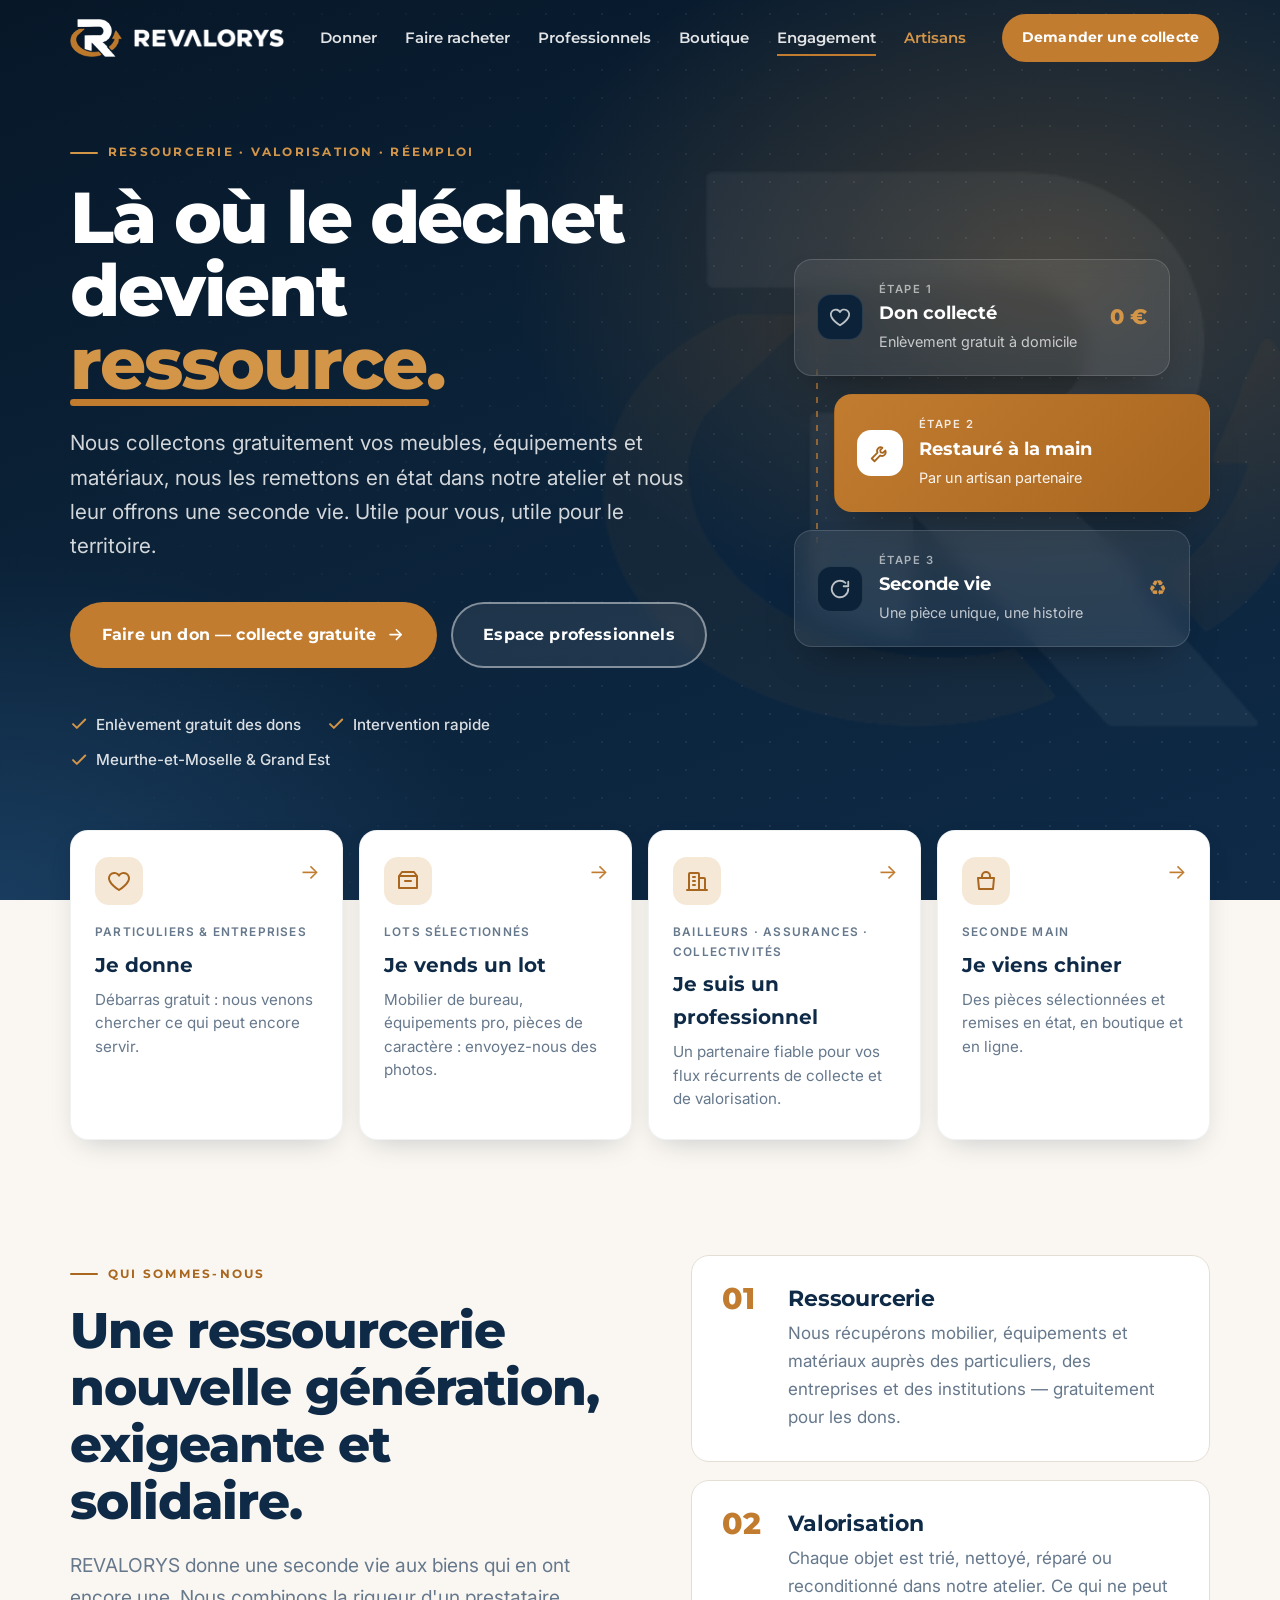
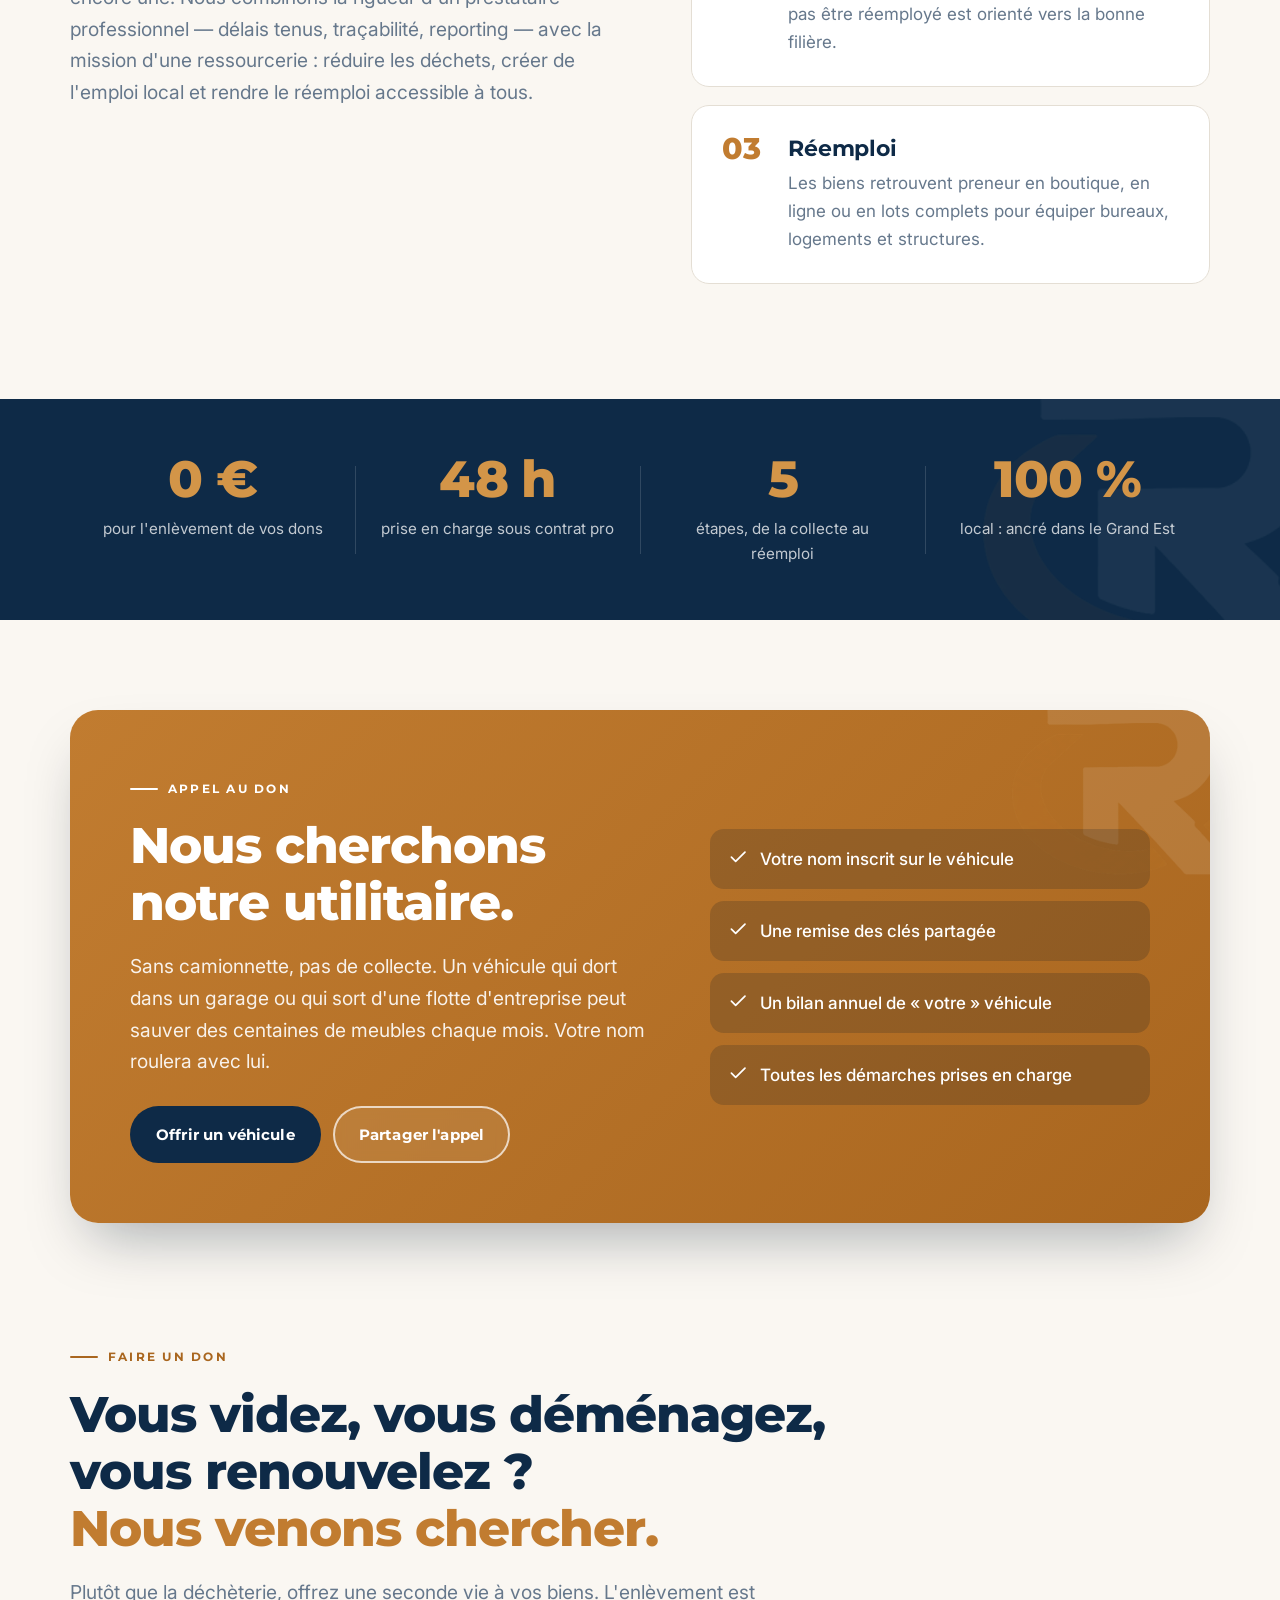
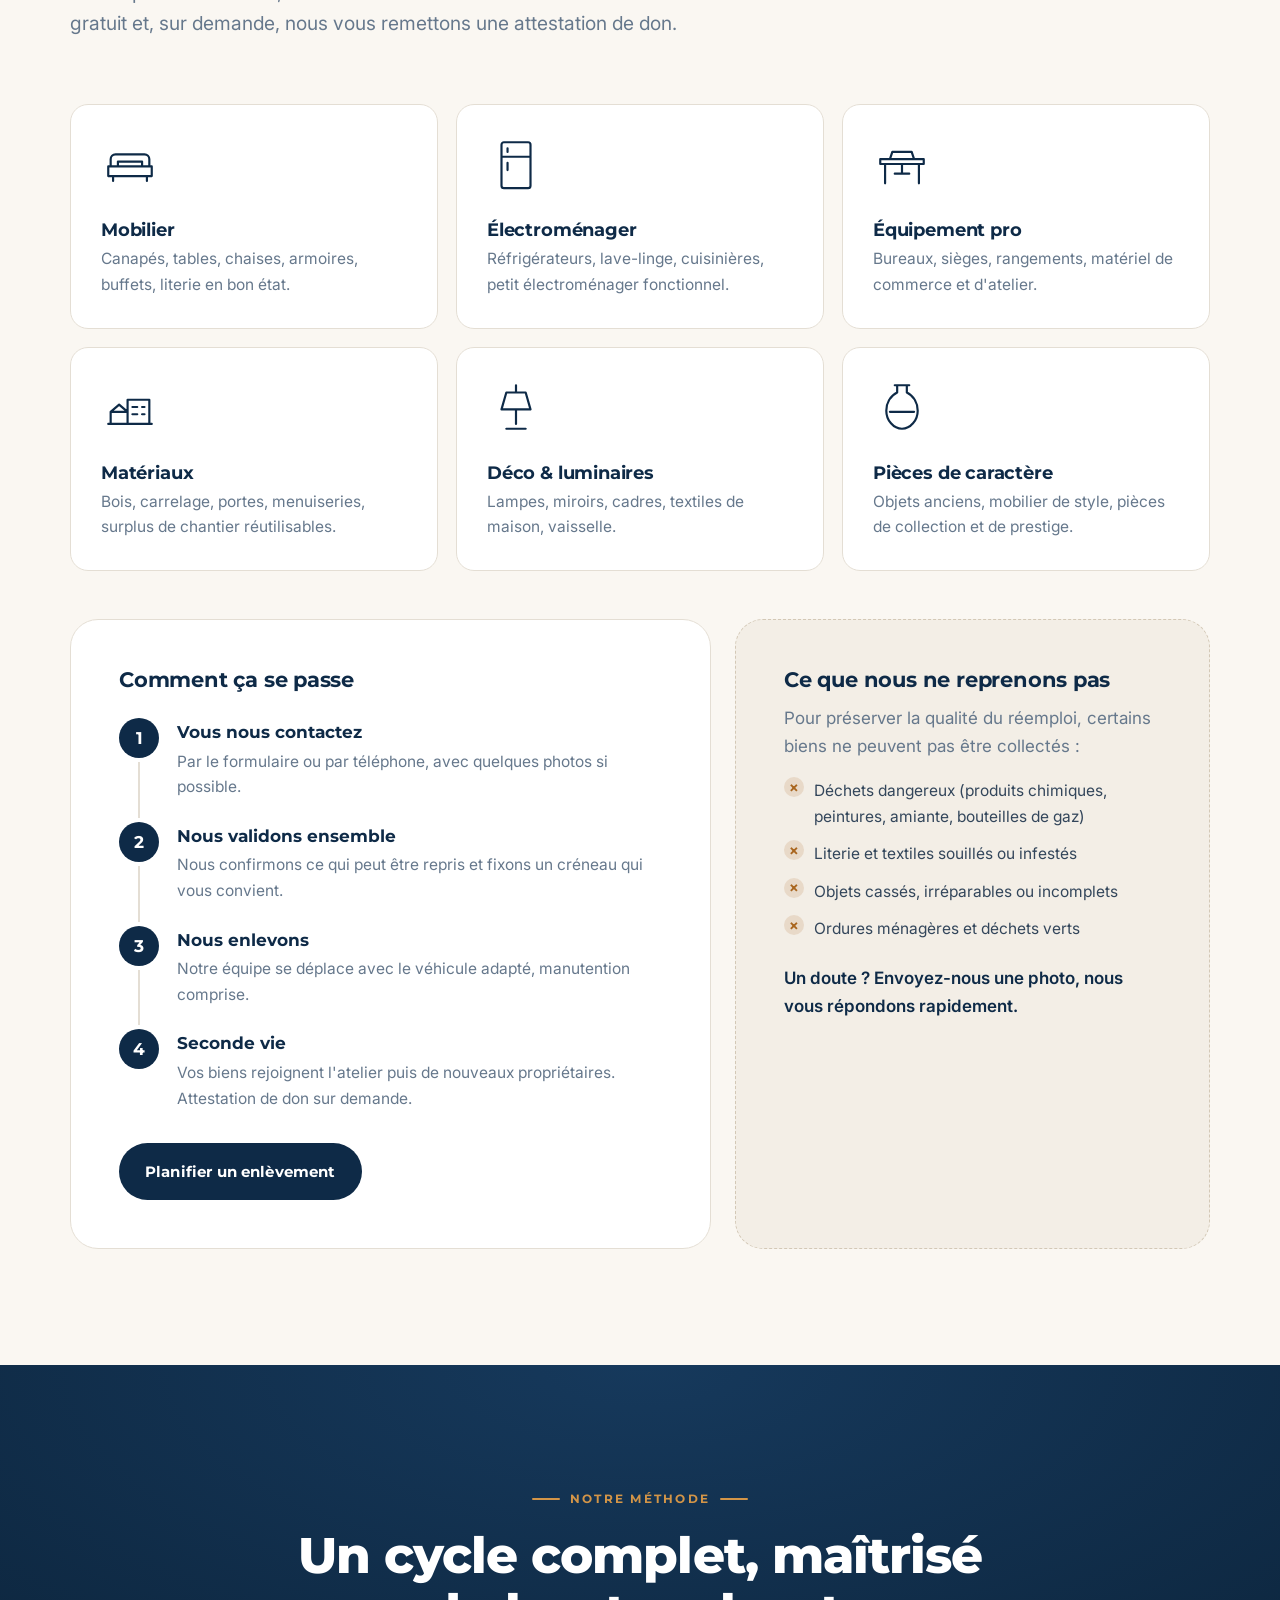
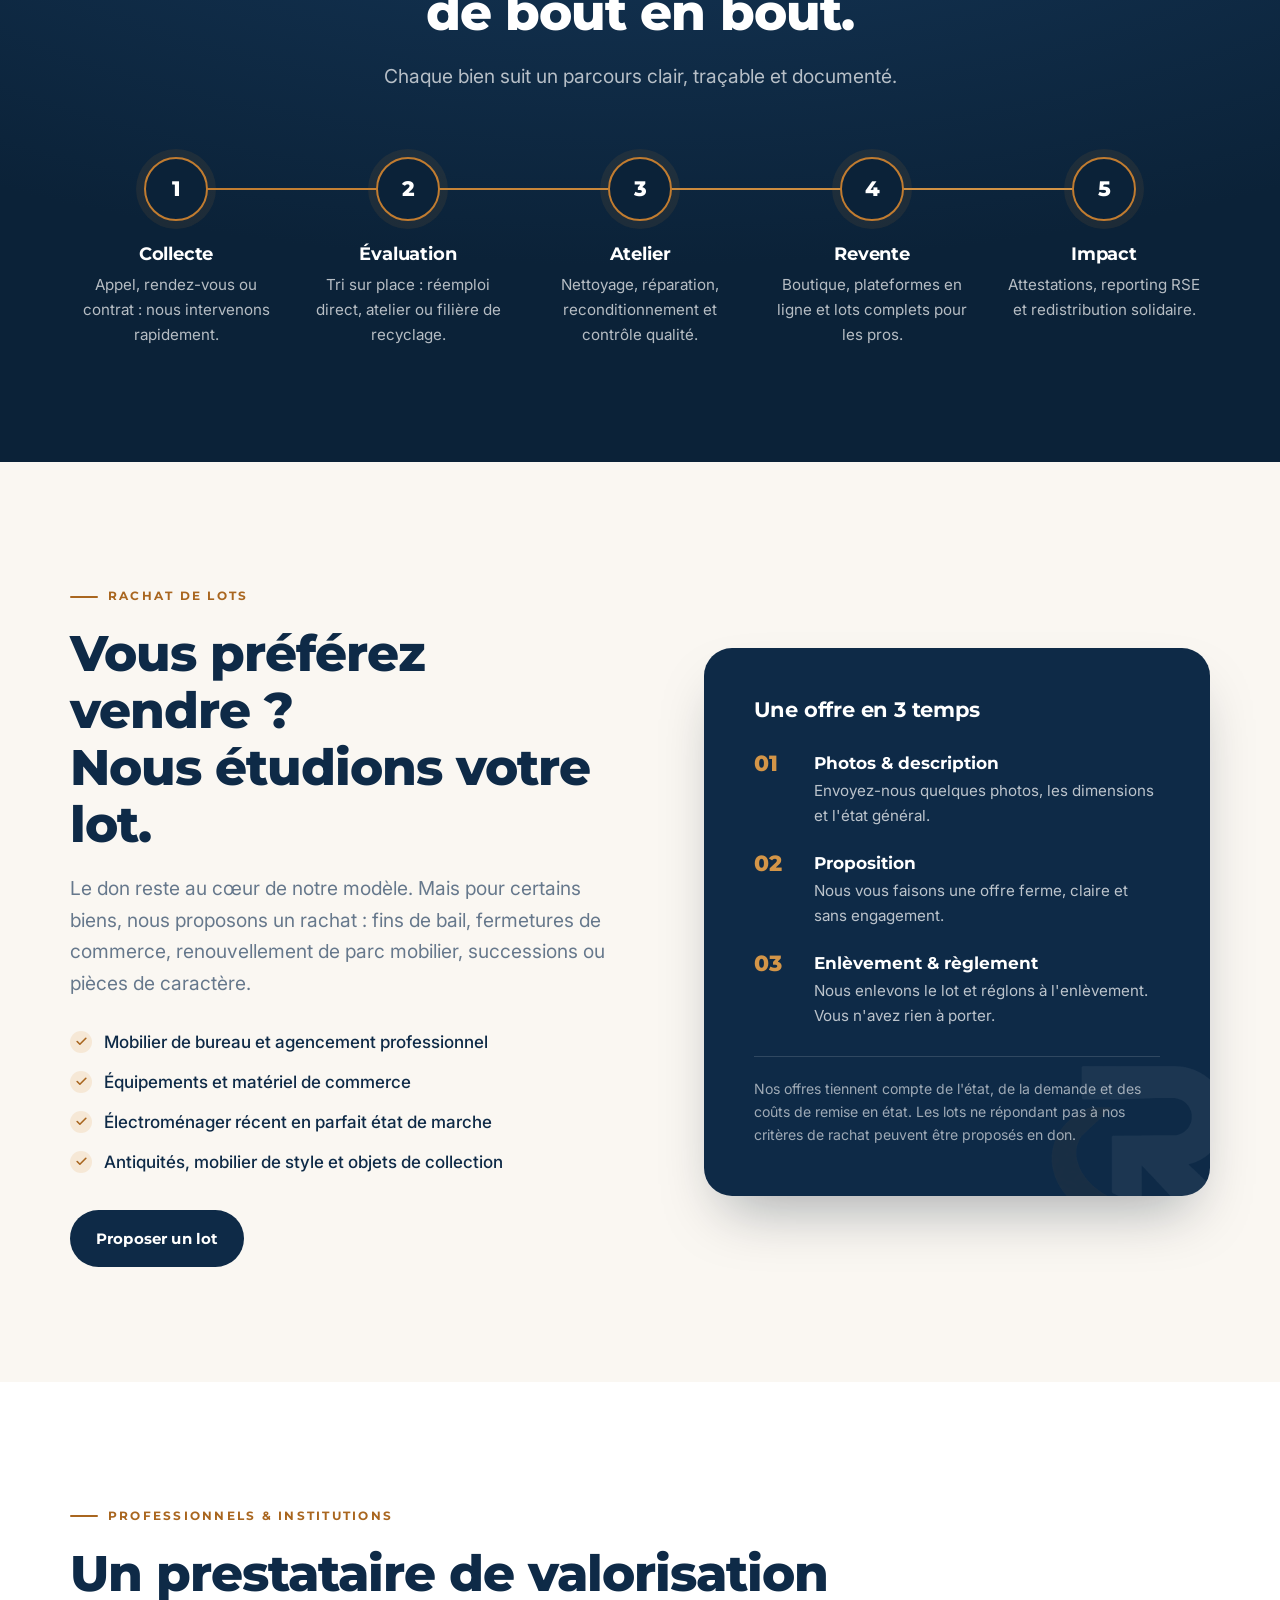
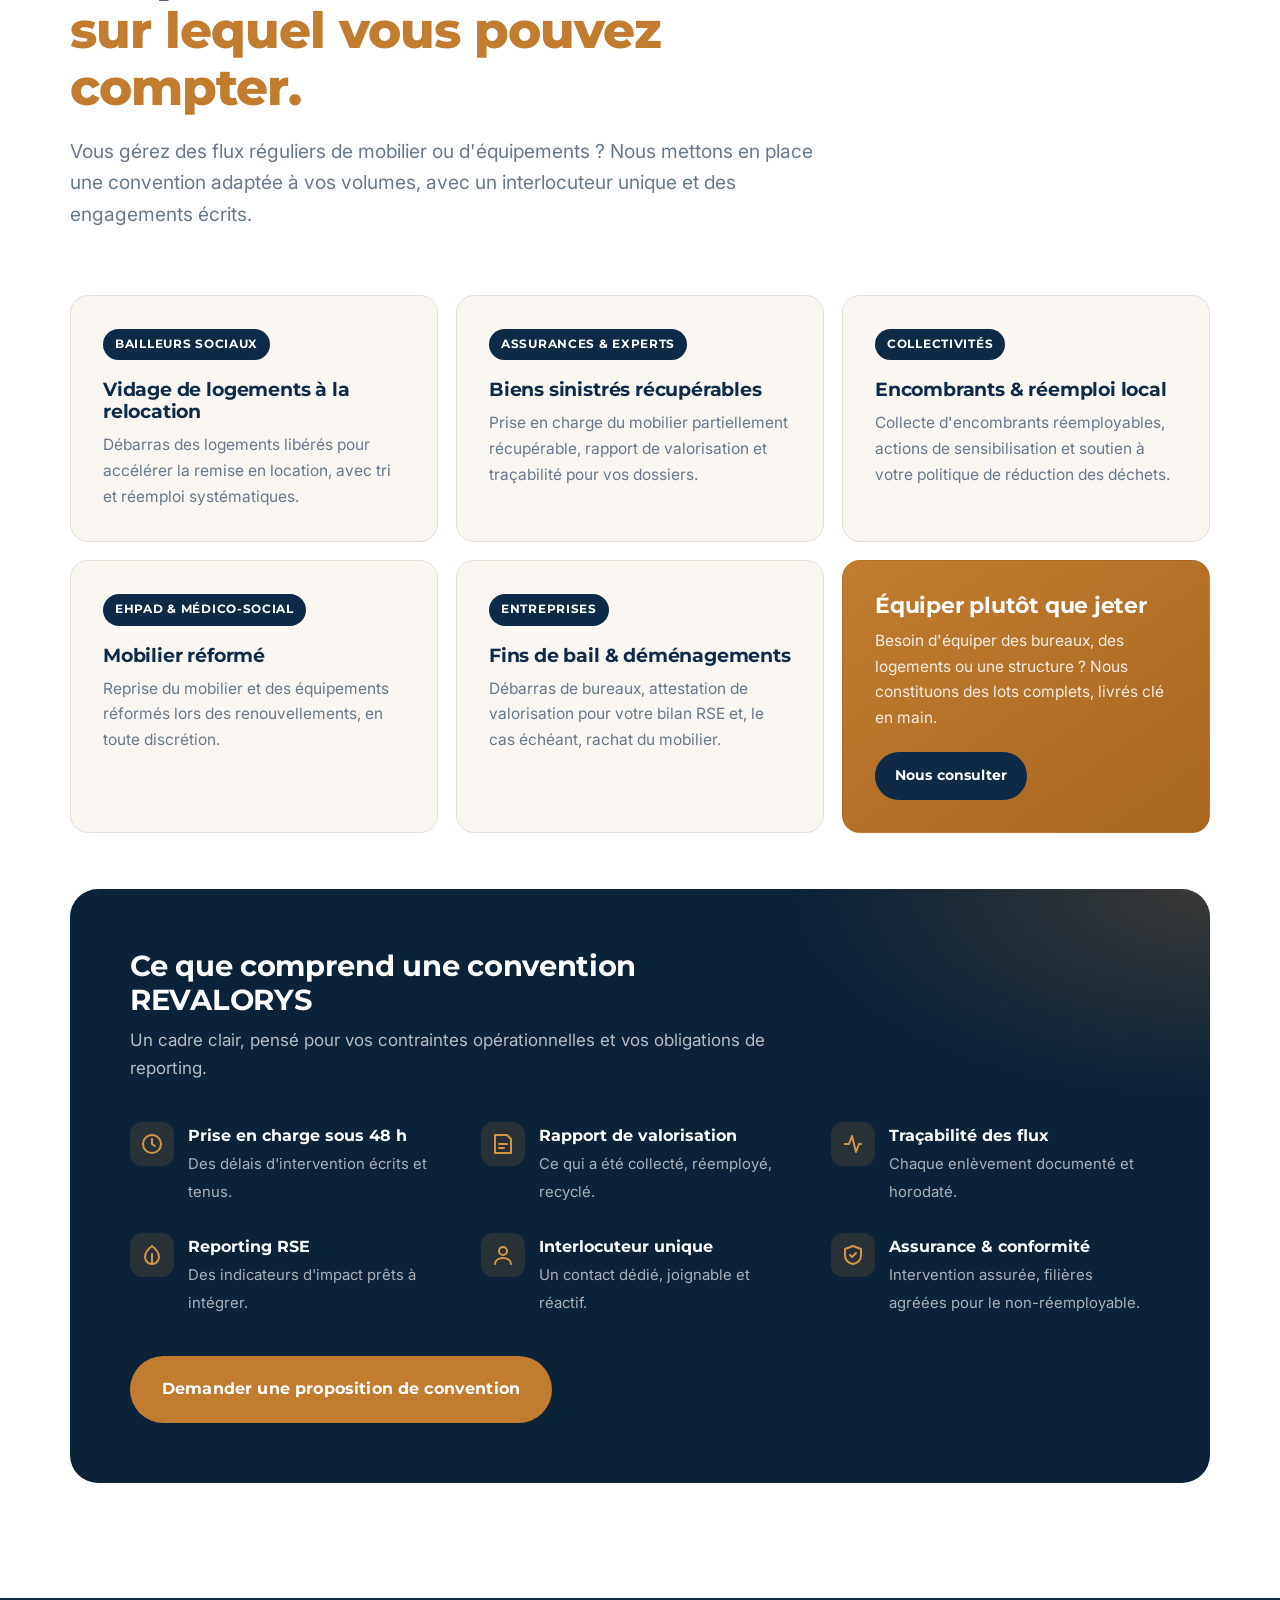
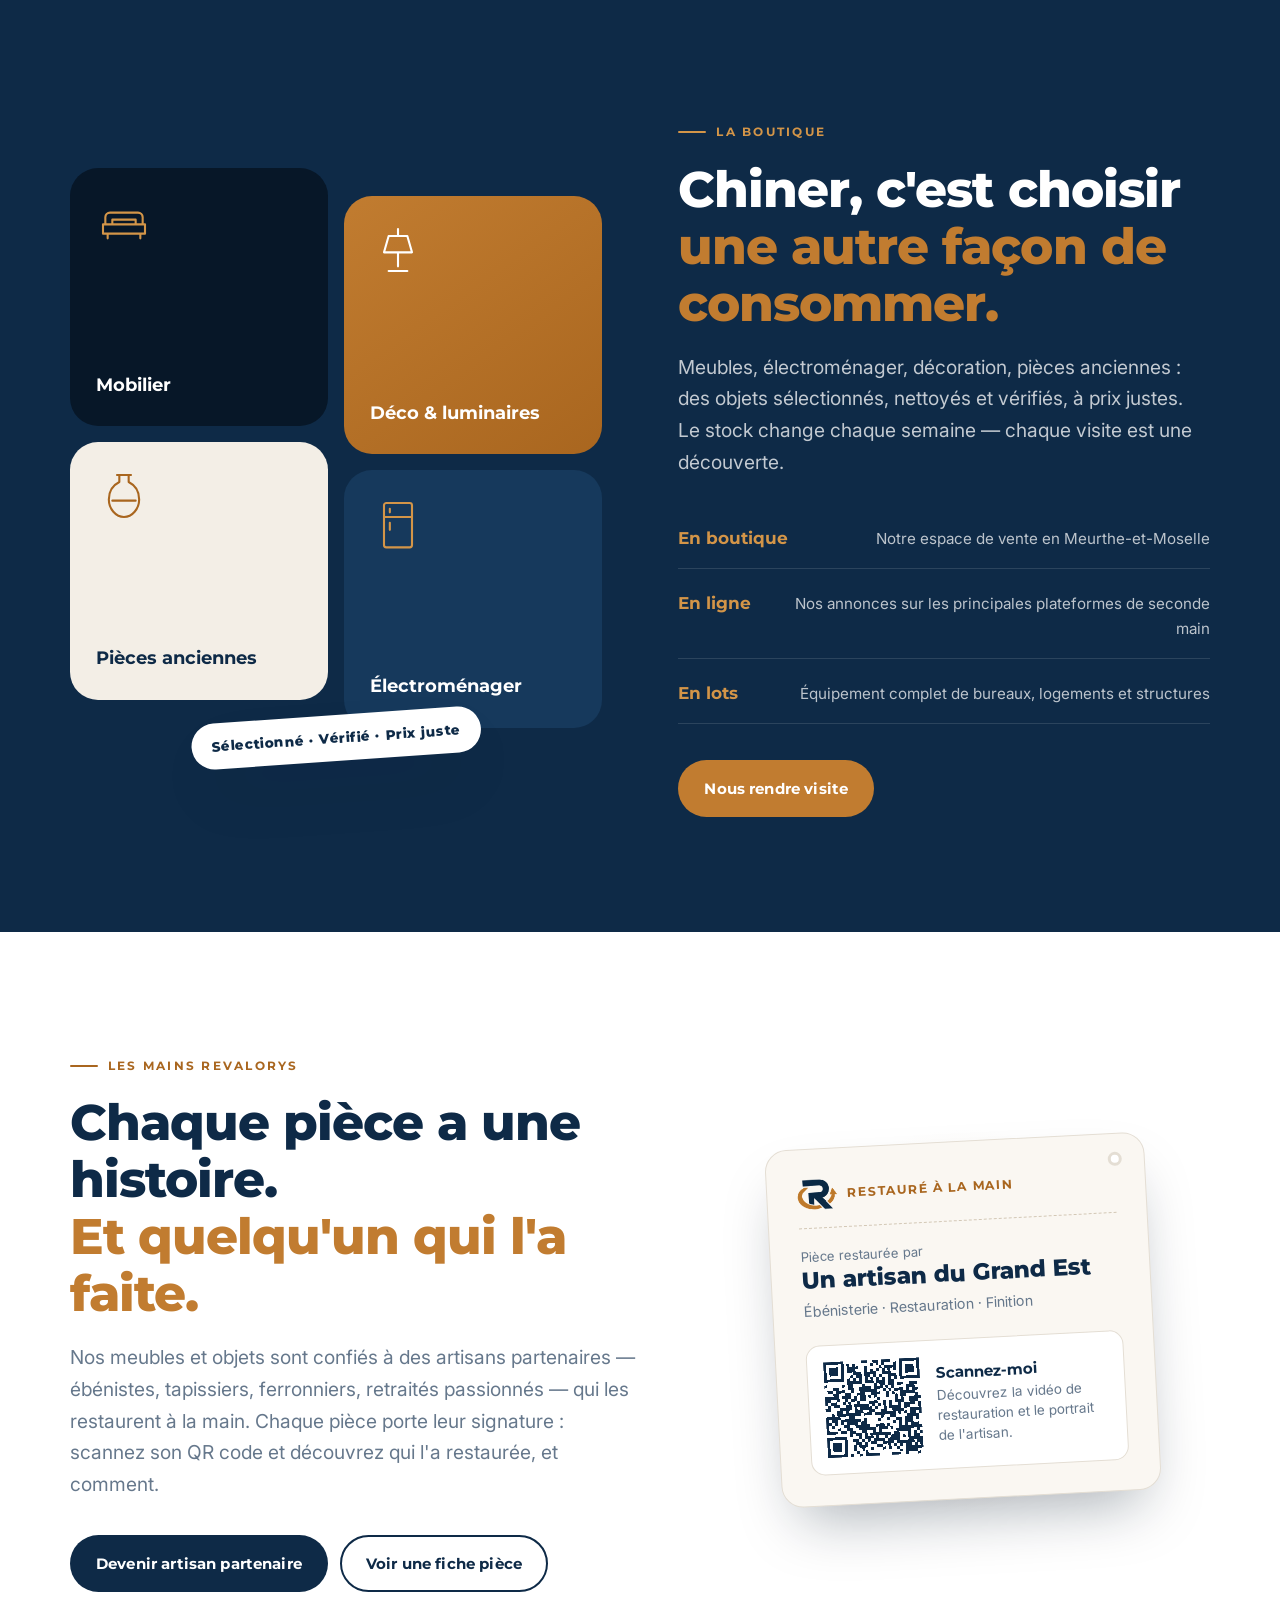
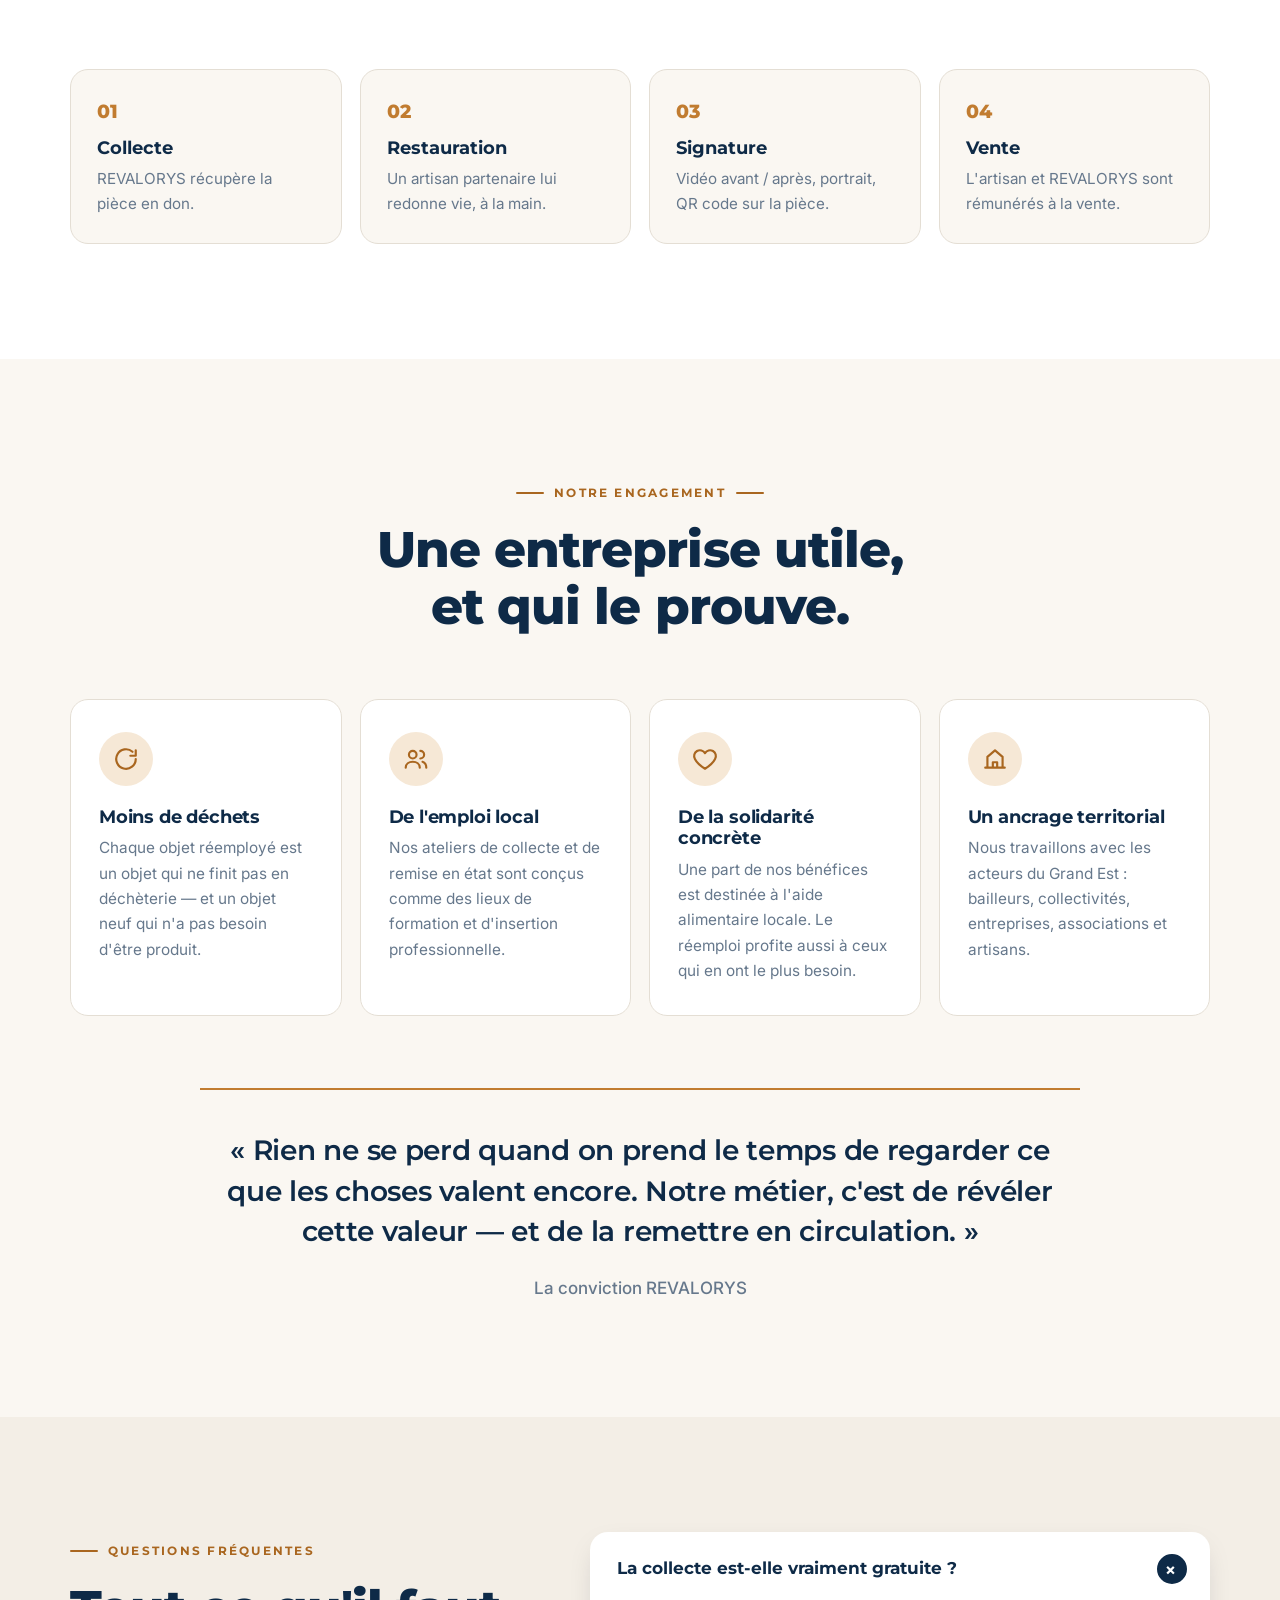
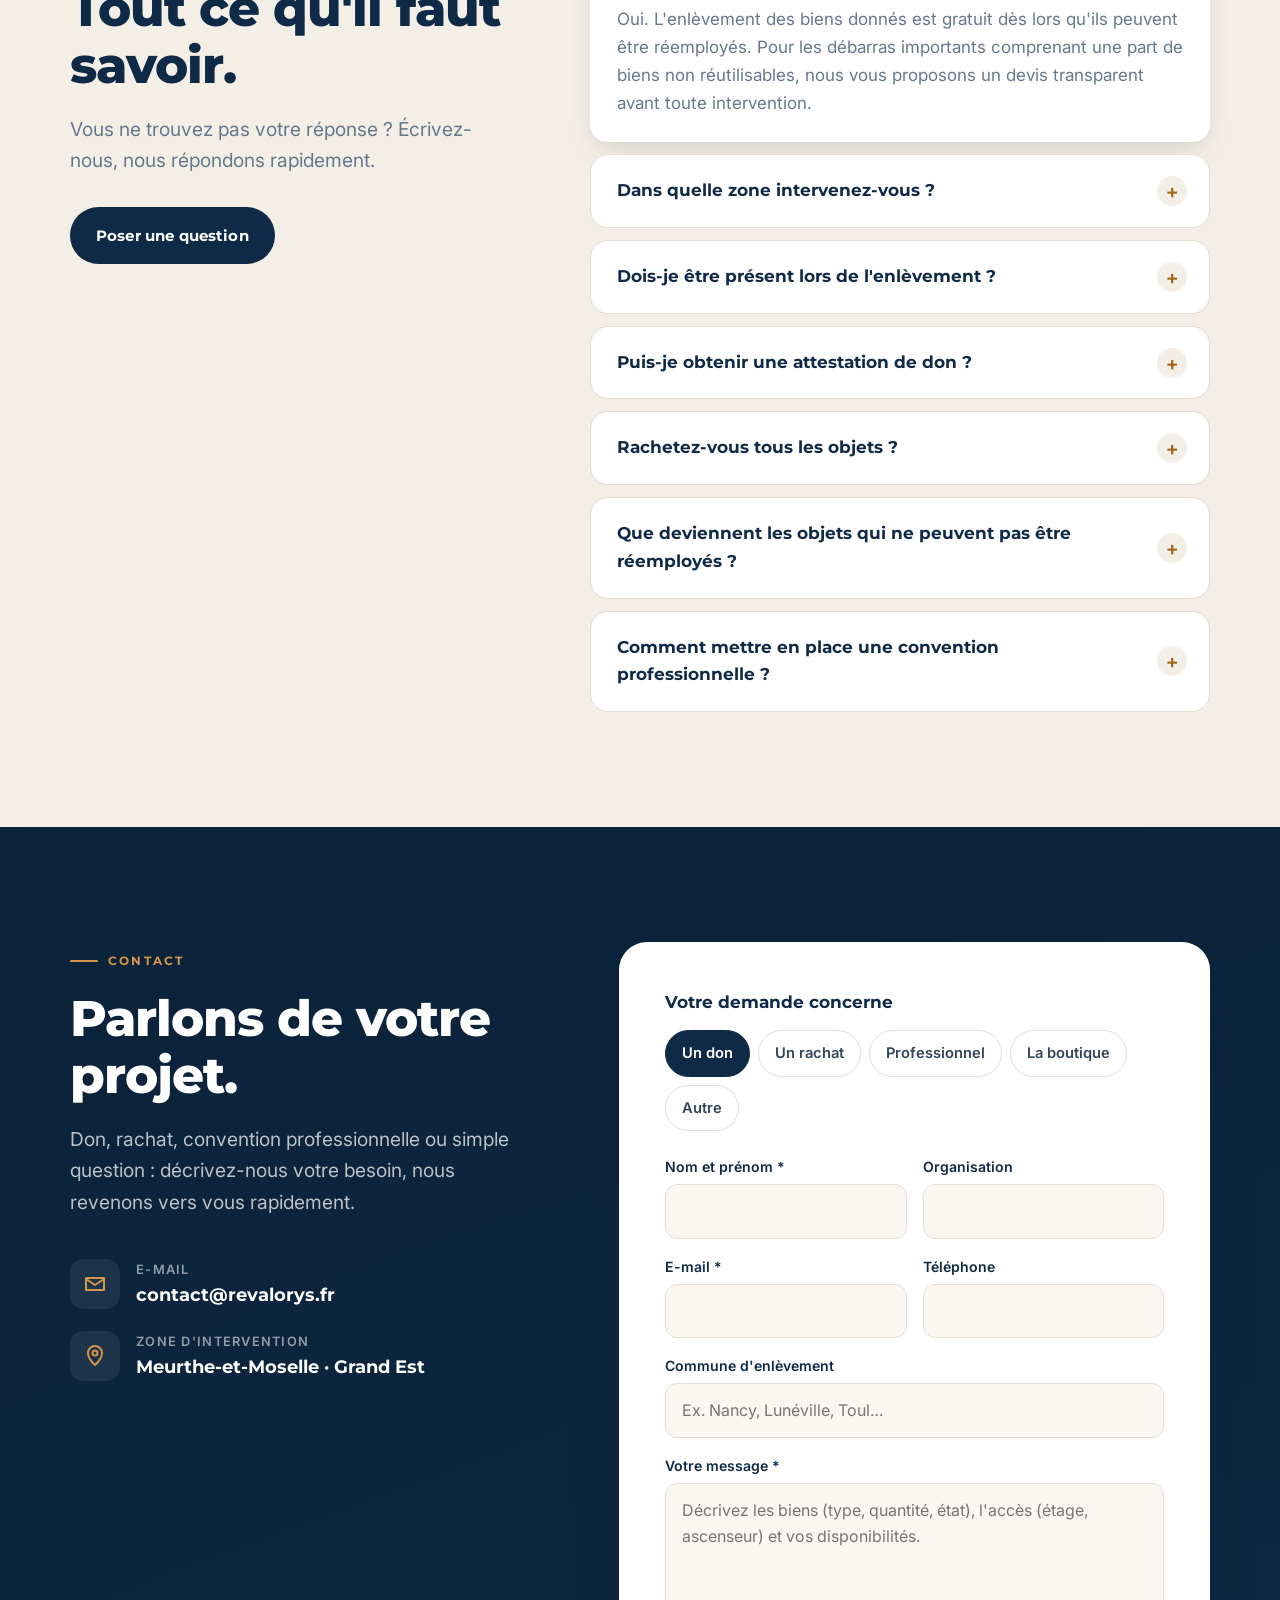
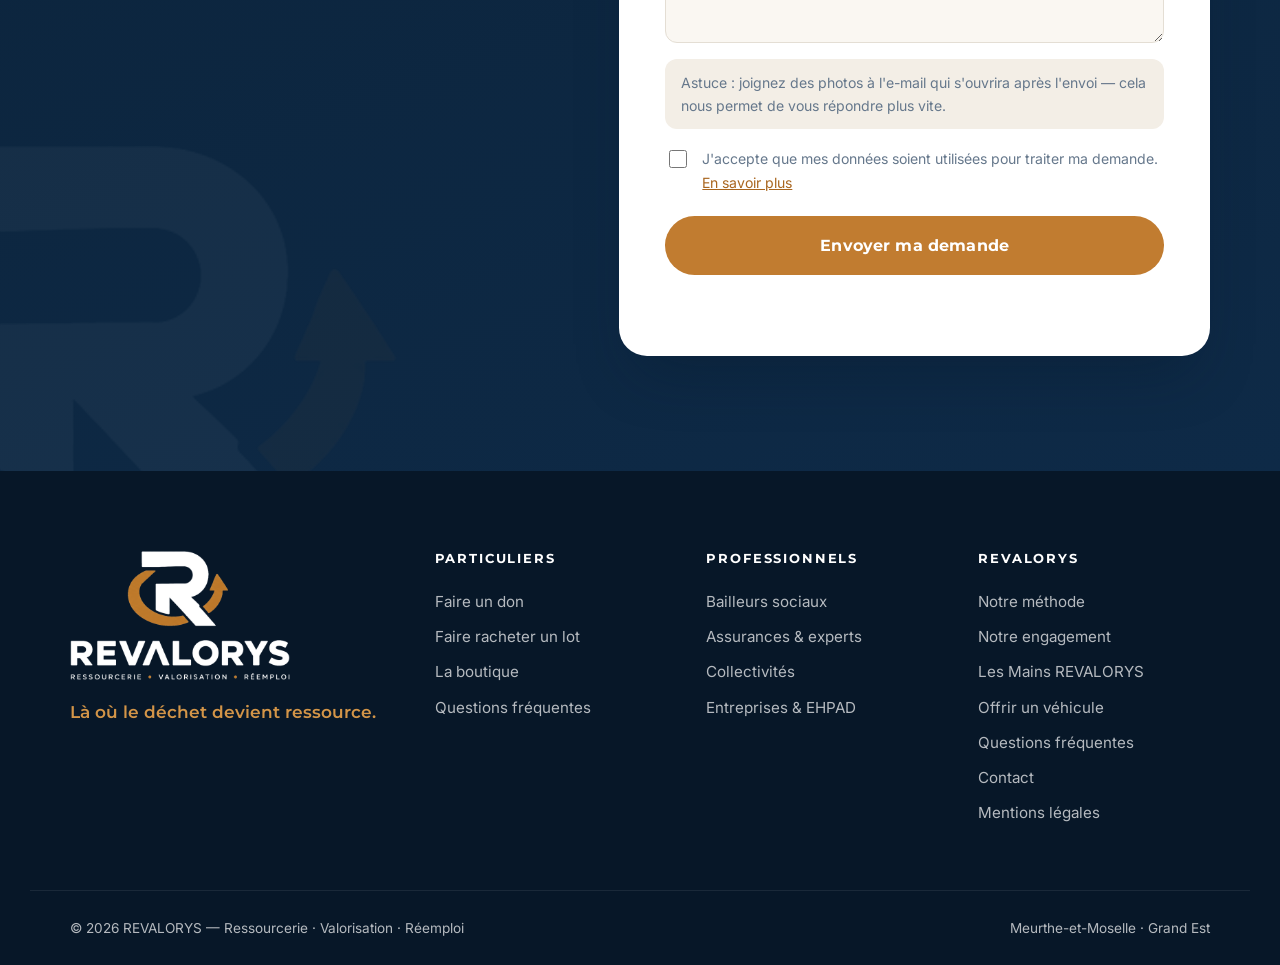
==== index.html @ b34c9ecd "Suppression de la photo d'illustration : nouvel en-tête graphique, visuel boutique et image de parta" ====
<!doctype html>
<html lang="fr" class="no-js">
<head>
  <meta charset="utf-8">
  <meta name="viewport" content="width=device-width, initial-scale=1">
  <title>REVALORYS — Ressourcerie, valorisation & réemploi en Meurthe-et-Moselle</title>
  <meta name="description" content="REVALORYS collecte gratuitement vos meubles, équipements et matériaux, les remet en état et leur donne une seconde vie. Ressourcerie solidaire en Meurthe-et-Moselle et dans le Grand Est — particuliers, entreprises, bailleurs, assurances et collectivités.">
  <meta name="theme-color" content="#0E2A47">
  <link rel="canonical" href="https://www.revalorys.fr/">

  <meta property="og:type" content="website">
  <meta property="og:locale" content="fr_FR">
  <meta property="og:site_name" content="REVALORYS">
  <meta property="og:title" content="REVALORYS — Là où le déchet devient ressource">
  <meta property="og:description" content="Collecte gratuite de vos dons, remise en état en atelier, revente solidaire. Ressourcerie en Meurthe-et-Moselle & Grand Est.">
  <meta property="og:image" content="assets/img/og-revalorys.jpg">
  <meta name="twitter:card" content="summary_large_image">

  <link rel="icon" type="image/png" href="assets/img/favicon.png">
  <link rel="apple-touch-icon" href="assets/img/apple-touch-icon.png">

  <link rel="preconnect" href="https://fonts.googleapis.com">
  <link rel="preconnect" href="https://fonts.gstatic.com" crossorigin>
  <link href="https://fonts.googleapis.com/css2?family=Montserrat:wght@500;600;700;800&family=Inter:wght@400;500;600&display=swap" rel="stylesheet">
  <link rel="stylesheet" href="assets/css/style.css">

  <script type="application/ld+json">
  {
    "@context": "https://schema.org",
    "@type": "LocalBusiness",
    "name": "REVALORYS",
    "description": "Ressourcerie solidaire : collecte de dons, valorisation et réemploi de mobilier, équipements et matériaux.",
    "image": "assets/img/og-revalorys.jpg",
    "logo": "assets/img/logo-full.png",
    "slogan": "Là où le déchet devient ressource.",
    "areaServed": ["Meurthe-et-Moselle", "Grand Est"],
    "address": { "@type": "PostalAddress", "addressRegion": "Grand Est", "addressCountry": "FR" }
  }
  </script>
</head>
<body>
  <a class="skip" href="#main">Aller au contenu</a>

  <!-- ============ HEADER ============ -->
  <header class="header" id="top">
    <div class="container header__inner">
      <a href="#top" class="brand" aria-label="REVALORYS — accueil">
        <img class="brand__mark brand__mark--dark" src="assets/img/logo-mark.png" alt="" width="300" height="222">
        <img class="brand__mark brand__mark--light" src="assets/img/logo-mark-white.png" alt="" width="300" height="222">
        <img class="brand__word brand__word--dark" src="assets/img/logo-word.png" alt="REVALORYS" width="640" height="77">
        <img class="brand__word brand__word--light" src="assets/img/logo-word-white.png" alt="" width="640" height="77">
      </a>
      <nav class="nav" id="nav" aria-label="Navigation principale">
        <a href="#donner">Donner</a>
        <a href="#rachat">Faire racheter</a>
        <a href="#professionnels">Professionnels</a>
        <a href="#boutique">Boutique</a>
        <a href="#engagement">Engagement</a>
        <a href="artisans.html" class="nav__highlight">Artisans</a>
        <a href="#contact" class="nav__cta-mobile btn btn--accent">Demander une collecte</a>
      </nav>
      <div class="header__actions">
        <a href="#contact" class="btn btn--accent btn--sm header__cta">Demander une collecte</a>
        <button class="burger" id="burger" aria-label="Ouvrir le menu" aria-expanded="false" aria-controls="nav">
          <span></span><span></span><span></span>
        </button>
      </div>
    </div>
  </header>

  <main id="main">

    <!-- ============ HERO ============ -->
    <section class="hero">
      <div class="hero__bg" aria-hidden="true"></div>
      <div class="container hero__layout">
      <div class="hero__content">
        <p class="eyebrow eyebrow--light reveal">Ressourcerie · Valorisation · Réemploi</p>
        <h1 class="hero__title reveal">Là où le déchet<br>devient <em>ressource.</em></h1>
        <p class="hero__lead reveal">Nous collectons gratuitement vos meubles, équipements et matériaux, nous les remettons en état dans notre atelier et nous leur offrons une seconde vie. Utile pour vous, utile pour le territoire.</p>
        <div class="hero__ctas reveal">
          <a href="#contact" class="btn btn--accent btn--lg" data-subject="don">
            Faire un don — collecte gratuite
            <svg class="i" viewBox="0 0 24 24" aria-hidden="true"><path d="M5 12h14M13 6l6 6-6 6"/></svg>
          </a>
          <a href="#professionnels" class="btn btn--ghost btn--lg">Espace professionnels</a>
        </div>
        <ul class="hero__proofs reveal" aria-label="Nos engagements">
          <li><svg class="i" viewBox="0 0 24 24" aria-hidden="true"><path d="M20 6 9 17l-5-5"/></svg>Enlèvement gratuit des dons</li>
          <li><svg class="i" viewBox="0 0 24 24" aria-hidden="true"><path d="M20 6 9 17l-5-5"/></svg>Intervention rapide</li>
          <li><svg class="i" viewBox="0 0 24 24" aria-hidden="true"><path d="M20 6 9 17l-5-5"/></svg>Meurthe-et-Moselle & Grand Est</li>
        </ul>
      </div>
        <div class="hero__visual" aria-hidden="true">
          <div class="loop-card loop-card--1">
            <span class="loop-card__icon"><svg viewBox="0 0 24 24"><path d="M12 21s-7-4.4-9.3-9A5.2 5.2 0 0 1 12 6.6 5.2 5.2 0 0 1 21.3 12C19 16.6 12 21 12 21z"/></svg></span>
            <div><small>Étape 1</small><strong>Don collecté</strong><span>Enlèvement gratuit à domicile</span></div>
            <em>0 €</em>
          </div>
          <div class="loop-card loop-card--2">
            <span class="loop-card__icon"><svg viewBox="0 0 24 24"><path d="M14.7 6.3a4 4 0 0 0-5.4 5.4L3 18l3 3 6.3-6.3a4 4 0 0 0 5.4-5.4l-2.5 2.5-2.5-.5-.5-2.5z"/></svg></span>
            <div><small>Étape 2</small><strong>Restauré à la main</strong><span>Par un artisan partenaire</span></div>
          </div>
          <div class="loop-card loop-card--3">
            <span class="loop-card__icon"><svg viewBox="0 0 24 24"><path d="M21 12a9 9 0 1 1-3-6.7M21 4v5h-5"/></svg></span>
            <div><small>Étape 3</small><strong>Seconde vie</strong><span>Une pièce unique, une histoire</span></div>
            <em>♻</em>
          </div>
        </div>
      </div>
    </section>

    <!-- ============ PATH CHOOSER ============ -->
    <section class="paths" id="parcours" aria-label="Comment pouvons-nous vous aider ?">
      <div class="container">
        <div class="paths__grid">
          <a href="#donner" class="path reveal">
            <span class="path__icon"><svg viewBox="0 0 24 24" aria-hidden="true"><path d="M12 21s-7-4.4-9.3-9A5.2 5.2 0 0 1 12 6.6 5.2 5.2 0 0 1 21.3 12C19 16.6 12 21 12 21z"/></svg></span>
            <span class="path__kicker">Particuliers & entreprises</span>
            <strong>Je donne</strong>
            <span class="path__text">Débarras gratuit&nbsp;: nous venons chercher ce qui peut encore servir.</span>
            <span class="path__arrow" aria-hidden="true">→</span>
          </a>
          <a href="#rachat" class="path reveal">
            <span class="path__icon"><svg viewBox="0 0 24 24" aria-hidden="true"><path d="M3 7h18v12H3zM3 7l3-4h12l3 4M9 12h6"/></svg></span>
            <span class="path__kicker">Lots sélectionnés</span>
            <strong>Je vends un lot</strong>
            <span class="path__text">Mobilier de bureau, équipements pro, pièces de caractère&nbsp;: envoyez-nous des photos.</span>
            <span class="path__arrow" aria-hidden="true">→</span>
          </a>
          <a href="#professionnels" class="path reveal">
            <span class="path__icon"><svg viewBox="0 0 24 24" aria-hidden="true"><path d="M4 21V5a1 1 0 0 1 1-1h8a1 1 0 0 1 1 1v16M14 9h5a1 1 0 0 1 1 1v11M2 21h20M8 8h2M8 12h2M8 16h2"/></svg></span>
            <span class="path__kicker">Bailleurs · Assurances · Collectivités</span>
            <strong>Je suis un professionnel</strong>
            <span class="path__text">Un partenaire fiable pour vos flux récurrents de collecte et de valorisation.</span>
            <span class="path__arrow" aria-hidden="true">→</span>
          </a>
          <a href="#boutique" class="path reveal">
            <span class="path__icon"><svg viewBox="0 0 24 24" aria-hidden="true"><path d="M4 9h16l-1 11H5L4 9zM8 9V7a4 4 0 0 1 8 0v2"/></svg></span>
            <span class="path__kicker">Seconde main</span>
            <strong>Je viens chiner</strong>
            <span class="path__text">Des pièces sélectionnées et remises en état, en boutique et en ligne.</span>
            <span class="path__arrow" aria-hidden="true">→</span>
          </a>
        </div>
      </div>
    </section>

    <!-- ============ MANIFESTO / PILLARS ============ -->
    <section class="section manifesto">
      <div class="container manifesto__grid">
        <div class="manifesto__intro reveal">
          <p class="eyebrow">Qui sommes-nous</p>
          <h2 class="h2">Une ressourcerie nouvelle génération, exigeante et solidaire.</h2>
          <p class="lead">REVALORYS donne une seconde vie aux biens qui en ont encore une. Nous combinons la rigueur d'un prestataire professionnel — délais tenus, traçabilité, reporting — avec la mission d'une ressourcerie&nbsp;: réduire les déchets, créer de l'emploi local et rendre le réemploi accessible à tous.</p>
        </div>
        <ol class="pillars">
          <li class="pillar reveal">
            <span class="pillar__num">01</span>
            <h3>Ressourcerie</h3>
            <p>Nous récupérons mobilier, équipements et matériaux auprès des particuliers, des entreprises et des institutions — gratuitement pour les dons.</p>
          </li>
          <li class="pillar reveal">
            <span class="pillar__num">02</span>
            <h3>Valorisation</h3>
            <p>Chaque objet est trié, nettoyé, réparé ou reconditionné dans notre atelier. Ce qui ne peut pas être réemployé est orienté vers la bonne filière.</p>
          </li>
          <li class="pillar reveal">
            <span class="pillar__num">03</span>
            <h3>Réemploi</h3>
            <p>Les biens retrouvent preneur en boutique, en ligne ou en lots complets pour équiper bureaux, logements et structures.</p>
          </li>
        </ol>
      </div>
    </section>

    <!-- ============ KEY FIGURES ============ -->
    <section class="figures" aria-label="Nos engagements en chiffres">
      <div class="container figures__grid">
        <div class="figure reveal"><span class="figure__value">0 €</span><span class="figure__label">pour l'enlèvement de vos dons</span></div>
        <div class="figure reveal"><span class="figure__value">48 h</span><span class="figure__label">prise en charge sous contrat pro</span></div>
        <div class="figure reveal"><span class="figure__value">5</span><span class="figure__label">étapes, de la collecte au réemploi</span></div>
        <div class="figure reveal"><span class="figure__value">100 %</span><span class="figure__label">local&nbsp;: ancré dans le Grand Est</span></div>
      </div>
    </section>

    <!-- ============ APPEL VÉHICULE ============ -->
    <section class="vehicle-call" id="vehicule">
      <div class="container">
        <div class="vehicle-call__box reveal">
          <div>
            <p class="eyebrow">Appel au don</p>
            <h2 class="h2">Nous cherchons notre utilitaire.</h2>
            <p class="lead">Sans camionnette, pas de collecte. Un véhicule qui dort dans un garage ou qui sort d'une flotte d'entreprise peut sauver des centaines de meubles chaque mois. Votre nom roulera avec lui.</p>
            <div class="vehicle-call__ctas">
              <a href="don-vehicule.html" class="btn btn--primary">Offrir un véhicule</a>
              <a href="don-vehicule.html#aider" class="btn btn--ghost">Partager l'appel</a>
            </div>
          </div>
          <ul class="vehicle-call__list">
            <li><svg class="i" viewBox="0 0 24 24" aria-hidden="true"><path d="M20 6 9 17l-5-5"/></svg>Votre nom inscrit sur le véhicule</li>
            <li><svg class="i" viewBox="0 0 24 24" aria-hidden="true"><path d="M20 6 9 17l-5-5"/></svg>Une remise des clés partagée</li>
            <li><svg class="i" viewBox="0 0 24 24" aria-hidden="true"><path d="M20 6 9 17l-5-5"/></svg>Un bilan annuel de « votre » véhicule</li>
            <li><svg class="i" viewBox="0 0 24 24" aria-hidden="true"><path d="M20 6 9 17l-5-5"/></svg>Toutes les démarches prises en charge</li>
          </ul>
        </div>
      </div>
    </section>

    <!-- ============ DONNER ============ -->
    <section class="section" id="donner">
      <div class="container">
        <div class="section__head reveal">
          <p class="eyebrow">Faire un don</p>
          <h2 class="h2">Vous videz, vous déménagez, vous renouvelez&nbsp;?<br><span class="accent">Nous venons chercher.</span></h2>
          <p class="lead">Plutôt que la déchèterie, offrez une seconde vie à vos biens. L'enlèvement est gratuit et, sur demande, nous vous remettons une attestation de don.</p>
        </div>

        <div class="accepts">
          <article class="accept reveal">
            <svg viewBox="0 0 48 48" aria-hidden="true"><path d="M8 26v-6a4 4 0 0 1 4-4h24a4 4 0 0 1 4 4v6M6 26h36v8H6zM10 34v4M38 34v4M14 26v-4h20v4"/></svg>
            <h3>Mobilier</h3><p>Canapés, tables, chaises, armoires, buffets, literie en bon état.</p>
          </article>
          <article class="accept reveal">
            <svg viewBox="0 0 48 48" aria-hidden="true"><path d="M14 6h20a2 2 0 0 1 2 2v34a2 2 0 0 1-2 2H14a2 2 0 0 1-2-2V8a2 2 0 0 1 2-2zM12 18h24M17 11v3M17 23v6"/></svg>
            <h3>Électroménager</h3><p>Réfrigérateurs, lave-linge, cuisinières, petit électroménager fonctionnel.</p>
          </article>
          <article class="accept reveal">
            <svg viewBox="0 0 48 48" aria-hidden="true"><path d="M6 20h36v4H6zM10 24v16M38 24v16M24 24v8M18 32h12M16 14h16l2 6H14z"/></svg>
            <h3>Équipement pro</h3><p>Bureaux, sièges, rangements, matériel de commerce et d'atelier.</p>
          </article>
          <article class="accept reveal">
            <svg viewBox="0 0 48 48" aria-hidden="true"><path d="M6 38h36M8 38V28h14v10M22 38V18h18v20M8 28l7-6 7 6M26 24h4M34 24h2M26 30h4M34 30h2"/></svg>
            <h3>Matériaux</h3><p>Bois, carrelage, portes, menuiseries, surplus de chantier réutilisables.</p>
          </article>
          <article class="accept reveal">
            <svg viewBox="0 0 48 48" aria-hidden="true"><path d="M24 6v6M16 12h16l4 14H12zM24 26v12M16 42h16"/></svg>
            <h3>Déco & luminaires</h3><p>Lampes, miroirs, cadres, textiles de maison, vaisselle.</p>
          </article>
          <article class="accept reveal">
            <svg viewBox="0 0 48 48" aria-hidden="true"><path d="M18 6h12M20 6v6c-6 3-9 9-9 15 0 8 6 15 13 15s13-7 13-15c0-6-3-12-9-15V6M14 28h20"/></svg>
            <h3>Pièces de caractère</h3><p>Objets anciens, mobilier de style, pièces de collection et de prestige.</p>
          </article>
        </div>

        <div class="split">
          <div class="steps reveal">
            <h3 class="h3">Comment ça se passe</h3>
            <ol class="steps__list">
              <li><span>1</span><div><strong>Vous nous contactez</strong><p>Par le formulaire ou par téléphone, avec quelques photos si possible.</p></div></li>
              <li><span>2</span><div><strong>Nous validons ensemble</strong><p>Nous confirmons ce qui peut être repris et fixons un créneau qui vous convient.</p></div></li>
              <li><span>3</span><div><strong>Nous enlevons</strong><p>Notre équipe se déplace avec le véhicule adapté, manutention comprise.</p></div></li>
              <li><span>4</span><div><strong>Seconde vie</strong><p>Vos biens rejoignent l'atelier puis de nouveaux propriétaires. Attestation de don sur demande.</p></div></li>
            </ol>
            <a href="#contact" class="btn btn--primary" data-subject="don">Planifier un enlèvement</a>
          </div>
          <aside class="notake reveal">
            <h3 class="h3">Ce que nous ne reprenons pas</h3>
            <p>Pour préserver la qualité du réemploi, certains biens ne peuvent pas être collectés&nbsp;:</p>
            <ul>
              <li>Déchets dangereux (produits chimiques, peintures, amiante, bouteilles de gaz)</li>
              <li>Literie et textiles souillés ou infestés</li>
              <li>Objets cassés, irréparables ou incomplets</li>
              <li>Ordures ménagères et déchets verts</li>
            </ul>
            <p class="notake__foot">Un doute&nbsp;? Envoyez-nous une photo, nous vous répondons rapidement.</p>
          </aside>
        </div>
      </div>
    </section>

    <!-- ============ CYCLE ============ -->
    <section class="section cycle" id="modele">
      <div class="container">
        <div class="section__head section__head--center reveal">
          <p class="eyebrow eyebrow--light">Notre méthode</p>
          <h2 class="h2">Un cycle complet, maîtrisé de bout en bout.</h2>
          <p class="lead">Chaque bien suit un parcours clair, traçable et documenté.</p>
        </div>
        <ol class="cycle__track" id="cycleTrack">
          <li class="cycle__step"><span class="cycle__dot">1</span><h3>Collecte</h3><p>Appel, rendez-vous ou contrat&nbsp;: nous intervenons rapidement.</p></li>
          <li class="cycle__step"><span class="cycle__dot">2</span><h3>Évaluation</h3><p>Tri sur place&nbsp;: réemploi direct, atelier ou filière de recyclage.</p></li>
          <li class="cycle__step"><span class="cycle__dot">3</span><h3>Atelier</h3><p>Nettoyage, réparation, reconditionnement et contrôle qualité.</p></li>
          <li class="cycle__step"><span class="cycle__dot">4</span><h3>Revente</h3><p>Boutique, plateformes en ligne et lots complets pour les pros.</p></li>
          <li class="cycle__step"><span class="cycle__dot">5</span><h3>Impact</h3><p>Attestations, reporting RSE et redistribution solidaire.</p></li>
        </ol>
      </div>
    </section>

    <!-- ============ RACHAT ============ -->
    <section class="section rachat" id="rachat">
      <div class="container rachat__grid">
        <div class="reveal">
          <p class="eyebrow">Rachat de lots</p>
          <h2 class="h2">Vous préférez vendre&nbsp;?<br>Nous étudions votre lot.</h2>
          <p class="lead">Le don reste au cœur de notre modèle. Mais pour certains biens, nous proposons un rachat&nbsp;: fins de bail, fermetures de commerce, renouvellement de parc mobilier, successions ou pièces de caractère.</p>
          <ul class="checks">
            <li>Mobilier de bureau et agencement professionnel</li>
            <li>Équipements et matériel de commerce</li>
            <li>Électroménager récent en parfait état de marche</li>
            <li>Antiquités, mobilier de style et objets de collection</li>
          </ul>
          <a href="#contact" class="btn btn--primary" data-subject="rachat">Proposer un lot</a>
        </div>
        <div class="rachat__card reveal">
          <h3 class="h3">Une offre en 3 temps</h3>
          <ol class="mini-steps">
            <li><strong>Photos & description</strong><span>Envoyez-nous quelques photos, les dimensions et l'état général.</span></li>
            <li><strong>Proposition</strong><span>Nous vous faisons une offre ferme, claire et sans engagement.</span></li>
            <li><strong>Enlèvement & règlement</strong><span>Nous enlevons le lot et réglons à l'enlèvement. Vous n'avez rien à porter.</span></li>
          </ol>
          <p class="rachat__note">Nos offres tiennent compte de l'état, de la demande et des coûts de remise en état. Les lots ne répondant pas à nos critères de rachat peuvent être proposés en don.</p>
        </div>
      </div>
    </section>

    <!-- ============ PROFESSIONNELS ============ -->
    <section class="section pros" id="professionnels">
      <div class="container">
        <div class="section__head reveal">
          <p class="eyebrow">Professionnels & institutions</p>
          <h2 class="h2">Un prestataire de valorisation<br><span class="accent">sur lequel vous pouvez compter.</span></h2>
          <p class="lead">Vous gérez des flux réguliers de mobilier ou d'équipements&nbsp;? Nous mettons en place une convention adaptée à vos volumes, avec un interlocuteur unique et des engagements écrits.</p>
        </div>

        <div class="segments">
          <article class="segment reveal">
            <span class="segment__tag">Bailleurs sociaux</span>
            <h3>Vidage de logements à la relocation</h3>
            <p>Débarras des logements libérés pour accélérer la remise en location, avec tri et réemploi systématiques.</p>
          </article>
          <article class="segment reveal">
            <span class="segment__tag">Assurances & experts</span>
            <h3>Biens sinistrés récupérables</h3>
            <p>Prise en charge du mobilier partiellement récupérable, rapport de valorisation et traçabilité pour vos dossiers.</p>
          </article>
          <article class="segment reveal">
            <span class="segment__tag">Collectivités</span>
            <h3>Encombrants & réemploi local</h3>
            <p>Collecte d'encombrants réemployables, actions de sensibilisation et soutien à votre politique de réduction des déchets.</p>
          </article>
          <article class="segment reveal">
            <span class="segment__tag">EHPAD & médico-social</span>
            <h3>Mobilier réformé</h3>
            <p>Reprise du mobilier et des équipements réformés lors des renouvellements, en toute discrétion.</p>
          </article>
          <article class="segment reveal">
            <span class="segment__tag">Entreprises</span>
            <h3>Fins de bail & déménagements</h3>
            <p>Débarras de bureaux, attestation de valorisation pour votre bilan RSE et, le cas échéant, rachat du mobilier.</p>
          </article>
          <article class="segment segment--cta reveal">
            <h3>Équiper plutôt que jeter</h3>
            <p>Besoin d'équiper des bureaux, des logements ou une structure&nbsp;? Nous constituons des lots complets, livrés clé en main.</p>
            <a href="#contact" class="btn btn--accent btn--sm" data-subject="pro">Nous consulter</a>
          </article>
        </div>

        <div class="contract reveal">
          <div class="contract__head">
            <h3 class="h3">Ce que comprend une convention REVALORYS</h3>
            <p>Un cadre clair, pensé pour vos contraintes opérationnelles et vos obligations de reporting.</p>
          </div>
          <ul class="contract__list">
            <li><svg class="i" viewBox="0 0 24 24" aria-hidden="true"><circle cx="12" cy="12" r="9"/><path d="M12 7v5l3 2"/></svg><div><strong>Prise en charge sous 48 h</strong><span>Des délais d'intervention écrits et tenus.</span></div></li>
            <li><svg class="i" viewBox="0 0 24 24" aria-hidden="true"><path d="M8 3h8l4 4v14H4V3h4zM8 12h8M8 16h5"/></svg><div><strong>Rapport de valorisation</strong><span>Ce qui a été collecté, réemployé, recyclé.</span></div></li>
            <li><svg class="i" viewBox="0 0 24 24" aria-hidden="true"><path d="M4 12h4l3-8 4 16 3-8h2"/></svg><div><strong>Traçabilité des flux</strong><span>Chaque enlèvement documenté et horodaté.</span></div></li>
            <li><svg class="i" viewBox="0 0 24 24" aria-hidden="true"><path d="M12 3c4 3 7 6 7 11a7 7 0 0 1-14 0c0-5 3-8 7-11z"/><path d="M12 21V11"/></svg><div><strong>Reporting RSE</strong><span>Des indicateurs d'impact prêts à intégrer.</span></div></li>
            <li><svg class="i" viewBox="0 0 24 24" aria-hidden="true"><circle cx="12" cy="8" r="4"/><path d="M4 21c0-4 4-6 8-6s8 2 8 6"/></svg><div><strong>Interlocuteur unique</strong><span>Un contact dédié, joignable et réactif.</span></div></li>
            <li><svg class="i" viewBox="0 0 24 24" aria-hidden="true"><path d="M12 3 4 6v6c0 5 3.5 8 8 9 4.5-1 8-4 8-9V6z"/><path d="m9 12 2 2 4-4"/></svg><div><strong>Assurance & conformité</strong><span>Intervention assurée, filières agréées pour le non-réemployable.</span></div></li>
          </ul>
          <div class="contract__cta">
            <a href="#contact" class="btn btn--accent btn--lg" data-subject="pro">Demander une proposition de convention</a>
          </div>
        </div>
      </div>
    </section>

    <!-- ============ BOUTIQUE ============ -->
    <section class="section boutique" id="boutique">
      <div class="container boutique__grid">
        <div class="boutique__tiles reveal" aria-hidden="true">
          <div class="btile btile--navy"><svg viewBox="0 0 48 48"><path d="M8 26v-6a4 4 0 0 1 4-4h24a4 4 0 0 1 4 4v6M6 26h36v8H6zM10 34v4M38 34v4M14 26v-4h20v4"/></svg><strong>Mobilier</strong></div>
          <div class="btile btile--ochre"><svg viewBox="0 0 48 48"><path d="M24 6v6M16 12h16l4 14H12zM24 26v12M16 42h16"/></svg><strong>Déco & luminaires</strong></div>
          <div class="btile btile--light"><svg viewBox="0 0 48 48"><path d="M18 6h12M20 6v6c-6 3-9 9-9 15 0 8 6 15 13 15s13-7 13-15c0-6-3-12-9-15V6M14 28h20"/></svg><strong>Pièces anciennes</strong></div>
          <div class="btile btile--navy2"><svg viewBox="0 0 48 48"><path d="M14 6h20a2 2 0 0 1 2 2v34a2 2 0 0 1-2 2H14a2 2 0 0 1-2-2V8a2 2 0 0 1 2-2zM12 18h24M17 11v3M17 23v6"/></svg><strong>Électroménager</strong></div>
          <span class="boutique__stamp">Sélectionné · Vérifié · Prix juste</span>
        </div>
        <div class="boutique__text reveal">
          <p class="eyebrow eyebrow--light">La boutique</p>
          <h2 class="h2">Chiner, c'est choisir<br><span class="accent">une autre façon de consommer.</span></h2>
          <p class="lead">Meubles, électroménager, décoration, pièces anciennes&nbsp;: des objets sélectionnés, nettoyés et vérifiés, à prix justes. Le stock change chaque semaine — chaque visite est une découverte.</p>
          <ul class="boutique__channels">
            <li><strong>En boutique</strong><span>Notre espace de vente en Meurthe-et-Moselle</span></li>
            <li><strong>En ligne</strong><span>Nos annonces sur les principales plateformes de seconde main</span></li>
            <li><strong>En lots</strong><span>Équipement complet de bureaux, logements et structures</span></li>
          </ul>
          <a href="#contact" class="btn btn--accent" data-subject="boutique">Nous rendre visite</a>
        </div>
      </div>
    </section>

    <!-- ============ LES MAINS REVALORYS ============ -->
    <section class="section mains" id="artisans">
      <div class="container">
        <div class="mains__grid">
          <div class="mains__intro reveal">
            <p class="eyebrow">Les Mains REVALORYS</p>
            <h2 class="h2">Chaque pièce a une histoire.<br><span class="accent">Et quelqu'un qui l'a faite.</span></h2>
            <p class="lead">Nos meubles et objets sont confiés à des artisans partenaires — ébénistes, tapissiers, ferronniers, retraités passionnés — qui les restaurent à la main. Chaque pièce porte leur signature&nbsp;: scannez son QR code et découvrez qui l'a restaurée, et comment.</p>
            <div class="mains__ctas">
              <a href="artisans.html" class="btn btn--primary">Devenir artisan partenaire</a>
              <a href="piece-exemple.html" class="btn btn--line">Voir une fiche pièce</a>
            </div>
          </div>
          <div class="mains__visual reveal" aria-hidden="true">
            <div class="tag-card">
              <div class="tag-card__top">
                <img src="assets/img/logo-mark.png" alt="" width="300" height="222">
                <span>Restauré à la main</span>
              </div>
              <p class="tag-card__label">Pièce restaurée par</p>
              <p class="tag-card__name">Un artisan du Grand Est</p>
              <p class="tag-card__meta">Ébénisterie · Restauration · Finition</p>
              <div class="tag-card__qr">
                <img src="assets/img/qr-piece-exemple.svg" alt="" width="132" height="132">
                <p><strong>Scannez-moi</strong>Découvrez la vidéo de restauration et le portrait de l'artisan.</p>
              </div>
            </div>
          </div>
        </div>
        <ol class="mains__steps">
          <li class="reveal"><span>01</span><strong>Collecte</strong><p>REVALORYS récupère la pièce en don.</p></li>
          <li class="reveal"><span>02</span><strong>Restauration</strong><p>Un artisan partenaire lui redonne vie, à la main.</p></li>
          <li class="reveal"><span>03</span><strong>Signature</strong><p>Vidéo avant / après, portrait, QR code sur la pièce.</p></li>
          <li class="reveal"><span>04</span><strong>Vente</strong><p>L'artisan et REVALORYS sont rémunérés à la vente.</p></li>
        </ol>
      </div>
    </section>

    <!-- ============ ENGAGEMENT ============ -->
    <section class="section engagement" id="engagement">
      <div class="container">
        <div class="section__head section__head--center reveal">
          <p class="eyebrow">Notre engagement</p>
          <h2 class="h2">Une entreprise utile,<br>et qui le prouve.</h2>
        </div>
        <div class="impact">
          <article class="impact__item reveal">
            <span class="impact__icon"><svg viewBox="0 0 24 24" aria-hidden="true"><path d="M21 12a9 9 0 1 1-3-6.7M21 4v5h-5"/></svg></span>
            <h3>Moins de déchets</h3>
            <p>Chaque objet réemployé est un objet qui ne finit pas en déchèterie — et un objet neuf qui n'a pas besoin d'être produit.</p>
          </article>
          <article class="impact__item reveal">
            <span class="impact__icon"><svg viewBox="0 0 24 24" aria-hidden="true"><circle cx="9" cy="8" r="3.5"/><path d="M2.5 20c0-3.5 3-5.5 6.5-5.5s6.5 2 6.5 5.5M16 4.5a3.5 3.5 0 0 1 0 7M18 14.6c2 .6 3.5 2.3 3.5 5.4"/></svg></span>
            <h3>De l'emploi local</h3>
            <p>Nos ateliers de collecte et de remise en état sont conçus comme des lieux de formation et d'insertion professionnelle.</p>
          </article>
          <article class="impact__item reveal">
            <span class="impact__icon"><svg viewBox="0 0 24 24" aria-hidden="true"><path d="M12 21s-7-4.4-9.3-9A5.2 5.2 0 0 1 12 6.6 5.2 5.2 0 0 1 21.3 12C19 16.6 12 21 12 21z"/></svg></span>
            <h3>De la solidarité concrète</h3>
            <p>Une part de nos bénéfices est destinée à l'aide alimentaire locale. Le réemploi profite aussi à ceux qui en ont le plus besoin.</p>
          </article>
          <article class="impact__item reveal">
            <span class="impact__icon"><svg viewBox="0 0 24 24" aria-hidden="true"><path d="M3 20h18M5 20V10l7-6 7 6v10M10 20v-5h4v5"/></svg></span>
            <h3>Un ancrage territorial</h3>
            <p>Nous travaillons avec les acteurs du Grand Est&nbsp;: bailleurs, collectivités, entreprises, associations et artisans.</p>
          </article>
        </div>
        <blockquote class="quote reveal">
          <p>« Rien ne se perd quand on prend le temps de regarder ce que les choses valent encore. Notre métier, c'est de révéler cette valeur — et de la remettre en circulation. »</p>
          <footer>La conviction REVALORYS</footer>
        </blockquote>
      </div>
    </section>

    <!-- ============ FAQ ============ -->
    <section class="section faq" id="faq">
      <div class="container faq__grid">
        <div class="reveal">
          <p class="eyebrow">Questions fréquentes</p>
          <h2 class="h2">Tout ce qu'il faut savoir.</h2>
          <p class="lead">Vous ne trouvez pas votre réponse&nbsp;? Écrivez-nous, nous répondons rapidement.</p>
          <a href="#contact" class="btn btn--primary">Poser une question</a>
        </div>
        <div class="faq__list">
          <details class="reveal" open>
            <summary>La collecte est-elle vraiment gratuite&nbsp;?</summary>
            <p>Oui. L'enlèvement des biens donnés est gratuit dès lors qu'ils peuvent être réemployés. Pour les débarras importants comprenant une part de biens non réutilisables, nous vous proposons un devis transparent avant toute intervention.</p>
          </details>
          <details class="reveal">
            <summary>Dans quelle zone intervenez-vous&nbsp;?</summary>
            <p>Nous intervenons en Meurthe-et-Moselle et dans le Grand Est. Pour les professionnels et les volumes importants, nous étudions toutes les demandes.</p>
          </details>
          <details class="reveal">
            <summary>Dois-je être présent lors de l'enlèvement&nbsp;?</summary>
            <p>Idéalement oui, ou une personne de confiance. Pour les professionnels (bailleurs, gestionnaires), un accès peut être organisé selon les modalités prévues dans la convention.</p>
          </details>
          <details class="reveal">
            <summary>Puis-je obtenir une attestation de don&nbsp;?</summary>
            <p>Oui, sur simple demande nous vous remettons une attestation détaillant les biens donnés. Pour les entreprises, nous fournissons également une attestation de valorisation utile à votre reporting RSE.</p>
          </details>
          <details class="reveal">
            <summary>Rachetez-vous tous les objets&nbsp;?</summary>
            <p>Non. Le don reste notre mode de collecte principal. Nous proposons un rachat pour des lots sélectionnés (mobilier professionnel, équipements, pièces de caractère). Envoyez-nous des photos&nbsp;: nous vous répondons avec une offre ou une proposition d'enlèvement en don.</p>
          </details>
          <details class="reveal">
            <summary>Que deviennent les objets qui ne peuvent pas être réemployés&nbsp;?</summary>
            <p>Ils sont démontés si possible, puis orientés vers les filières de recyclage et de traitement adaptées. Rien n'est abandonné au hasard.</p>
          </details>
          <details class="reveal">
            <summary>Comment mettre en place une convention professionnelle&nbsp;?</summary>
            <p>Contactez-nous via le formulaire en choisissant « Professionnel ». Nous organisons un premier échange pour comprendre vos volumes et vos contraintes, puis nous vous adressons une proposition écrite.</p>
          </details>
        </div>
      </div>
    </section>

    <!-- ============ CONTACT ============ -->
    <section class="section contact" id="contact">
      <div class="container contact__grid">
        <div class="contact__info reveal">
          <p class="eyebrow eyebrow--light">Contact</p>
          <h2 class="h2">Parlons de votre projet.</h2>
          <p class="lead">Don, rachat, convention professionnelle ou simple question&nbsp;: décrivez-nous votre besoin, nous revenons vers vous rapidement.</p>
          <ul class="contact__list">
            <li>
              <svg class="i" viewBox="0 0 24 24" aria-hidden="true"><path d="M5 4h4l2 5-2.5 1.5a11 11 0 0 0 5 5L15 13l5 2v4a2 2 0 0 1-2 2A16 16 0 0 1 3 6a2 2 0 0 1 2-2"/></svg>
              <div><span>Téléphone</span><a href="#" data-config="phone">—</a></div>
            </li>
            <li>
              <svg class="i" viewBox="0 0 24 24" aria-hidden="true"><path d="M3 6h18v12H3z"/><path d="m3 7 9 6 9-6"/></svg>
              <div><span>E-mail</span><a href="#" data-config="email">—</a></div>
            </li>
            <li>
              <svg class="i" viewBox="0 0 24 24" aria-hidden="true"><path d="M12 21s-7-6.2-7-12a7 7 0 0 1 14 0c0 5.8-7 12-7 12z"/><circle cx="12" cy="9" r="2.5"/></svg>
              <div><span>Zone d'intervention</span><p data-config="address">Meurthe-et-Moselle · Grand Est</p></div>
            </li>
          </ul>
        </div>

        <form class="form reveal" id="contactForm" novalidate>
          <fieldset class="form__type">
            <legend>Votre demande concerne</legend>
            <div class="chips">
              <label><input type="radio" name="type" value="don" checked><span>Un don</span></label>
              <label><input type="radio" name="type" value="rachat"><span>Un rachat</span></label>
              <label><input type="radio" name="type" value="pro"><span>Professionnel</span></label>
              <label><input type="radio" name="type" value="boutique"><span>La boutique</span></label>
              <label><input type="radio" name="type" value="autre"><span>Autre</span></label>
            </div>
          </fieldset>
          <div class="form__row">
            <div class="field">
              <label for="f-name">Nom et prénom *</label>
              <input id="f-name" name="name" type="text" autocomplete="name" required>
            </div>
            <div class="field field--org" id="orgField">
              <label for="f-org">Organisation</label>
              <input id="f-org" name="org" type="text" autocomplete="organization">
            </div>
          </div>
          <div class="form__row">
            <div class="field">
              <label for="f-email">E-mail *</label>
              <input id="f-email" name="email" type="email" autocomplete="email" required>
            </div>
            <div class="field">
              <label for="f-phone">Téléphone</label>
              <input id="f-phone" name="phone" type="tel" autocomplete="tel">
            </div>
          </div>
          <div class="field">
            <label for="f-city">Commune d'enlèvement</label>
            <input id="f-city" name="city" type="text" autocomplete="address-level2" placeholder="Ex. Nancy, Lunéville, Toul…">
          </div>
          <div class="field">
            <label for="f-msg">Votre message *</label>
            <textarea id="f-msg" name="message" rows="5" required placeholder="Décrivez les biens (type, quantité, état), l'accès (étage, ascenseur) et vos disponibilités."></textarea>
          </div>
          <p class="form__hint">Astuce&nbsp;: joignez des photos à l'e-mail qui s'ouvrira après l'envoi — cela nous permet de vous répondre plus vite.</p>
          <label class="consent"><input type="checkbox" name="consent" required><span>J'accepte que mes données soient utilisées pour traiter ma demande. <a href="mentions-legales.html#donnees">En savoir plus</a></span></label>
          <button type="submit" class="btn btn--accent btn--lg btn--block">Envoyer ma demande</button>
          <p class="form__status" id="formStatus" role="status" aria-live="polite"></p>
        </form>
      </div>
    </section>
  </main>

  <!-- ============ FOOTER ============ -->
  <footer class="footer">
    <div class="container footer__grid">
      <div class="footer__brand">
        <img src="assets/img/logo-full-white.png" alt="REVALORYS — Ressourcerie, Valorisation, Réemploi" width="640" height="374" loading="lazy">
        <p>Là où le déchet devient ressource.</p>
      </div>
      <div>
        <h4>Particuliers</h4>
        <a href="#donner">Faire un don</a>
        <a href="#rachat">Faire racheter un lot</a>
        <a href="#boutique">La boutique</a>
        <a href="#faq">Questions fréquentes</a>
      </div>
      <div>
        <h4>Professionnels</h4>
        <a href="#professionnels">Bailleurs sociaux</a>
        <a href="#professionnels">Assurances & experts</a>
        <a href="#professionnels">Collectivités</a>
        <a href="#professionnels">Entreprises & EHPAD</a>
      </div>
      <div>
        <h4>REVALORYS</h4>
        <a href="#modele">Notre méthode</a>
        <a href="#engagement">Notre engagement</a>
        <a href="artisans.html">Les Mains REVALORYS</a>
        <a href="don-vehicule.html">Offrir un véhicule</a>
        <a href="#faq">Questions fréquentes</a>
        <a href="#contact">Contact</a>
        <a href="mentions-legales.html">Mentions légales</a>
      </div>
    </div>
    <div class="container footer__bottom">
      <p>© <span id="year">2026</span> REVALORYS — Ressourcerie · Valorisation · Réemploi</p>
      <p>Meurthe-et-Moselle · Grand Est</p>
    </div>
  </footer>

  <a href="#contact" class="fab" data-subject="don" aria-label="Demander une collecte">
    <svg class="i" viewBox="0 0 24 24" aria-hidden="true"><path d="M1 6h13v10H1zM14 9h4l4 4v3h-8M5 19.5a1.5 1.5 0 1 0 0-3 1.5 1.5 0 0 0 0 3zM18 19.5a1.5 1.5 0 1 0 0-3 1.5 1.5 0 0 0 0 3z"/></svg>
    Demander une collecte
  </a>

  <script src="assets/js/main.js" defer></script>
</body>
</html>
---- assets/css/style.css ----
/* =========================================================
   REVALORYS — Site vitrine
   Palette issue du logo : bleu marine + ocre cuivré
   ========================================================= */
:root {
  --navy-950: #071728;
  --navy-900: #0B2238;
  --navy-800: #0E2A47;
  --navy-700: #16395C;
  --navy-600: #24507A;
  --ochre-600: #A9661F;
  --ochre-500: #C17C30;
  --ochre-400: #D39548;
  --ochre-100: #F6E8D6;
  --sand-50: #FAF7F2;
  --sand-100: #F3EEE6;
  --ink: #0E2A47;
  --text: #33465B;
  --muted: #66788C;
  --line: #E4DED4;
  --white: #fff;

  --font-display: "Montserrat", system-ui, sans-serif;
  --font-body: "Inter", system-ui, -apple-system, "Segoe UI", sans-serif;

  --radius-sm: 10px;
  --radius: 18px;
  --radius-lg: 28px;
  --shadow-sm: 0 1px 2px rgba(7, 23, 40, .06), 0 2px 8px rgba(7, 23, 40, .05);
  --shadow: 0 10px 30px -12px rgba(7, 23, 40, .25);
  --shadow-lg: 0 30px 60px -20px rgba(7, 23, 40, .35);
  --ease: cubic-bezier(.2, .7, .2, 1);
  --header-h: 76px;
}

*, *::before, *::after { box-sizing: border-box; }
html { scroll-behavior: smooth; scroll-padding-top: var(--header-h); -webkit-text-size-adjust: 100%; }
body {
  margin: 0;
  font-family: var(--font-body);
  font-size: 1.0625rem;
  line-height: 1.65;
  color: var(--text);
  background: var(--sand-50);
  -webkit-font-smoothing: antialiased;
  overflow-x: hidden;
}
img { max-width: 100%; height: auto; display: block; }
a { color: inherit; }
h1, h2, h3, h4 { font-family: var(--font-display); color: var(--ink); line-height: 1.15; margin: 0; letter-spacing: -.01em; }
p { margin: 0; }
ul, ol { margin: 0; padding: 0; list-style: none; }

.container { width: 100%; max-width: 1220px; margin: 0 auto; padding: 0 clamp(16px, 4vw, 40px); }
.skip { position: absolute; left: -9999px; top: 8px; background: var(--ochre-500); color: #fff; padding: 10px 16px; border-radius: 8px; z-index: 100; }
.skip:focus { left: 8px; }
.i { width: 1.2em; height: 1.2em; fill: none; stroke: currentColor; stroke-width: 2; stroke-linecap: round; stroke-linejoin: round; flex: none; }

/* ---------- Typography helpers ---------- */
.eyebrow {
  display: inline-flex; align-items: center; gap: 10px;
  font-family: var(--font-display); font-weight: 700; font-size: .78rem;
  letter-spacing: .18em; text-transform: uppercase; color: var(--ochre-600);
  margin-bottom: 18px;
}
.eyebrow::before { content: ""; width: 28px; height: 2px; background: currentColor; border-radius: 2px; }
.eyebrow--light { color: var(--ochre-400); }
.h2 { font-size: clamp(1.9rem, 1.2rem + 2.6vw, 3.1rem); font-weight: 800; letter-spacing: -.02em; }
.h3 { font-size: 1.3rem; font-weight: 700; }
.lead { font-size: clamp(1.05rem, 1rem + .3vw, 1.2rem); color: var(--muted); margin-top: 20px; max-width: 62ch; }
.accent { color: var(--ochre-500); }

/* ---------- Buttons ---------- */
.btn {
  --bg: var(--navy-800); --fg: #fff;
  display: inline-flex; align-items: center; justify-content: center; gap: 10px;
  padding: 14px 24px; border-radius: 999px; border: 2px solid transparent;
  background: var(--bg); color: var(--fg);
  font-family: var(--font-display); font-weight: 700; font-size: .95rem; letter-spacing: .01em;
  text-decoration: none; cursor: pointer; white-space: nowrap;
  transition: transform .25s var(--ease), box-shadow .25s var(--ease), background .25s, color .25s, border-color .25s;
}
.btn:hover { transform: translateY(-2px); box-shadow: var(--shadow); }
.btn:focus-visible { outline: 3px solid var(--ochre-400); outline-offset: 3px; }
.btn .i { transition: transform .25s var(--ease); }
.btn:hover .i { transform: translateX(4px); }
.btn--primary { --bg: var(--navy-800); }
.btn--primary:hover { --bg: var(--navy-700); }
.btn--accent { --bg: var(--ochre-500); }
.btn--accent:hover { --bg: var(--ochre-600); }
.btn--ghost { background: rgba(255,255,255,.08); border-color: rgba(255,255,255,.45); color: #fff; backdrop-filter: blur(6px); }
.btn--ghost:hover { background: #fff; color: var(--navy-800); }
.btn--sm { padding: 10px 18px; font-size: .88rem; }
.btn--lg { padding: 18px 30px; font-size: 1rem; }
.btn--block { width: 100%; }

/* ---------- Reveal on scroll ---------- */
.reveal { opacity: 0; transform: translateY(28px); transition: opacity .8s var(--ease), transform .8s var(--ease); transition-delay: var(--d, 0s); }
.reveal.is-in { opacity: 1; transform: none; }
.no-js .reveal { opacity: 1; transform: none; }

/* =========================================================
   HEADER
   ========================================================= */
.header {
  position: fixed; inset: 0 0 auto 0; z-index: 50; height: var(--header-h);
  transition: background .35s, box-shadow .35s, height .35s;
}
.header__inner { height: 100%; display: flex; align-items: center; justify-content: space-between; gap: 24px; }
.brand { display: flex; align-items: center; gap: 12px; text-decoration: none; flex: none; position: relative; }
.brand__mark { width: 52px; height: auto; transition: width .35s var(--ease), opacity .35s; }
.brand__mark--dark { position: absolute; left: 0; top: 50%; transform: translateY(-50%); opacity: 0; }
.brand__word { width: 150px; height: auto; transition: opacity .35s; }
.brand__word--dark { position: absolute; left: 64px; opacity: 0; }
.brand__word--light { opacity: 1; }
.nav { display: flex; align-items: center; gap: 4px; }
.nav a {
  position: relative; padding: 8px 12px; border-radius: 8px;
  color: rgba(255,255,255,.88); text-decoration: none; font-weight: 600; font-size: .92rem;
  font-family: var(--font-display); transition: color .2s;
}
.nav a:not(.btn)::after {
  content: ""; position: absolute; left: 12px; right: 12px; bottom: 2px; height: 2px;
  background: var(--ochre-500); transform: scaleX(0); transform-origin: left; transition: transform .3s var(--ease);
}
.nav a:not(.btn):hover::after, .nav a.is-active::after { transform: scaleX(1); }
.nav a:hover { color: #fff; }
.nav__cta-mobile { display: none !important; }
.header__actions { display: flex; align-items: center; gap: 12px; }

.header.is-scrolled { background: rgba(250,247,242,.92); backdrop-filter: saturate(160%) blur(14px); box-shadow: 0 1px 0 var(--line), var(--shadow-sm); height: 66px; }
.header.is-scrolled .brand__mark { width: 44px; }
.header.is-scrolled .brand__word--dark { opacity: 1; left: 56px; }
.header.is-scrolled .brand__word--light, .header.is-scrolled .brand__mark--light { opacity: 0; }
.header.is-scrolled .brand__mark--dark { opacity: 1; }
.header.is-scrolled .nav a:not(.btn) { color: var(--ink); }
.header.is-scrolled .burger span { background: var(--ink); }

.burger { display: none; width: 44px; height: 44px; border: 0; background: transparent; cursor: pointer; padding: 10px; border-radius: 10px; }
.burger span { display: block; height: 2px; background: #fff; border-radius: 2px; margin: 5px 0; transition: transform .3s var(--ease), opacity .3s; }
.burger[aria-expanded="true"] span:nth-child(1) { transform: translateY(7px) rotate(45deg); }
.burger[aria-expanded="true"] span:nth-child(2) { opacity: 0; }
.burger[aria-expanded="true"] span:nth-child(3) { transform: translateY(-7px) rotate(-45deg); }

/* =========================================================
   HERO
   ========================================================= */
.hero {
  position: relative; min-height: 100svh; min-height: 100vh;
  display: flex; align-items: center; color: #fff; overflow: hidden; isolation: isolate;
  padding: calc(var(--header-h) + 40px) 0 110px;
}
@supports (min-height: 100svh) { .hero { min-height: 100svh; } }
.hero__bg { position: absolute; inset: 0; z-index: -2; }
.hero__bg {
  background:
    radial-gradient(900px 600px at 82% 30%, rgba(193,124,48,.28), transparent 60%),
    radial-gradient(700px 500px at 0% 100%, rgba(36,80,122,.55), transparent 70%),
    linear-gradient(160deg, var(--navy-950) 0%, var(--navy-900) 45%, var(--navy-800) 100%);
}
.hero__bg::before { content: ""; position: absolute; right: -6%; top: 50%; width: min(760px, 60vw); aspect-ratio: 300 / 222; transform: translateY(-50%); background: url("../img/logo-mark-white.png") center/contain no-repeat; opacity: .05; }
.hero__bg::after { content: ""; position: absolute; inset: 0; background-image: radial-gradient(rgba(255,255,255,.07) 1px, transparent 1px); background-size: 28px 28px; mask-image: linear-gradient(90deg, transparent, #000 60%); -webkit-mask-image: linear-gradient(90deg, transparent, #000 60%); }
.hero__content { max-width: 1220px; }
.hero__title {
  color: #fff; font-weight: 800; letter-spacing: -.03em;
  font-size: clamp(2.6rem, 1.4rem + 5.4vw, 5.6rem); line-height: 1.02; max-width: 14ch;
}
.hero__title em { font-style: normal; color: var(--ochre-400); position: relative; white-space: nowrap; }
.hero__title em::after {
  content: ""; position: absolute; left: 0; right: .2em; bottom: .02em; height: .1em; border-radius: 99px;
  background: var(--ochre-500); transform: scaleX(0); transform-origin: left; animation: underline 1s .9s var(--ease) forwards;
}
@keyframes underline { to { transform: scaleX(1); } }
.hero__lead { margin-top: 26px; max-width: 54ch; font-size: clamp(1.05rem, 1rem + .4vw, 1.3rem); color: rgba(255,255,255,.82); }
.hero__ctas { display: flex; flex-wrap: wrap; gap: 14px; margin-top: 38px; }
.hero__proofs { display: flex; flex-wrap: wrap; gap: 10px 26px; margin-top: 44px; font-size: .95rem; color: rgba(255,255,255,.85); font-weight: 500; }
.hero__proofs li { display: flex; align-items: center; gap: 8px; }
.hero__proofs .i { color: var(--ochre-400); stroke-width: 2.6; }
.hero .reveal:nth-child(2) { --d: .1s; } .hero .reveal:nth-child(3) { --d: .2s; } .hero .reveal:nth-child(4) { --d: .3s; } .hero .reveal:nth-child(5) { --d: .4s; }
.hero__scroll { position: absolute; left: 50%; bottom: 28px; width: 26px; height: 42px; border: 2px solid rgba(255,255,255,.5); border-radius: 20px; transform: translateX(-50%); }
.hero__scroll span { position: absolute; left: 50%; top: 8px; width: 4px; height: 8px; margin-left: -2px; border-radius: 2px; background: #fff; animation: scrollDot 1.8s infinite; }
@keyframes scrollDot { 0% { opacity: 0; transform: translateY(0); } 30% { opacity: 1; } 100% { opacity: 0; transform: translateY(14px); } }

/* =========================================================
   PATHS
   ========================================================= */
.paths { position: relative; z-index: 2; margin-top: -70px; }
.paths__grid { display: grid; grid-template-columns: repeat(4, 1fr); gap: 16px; }
.path {
  position: relative; display: flex; flex-direction: column; gap: 6px;
  padding: 26px 24px 28px; background: #fff; border-radius: var(--radius); text-decoration: none;
  box-shadow: var(--shadow); border: 1px solid rgba(14,42,71,.06);
  transition: transform .35s var(--ease), box-shadow .35s var(--ease), background .35s;
  overflow: hidden;
}
.path::before { content: ""; position: absolute; inset: auto 0 0 0; height: 4px; background: var(--ochre-500); transform: scaleX(0); transform-origin: left; transition: transform .4s var(--ease); }
.path:hover { transform: translateY(-6px); box-shadow: var(--shadow-lg); }
.path:hover::before { transform: scaleX(1); }
.path__icon { width: 48px; height: 48px; border-radius: 14px; display: grid; place-items: center; background: var(--ochre-100); color: var(--ochre-600); margin-bottom: 12px; transition: background .35s, color .35s; }
.path:hover .path__icon { background: var(--navy-800); color: #fff; }
.path__icon svg { width: 24px; height: 24px; fill: none; stroke: currentColor; stroke-width: 2; stroke-linecap: round; stroke-linejoin: round; }
.path__kicker { font-size: .74rem; font-weight: 600; text-transform: uppercase; letter-spacing: .1em; color: var(--muted); }
.path strong { font-family: var(--font-display); font-size: 1.25rem; color: var(--ink); }
.path__text { font-size: .95rem; color: var(--muted); line-height: 1.55; }
.path__arrow { position: absolute; top: 24px; right: 22px; font-size: 1.3rem; color: var(--ochre-500); transition: transform .35s var(--ease); }
.path:hover .path__arrow { transform: translateX(5px); }
.paths .reveal:nth-child(2) { --d: .08s; } .paths .reveal:nth-child(3) { --d: .16s; } .paths .reveal:nth-child(4) { --d: .24s; }

/* =========================================================
   SECTIONS
   ========================================================= */
.section { padding: clamp(80px, 9vw, 140px) 0; position: relative; }
.section__head { max-width: 760px; margin-bottom: clamp(44px, 5vw, 72px); }
.section__head--center { margin-left: auto; margin-right: auto; text-align: center; }
.section__head--center .lead { margin-left: auto; margin-right: auto; }
.section__head--center .eyebrow::after { content: ""; width: 28px; height: 2px; background: currentColor; border-radius: 2px; }

/* Manifesto */
.manifesto__grid { display: grid; grid-template-columns: 1.05fr 1fr; gap: clamp(40px, 6vw, 100px); align-items: start; }
.manifesto__intro { position: sticky; top: 120px; }
.pillars { display: grid; gap: 18px; counter-reset: p; }
.pillar { position: relative; padding: 30px 32px 30px 96px; background: #fff; border-radius: var(--radius); border: 1px solid var(--line); transition: border-color .3s, box-shadow .3s, transform .3s var(--ease); }
.pillar:hover { border-color: var(--ochre-400); box-shadow: var(--shadow); transform: translateX(6px); }
.pillar__num { position: absolute; left: 30px; top: 28px; font-family: var(--font-display); font-weight: 800; font-size: 1.9rem; color: var(--ochre-500); line-height: 1; }
.pillar h3 { font-size: 1.35rem; margin-bottom: 8px; }
.pillar p { color: var(--muted); }
.pillars .reveal:nth-child(2) { --d: .1s; } .pillars .reveal:nth-child(3) { --d: .2s; }

/* Figures */
.figures { background: var(--navy-800); color: #fff; position: relative; overflow: hidden; }
.figures::before {
  content: ""; position: absolute; right: -120px; top: 50%; width: 420px; height: 420px; transform: translateY(-50%);
  background: url("../img/logo-mark-white.png") center/contain no-repeat; opacity: .05;
}
.figures__grid { display: grid; grid-template-columns: repeat(4, 1fr); }
.figure { padding: 54px 24px; text-align: center; position: relative; }
.figure + .figure::before { content: ""; position: absolute; left: 0; top: 30%; bottom: 30%; width: 1px; background: rgba(255,255,255,.14); }
.figure__value { display: block; font-family: var(--font-display); font-weight: 800; font-size: clamp(2.2rem, 1.6rem + 2vw, 3.4rem); color: var(--ochre-400); line-height: 1; letter-spacing: -.02em; }
.figure__label { display: block; margin-top: 12px; color: rgba(255,255,255,.75); font-size: .95rem; }
.figures .reveal:nth-child(2) { --d: .08s; } .figures .reveal:nth-child(3) { --d: .16s; } .figures .reveal:nth-child(4) { --d: .24s; }

/* Donner */
.accepts { display: grid; grid-template-columns: repeat(3, 1fr); gap: 18px; }
.accept { padding: 30px; background: #fff; border-radius: var(--radius); border: 1px solid var(--line); transition: transform .35s var(--ease), box-shadow .35s, border-color .35s; }
.accept:hover { transform: translateY(-4px); box-shadow: var(--shadow); border-color: transparent; }
.accept svg { width: 58px; height: 58px; fill: none; stroke: var(--navy-800); stroke-width: 1.8; stroke-linecap: round; stroke-linejoin: round; margin-bottom: 18px; }
.accept:hover svg { stroke: var(--ochre-500); }
.accept h3 { font-size: 1.15rem; margin-bottom: 6px; }
.accept p { color: var(--muted); font-size: .97rem; }
.accepts .reveal:nth-child(3n+2) { --d: .08s; } .accepts .reveal:nth-child(3n) { --d: .16s; }

.split { display: grid; grid-template-columns: 1.35fr 1fr; gap: 24px; margin-top: 48px; }
.steps { padding: clamp(28px, 4vw, 48px); background: #fff; border-radius: var(--radius-lg); border: 1px solid var(--line); }
.steps__list { margin: 26px 0 32px; display: grid; gap: 22px; }
.steps__list li { display: flex; gap: 18px; position: relative; }
.steps__list li:not(:last-child)::after { content: ""; position: absolute; left: 19px; top: 44px; bottom: -18px; width: 2px; background: var(--line); }
.steps__list > li > span { flex: none; width: 40px; height: 40px; border-radius: 50%; display: grid; place-items: center; background: var(--navy-800); color: #fff; font-family: var(--font-display); font-weight: 700; }
.steps__list strong { font-family: var(--font-display); color: var(--ink); font-size: 1.05rem; }
.steps__list p { color: var(--muted); font-size: .97rem; margin-top: 2px; }
.notake { padding: clamp(28px, 4vw, 48px); background: var(--sand-100); border-radius: var(--radius-lg); border: 1px dashed #D3C8B6; }
.notake > p { color: var(--muted); margin: 12px 0 18px; }
.notake ul { display: grid; gap: 12px; }
.notake li { position: relative; padding-left: 30px; color: var(--text); font-size: .97rem; }
.notake li::before { content: "×"; position: absolute; left: 0; top: -1px; width: 20px; height: 20px; border-radius: 50%; background: #E8D9C8; color: var(--ochre-600); font-weight: 700; display: grid; place-items: center; font-size: .9rem; line-height: 1; }
.notake__foot { margin-top: 22px !important; font-weight: 600; color: var(--ink) !important; }

/* Cycle */
.cycle { background: radial-gradient(1200px 500px at 50% 0%, var(--navy-700), var(--navy-900)); color: #fff; overflow: hidden; }
.cycle .h2 { color: #fff; }
.cycle .lead { color: rgba(255,255,255,.7); }
.cycle__track { position: relative; display: grid; grid-template-columns: repeat(5, 1fr); gap: 20px; counter-reset: s; }
.cycle__track::before, .cycle__track::after {
  content: ""; position: absolute; left: 10%; right: 10%; top: 31px; height: 2px; border-radius: 2px;
}
.cycle__track::before { background: rgba(255,255,255,.14); }
.cycle__track::after { background: linear-gradient(90deg, var(--ochre-500), var(--ochre-400)); transform: scaleX(0); transform-origin: left; transition: transform 2.2s var(--ease); }
.cycle__track.is-in::after { transform: scaleX(1); }
.cycle__step { position: relative; text-align: center; padding: 0 6px; opacity: 0; transform: translateY(20px); transition: opacity .7s var(--ease), transform .7s var(--ease); }
.cycle__track.is-in .cycle__step { opacity: 1; transform: none; }
.cycle__track.is-in .cycle__step:nth-child(2) { transition-delay: .35s; }
.cycle__track.is-in .cycle__step:nth-child(3) { transition-delay: .7s; }
.cycle__track.is-in .cycle__step:nth-child(4) { transition-delay: 1.05s; }
.cycle__track.is-in .cycle__step:nth-child(5) { transition-delay: 1.4s; }
.cycle__dot {
  position: relative; z-index: 1; display: grid; place-items: center; width: 64px; height: 64px; margin: 0 auto 22px;
  border-radius: 50%; background: var(--navy-900); border: 2px solid var(--ochre-500); color: #fff;
  font-family: var(--font-display); font-weight: 800; font-size: 1.3rem; box-shadow: 0 0 0 8px rgba(193,124,48,.1);
}
.cycle__step h3 { color: #fff; font-size: 1.15rem; margin-bottom: 8px; }
.cycle__step p { color: rgba(255,255,255,.7); font-size: .95rem; }

/* Rachat */
.rachat__grid { display: grid; grid-template-columns: 1.1fr 1fr; gap: clamp(40px, 6vw, 90px); align-items: center; }
.checks { margin: 28px 0 34px; display: grid; gap: 12px; }
.checks li { position: relative; padding-left: 34px; font-weight: 500; color: var(--ink); }
.checks li::before { content: ""; position: absolute; left: 0; top: 3px; width: 22px; height: 22px; border-radius: 50%; background: var(--ochre-100) url("data:image/svg+xml,%3Csvg xmlns='http://www.w3.org/2000/svg' viewBox='0 0 24 24' fill='none' stroke='%23A9661F' stroke-width='3' stroke-linecap='round' stroke-linejoin='round'%3E%3Cpath d='M20 6 9 17l-5-5'/%3E%3C/svg%3E") center/13px no-repeat; }
.rachat__card { padding: clamp(30px, 4vw, 50px); background: var(--navy-800); color: #fff; border-radius: var(--radius-lg); box-shadow: var(--shadow-lg); position: relative; overflow: hidden; }
.rachat__card::after { content: ""; position: absolute; right: -60px; bottom: -60px; width: 220px; height: 220px; background: url("../img/logo-mark-white.png") center/contain no-repeat; opacity: .06; }
.rachat__card .h3 { color: #fff; }
.mini-steps { margin: 28px 0; display: grid; gap: 22px; counter-reset: m; }
.mini-steps li { counter-increment: m; display: grid; grid-template-columns: 44px 1fr; column-gap: 16px; }
.mini-steps li::before { content: "0" counter(m); grid-row: span 2; font-family: var(--font-display); font-weight: 800; color: var(--ochre-400); font-size: 1.4rem; line-height: 1.2; }
.mini-steps strong { font-family: var(--font-display); font-size: 1.05rem; }
.mini-steps span { color: rgba(255,255,255,.72); font-size: .95rem; }
.rachat__note { font-size: .88rem; color: rgba(255,255,255,.6); border-top: 1px solid rgba(255,255,255,.14); padding-top: 20px; position: relative; z-index: 1; }

/* Pros */
.pros { background: #fff; }
.segments { display: grid; grid-template-columns: repeat(3, 1fr); gap: 18px; }
.segment { padding: 32px; border-radius: var(--radius); background: var(--sand-50); border: 1px solid var(--line); transition: transform .35s var(--ease), box-shadow .35s, background .35s; }
.segment:hover { transform: translateY(-4px); box-shadow: var(--shadow); background: #fff; }
.segment__tag { display: inline-block; padding: 6px 12px; border-radius: 99px; background: var(--navy-800); color: #fff; font-family: var(--font-display); font-size: .74rem; font-weight: 700; letter-spacing: .06em; text-transform: uppercase; margin-bottom: 18px; }
.segment h3 { font-size: 1.2rem; margin-bottom: 10px; }
.segment p { color: var(--muted); font-size: .97rem; }
.segment--cta { background: linear-gradient(145deg, var(--ochre-500), var(--ochre-600)); border-color: transparent; color: #fff; display: flex; flex-direction: column; }
.segment--cta:hover { background: linear-gradient(145deg, var(--ochre-500), var(--ochre-600)); }
.segment--cta h3 { color: #fff; font-size: 1.35rem; }
.segment--cta p { color: rgba(255,255,255,.88); margin-bottom: 22px; }
.segment--cta .btn { --bg: var(--navy-800); margin-top: auto; align-self: flex-start; }
.segments .reveal:nth-child(3n+2) { --d: .08s; } .segments .reveal:nth-child(3n) { --d: .16s; }

.contract { margin-top: 56px; padding: clamp(30px, 5vw, 60px); border-radius: var(--radius-lg); background: var(--navy-900); color: #fff; position: relative; overflow: hidden; }
.contract::before { content: ""; position: absolute; inset: 0; background: radial-gradient(600px 300px at 100% 0%, rgba(193,124,48,.25), transparent 70%); }
.contract > * { position: relative; }
.contract__head { max-width: 640px; }
.contract__head .h3 { color: #fff; font-size: clamp(1.4rem, 1.2rem + .8vw, 1.9rem); }
.contract__head p { color: rgba(255,255,255,.7); margin-top: 10px; }
.contract__list { display: grid; grid-template-columns: repeat(3, 1fr); gap: 28px 32px; margin: 40px 0; }
.contract__list li { display: flex; gap: 14px; }
.contract__list .i { width: 44px; height: 44px; padding: 10px; border-radius: 12px; background: rgba(193,124,48,.16); color: var(--ochre-400); }
.contract__list strong { display: block; font-family: var(--font-display); font-size: 1.02rem; }
.contract__list span { color: rgba(255,255,255,.65); font-size: .93rem; }

/* Boutique */
.boutique { background: var(--navy-800); color: #fff; overflow: hidden; }
.boutique .h2 { color: #fff; }
.boutique .lead { color: rgba(255,255,255,.75); }
.boutique__grid { display: grid; grid-template-columns: 1fr 1fr; gap: clamp(40px, 6vw, 90px); align-items: center; }
.boutique__media { margin: 0; position: relative; }
.boutique__media img { width: 100%; aspect-ratio: 4 / 3.4; object-fit: cover; border-radius: var(--radius-lg); box-shadow: var(--shadow-lg); }
.boutique__media::before { content: ""; position: absolute; inset: 24px -24px -24px 24px; border: 2px solid var(--ochre-500); border-radius: var(--radius-lg); z-index: -1; }
.boutique__media { isolation: isolate; }
.boutique__media figcaption { position: absolute; left: 20px; bottom: 20px; padding: 10px 16px; border-radius: 99px; background: rgba(7,23,40,.75); backdrop-filter: blur(8px); font-size: .85rem; font-weight: 600; }
.boutique__channels { margin: 30px 0 36px; display: grid; gap: 4px; }
.boutique__channels li { display: flex; justify-content: space-between; align-items: baseline; gap: 20px; padding: 16px 0; border-bottom: 1px solid rgba(255,255,255,.12); }
.boutique__channels strong { font-family: var(--font-display); color: var(--ochre-400); flex: none; }
.boutique__channels span { color: rgba(255,255,255,.72); font-size: .95rem; text-align: right; }

/* Engagement */
.impact { display: grid; grid-template-columns: repeat(4, 1fr); gap: 18px; }
.impact__item { padding: 32px 28px; border-radius: var(--radius); background: #fff; border: 1px solid var(--line); transition: transform .35s var(--ease), box-shadow .35s; }
.impact__item:hover { transform: translateY(-4px); box-shadow: var(--shadow); }
.impact__icon { width: 54px; height: 54px; display: grid; place-items: center; border-radius: 50%; background: var(--ochre-100); color: var(--ochre-600); margin-bottom: 20px; }
.impact__icon svg { width: 26px; height: 26px; fill: none; stroke: currentColor; stroke-width: 2; stroke-linecap: round; stroke-linejoin: round; }
.impact__item h3 { font-size: 1.15rem; margin-bottom: 8px; }
.impact__item p { color: var(--muted); font-size: .96rem; }
.impact .reveal:nth-child(2) { --d: .08s; } .impact .reveal:nth-child(3) { --d: .16s; } .impact .reveal:nth-child(4) { --d: .24s; }
.quote { margin: 72px auto 0; max-width: 880px; text-align: center; position: relative; padding-top: 40px; border-top: 2px solid var(--ochre-500); width: fit-content; }
.quote::before { content: none; position: absolute; left: 50%; top: -30px; transform: translateX(-50%); font-family: Georgia, serif; font-size: 7rem; line-height: 1; color: var(--ochre-500); opacity: .35; }
.quote p { font-family: var(--font-display); font-weight: 600; font-size: clamp(1.25rem, 1rem + 1vw, 1.75rem); color: var(--ink); line-height: 1.45; letter-spacing: -.01em; }
.quote footer { margin-top: 22px; color: var(--muted); font-weight: 500; }

/* FAQ */
.faq { background: var(--sand-100); }
.faq__grid { display: grid; grid-template-columns: 1fr 1.4fr; gap: clamp(40px, 6vw, 90px); align-items: start; }
.faq__grid > div:first-child { position: sticky; top: 120px; }
.faq__grid .btn { margin-top: 30px; }
.faq__list { display: grid; gap: 12px; }
.faq details { background: #fff; border-radius: var(--radius); border: 1px solid var(--line); transition: box-shadow .3s, border-color .3s; }
.faq details[open] { box-shadow: var(--shadow); border-color: transparent; }
.faq summary { list-style: none; cursor: pointer; padding: 22px 64px 22px 26px; position: relative; font-family: var(--font-display); font-weight: 700; color: var(--ink); font-size: 1.05rem; }
.faq summary::-webkit-details-marker { display: none; }
.faq summary::after { content: "+"; position: absolute; right: 22px; top: 50%; transform: translateY(-50%); width: 30px; height: 30px; border-radius: 50%; background: var(--sand-100); color: var(--ochre-600); display: grid; place-items: center; font-size: 1.3rem; font-weight: 600; transition: transform .3s var(--ease), background .3s, color .3s; }
.faq details[open] summary::after { transform: translateY(-50%) rotate(45deg); background: var(--navy-800); color: #fff; }
.faq summary:focus-visible { outline: 3px solid var(--ochre-400); outline-offset: -3px; border-radius: var(--radius); }
.faq details p { padding: 0 26px 24px; color: var(--muted); }

/* Contact */
.contact { background: linear-gradient(160deg, var(--navy-900), var(--navy-800)); color: #fff; overflow: hidden; }
.contact::before { content: ""; position: absolute; left: -160px; bottom: -160px; width: 560px; height: 560px; background: url("../img/logo-mark-white.png") center/contain no-repeat; opacity: .04; }
.contact .h2 { color: #fff; }
.contact .lead { color: rgba(255,255,255,.72); }
.contact__grid { display: grid; grid-template-columns: 1fr 1.25fr; gap: clamp(40px, 6vw, 90px); align-items: start; position: relative; }
.contact__list { margin-top: 40px; display: grid; gap: 22px; }
.contact__list li { display: flex; gap: 16px; align-items: center; }
.contact__list .i { width: 50px; height: 50px; padding: 13px; border-radius: 14px; background: rgba(255,255,255,.07); color: var(--ochre-400); }
.contact__list span { display: block; font-size: .8rem; text-transform: uppercase; letter-spacing: .1em; color: rgba(255,255,255,.55); font-weight: 600; }
.contact__list a, .contact__list p { color: #fff; font-family: var(--font-display); font-weight: 700; font-size: 1.1rem; text-decoration: none; }
.contact__list a:hover { color: var(--ochre-400); }

.form { background: #fff; color: var(--text); border-radius: var(--radius-lg); padding: clamp(26px, 4vw, 46px); box-shadow: var(--shadow-lg); }
.form__type { border: 0; padding: 0; margin: 0 0 24px; }
.form__type legend { font-family: var(--font-display); font-weight: 700; color: var(--ink); margin-bottom: 14px; padding: 0; }
.chips { display: flex; flex-wrap: wrap; gap: 8px; }
.chips label { cursor: pointer; }
.chips input { position: absolute; opacity: 0; pointer-events: none; }
.chips span { display: inline-block; padding: 10px 16px; border-radius: 99px; border: 1.5px solid var(--line); font-weight: 600; font-size: .92rem; color: var(--text); transition: all .2s; }
.chips label:hover span { border-color: var(--ochre-400); }
.chips input:checked + span { background: var(--navy-800); border-color: var(--navy-800); color: #fff; }
.chips input:focus-visible + span { outline: 3px solid var(--ochre-400); outline-offset: 2px; }
.form__row { display: grid; grid-template-columns: 1fr 1fr; gap: 16px; }
.field { display: flex; flex-direction: column; gap: 6px; margin-bottom: 16px; }
.field label { font-size: .88rem; font-weight: 600; color: var(--ink); }
.field input, .field textarea {
  font: inherit; font-size: 1rem; color: var(--ink); width: 100%;
  padding: 13px 16px; border-radius: 12px; border: 1.5px solid var(--line); background: var(--sand-50);
  transition: border-color .2s, box-shadow .2s, background .2s;
}
.field textarea { resize: vertical; min-height: 130px; }
.field input:focus, .field textarea:focus { outline: none; border-color: var(--ochre-500); background: #fff; box-shadow: 0 0 0 4px rgba(193,124,48,.15); }
.field.has-error input, .field.has-error textarea { border-color: #C0392B; }
.form__hint { font-size: .88rem; color: var(--muted); background: var(--sand-100); padding: 12px 16px; border-radius: 12px; margin-bottom: 18px; }
.consent { display: flex; gap: 12px; align-items: flex-start; font-size: .88rem; color: var(--muted); margin-bottom: 22px; cursor: pointer; }
.consent input { margin-top: 3px; width: 18px; height: 18px; accent-color: var(--navy-800); flex: none; }
.consent a { color: var(--ochre-600); }
.consent.has-error span { color: #C0392B; }
.form__status { margin-top: 14px; font-size: .95rem; font-weight: 600; text-align: center; min-height: 1.4em; }
.form__status.is-ok { color: #1E7B4F; }
.form__status.is-error { color: #C0392B; }

/* Footer */
.footer { background: var(--navy-950); color: rgba(255,255,255,.7); padding: 80px 0 0; }
.footer__grid { display: grid; grid-template-columns: 1.4fr 1fr 1fr 1fr; gap: 40px; padding-bottom: 60px; }
.footer__brand img { width: 220px; }
.footer__brand p { margin-top: 18px; font-family: var(--font-display); font-weight: 600; color: var(--ochre-400); }
.footer h4 { color: #fff; font-size: .82rem; text-transform: uppercase; letter-spacing: .14em; margin-bottom: 18px; }
.footer__grid a { display: block; text-decoration: none; padding: 5px 0; font-size: .95rem; transition: color .2s, transform .2s; }
.footer__grid a:hover { color: var(--ochre-400); transform: translateX(3px); }
.footer__bottom { display: flex; justify-content: space-between; gap: 20px; flex-wrap: wrap; padding: 26px clamp(16px, 4vw, 40px); border-top: 1px solid rgba(255,255,255,.08); font-size: .85rem; }

/* Floating CTA (mobile) */
.fab { display: none; }

/* =========================================================
   RESPONSIVE
   ========================================================= */
@media (max-width: 1100px) {
  .nav a { padding: 8px 9px; font-size: .88rem; }
  .impact { grid-template-columns: repeat(2, 1fr); }
  .contract__list { grid-template-columns: repeat(2, 1fr); }
}
@media (max-width: 980px) {
  :root { --header-h: 66px; }
  .burger { display: block; }
  .header__cta { display: none; }
  .nav {
    position: fixed; inset: 0; z-index: -1; flex-direction: column; justify-content: center; gap: 6px;
    background: var(--navy-900); padding: 80px 24px 40px;
    opacity: 0; visibility: hidden; transition: opacity .35s, visibility .35s;
  }
  .nav a { font-size: 1.5rem; padding: 12px 16px; color: #fff !important; }
  .nav a:not(.btn)::after { display: none; }
  .nav__cta-mobile { display: inline-flex !important; margin-top: 22px; font-size: 1rem !important; padding: 16px 28px !important; }
  .nav-open .nav { opacity: 1; visibility: visible; }
  .nav-open .header { background: transparent; box-shadow: none; backdrop-filter: none; }
  .nav-open .header .burger span { background: #fff; }
  .nav-open .header .brand__word--dark { opacity: 0; }
  .nav-open .header .brand__word--light, .nav-open .header .brand__mark--light { opacity: 1; }
  .nav-open .header .brand__mark--dark { opacity: 0; }
  .nav-open { overflow: hidden; }

  .paths__grid { grid-template-columns: repeat(2, 1fr); }
  .manifesto__grid, .rachat__grid, .boutique__grid, .faq__grid, .contact__grid, .split { grid-template-columns: 1fr; }
  .manifesto__intro, .faq__grid > div:first-child { position: static; }
  .figures__grid { grid-template-columns: repeat(2, 1fr); }
  .figure:nth-child(3)::before { display: none; }
  .accepts, .segments { grid-template-columns: repeat(2, 1fr); }
  .cycle__track { grid-template-columns: 1fr; gap: 0; max-width: 520px; margin: 0 auto; }
  .cycle__track::before, .cycle__track::after { left: 31px; right: auto; top: 32px; bottom: 32px; width: 2px; height: auto; }
  .cycle__track::after { transform: scaleY(0); transform-origin: top; }
  .cycle__track.is-in::after { transform: scaleY(1); }
  .cycle__step { display: grid; grid-template-columns: 64px 1fr; column-gap: 22px; text-align: left; padding: 0 0 30px; }
  .cycle__dot { grid-row: span 2; margin: 0; }
  .cycle__step h3 { margin-top: 8px; }
  .boutique__media { max-width: 600px; }
  .footer__grid { grid-template-columns: 1fr 1fr; }
  .footer__brand { grid-column: 1 / -1; }
  .fab {
    display: inline-flex; align-items: center; gap: 10px; position: fixed; left: 16px; right: 16px; bottom: 16px; z-index: 40;
    justify-content: center; padding: 16px; border-radius: 99px; background: var(--ochre-500); color: #fff; text-decoration: none;
    font-family: var(--font-display); font-weight: 700; box-shadow: 0 12px 30px -8px rgba(7,23,40,.5);
    transform: translateY(120px); transition: transform .4s var(--ease);
  }
  .fab.is-visible { transform: none; }
  .footer { padding-bottom: 80px; }
}
@media (max-width: 620px) {
  body { font-size: 1rem; }
  .brand__mark { width: 44px; }
  .brand__word { width: 124px; }
  .brand__word--dark { left: 54px; }
  .header.is-scrolled .brand__word--dark { left: 50px; }
  .header.is-scrolled .brand__mark { width: 40px; }
  .hero { padding-bottom: 120px; }
  .hero__ctas .btn { width: 100%; white-space: normal; text-align: center; }
  .hero__proofs { flex-direction: column; gap: 8px; margin-top: 30px; }
  .hero__scroll { display: none; }
  .paths { margin-top: -50px; }
  .paths__grid, .accepts, .segments, .impact, .contract__list { grid-template-columns: 1fr; }
  .figure { padding: 36px 12px; }
  .pillar { padding: 26px 22px 26px 76px; }
  .pillar__num { left: 22px; font-size: 1.6rem; }
  .form__row { grid-template-columns: 1fr; gap: 0; }
  .boutique__channels li { flex-direction: column; gap: 2px; }
  .boutique__channels span { text-align: left; }
  .boutique__media::before { inset: 14px -10px -14px 10px; }
  .footer__grid { grid-template-columns: 1fr; gap: 30px; }
  .contract__cta .btn { width: 100%; white-space: normal; text-align: center; }
}

@media (prefers-reduced-motion: reduce) {
  html { scroll-behavior: auto; }
  *, *::before, *::after { animation-duration: .01ms !important; animation-iteration-count: 1 !important; transition-duration: .01ms !important; transition-delay: 0s !important; }
  .reveal, .cycle__step { opacity: 1; transform: none; }
}

/* =========================================================
   LES MAINS REVALORYS (accueil)
   ========================================================= */
.btn--line { background: transparent; border-color: var(--navy-800); color: var(--navy-800); }
.btn--line:hover { background: var(--navy-800); color: #fff; }
.nav__highlight { color: var(--ochre-400) !important; }
.header.is-scrolled .nav__highlight { color: var(--ochre-600) !important; }
.mains { background: #fff; overflow: hidden; }
.mains__grid { display: grid; grid-template-columns: 1.15fr 1fr; gap: clamp(40px, 6vw, 90px); align-items: center; }
.mains__ctas { display: flex; flex-wrap: wrap; gap: 12px; margin-top: 34px; }
.mains__visual { display: grid; place-items: center; position: relative; }
.mains__visual::before { content: ""; position: absolute; width: 78%; aspect-ratio: 1; border-radius: 50%; background: radial-gradient(circle, var(--ochre-100), transparent 70%); }
.tag-card {
  position: relative; width: min(380px, 100%); padding: 30px; border-radius: 22px; background: var(--sand-50);
  border: 1px solid var(--line); box-shadow: var(--shadow-lg); transform: rotate(-3deg); transition: transform .5s var(--ease);
}
.tag-card:hover { transform: rotate(0); }
.tag-card::before { content: ""; position: absolute; top: 18px; right: 22px; width: 14px; height: 14px; border-radius: 50%; border: 3px solid var(--line); background: #fff; }
.tag-card__top { display: flex; align-items: center; gap: 10px; padding-bottom: 18px; border-bottom: 1px dashed #D3C8B6; }
.tag-card__top img { width: 40px; }
.tag-card__top span { font-family: var(--font-display); font-weight: 700; font-size: .78rem; letter-spacing: .14em; text-transform: uppercase; color: var(--ochre-600); }
.tag-card__label { margin-top: 18px; font-size: .82rem; color: var(--muted); }
.tag-card__name { font-family: var(--font-display); font-weight: 800; font-size: 1.45rem; color: var(--ink); line-height: 1.2; }
.tag-card__meta { font-size: .9rem; color: var(--muted); margin-top: 4px; }
.tag-card__qr { display: flex; gap: 16px; align-items: center; margin-top: 22px; padding: 16px; background: #fff; border-radius: 14px; border: 1px solid var(--line); }
.tag-card__qr img { width: 96px; height: 96px; flex: none; }
.tag-card__qr p { font-size: .85rem; color: var(--muted); line-height: 1.45; }
.tag-card__qr strong { display: block; font-family: var(--font-display); color: var(--ink); font-size: .95rem; margin-bottom: 2px; }
.mains__steps { display: grid; grid-template-columns: repeat(4, 1fr); gap: 18px; margin-top: clamp(56px, 6vw, 80px); }
.mains__steps li { padding: 26px; border-radius: var(--radius); background: var(--sand-50); border: 1px solid var(--line); }
.mains__steps span { font-family: var(--font-display); font-weight: 800; color: var(--ochre-500); font-size: 1.2rem; }
.mains__steps strong { display: block; font-family: var(--font-display); color: var(--ink); font-size: 1.1rem; margin: 6px 0 4px; }
.mains__steps p { color: var(--muted); font-size: .95rem; }
.mains__steps .reveal:nth-child(2) { --d: .08s; } .mains__steps .reveal:nth-child(3) { --d: .16s; } .mains__steps .reveal:nth-child(4) { --d: .24s; }
@media (max-width: 980px) {
  .mains__grid { grid-template-columns: 1fr; }
  .mains__steps { grid-template-columns: repeat(2, 1fr); }
}
@media (max-width: 620px) {
  .mains__steps { grid-template-columns: 1fr; }
  .tag-card { transform: rotate(-1.5deg); }
}

/* =========================================================
   PAGES INTÉRIEURES (artisans, fiche pièce)
   ========================================================= */
.page-hero { position: relative; background: radial-gradient(900px 500px at 85% 10%, rgba(193,124,48,.28), transparent 60%), linear-gradient(160deg, var(--navy-950), var(--navy-800)); color: #fff; padding: calc(var(--header-h) + clamp(60px, 8vw, 110px)) 0 clamp(70px, 8vw, 120px); overflow: hidden; }
.page-hero::after { content: ""; position: absolute; right: -80px; bottom: -120px; width: 520px; height: 520px; background: url("../img/logo-mark-white.png") center/contain no-repeat; opacity: .05; }
.page-hero h1 { color: #fff; font-weight: 800; letter-spacing: -.03em; font-size: clamp(2.3rem, 1.4rem + 4vw, 4.4rem); line-height: 1.05; max-width: 16ch; }
.page-hero h1 em { font-style: normal; color: var(--ochre-400); }
.page-hero .lead { color: rgba(255,255,255,.78); }
.page-hero__ctas { display: flex; flex-wrap: wrap; gap: 14px; margin-top: 36px; }
.page-hero__facts { display: flex; flex-wrap: wrap; gap: 12px; margin-top: 44px; }
.page-hero__facts li { padding: 10px 18px; border-radius: 99px; background: rgba(255,255,255,.07); border: 1px solid rgba(255,255,255,.14); font-size: .92rem; font-weight: 500; }
.page-hero__facts strong { color: var(--ochre-400); font-family: var(--font-display); }

.why { display: grid; grid-template-columns: 1fr 1.1fr; gap: clamp(40px, 6vw, 90px); align-items: start; }
.why__text p + p { margin-top: 16px; }
.why__text p { color: var(--text); font-size: 1.08rem; }
.why__list { display: grid; gap: 14px; }
.why__list li { display: flex; gap: 16px; padding: 22px 24px; background: #fff; border-radius: var(--radius); border: 1px solid var(--line); }
.why__list .i { width: 44px; height: 44px; padding: 11px; border-radius: 12px; background: var(--ochre-100); color: var(--ochre-600); }
.why__list strong { display: block; font-family: var(--font-display); color: var(--ink); }
.why__list span { color: var(--muted); font-size: .95rem; }

.timeline { display: grid; grid-template-columns: repeat(5, 1fr); gap: 16px; counter-reset: t; }
.timeline li { counter-increment: t; position: relative; padding: 28px 22px; border-radius: var(--radius); background: rgba(255,255,255,.05); border: 1px solid rgba(255,255,255,.1); }
.timeline li::before { content: counter(t, decimal-leading-zero); display: block; font-family: var(--font-display); font-weight: 800; color: var(--ochre-400); font-size: 1.6rem; margin-bottom: 10px; }
.timeline strong { display: block; font-family: var(--font-display); color: #fff; font-size: 1.08rem; margin-bottom: 6px; }
.timeline p { color: rgba(255,255,255,.7); font-size: .94rem; }
.timeline .reveal:nth-child(2) { --d: .08s; } .timeline .reveal:nth-child(3) { --d: .16s; } .timeline .reveal:nth-child(4) { --d: .24s; } .timeline .reveal:nth-child(5) { --d: .32s; }

.plans { display: grid; grid-template-columns: 1fr 1fr; gap: 22px; max-width: 1020px; margin: 0 auto; }
.plan { position: relative; display: flex; flex-direction: column; padding: clamp(30px, 4vw, 46px); border-radius: var(--radius-lg); background: #fff; border: 1px solid var(--line); box-shadow: var(--shadow-sm); }
.plan--featured { background: var(--navy-800); color: #fff; border-color: transparent; box-shadow: var(--shadow-lg); }
.plan__badge { position: absolute; top: -14px; left: clamp(30px, 4vw, 46px); padding: 6px 14px; border-radius: 99px; background: var(--ochre-500); color: #fff; font-family: var(--font-display); font-weight: 700; font-size: .75rem; letter-spacing: .08em; text-transform: uppercase; }
.plan__name { font-family: var(--font-display); font-weight: 700; font-size: 1.3rem; color: var(--ink); }
.plan--featured .plan__name { color: #fff; }
.plan__for { color: var(--muted); font-size: .95rem; margin-top: 6px; }
.plan--featured .plan__for { color: rgba(255,255,255,.7); }
.plan__price { display: flex; align-items: baseline; gap: 8px; margin: 26px 0 6px; font-family: var(--font-display); }
.plan__price b { font-size: clamp(2.4rem, 2rem + 1.5vw, 3.2rem); font-weight: 800; color: var(--ink); letter-spacing: -.02em; line-height: 1; }
.plan--featured .plan__price b { color: var(--ochre-400); }
.plan__price span { color: var(--muted); font-weight: 600; }
.plan--featured .plan__price span { color: rgba(255,255,255,.65); }
.plan__note { font-size: .9rem; color: var(--muted); }
.plan--featured .plan__note { color: rgba(255,255,255,.65); }
.plan ul { display: grid; gap: 12px; margin: 28px 0 34px; padding-top: 26px; border-top: 1px solid var(--line); }
.plan--featured ul { border-color: rgba(255,255,255,.14); }
.plan li { position: relative; padding-left: 32px; font-size: .97rem; }
.plan li::before { content: ""; position: absolute; left: 0; top: 2px; width: 20px; height: 20px; border-radius: 50%; background: var(--ochre-100) url("data:image/svg+xml,%3Csvg xmlns='http://www.w3.org/2000/svg' viewBox='0 0 24 24' fill='none' stroke='%23A9661F' stroke-width='3' stroke-linecap='round' stroke-linejoin='round'%3E%3Cpath d='M20 6 9 17l-5-5'/%3E%3C/svg%3E") center/12px no-repeat; }
.plan--featured li::before { background-color: rgba(193,124,48,.25); }
.plan .btn { margin-top: auto; }
.plans__foot { text-align: center; margin-top: 30px; color: var(--muted); }
.plans__foot strong { color: var(--ink); }

.split-card { display: grid; grid-template-columns: repeat(2, 1fr); gap: 0; border-radius: var(--radius-lg); overflow: hidden; border: 1px solid var(--line); background: #fff; }
.split-card > div { padding: clamp(28px, 4vw, 48px); }
.split-card > div + div { background: var(--sand-100); border-left: 1px solid var(--line); }
.split-card .h3 { margin-bottom: 16px; }
.split-card .big { font-family: var(--font-display); font-weight: 800; font-size: clamp(3rem, 2.4rem + 2vw, 4.4rem); color: var(--ochre-500); line-height: 1; letter-spacing: -.03em; }
.split-card .big + p { color: var(--muted); margin-top: 8px; }
.split-card ul { display: grid; gap: 10px; margin-top: 24px; }
.split-card li { display: flex; justify-content: space-between; gap: 16px; padding: 10px 0; border-bottom: 1px dashed #D3C8B6; font-size: .97rem; }
.split-card li b { font-family: var(--font-display); color: var(--ink); white-space: nowrap; }
.split-card small { display: block; margin-top: 16px; color: var(--muted); font-size: .85rem; }

.rules { display: grid; grid-template-columns: repeat(3, 1fr); gap: 18px; }
.rule { padding: 28px; border-radius: var(--radius); background: #fff; border: 1px solid var(--line); }
.rule .i { width: 26px; height: 26px; color: var(--ochre-500); margin-bottom: 14px; }
.rule h3 { font-size: 1.08rem; margin-bottom: 6px; }
.rule p { color: var(--muted); font-size: .95rem; }
.rules .reveal:nth-child(3n+2) { --d: .08s; } .rules .reveal:nth-child(3n) { --d: .16s; }

.profiles { display: flex; flex-wrap: wrap; gap: 10px; justify-content: center; margin-top: 28px; }
.profiles li { padding: 12px 20px; border-radius: 99px; background: #fff; border: 1px solid var(--line); font-family: var(--font-display); font-weight: 600; color: var(--ink); font-size: .95rem; }

.field select { font: inherit; font-size: 1rem; color: var(--ink); width: 100%; padding: 13px 16px; border-radius: 12px; border: 1.5px solid var(--line); background: var(--sand-50); }
.field select:focus { outline: none; border-color: var(--ochre-500); box-shadow: 0 0 0 4px rgba(193,124,48,.15); }

/* Fiche pièce */
.demo-banner { background: var(--ochre-500); color: #fff; text-align: center; font-size: .9rem; font-weight: 600; padding: 10px 16px; position: relative; z-index: 60; }
.piece { padding: calc(var(--header-h) + 40px) 0 clamp(70px, 8vw, 110px); }
.crumbs { font-size: .88rem; color: var(--muted); margin-bottom: 28px; }
.crumbs a { color: var(--muted); text-decoration: none; }
.crumbs a:hover { color: var(--ochre-600); }
.piece__grid { display: grid; grid-template-columns: 1.15fr 1fr; gap: clamp(32px, 5vw, 70px); align-items: start; }
.gallery { display: grid; grid-template-columns: 1fr 1fr; gap: 14px; }
.ph { position: relative; aspect-ratio: 4 / 5; border-radius: var(--radius); overflow: hidden; display: grid; place-items: center; text-align: center; padding: 20px; color: var(--muted); font-size: .9rem; border: 1px dashed #CFC3B0; background: repeating-linear-gradient(135deg, var(--sand-100) 0 14px, var(--sand-50) 14px 28px); }
.ph b { display: block; font-family: var(--font-display); color: var(--ink); font-size: 1rem; }
.ph__tag { position: absolute; top: 14px; left: 14px; padding: 6px 12px; border-radius: 99px; font-family: var(--font-display); font-weight: 700; font-size: .72rem; letter-spacing: .1em; text-transform: uppercase; background: #fff; color: var(--ink); box-shadow: var(--shadow-sm); }
.ph--after .ph__tag { background: var(--ochre-500); color: #fff; }
.ph--wide { grid-column: 1 / -1; aspect-ratio: 16 / 9; background: linear-gradient(160deg, var(--navy-900), var(--navy-700)); border: 0; color: rgba(255,255,255,.75); }
.ph--wide b { color: #fff; }
.play { width: 74px; height: 74px; border-radius: 50%; background: var(--ochre-500); display: grid; place-items: center; margin: 0 auto 14px; box-shadow: 0 0 0 12px rgba(193,124,48,.2); }
.play svg { width: 26px; height: 26px; fill: #fff; margin-left: 4px; }
.piece__info h1 { font-size: clamp(1.9rem, 1.4rem + 1.8vw, 2.8rem); font-weight: 800; letter-spacing: -.02em; }
.piece__sub { color: var(--muted); margin-top: 8px; }
.piece__price { display: flex; align-items: baseline; gap: 14px; margin: 24px 0; }
.piece__price b { font-family: var(--font-display); font-size: 2.2rem; font-weight: 800; color: var(--ink); }
.piece__price span { padding: 6px 12px; border-radius: 99px; background: var(--ochre-100); color: var(--ochre-600); font-weight: 700; font-size: .82rem; }
.specs { display: grid; grid-template-columns: 1fr 1fr; gap: 1px; background: var(--line); border: 1px solid var(--line); border-radius: var(--radius); overflow: hidden; margin: 26px 0; }
.specs div { background: #fff; padding: 14px 18px; }
.specs dt { font-size: .78rem; text-transform: uppercase; letter-spacing: .1em; color: var(--muted); font-weight: 600; }
.specs dd { margin: 2px 0 0; font-family: var(--font-display); font-weight: 700; color: var(--ink); }
.artisan-card { display: grid; grid-template-columns: 84px 1fr; gap: 18px; padding: 24px; border-radius: var(--radius); background: var(--navy-800); color: #fff; margin: 26px 0; }
.artisan-card__avatar { width: 84px; height: 84px; border-radius: 50%; background: linear-gradient(145deg, var(--ochre-400), var(--ochre-600)); display: grid; place-items: center; font-family: var(--font-display); font-weight: 800; font-size: 1.6rem; }
.artisan-card small { color: var(--ochre-400); font-weight: 700; letter-spacing: .1em; text-transform: uppercase; font-size: .72rem; }
.artisan-card strong { display: block; font-family: var(--font-display); font-size: 1.2rem; margin: 2px 0 6px; }
.artisan-card p { color: rgba(255,255,255,.75); font-size: .93rem; }
.artisan-card a { color: var(--ochre-400); font-weight: 600; font-size: .9rem; }
.story { margin-top: clamp(60px, 7vw, 100px); display: grid; grid-template-columns: 1.2fr 1fr; gap: clamp(32px, 5vw, 70px); align-items: start; }
.story__text p { color: var(--text); margin-top: 14px; }
.story__steps { display: grid; gap: 12px; margin-top: 22px; }
.story__steps li { display: flex; gap: 14px; padding: 16px 18px; border-radius: 14px; background: #fff; border: 1px solid var(--line); }
.story__steps b { font-family: var(--font-display); color: var(--ochre-500); }
.qr-panel { padding: 30px; border-radius: var(--radius-lg); background: #fff; border: 1px solid var(--line); text-align: center; box-shadow: var(--shadow); }
.qr-panel img { width: 180px; height: 180px; margin: 0 auto 18px; }
.qr-panel h3 { font-size: 1.15rem; }
.qr-panel p { color: var(--muted); font-size: .94rem; margin-top: 8px; }

@media (max-width: 980px) {
  .why, .piece__grid, .story { grid-template-columns: 1fr; }
  .timeline { grid-template-columns: repeat(2, 1fr); }
  .plans, .split-card { grid-template-columns: 1fr; }
  .split-card > div + div { border-left: 0; border-top: 1px solid var(--line); }
  .plan + .plan { margin-top: 10px; }
  .rules { grid-template-columns: repeat(2, 1fr); }
}
@media (max-width: 620px) {
  .timeline, .rules { grid-template-columns: 1fr; }
  .page-hero__ctas .btn { width: 100%; white-space: normal; text-align: center; }
  .specs { grid-template-columns: 1fr; }
}
.nav a { white-space: nowrap; }
@media (max-width: 1240px) and (min-width: 981px) {
  .nav a { padding: 8px 7px; font-size: .84rem; }
  .header__cta { padding: 10px 14px; font-size: .82rem; }
  .brand__word { width: 130px; }
}

/* =========================================================
   DON DE VÉHICULE
   ========================================================= */
.van-hero { display: grid; grid-template-columns: 1.05fr 1fr; gap: clamp(30px, 5vw, 70px); align-items: center; }
.van { margin: 0; position: relative; z-index: 1; }
.van svg { width: 100%; height: auto; filter: drop-shadow(0 30px 40px rgba(0,0,0,.35)); }
.van__name { animation: namePulse 3.5s ease-in-out infinite; }
@keyframes namePulse { 0%, 100% { opacity: 1; } 50% { opacity: .55; } }
.van figcaption { text-align: center; margin-top: 14px; color: rgba(255,255,255,.7); font-size: .92rem; font-style: italic; }
.thanks-section { background: linear-gradient(160deg, var(--navy-900), var(--navy-800)); color: #fff; overflow: hidden; }
.thanks-section .h2 { color: #fff; }
.thanks-section .lead { color: rgba(255,255,255,.72); }
.thanks { display: grid; grid-template-columns: repeat(3, 1fr); gap: 18px; }
.thank { padding: 30px; border-radius: var(--radius); background: rgba(255,255,255,.05); border: 1px solid rgba(255,255,255,.1); transition: transform .35s var(--ease), background .35s; }
.thank:hover { transform: translateY(-4px); background: rgba(255,255,255,.08); }
.thank__num { font-family: var(--font-display); font-weight: 800; color: var(--ochre-400); font-size: 1.3rem; }
.thank h3 { color: #fff; font-size: 1.15rem; margin: 10px 0 8px; }
.thank p { color: rgba(255,255,255,.72); font-size: .96rem; }
.thank em { color: var(--ochre-400); font-style: normal; font-weight: 600; }
.thank--big { grid-column: span 3; display: grid; grid-template-columns: auto 1fr; column-gap: 26px; align-items: start; padding: clamp(30px, 4vw, 44px); background: linear-gradient(135deg, var(--ochre-500), var(--ochre-600)); border: 0; }
.thank--big:hover { background: linear-gradient(135deg, var(--ochre-500), var(--ochre-600)); }
.thank--big .thank__num { grid-row: span 2; font-size: 3rem; line-height: 1; color: #fff; opacity: .9; }
.thank--big h3 { margin-top: 0; font-size: clamp(1.3rem, 1.1rem + .8vw, 1.8rem); }
.thank--big p { color: rgba(255,255,255,.92); font-size: 1.05rem; max-width: 70ch; }
.thank--big em { color: #fff; font-style: italic; }
.thanks__foot { text-align: center; margin-top: 30px; color: rgba(255,255,255,.6); font-size: .9rem; }
.timeline--4 { grid-template-columns: repeat(4, 1fr); }
.impact__item .btn { margin-top: 18px; }

/* Encart accueil */
.vehicle-call { padding: clamp(60px, 7vw, 100px) 0 0; }
.vehicle-call__box { display: grid; grid-template-columns: 1.2fr 1fr; gap: clamp(30px, 4vw, 60px); align-items: center; padding: clamp(30px, 5vw, 60px); border-radius: var(--radius-lg); background: linear-gradient(135deg, var(--ochre-500), var(--ochre-600)); color: #fff; position: relative; overflow: hidden; box-shadow: var(--shadow-lg); }
.vehicle-call__box::after { content: ""; position: absolute; right: -60px; top: -60px; width: 260px; height: 260px; background: url("../img/logo-mark-white.png") center/contain no-repeat; opacity: .1; }
.vehicle-call .eyebrow { color: #fff; }
.vehicle-call .h2 { color: #fff; }
.vehicle-call p.lead { color: rgba(255,255,255,.9); }
.vehicle-call__ctas { display: flex; flex-wrap: wrap; gap: 12px; margin-top: 28px; }
.vehicle-call .btn--primary { --bg: var(--navy-800); }
.vehicle-call .btn--ghost { border-color: rgba(255,255,255,.7); }
.vehicle-call__list { display: grid; gap: 12px; position: relative; z-index: 1; }
.vehicle-call__list li { display: flex; gap: 12px; align-items: flex-start; padding: 16px 18px; border-radius: 14px; background: rgba(7,23,40,.18); font-weight: 500; }
.vehicle-call__list .i { color: #fff; margin-top: 2px; }

@media (max-width: 980px) {
  .van-hero, .vehicle-call__box { grid-template-columns: 1fr; }
  .thanks { grid-template-columns: repeat(2, 1fr); }
  .thank--big { grid-column: 1 / -1; }
  .timeline--4 { grid-template-columns: repeat(2, 1fr); }
}
@media (max-width: 620px) {
  .thanks, .timeline--4 { grid-template-columns: 1fr; }
  .thank--big { grid-template-columns: 1fr; }
  .thank--big .thank__num { grid-row: auto; font-size: 2.2rem; margin-bottom: 10px; }
  .vehicle-call__ctas .btn { width: 100%; }
}
@media (min-width: 981px) { .thanks .thank:last-child { grid-column: span 2; } }

/* ---------- Hero sans photo ---------- */
.hero__layout { display: grid; grid-template-columns: 1.25fr 1fr; gap: clamp(30px, 4vw, 60px); align-items: center; }
.hero__visual { position: relative; display: grid; gap: 18px; padding-left: 28px; }
.hero__visual::before { content: ""; position: absolute; left: 50px; top: 40px; bottom: 40px; width: 2px; background: repeating-linear-gradient(to bottom, var(--ochre-500) 0 6px, transparent 6px 14px); opacity: .7; }
.loop-card {
  position: relative; display: flex; align-items: center; gap: 16px; padding: 20px 22px; border-radius: 18px;
  background: rgba(255,255,255,.07); border: 1px solid rgba(255,255,255,.14); backdrop-filter: blur(10px);
  box-shadow: 0 20px 40px -20px rgba(0,0,0,.5);
  opacity: 0; transform: translateX(30px); animation: loopIn .9s var(--ease) forwards;
}
.loop-card--1 { animation-delay: .5s; margin-right: 40px; }
.loop-card--2 { animation-delay: .8s; margin-left: 40px; background: linear-gradient(135deg, var(--ochre-500), var(--ochre-600)); border-color: transparent; }
.loop-card--3 { animation-delay: 1.1s; margin-right: 20px; }
@keyframes loopIn { to { opacity: 1; transform: none; } }
.loop-card__icon { position: relative; z-index: 1; flex: none; width: 46px; height: 46px; border-radius: 14px; display: grid; place-items: center; background: var(--navy-900); color: var(--ochre-400); border: 1px solid rgba(255,255,255,.12); }
.loop-card--2 .loop-card__icon { background: #fff; color: var(--ochre-600); }
.loop-card__icon svg { width: 22px; height: 22px; fill: none; stroke: currentColor; stroke-width: 2; stroke-linecap: round; stroke-linejoin: round; }
.loop-card small { display: block; font-size: .7rem; letter-spacing: .14em; text-transform: uppercase; color: rgba(255,255,255,.6); font-weight: 600; }
.loop-card--2 small { color: rgba(255,255,255,.85); }
.loop-card strong { display: block; font-family: var(--font-display); font-size: 1.1rem; color: #fff; }
.loop-card span { font-size: .9rem; color: rgba(255,255,255,.72); }
.loop-card--2 span { color: rgba(255,255,255,.92); }
.loop-card em { margin-left: auto; font-style: normal; font-family: var(--font-display); font-weight: 800; font-size: 1.3rem; color: var(--ochre-400); }
@media (max-width: 980px) {
  .hero__layout { grid-template-columns: 1fr; }
  .hero__visual { display: none; }
}

/* ---------- Boutique sans photo ---------- */
.boutique__tiles { position: relative; display: grid; grid-template-columns: 1fr 1fr; gap: 16px; }
.btile { aspect-ratio: 1; border-radius: var(--radius-lg); display: flex; flex-direction: column; justify-content: flex-end; gap: 14px; padding: 26px; transition: transform .4s var(--ease); }
.btile:hover { transform: translateY(-6px); }
.btile svg { width: 56px; height: 56px; fill: none; stroke: currentColor; stroke-width: 1.8; stroke-linecap: round; stroke-linejoin: round; margin-bottom: auto; }
.btile strong { font-family: var(--font-display); font-size: 1.15rem; }
.btile--navy { background: var(--navy-950); color: #fff; }
.btile--navy svg { color: var(--ochre-400); }
.btile--ochre { background: linear-gradient(145deg, var(--ochre-500), var(--ochre-600)); color: #fff; transform: translateY(28px); }
.btile--ochre:hover { transform: translateY(22px); }
.btile--light { background: var(--sand-100); color: var(--ink); }
.btile--light svg { color: var(--ochre-600); }
.btile--navy2 { background: var(--navy-700); color: #fff; transform: translateY(28px); }
.btile--navy2:hover { transform: translateY(22px); }
.btile--navy2 svg { color: var(--ochre-400); }
.boutique__stamp { position: absolute; left: 50%; top: 50%; transform: translate(-50%, -50%) rotate(-6deg); padding: 12px 20px; border-radius: 99px; background: #fff; color: var(--ink); font-family: var(--font-display); font-weight: 800; font-size: .85rem; letter-spacing: .04em; white-space: nowrap; box-shadow: var(--shadow-lg); }
@media (max-width: 620px) {
  .btile { padding: 18px; }
  .btile svg { width: 40px; height: 40px; }
  .btile strong { font-size: 1rem; }
  .boutique__stamp { font-size: .72rem; padding: 10px 14px; }
}
.hero__layout { grid-template-columns: 1.45fr 1fr; }
.hero__layout .hero__title { max-width: none; font-size: clamp(2.6rem, 1.2rem + 4.1vw, 4.9rem); }
.boutique__stamp { top: auto; bottom: -62px; transform: translateX(-50%) rotate(-4deg); }
.boutique__tiles { margin-bottom: 62px; }
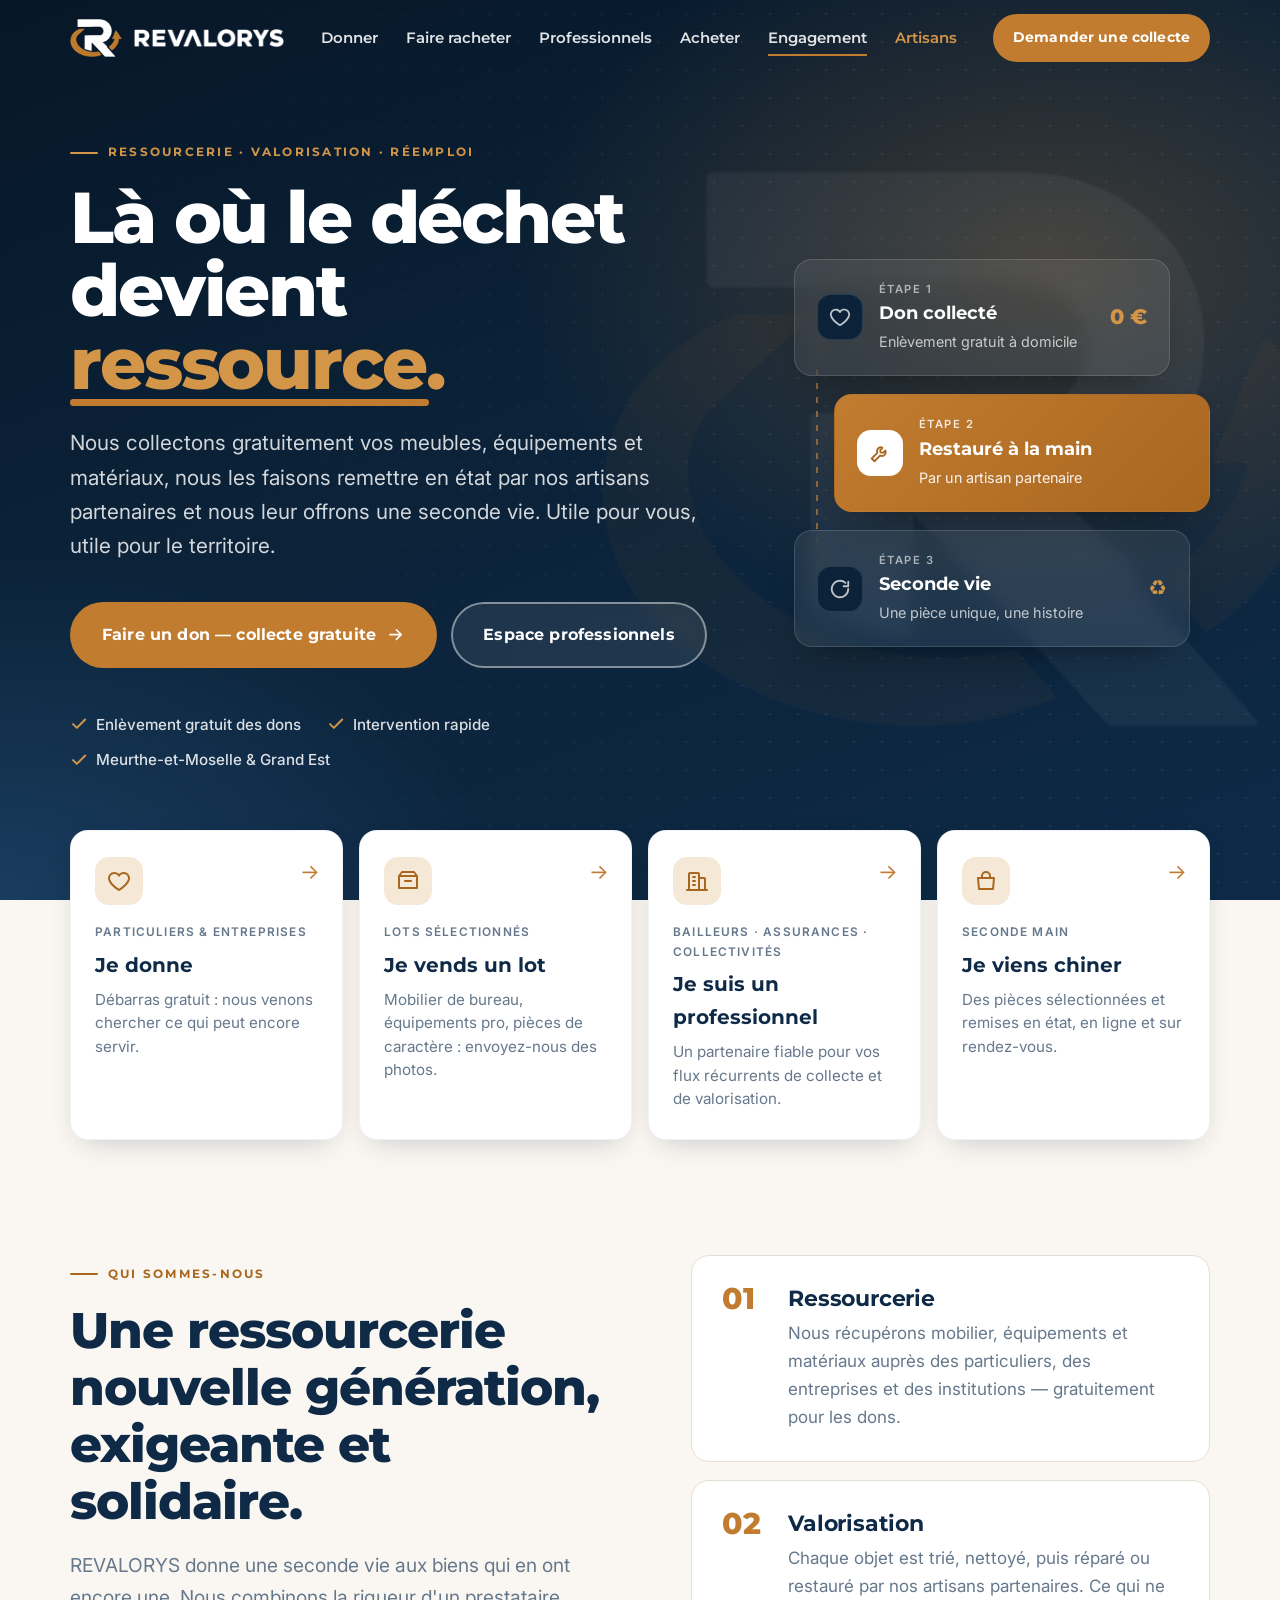
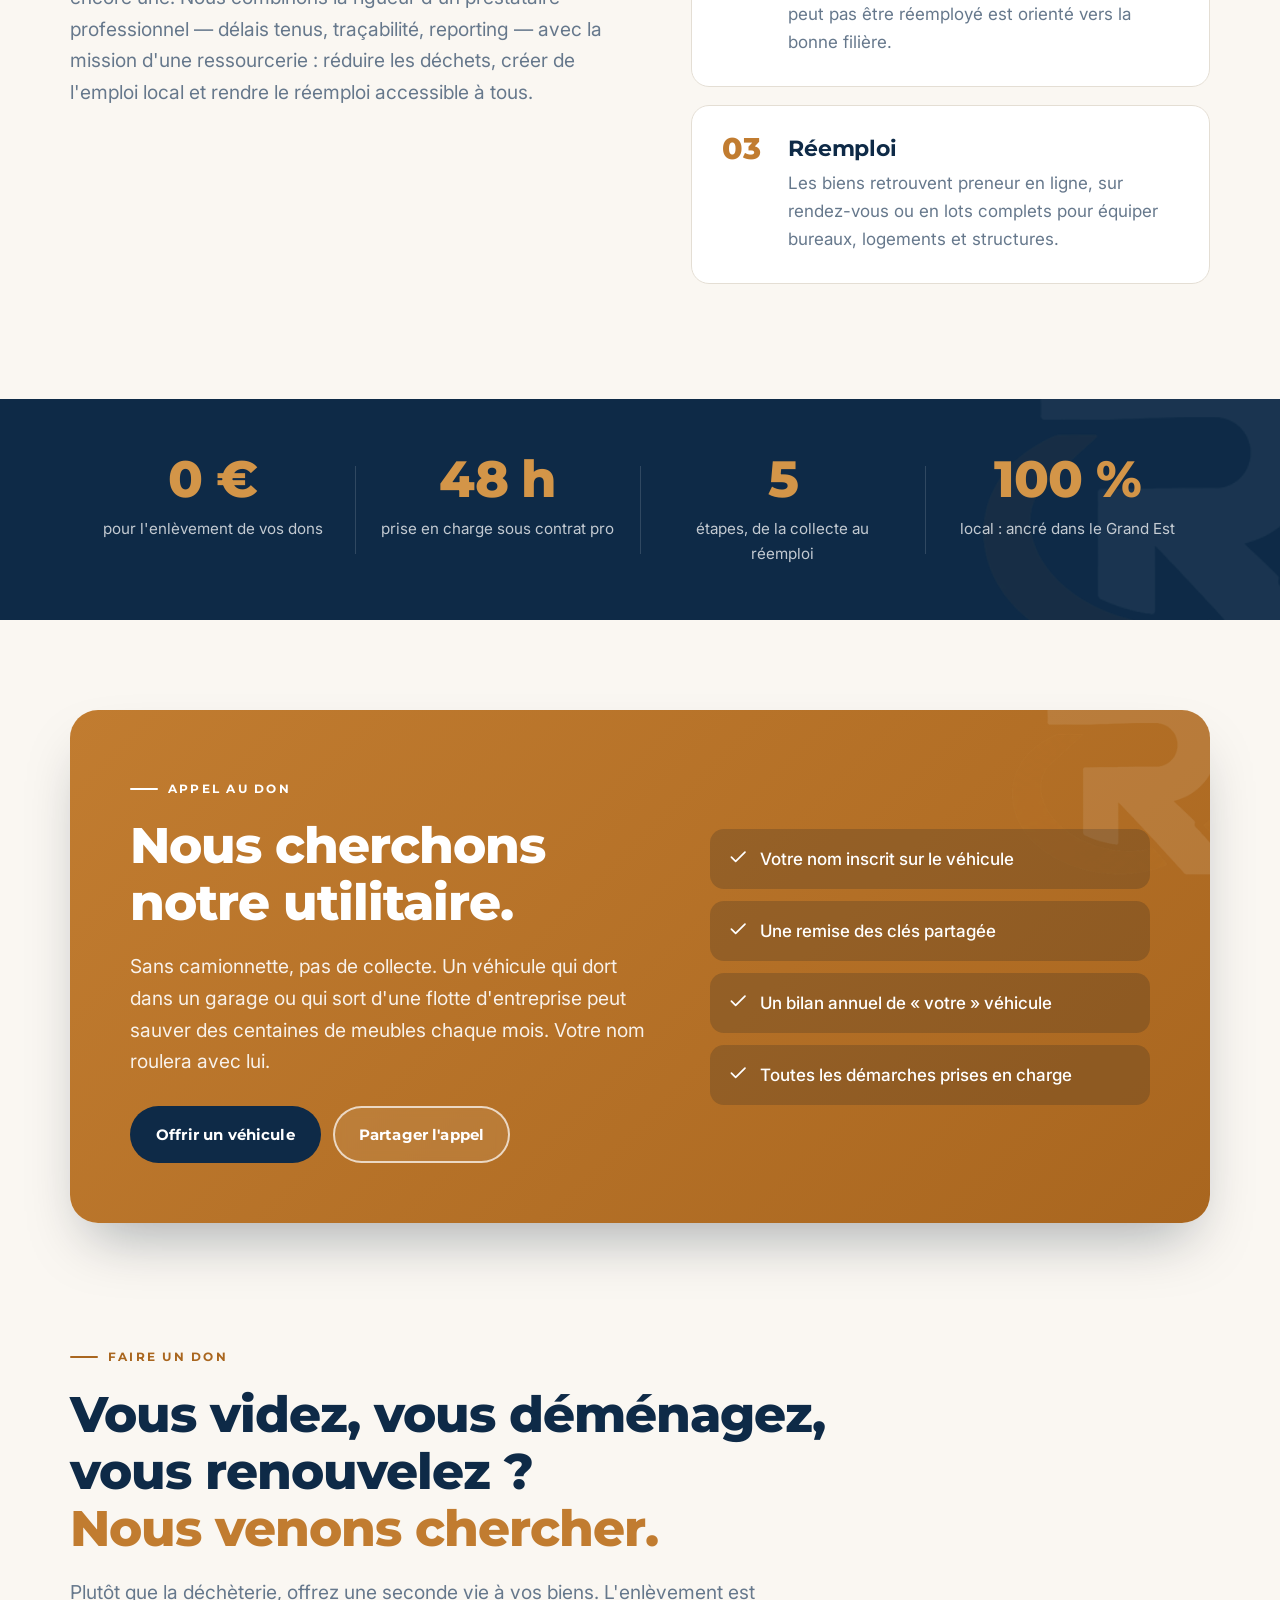
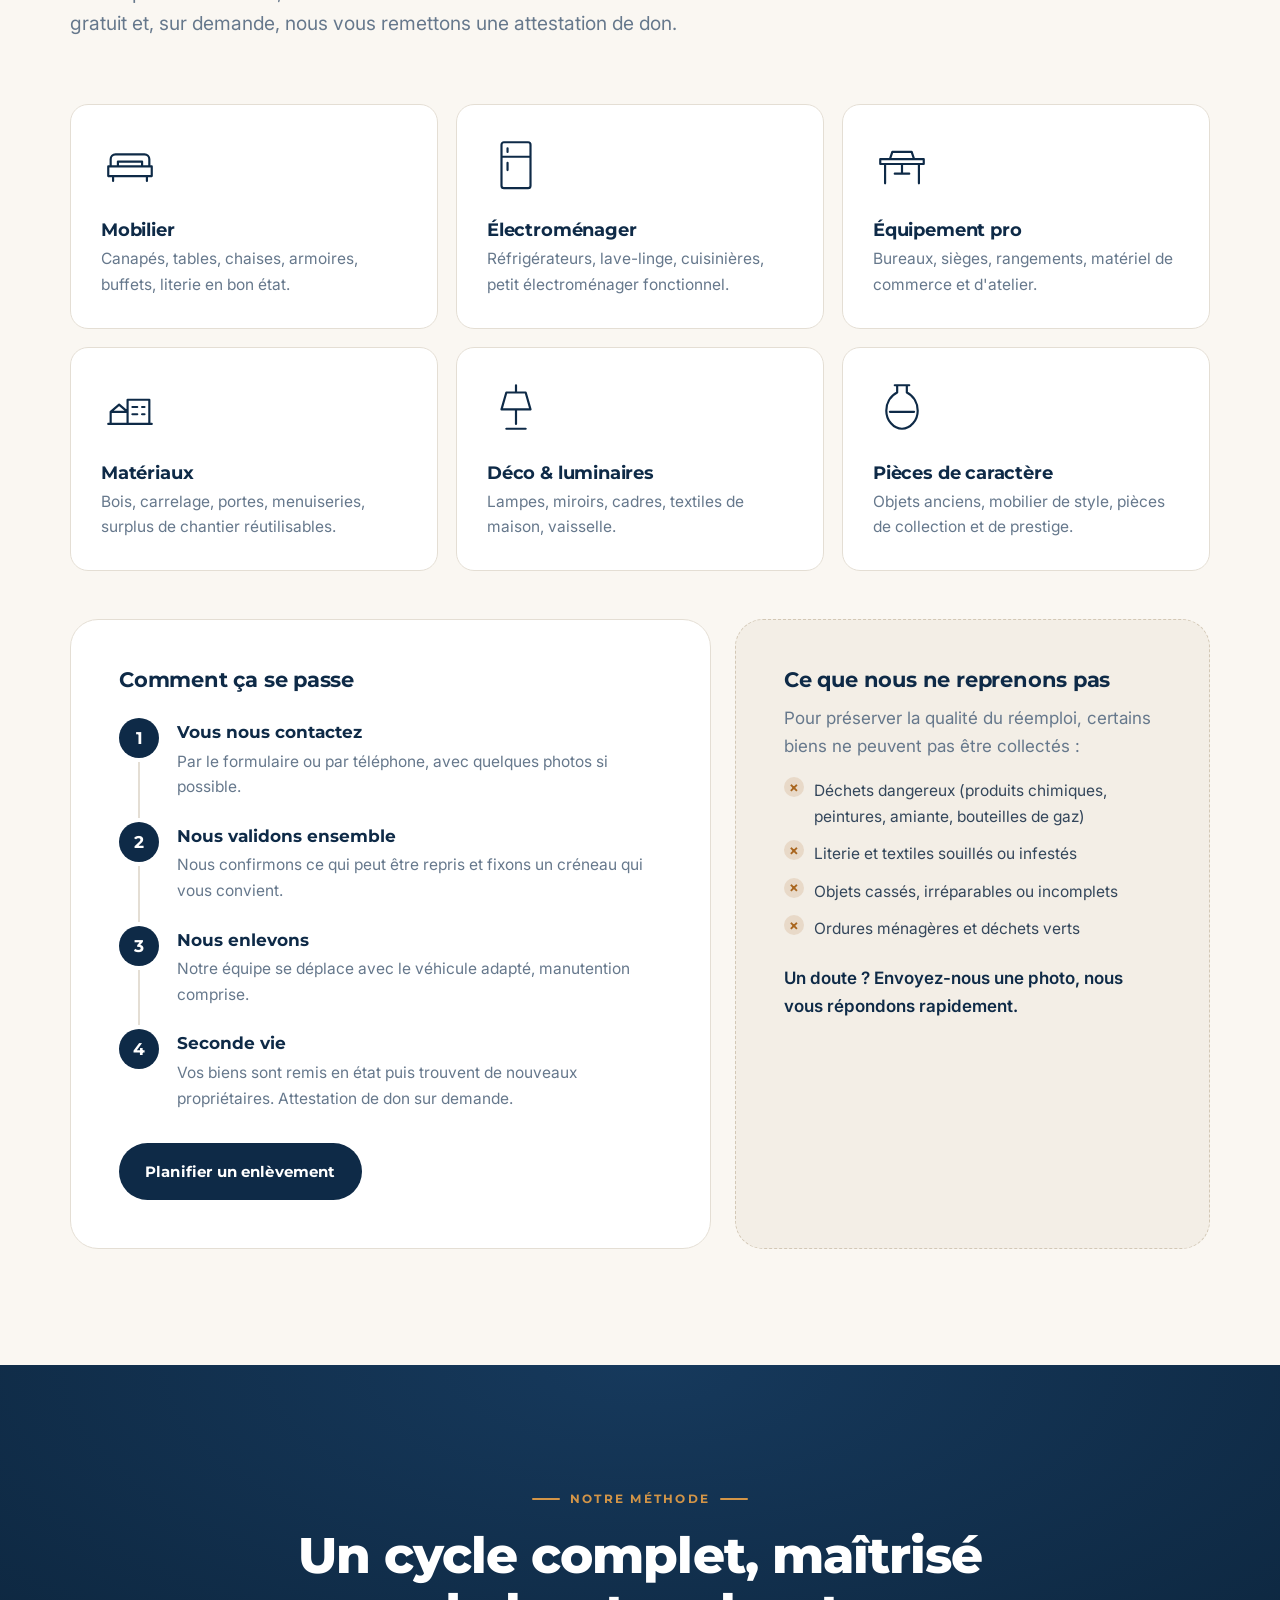
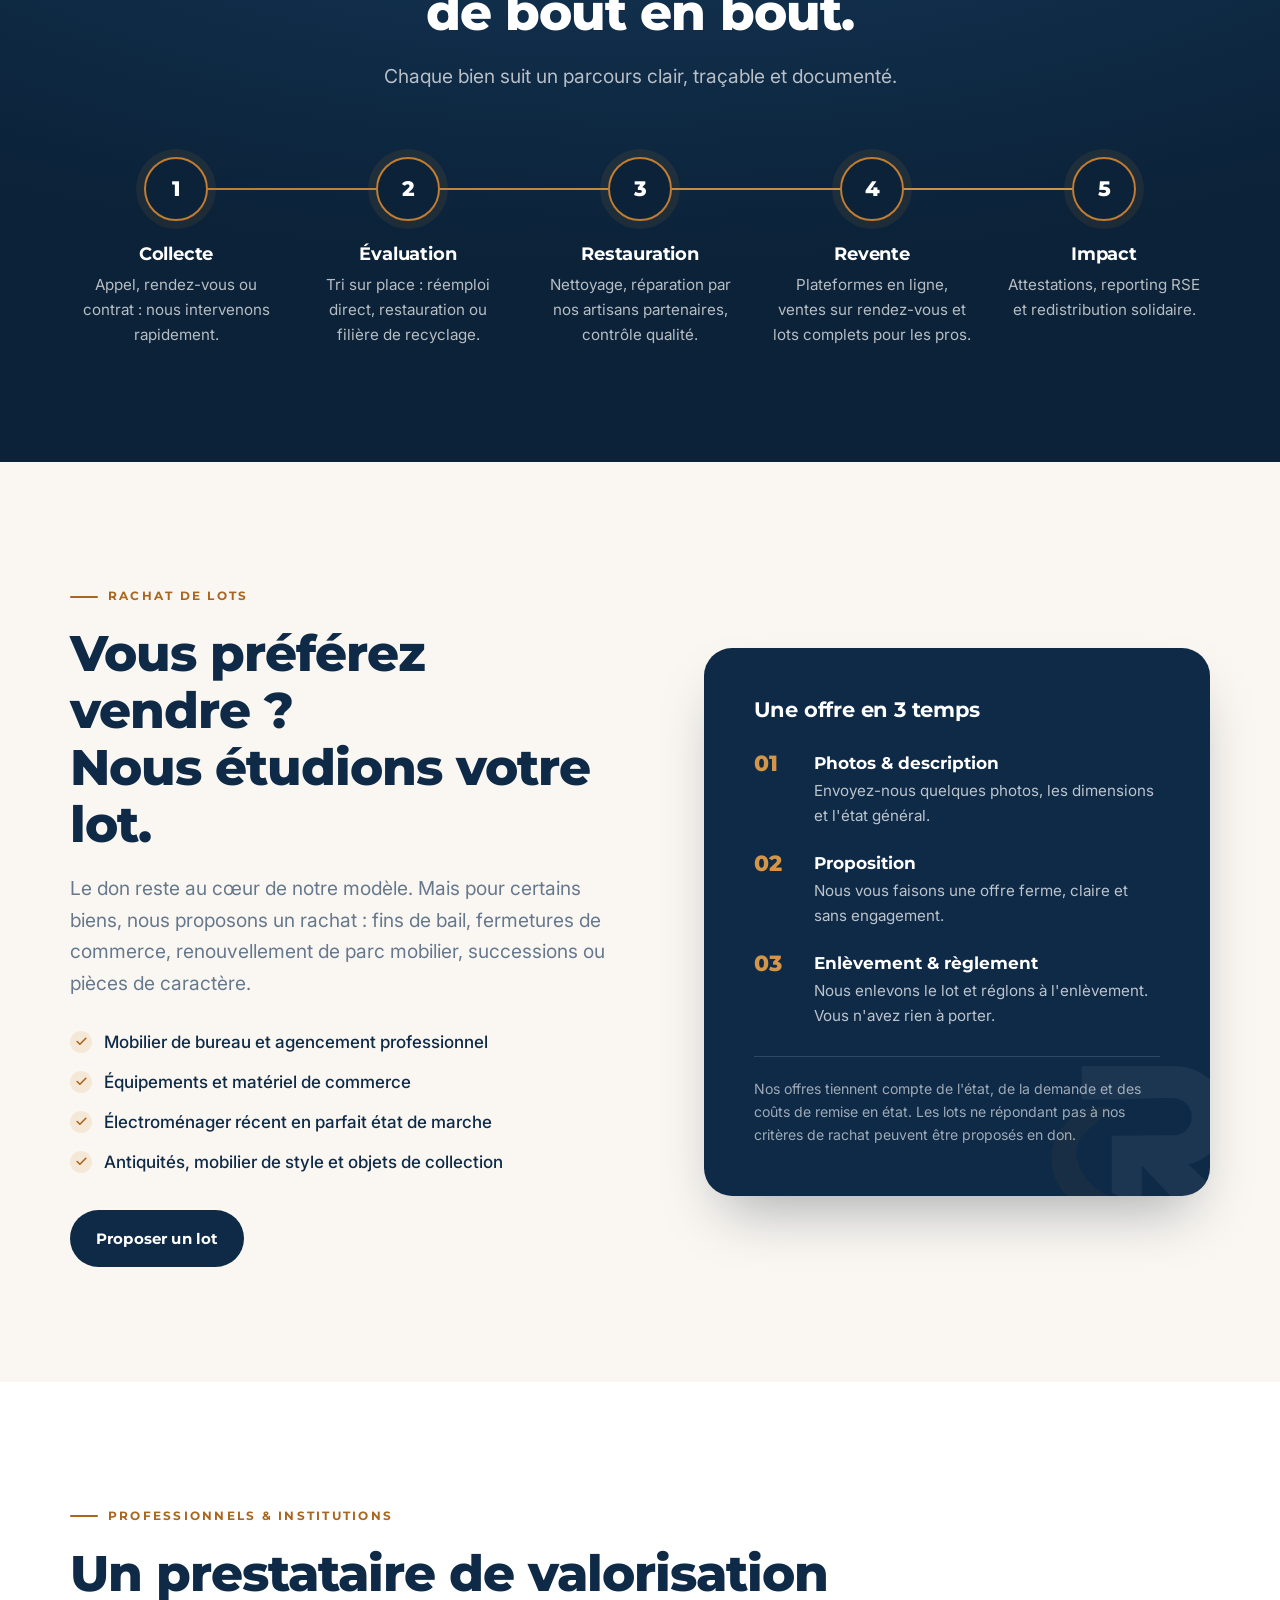
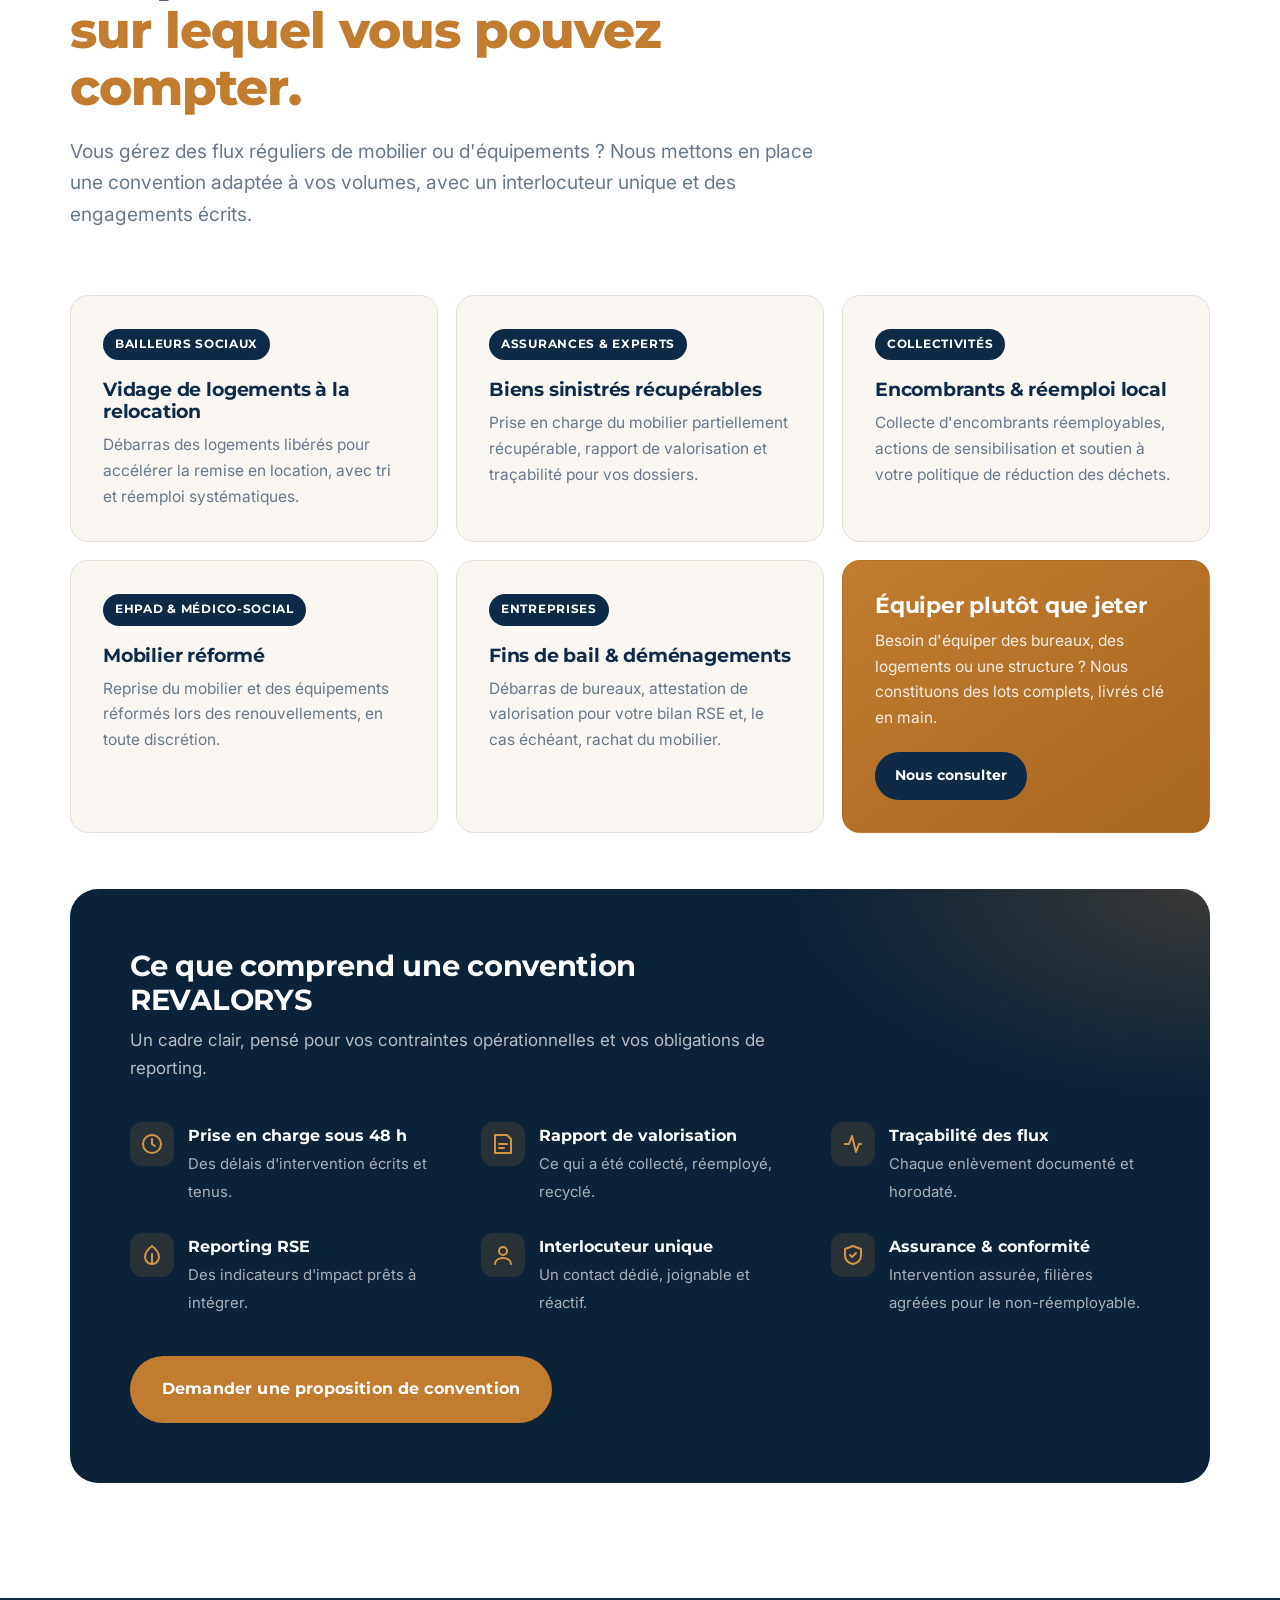
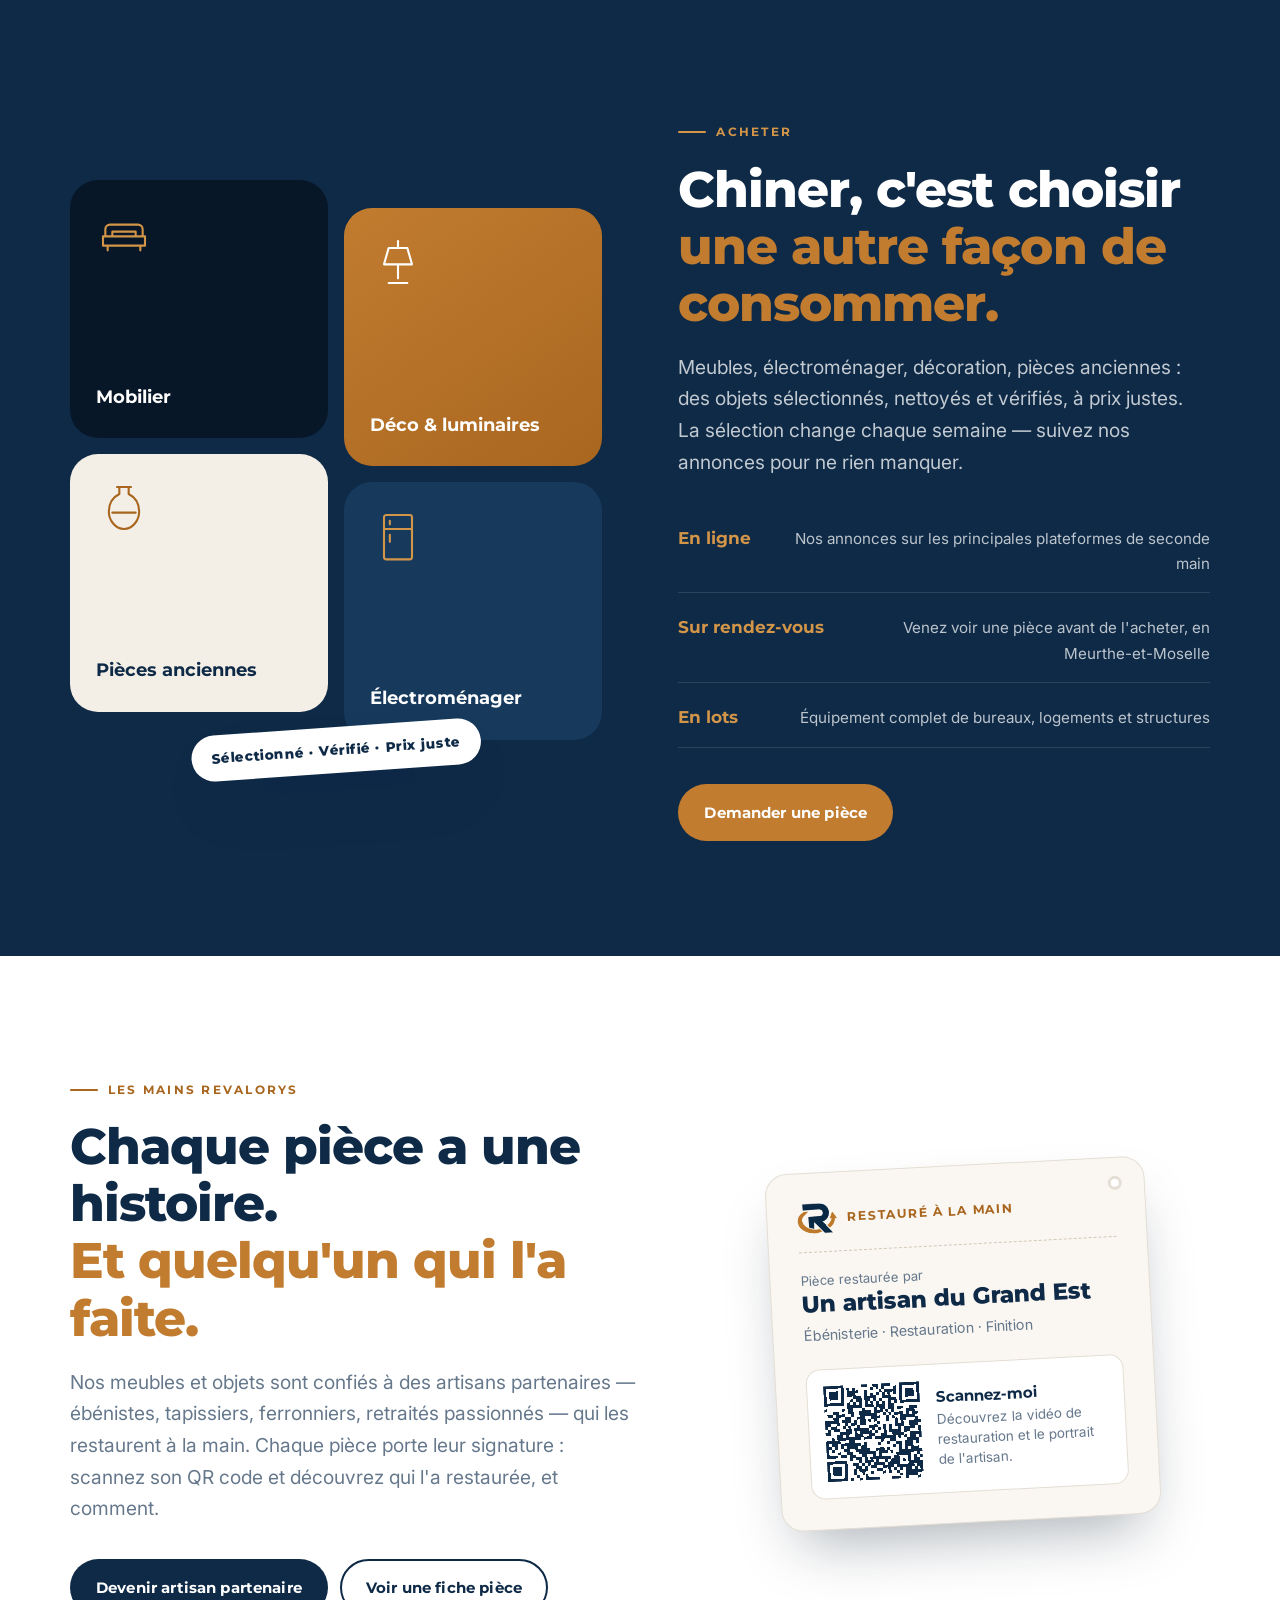
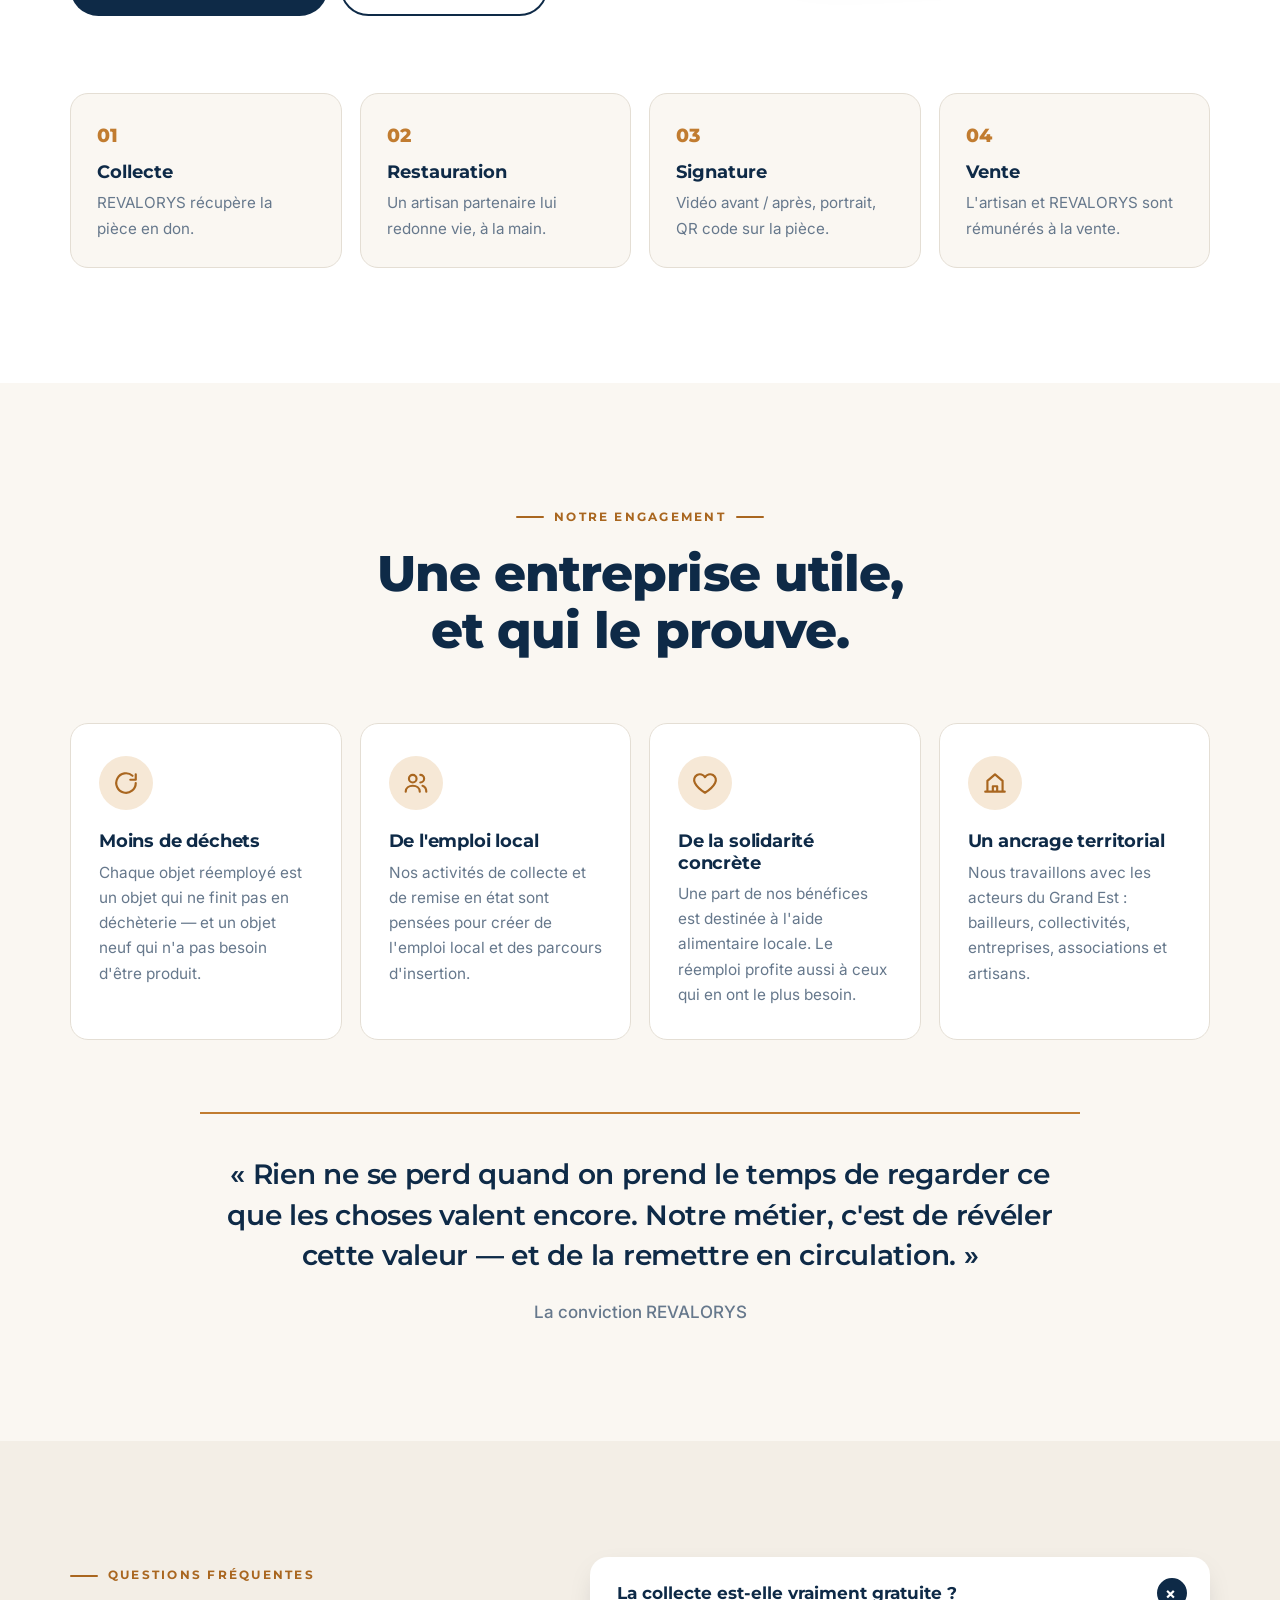
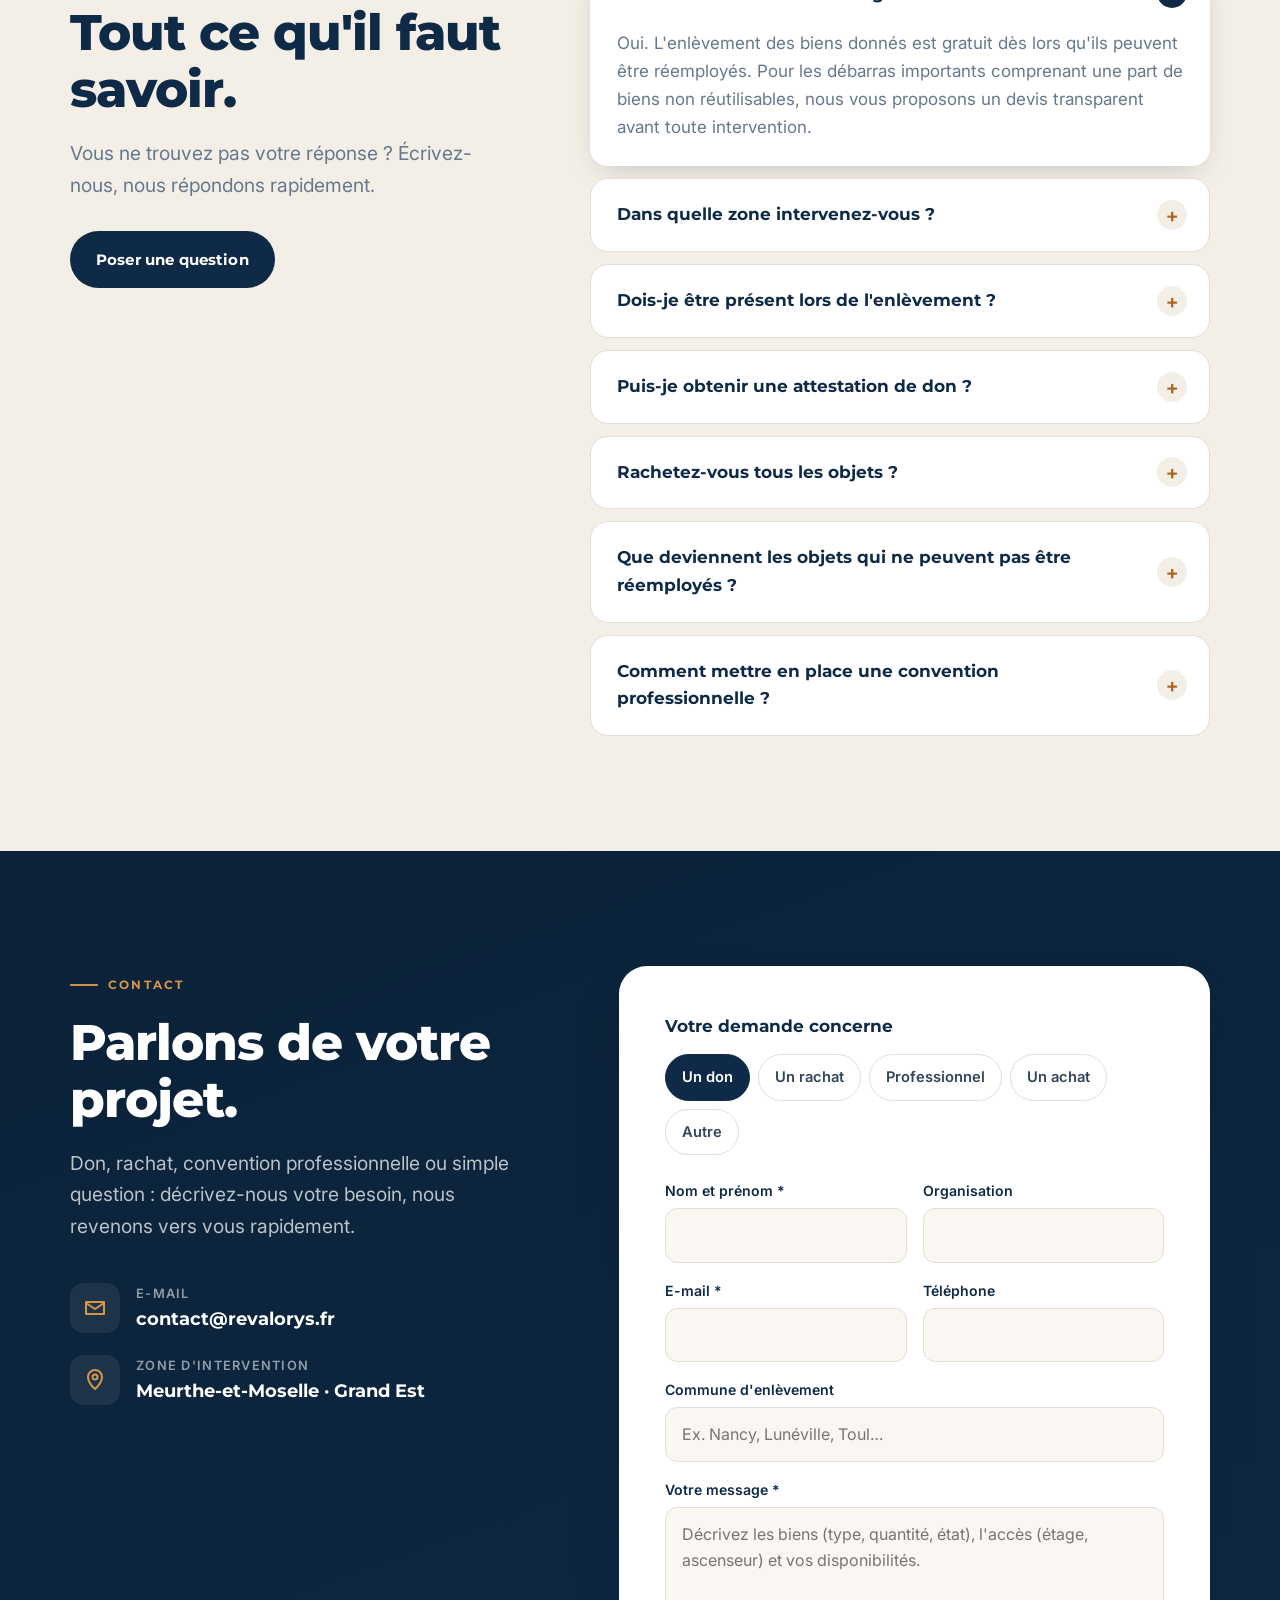
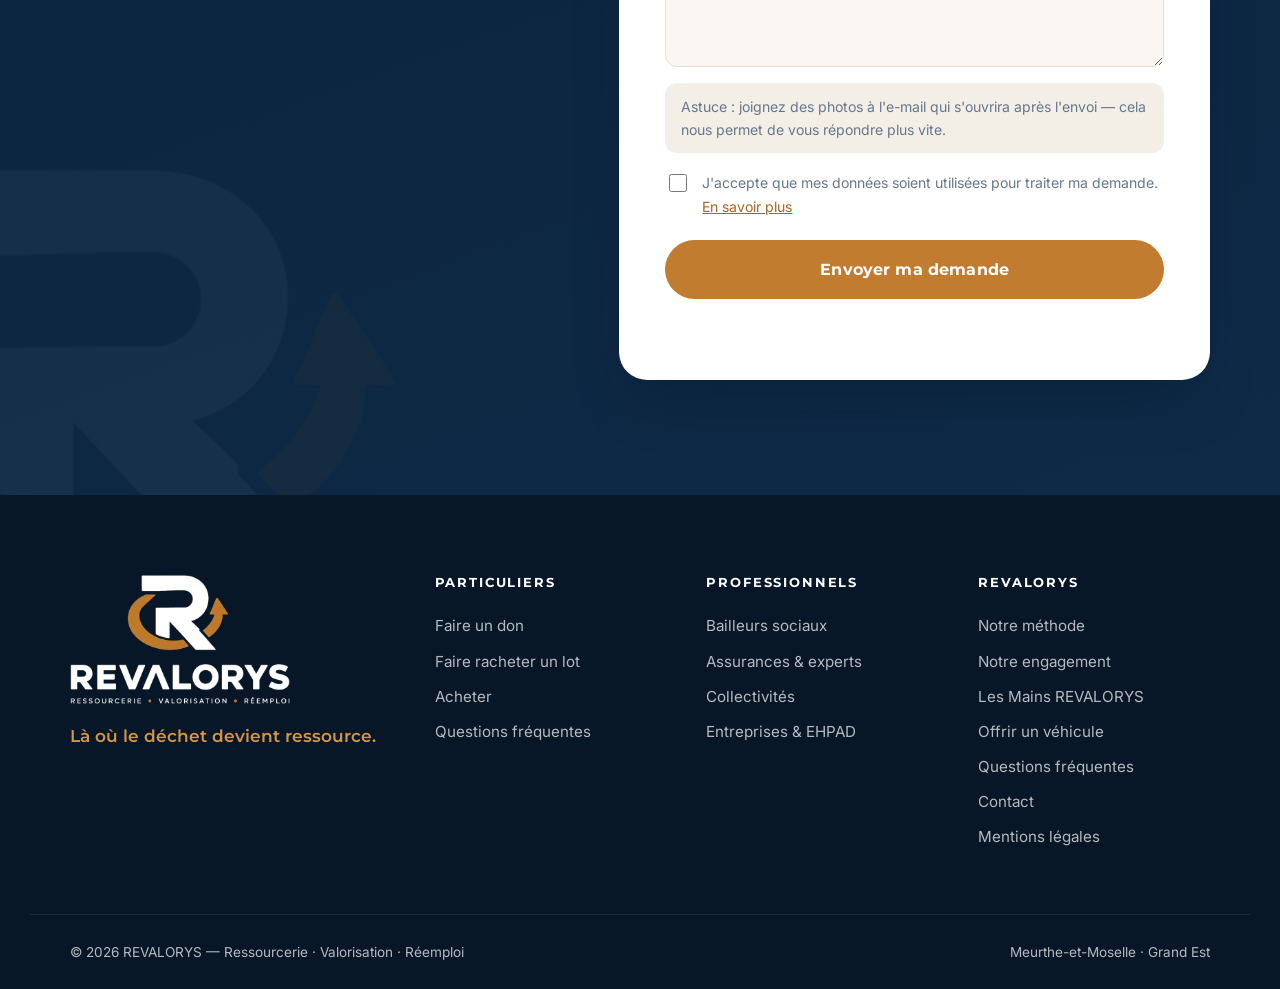
==== commit 54f69452: "Pas de local : vente en ligne et sur rendez-vous, restauration par les artisans partenaires Co-Autho" ====
--- a/index.html
+++ b/index.html
@@ -12,7 +12,7 @@
   <meta property="og:locale" content="fr_FR">
   <meta property="og:site_name" content="REVALORYS">
   <meta property="og:title" content="REVALORYS — Là où le déchet devient ressource">
-  <meta property="og:description" content="Collecte gratuite de vos dons, remise en état en atelier, revente solidaire. Ressourcerie en Meurthe-et-Moselle & Grand Est.">
+  <meta property="og:description" content="Collecte gratuite de vos dons, restauration par des artisans locaux, revente solidaire. Ressourcerie en Meurthe-et-Moselle & Grand Est.">
   <meta property="og:image" content="assets/img/og-revalorys.jpg">
   <meta name="twitter:card" content="summary_large_image">
 
@@ -54,7 +54,7 @@
         <a href="#donner">Donner</a>
         <a href="#rachat">Faire racheter</a>
         <a href="#professionnels">Professionnels</a>
-        <a href="#boutique">Boutique</a>
+        <a href="#boutique">Acheter</a>
         <a href="#engagement">Engagement</a>
         <a href="artisans.html" class="nav__highlight">Artisans</a>
         <a href="#contact" class="nav__cta-mobile btn btn--accent">Demander une collecte</a>
@@ -77,7 +77,7 @@
       <div class="hero__content">
         <p class="eyebrow eyebrow--light reveal">Ressourcerie · Valorisation · Réemploi</p>
         <h1 class="hero__title reveal">Là où le déchet<br>devient <em>ressource.</em></h1>
-        <p class="hero__lead reveal">Nous collectons gratuitement vos meubles, équipements et matériaux, nous les remettons en état dans notre atelier et nous leur offrons une seconde vie. Utile pour vous, utile pour le territoire.</p>
+        <p class="hero__lead reveal">Nous collectons gratuitement vos meubles, équipements et matériaux, nous les faisons remettre en état par nos artisans partenaires et nous leur offrons une seconde vie. Utile pour vous, utile pour le territoire.</p>
         <div class="hero__ctas reveal">
           <a href="#contact" class="btn btn--accent btn--lg" data-subject="don">
             Faire un don — collecte gratuite
@@ -139,7 +139,7 @@
             <span class="path__icon"><svg viewBox="0 0 24 24" aria-hidden="true"><path d="M4 9h16l-1 11H5L4 9zM8 9V7a4 4 0 0 1 8 0v2"/></svg></span>
             <span class="path__kicker">Seconde main</span>
             <strong>Je viens chiner</strong>
-            <span class="path__text">Des pièces sélectionnées et remises en état, en boutique et en ligne.</span>
+            <span class="path__text">Des pièces sélectionnées et remises en état, en ligne et sur rendez-vous.</span>
             <span class="path__arrow" aria-hidden="true">→</span>
           </a>
         </div>
@@ -163,12 +163,12 @@
           <li class="pillar reveal">
             <span class="pillar__num">02</span>
             <h3>Valorisation</h3>
-            <p>Chaque objet est trié, nettoyé, réparé ou reconditionné dans notre atelier. Ce qui ne peut pas être réemployé est orienté vers la bonne filière.</p>
+            <p>Chaque objet est trié, nettoyé, puis réparé ou restauré par nos artisans partenaires. Ce qui ne peut pas être réemployé est orienté vers la bonne filière.</p>
           </li>
           <li class="pillar reveal">
             <span class="pillar__num">03</span>
             <h3>Réemploi</h3>
-            <p>Les biens retrouvent preneur en boutique, en ligne ou en lots complets pour équiper bureaux, logements et structures.</p>
+            <p>Les biens retrouvent preneur en ligne, sur rendez-vous ou en lots complets pour équiper bureaux, logements et structures.</p>
           </li>
         </ol>
       </div>
@@ -250,7 +250,7 @@
               <li><span>1</span><div><strong>Vous nous contactez</strong><p>Par le formulaire ou par téléphone, avec quelques photos si possible.</p></div></li>
               <li><span>2</span><div><strong>Nous validons ensemble</strong><p>Nous confirmons ce qui peut être repris et fixons un créneau qui vous convient.</p></div></li>
               <li><span>3</span><div><strong>Nous enlevons</strong><p>Notre équipe se déplace avec le véhicule adapté, manutention comprise.</p></div></li>
-              <li><span>4</span><div><strong>Seconde vie</strong><p>Vos biens rejoignent l'atelier puis de nouveaux propriétaires. Attestation de don sur demande.</p></div></li>
+              <li><span>4</span><div><strong>Seconde vie</strong><p>Vos biens sont remis en état puis trouvent de nouveaux propriétaires. Attestation de don sur demande.</p></div></li>
             </ol>
             <a href="#contact" class="btn btn--primary" data-subject="don">Planifier un enlèvement</a>
           </div>
@@ -279,9 +279,9 @@
         </div>
         <ol class="cycle__track" id="cycleTrack">
           <li class="cycle__step"><span class="cycle__dot">1</span><h3>Collecte</h3><p>Appel, rendez-vous ou contrat&nbsp;: nous intervenons rapidement.</p></li>
-          <li class="cycle__step"><span class="cycle__dot">2</span><h3>Évaluation</h3><p>Tri sur place&nbsp;: réemploi direct, atelier ou filière de recyclage.</p></li>
-          <li class="cycle__step"><span class="cycle__dot">3</span><h3>Atelier</h3><p>Nettoyage, réparation, reconditionnement et contrôle qualité.</p></li>
-          <li class="cycle__step"><span class="cycle__dot">4</span><h3>Revente</h3><p>Boutique, plateformes en ligne et lots complets pour les pros.</p></li>
+          <li class="cycle__step"><span class="cycle__dot">2</span><h3>Évaluation</h3><p>Tri sur place&nbsp;: réemploi direct, restauration ou filière de recyclage.</p></li>
+          <li class="cycle__step"><span class="cycle__dot">3</span><h3>Restauration</h3><p>Nettoyage, réparation par nos artisans partenaires, contrôle qualité.</p></li>
+          <li class="cycle__step"><span class="cycle__dot">4</span><h3>Revente</h3><p>Plateformes en ligne, ventes sur rendez-vous et lots complets pour les pros.</p></li>
           <li class="cycle__step"><span class="cycle__dot">5</span><h3>Impact</h3><p>Attestations, reporting RSE et redistribution solidaire.</p></li>
         </ol>
       </div>
@@ -387,15 +387,15 @@
           <span class="boutique__stamp">Sélectionné · Vérifié · Prix juste</span>
         </div>
         <div class="boutique__text reveal">
-          <p class="eyebrow eyebrow--light">La boutique</p>
+          <p class="eyebrow eyebrow--light">Acheter</p>
           <h2 class="h2">Chiner, c'est choisir<br><span class="accent">une autre façon de consommer.</span></h2>
-          <p class="lead">Meubles, électroménager, décoration, pièces anciennes&nbsp;: des objets sélectionnés, nettoyés et vérifiés, à prix justes. Le stock change chaque semaine — chaque visite est une découverte.</p>
+          <p class="lead">Meubles, électroménager, décoration, pièces anciennes&nbsp;: des objets sélectionnés, nettoyés et vérifiés, à prix justes. La sélection change chaque semaine — suivez nos annonces pour ne rien manquer.</p>
           <ul class="boutique__channels">
-            <li><strong>En boutique</strong><span>Notre espace de vente en Meurthe-et-Moselle</span></li>
             <li><strong>En ligne</strong><span>Nos annonces sur les principales plateformes de seconde main</span></li>
+            <li><strong>Sur rendez-vous</strong><span>Venez voir une pièce avant de l'acheter, en Meurthe-et-Moselle</span></li>
             <li><strong>En lots</strong><span>Équipement complet de bureaux, logements et structures</span></li>
           </ul>
-          <a href="#contact" class="btn btn--accent" data-subject="boutique">Nous rendre visite</a>
+          <a href="#contact" class="btn btn--accent" data-subject="boutique">Demander une pièce</a>
         </div>
       </div>
     </section>
@@ -454,7 +454,7 @@
           <article class="impact__item reveal">
             <span class="impact__icon"><svg viewBox="0 0 24 24" aria-hidden="true"><circle cx="9" cy="8" r="3.5"/><path d="M2.5 20c0-3.5 3-5.5 6.5-5.5s6.5 2 6.5 5.5M16 4.5a3.5 3.5 0 0 1 0 7M18 14.6c2 .6 3.5 2.3 3.5 5.4"/></svg></span>
             <h3>De l'emploi local</h3>
-            <p>Nos ateliers de collecte et de remise en état sont conçus comme des lieux de formation et d'insertion professionnelle.</p>
+            <p>Nos activités de collecte et de remise en état sont pensées pour créer de l'emploi local et des parcours d'insertion.</p>
           </article>
           <article class="impact__item reveal">
             <span class="impact__icon"><svg viewBox="0 0 24 24" aria-hidden="true"><path d="M12 21s-7-4.4-9.3-9A5.2 5.2 0 0 1 12 6.6 5.2 5.2 0 0 1 21.3 12C19 16.6 12 21 12 21z"/></svg></span>
@@ -546,7 +546,7 @@
               <label><input type="radio" name="type" value="don" checked><span>Un don</span></label>
               <label><input type="radio" name="type" value="rachat"><span>Un rachat</span></label>
               <label><input type="radio" name="type" value="pro"><span>Professionnel</span></label>
-              <label><input type="radio" name="type" value="boutique"><span>La boutique</span></label>
+              <label><input type="radio" name="type" value="boutique"><span>Un achat</span></label>
               <label><input type="radio" name="type" value="autre"><span>Autre</span></label>
             </div>
           </fieldset>
@@ -598,7 +598,7 @@
         <h4>Particuliers</h4>
         <a href="#donner">Faire un don</a>
         <a href="#rachat">Faire racheter un lot</a>
-        <a href="#boutique">La boutique</a>
+        <a href="#boutique">Acheter</a>
         <a href="#faq">Questions fréquentes</a>
       </div>
       <div>
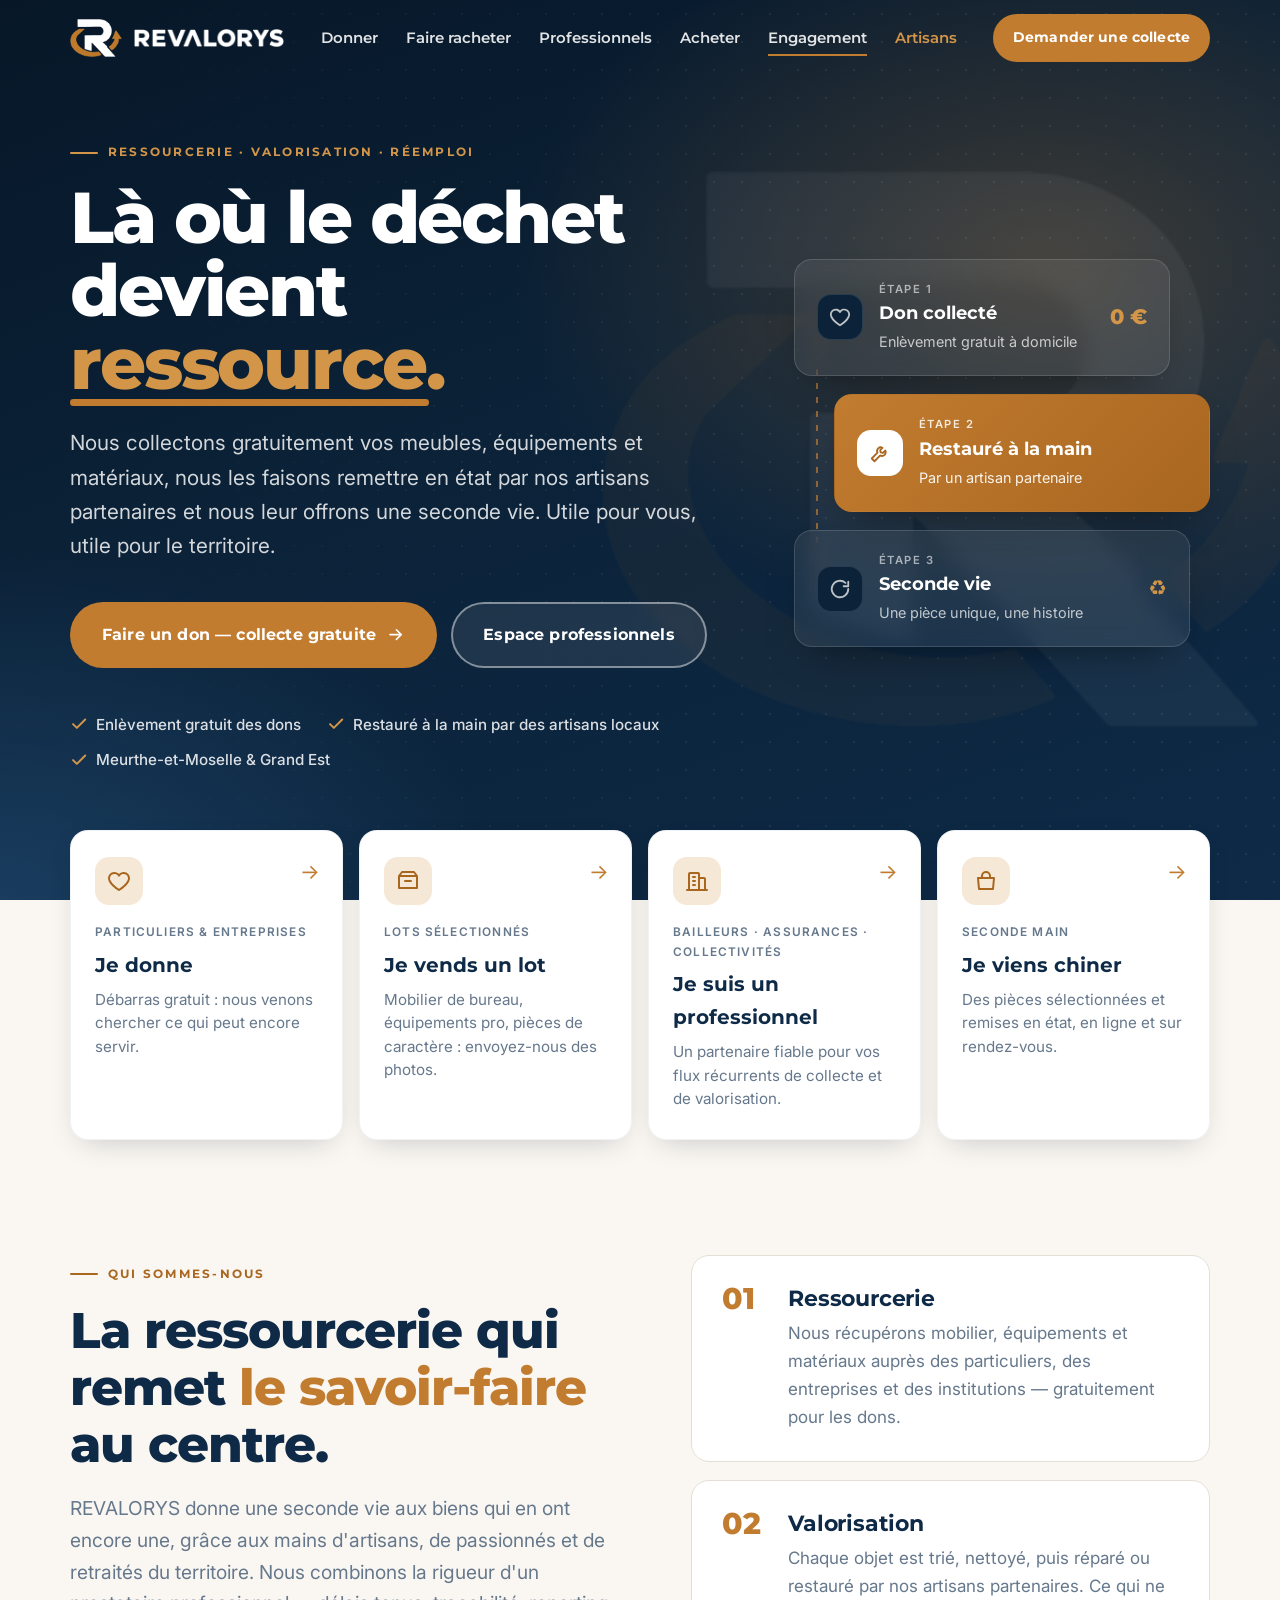
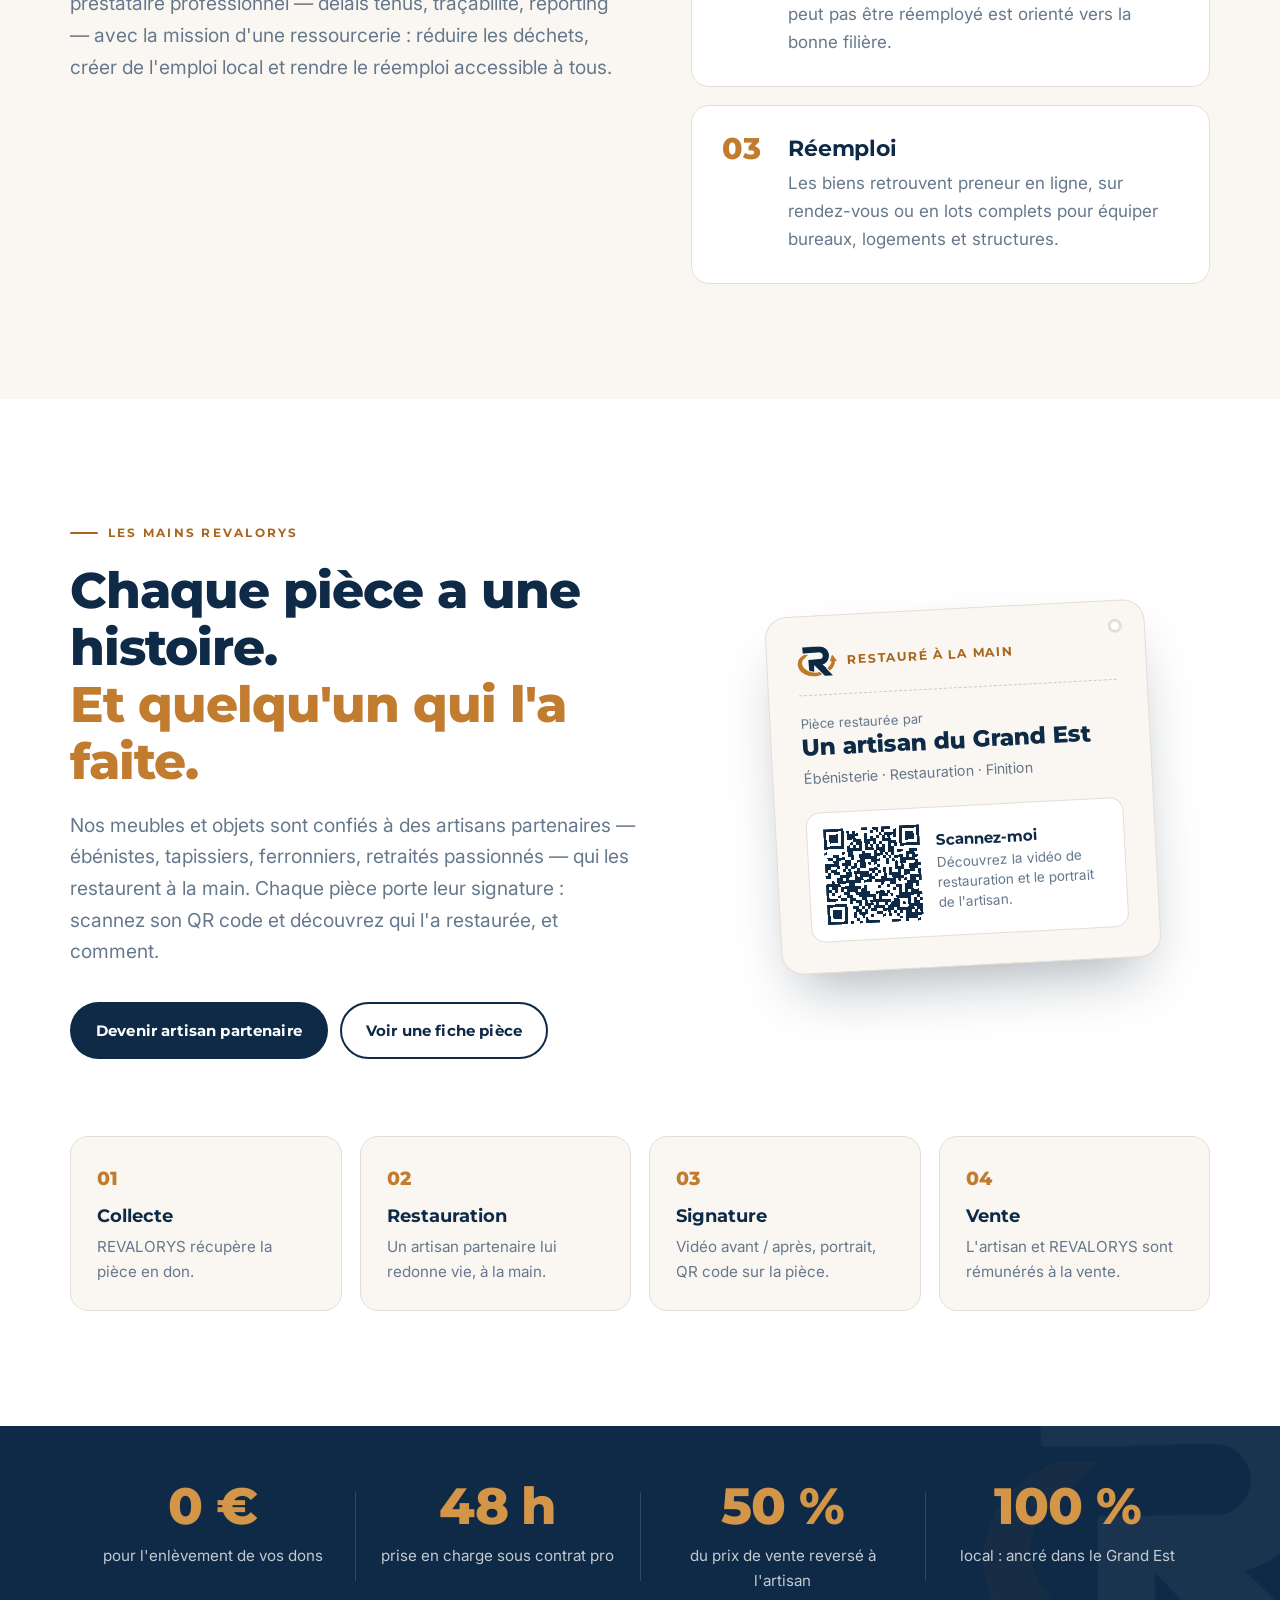
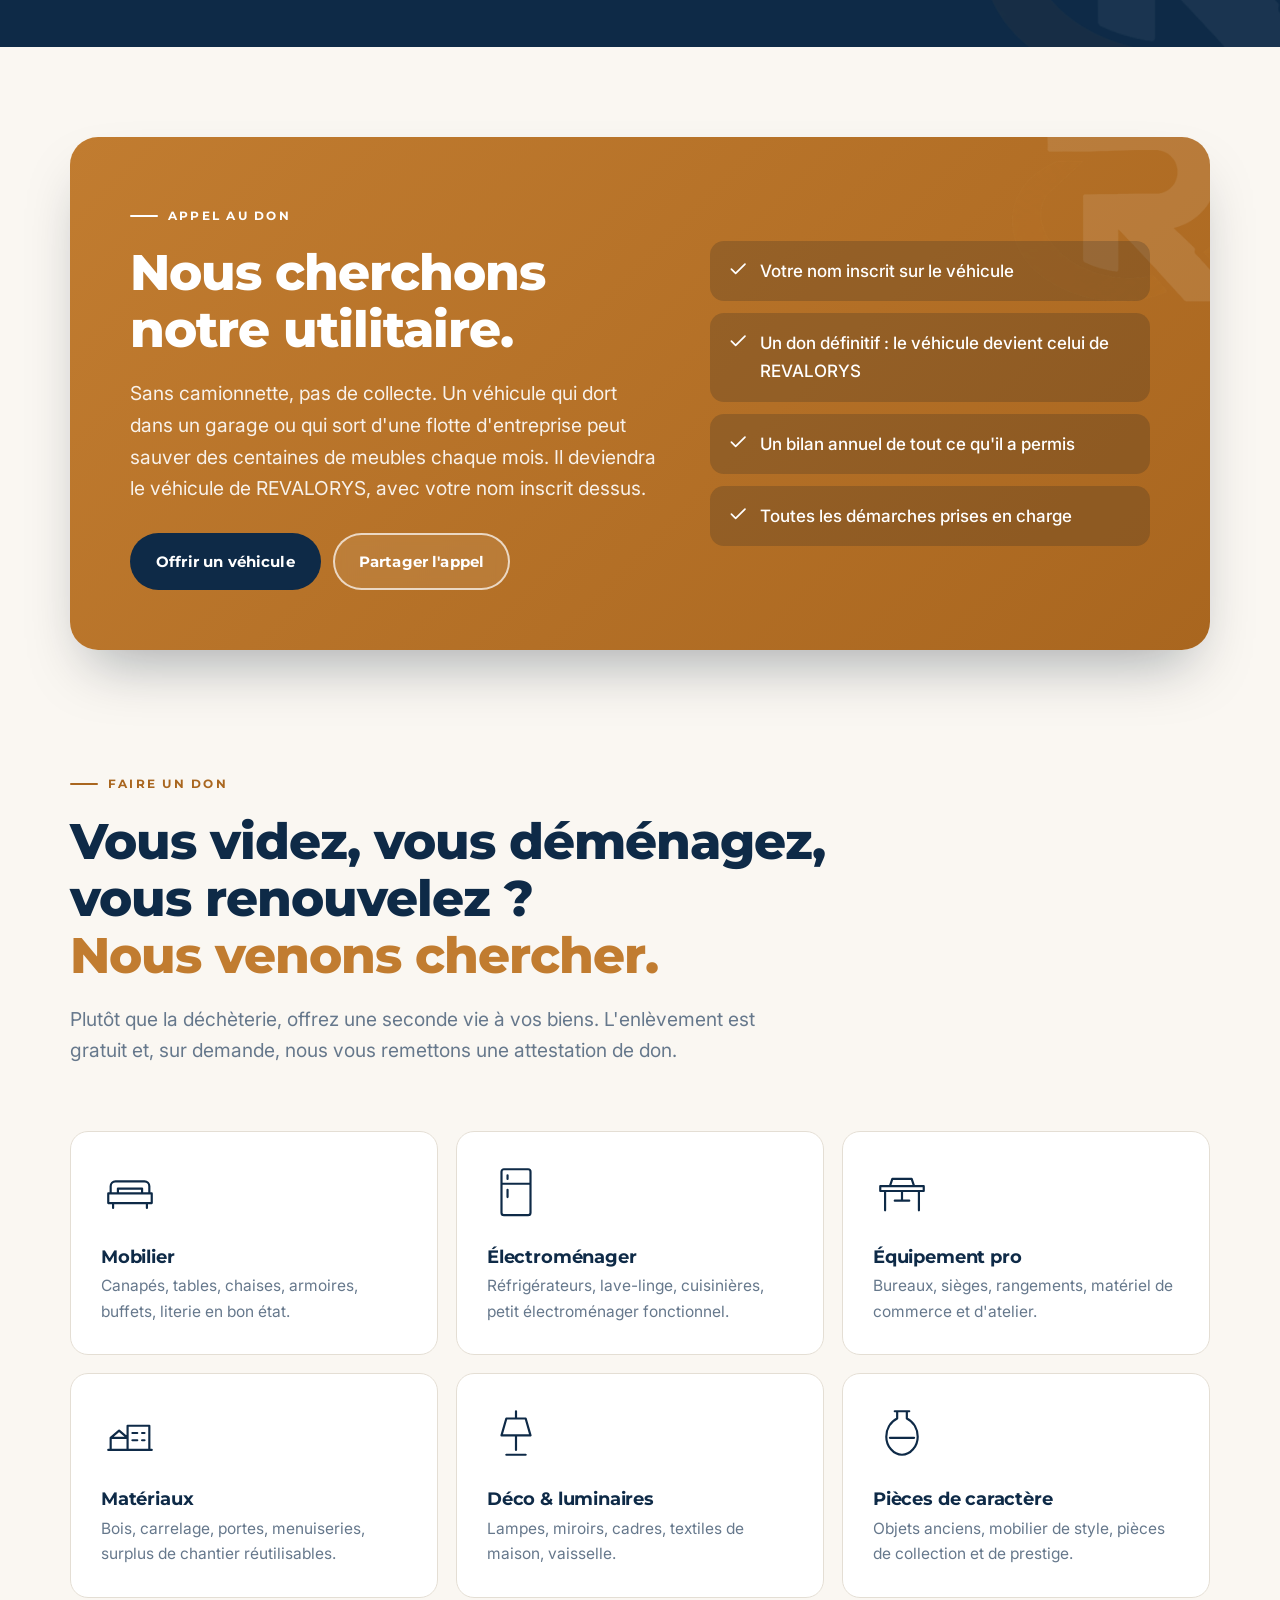
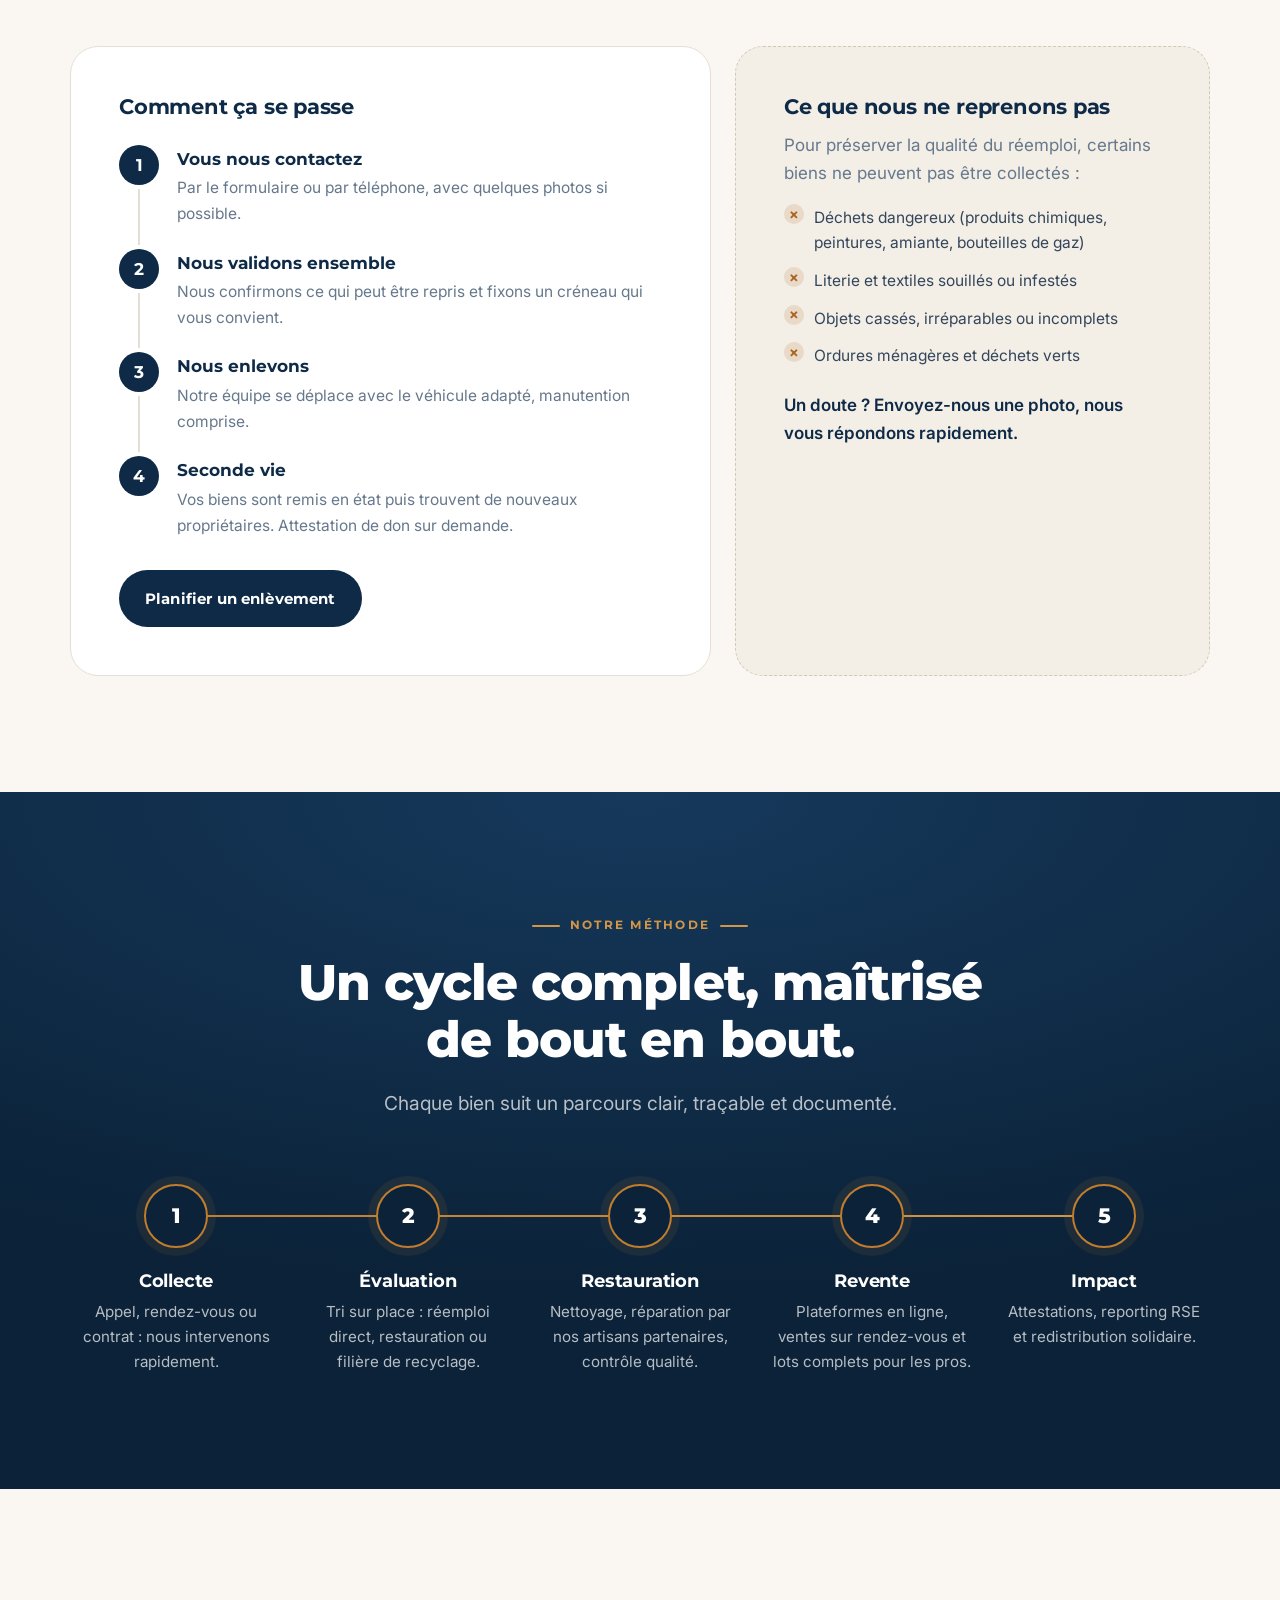
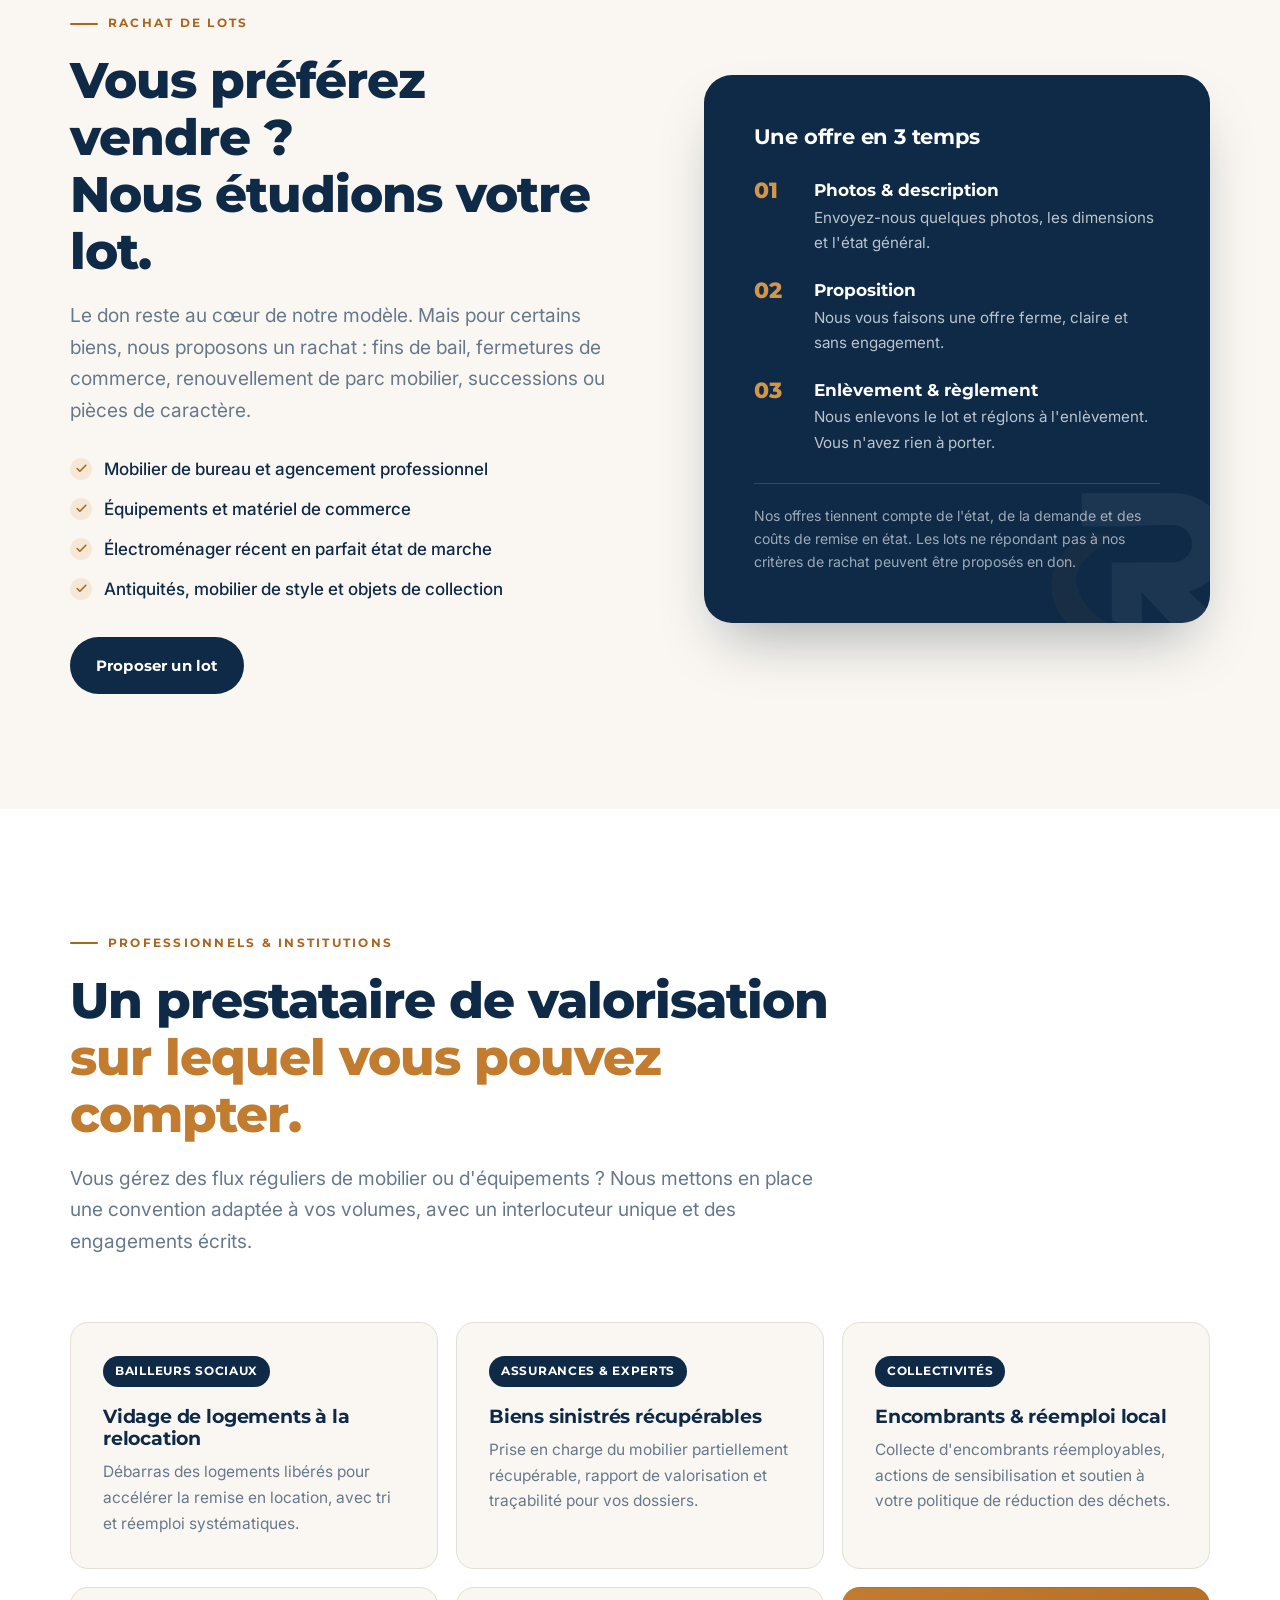
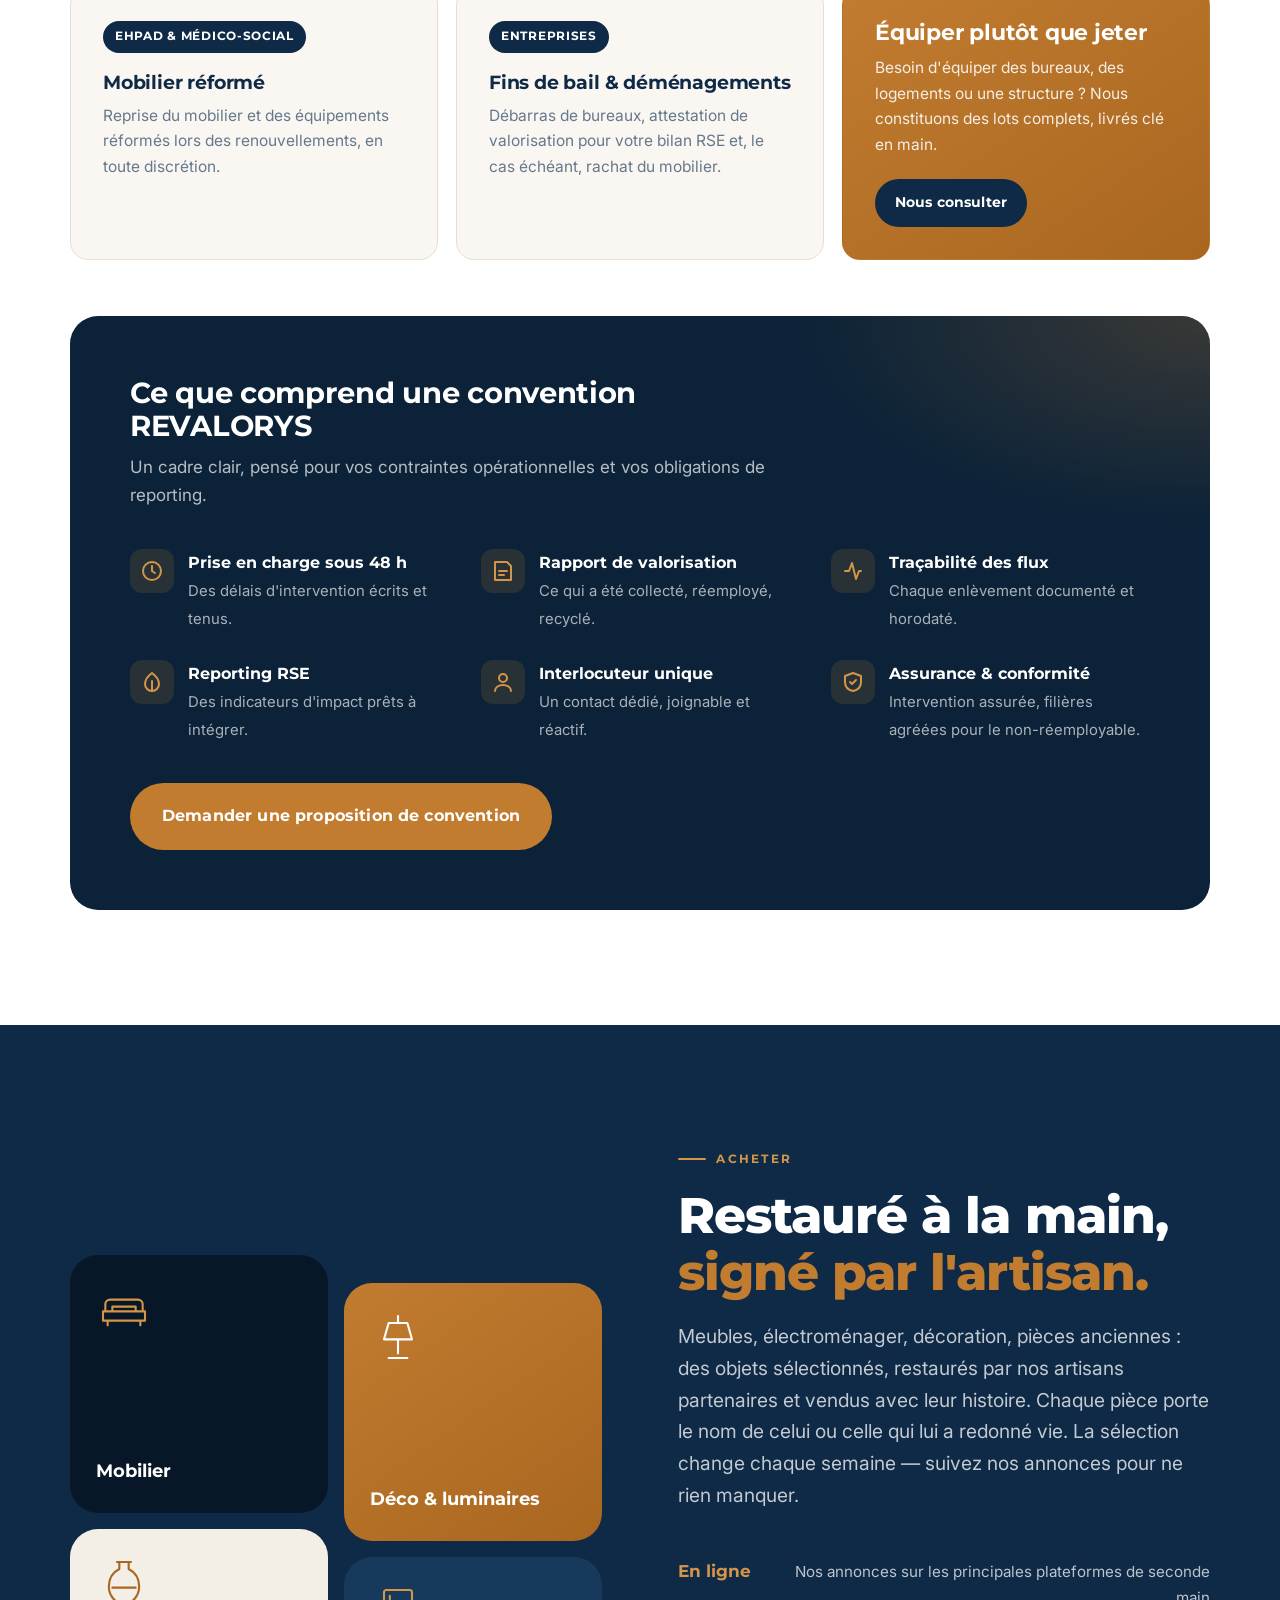
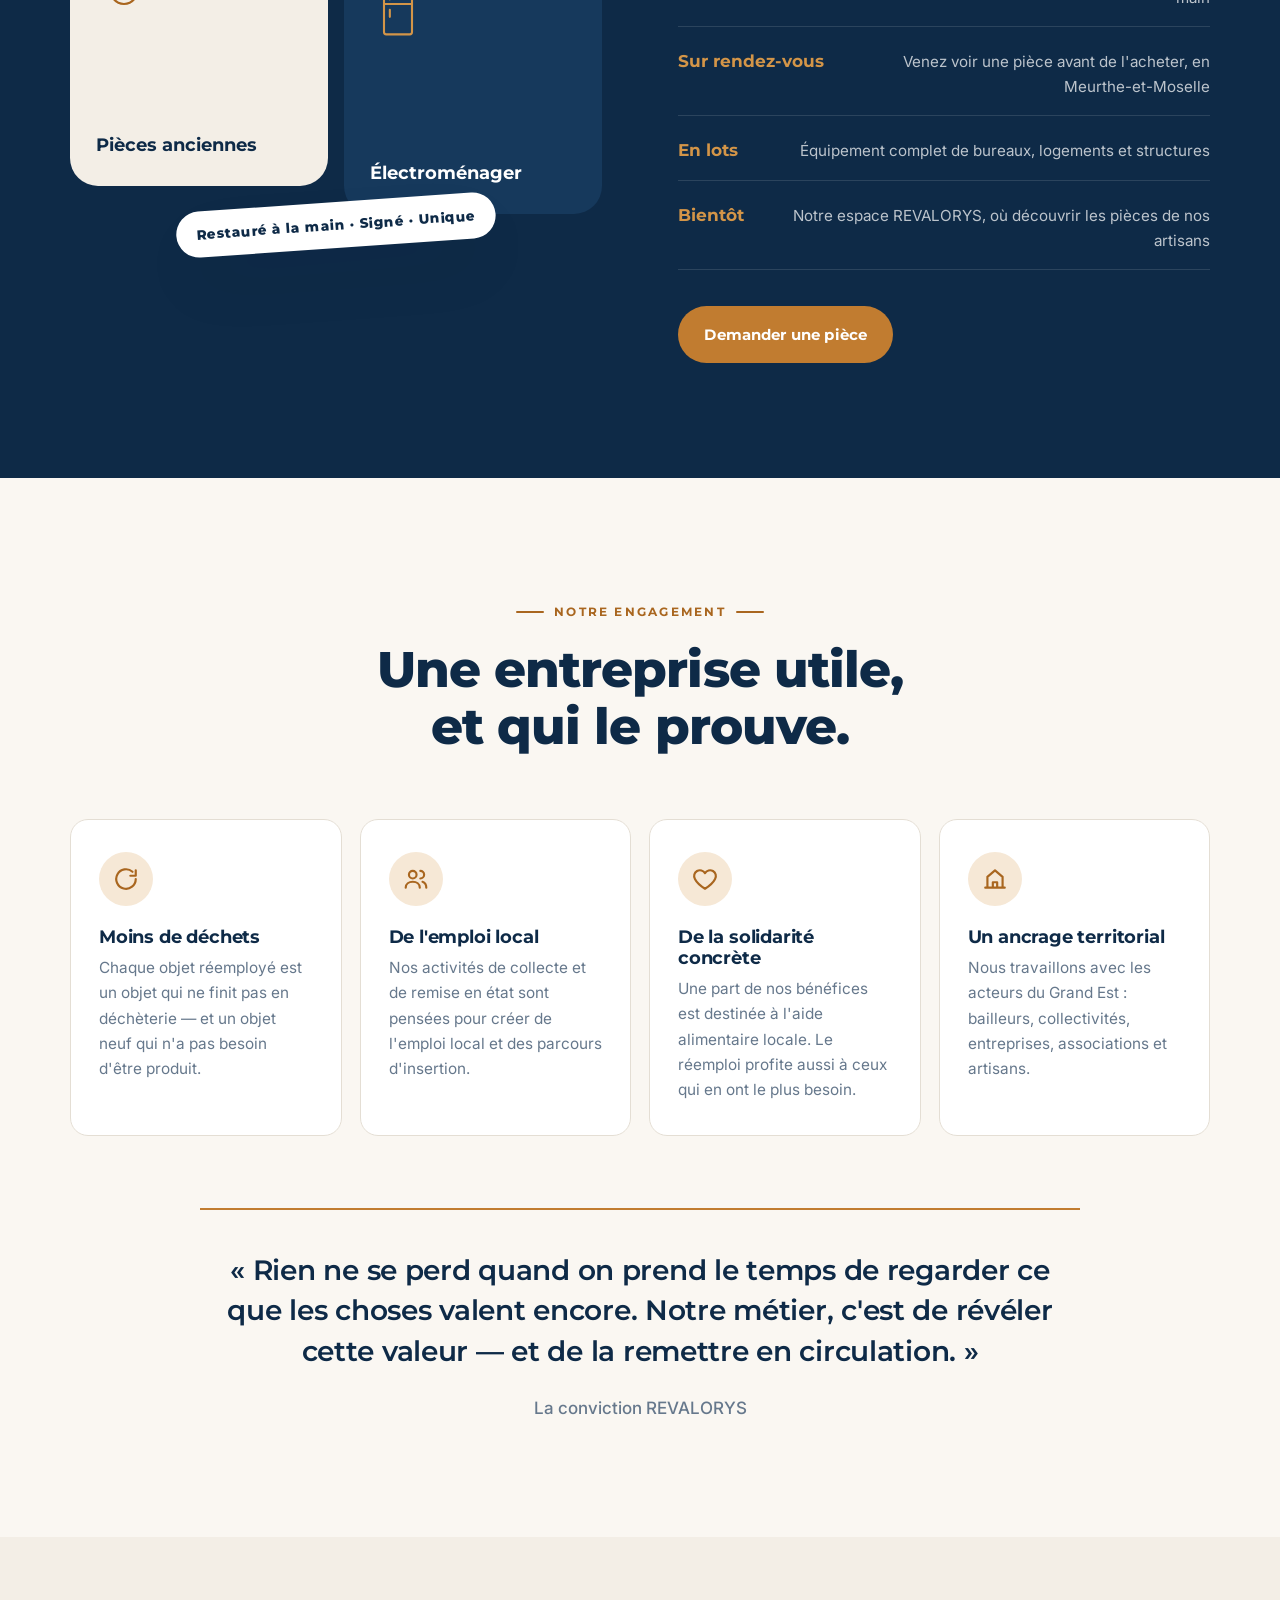
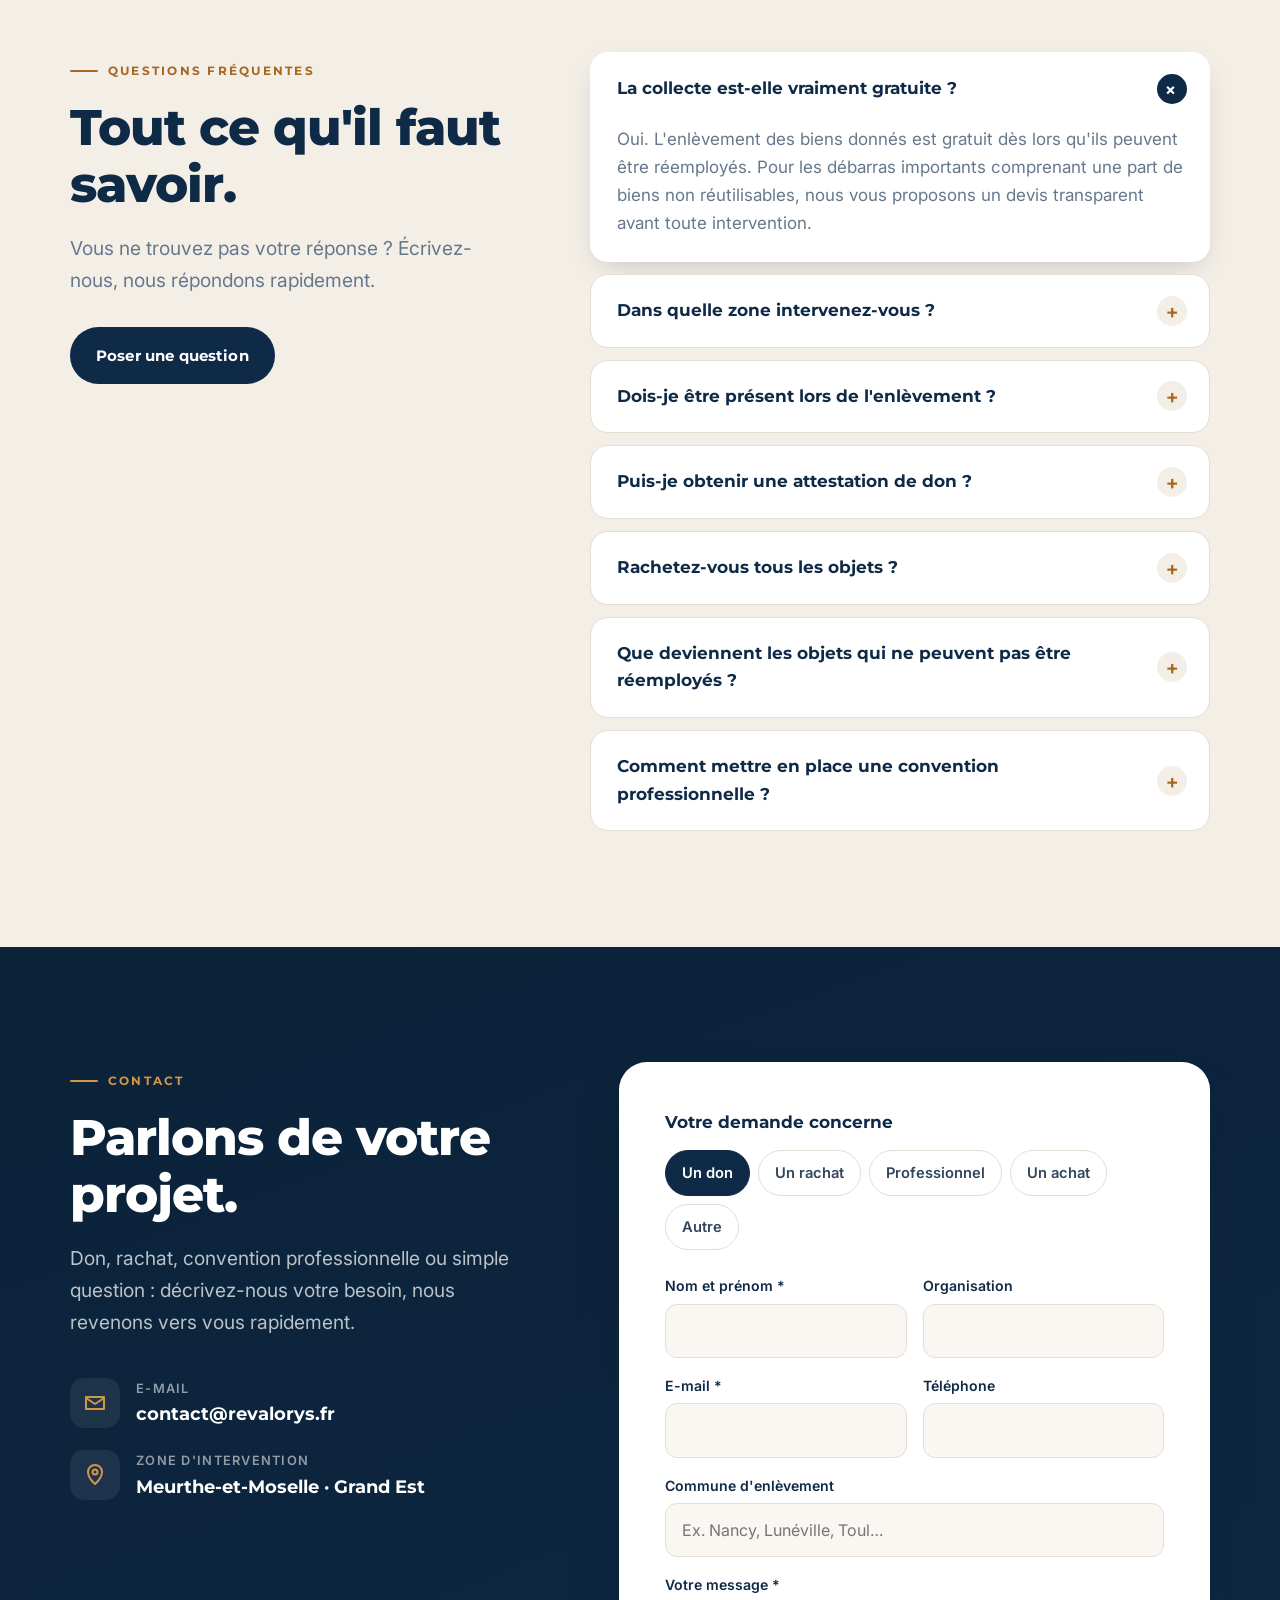
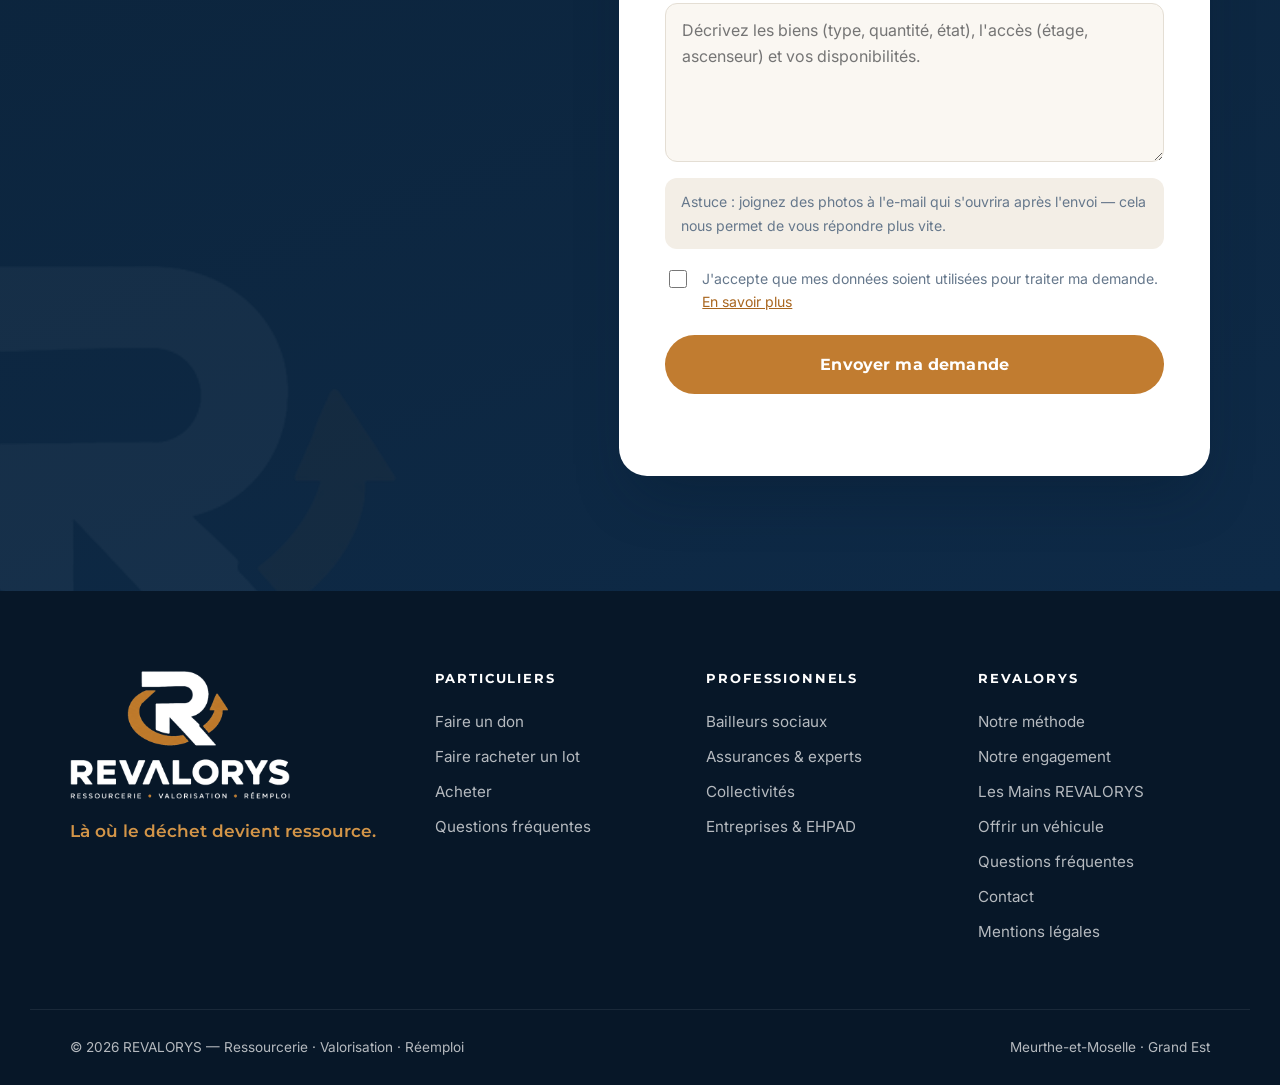
==== commit 6bbb4bed: "Mise en avant des artisans sur l'accueil ; don de véhicule définitif (propriété REVALORYS) Co-Author" ====
--- a/index.html
+++ b/index.html
@@ -87,7 +87,7 @@
         </div>
         <ul class="hero__proofs reveal" aria-label="Nos engagements">
           <li><svg class="i" viewBox="0 0 24 24" aria-hidden="true"><path d="M20 6 9 17l-5-5"/></svg>Enlèvement gratuit des dons</li>
-          <li><svg class="i" viewBox="0 0 24 24" aria-hidden="true"><path d="M20 6 9 17l-5-5"/></svg>Intervention rapide</li>
+          <li><svg class="i" viewBox="0 0 24 24" aria-hidden="true"><path d="M20 6 9 17l-5-5"/></svg>Restauré à la main par des artisans locaux</li>
           <li><svg class="i" viewBox="0 0 24 24" aria-hidden="true"><path d="M20 6 9 17l-5-5"/></svg>Meurthe-et-Moselle & Grand Est</li>
         </ul>
       </div>
@@ -151,8 +151,8 @@
       <div class="container manifesto__grid">
         <div class="manifesto__intro reveal">
           <p class="eyebrow">Qui sommes-nous</p>
-          <h2 class="h2">Une ressourcerie nouvelle génération, exigeante et solidaire.</h2>
-          <p class="lead">REVALORYS donne une seconde vie aux biens qui en ont encore une. Nous combinons la rigueur d'un prestataire professionnel — délais tenus, traçabilité, reporting — avec la mission d'une ressourcerie&nbsp;: réduire les déchets, créer de l'emploi local et rendre le réemploi accessible à tous.</p>
+          <h2 class="h2">La ressourcerie qui remet <span class="accent">le savoir-faire</span> au centre.</h2>
+          <p class="lead">REVALORYS donne une seconde vie aux biens qui en ont encore une, grâce aux mains d'artisans, de passionnés et de retraités du territoire. Nous combinons la rigueur d'un prestataire professionnel — délais tenus, traçabilité, reporting — avec la mission d'une ressourcerie&nbsp;: réduire les déchets, créer de l'emploi local et rendre le réemploi accessible à tous.</p>
         </div>
         <ol class="pillars">
           <li class="pillar reveal">
@@ -174,12 +174,50 @@
       </div>
     </section>
 
+    <!-- ============ LES MAINS REVALORYS ============ -->
+    <section class="section mains" id="artisans">
+      <div class="container">
+        <div class="mains__grid">
+          <div class="mains__intro reveal">
+            <p class="eyebrow">Les Mains REVALORYS</p>
+            <h2 class="h2">Chaque pièce a une histoire.<br><span class="accent">Et quelqu'un qui l'a faite.</span></h2>
+            <p class="lead">Nos meubles et objets sont confiés à des artisans partenaires — ébénistes, tapissiers, ferronniers, retraités passionnés — qui les restaurent à la main. Chaque pièce porte leur signature&nbsp;: scannez son QR code et découvrez qui l'a restaurée, et comment.</p>
+            <div class="mains__ctas">
+              <a href="artisans.html" class="btn btn--primary">Devenir artisan partenaire</a>
+              <a href="piece-exemple.html" class="btn btn--line">Voir une fiche pièce</a>
+            </div>
+          </div>
+          <div class="mains__visual reveal" aria-hidden="true">
+            <div class="tag-card">
+              <div class="tag-card__top">
+                <img src="assets/img/logo-mark.png" alt="" width="300" height="222">
+                <span>Restauré à la main</span>
+              </div>
+              <p class="tag-card__label">Pièce restaurée par</p>
+              <p class="tag-card__name">Un artisan du Grand Est</p>
+              <p class="tag-card__meta">Ébénisterie · Restauration · Finition</p>
+              <div class="tag-card__qr">
+                <img src="assets/img/qr-piece-exemple.svg" alt="" width="132" height="132">
+                <p><strong>Scannez-moi</strong>Découvrez la vidéo de restauration et le portrait de l'artisan.</p>
+              </div>
+            </div>
+          </div>
+        </div>
+        <ol class="mains__steps">
+          <li class="reveal"><span>01</span><strong>Collecte</strong><p>REVALORYS récupère la pièce en don.</p></li>
+          <li class="reveal"><span>02</span><strong>Restauration</strong><p>Un artisan partenaire lui redonne vie, à la main.</p></li>
+          <li class="reveal"><span>03</span><strong>Signature</strong><p>Vidéo avant / après, portrait, QR code sur la pièce.</p></li>
+          <li class="reveal"><span>04</span><strong>Vente</strong><p>L'artisan et REVALORYS sont rémunérés à la vente.</p></li>
+        </ol>
+      </div>
+    </section>
+
     <!-- ============ KEY FIGURES ============ -->
     <section class="figures" aria-label="Nos engagements en chiffres">
       <div class="container figures__grid">
         <div class="figure reveal"><span class="figure__value">0 €</span><span class="figure__label">pour l'enlèvement de vos dons</span></div>
         <div class="figure reveal"><span class="figure__value">48 h</span><span class="figure__label">prise en charge sous contrat pro</span></div>
-        <div class="figure reveal"><span class="figure__value">5</span><span class="figure__label">étapes, de la collecte au réemploi</span></div>
+        <div class="figure reveal"><span class="figure__value">50 %</span><span class="figure__label">du prix de vente reversé à l'artisan</span></div>
         <div class="figure reveal"><span class="figure__value">100 %</span><span class="figure__label">local&nbsp;: ancré dans le Grand Est</span></div>
       </div>
     </section>
@@ -191,7 +229,7 @@
           <div>
             <p class="eyebrow">Appel au don</p>
             <h2 class="h2">Nous cherchons notre utilitaire.</h2>
-            <p class="lead">Sans camionnette, pas de collecte. Un véhicule qui dort dans un garage ou qui sort d'une flotte d'entreprise peut sauver des centaines de meubles chaque mois. Votre nom roulera avec lui.</p>
+            <p class="lead">Sans camionnette, pas de collecte. Un véhicule qui dort dans un garage ou qui sort d'une flotte d'entreprise peut sauver des centaines de meubles chaque mois. Il deviendra le véhicule de REVALORYS, avec votre nom inscrit dessus.</p>
             <div class="vehicle-call__ctas">
               <a href="don-vehicule.html" class="btn btn--primary">Offrir un véhicule</a>
               <a href="don-vehicule.html#aider" class="btn btn--ghost">Partager l'appel</a>
@@ -199,8 +237,8 @@
           </div>
           <ul class="vehicle-call__list">
             <li><svg class="i" viewBox="0 0 24 24" aria-hidden="true"><path d="M20 6 9 17l-5-5"/></svg>Votre nom inscrit sur le véhicule</li>
-            <li><svg class="i" viewBox="0 0 24 24" aria-hidden="true"><path d="M20 6 9 17l-5-5"/></svg>Une remise des clés partagée</li>
-            <li><svg class="i" viewBox="0 0 24 24" aria-hidden="true"><path d="M20 6 9 17l-5-5"/></svg>Un bilan annuel de « votre » véhicule</li>
+            <li><svg class="i" viewBox="0 0 24 24" aria-hidden="true"><path d="M20 6 9 17l-5-5"/></svg>Un don définitif : le véhicule devient celui de REVALORYS</li>
+            <li><svg class="i" viewBox="0 0 24 24" aria-hidden="true"><path d="M20 6 9 17l-5-5"/></svg>Un bilan annuel de tout ce qu'il a permis</li>
             <li><svg class="i" viewBox="0 0 24 24" aria-hidden="true"><path d="M20 6 9 17l-5-5"/></svg>Toutes les démarches prises en charge</li>
           </ul>
         </div>
@@ -384,57 +422,20 @@
           <div class="btile btile--ochre"><svg viewBox="0 0 48 48"><path d="M24 6v6M16 12h16l4 14H12zM24 26v12M16 42h16"/></svg><strong>Déco & luminaires</strong></div>
           <div class="btile btile--light"><svg viewBox="0 0 48 48"><path d="M18 6h12M20 6v6c-6 3-9 9-9 15 0 8 6 15 13 15s13-7 13-15c0-6-3-12-9-15V6M14 28h20"/></svg><strong>Pièces anciennes</strong></div>
           <div class="btile btile--navy2"><svg viewBox="0 0 48 48"><path d="M14 6h20a2 2 0 0 1 2 2v34a2 2 0 0 1-2 2H14a2 2 0 0 1-2-2V8a2 2 0 0 1 2-2zM12 18h24M17 11v3M17 23v6"/></svg><strong>Électroménager</strong></div>
-          <span class="boutique__stamp">Sélectionné · Vérifié · Prix juste</span>
+          <span class="boutique__stamp">Restauré à la main · Signé · Unique</span>
         </div>
         <div class="boutique__text reveal">
           <p class="eyebrow eyebrow--light">Acheter</p>
-          <h2 class="h2">Chiner, c'est choisir<br><span class="accent">une autre façon de consommer.</span></h2>
-          <p class="lead">Meubles, électroménager, décoration, pièces anciennes&nbsp;: des objets sélectionnés, nettoyés et vérifiés, à prix justes. La sélection change chaque semaine — suivez nos annonces pour ne rien manquer.</p>
+          <h2 class="h2">Restauré à la main,<br><span class="accent">signé par l'artisan.</span></h2>
+          <p class="lead">Meubles, électroménager, décoration, pièces anciennes&nbsp;: des objets sélectionnés, restaurés par nos artisans partenaires et vendus avec leur histoire. Chaque pièce porte le nom de celui ou celle qui lui a redonné vie. La sélection change chaque semaine — suivez nos annonces pour ne rien manquer.</p>
           <ul class="boutique__channels">
             <li><strong>En ligne</strong><span>Nos annonces sur les principales plateformes de seconde main</span></li>
             <li><strong>Sur rendez-vous</strong><span>Venez voir une pièce avant de l'acheter, en Meurthe-et-Moselle</span></li>
             <li><strong>En lots</strong><span>Équipement complet de bureaux, logements et structures</span></li>
+            <li><strong>Bientôt</strong><span>Notre espace REVALORYS, où découvrir les pièces de nos artisans</span></li>
           </ul>
           <a href="#contact" class="btn btn--accent" data-subject="boutique">Demander une pièce</a>
         </div>
-      </div>
-    </section>
-
-    <!-- ============ LES MAINS REVALORYS ============ -->
-    <section class="section mains" id="artisans">
-      <div class="container">
-        <div class="mains__grid">
-          <div class="mains__intro reveal">
-            <p class="eyebrow">Les Mains REVALORYS</p>
-            <h2 class="h2">Chaque pièce a une histoire.<br><span class="accent">Et quelqu'un qui l'a faite.</span></h2>
-            <p class="lead">Nos meubles et objets sont confiés à des artisans partenaires — ébénistes, tapissiers, ferronniers, retraités passionnés — qui les restaurent à la main. Chaque pièce porte leur signature&nbsp;: scannez son QR code et découvrez qui l'a restaurée, et comment.</p>
-            <div class="mains__ctas">
-              <a href="artisans.html" class="btn btn--primary">Devenir artisan partenaire</a>
-              <a href="piece-exemple.html" class="btn btn--line">Voir une fiche pièce</a>
-            </div>
-          </div>
-          <div class="mains__visual reveal" aria-hidden="true">
-            <div class="tag-card">
-              <div class="tag-card__top">
-                <img src="assets/img/logo-mark.png" alt="" width="300" height="222">
-                <span>Restauré à la main</span>
-              </div>
-              <p class="tag-card__label">Pièce restaurée par</p>
-              <p class="tag-card__name">Un artisan du Grand Est</p>
-              <p class="tag-card__meta">Ébénisterie · Restauration · Finition</p>
-              <div class="tag-card__qr">
-                <img src="assets/img/qr-piece-exemple.svg" alt="" width="132" height="132">
-                <p><strong>Scannez-moi</strong>Découvrez la vidéo de restauration et le portrait de l'artisan.</p>
-              </div>
-            </div>
-          </div>
-        </div>
-        <ol class="mains__steps">
-          <li class="reveal"><span>01</span><strong>Collecte</strong><p>REVALORYS récupère la pièce en don.</p></li>
-          <li class="reveal"><span>02</span><strong>Restauration</strong><p>Un artisan partenaire lui redonne vie, à la main.</p></li>
-          <li class="reveal"><span>03</span><strong>Signature</strong><p>Vidéo avant / après, portrait, QR code sur la pièce.</p></li>
-          <li class="reveal"><span>04</span><strong>Vente</strong><p>L'artisan et REVALORYS sont rémunérés à la vente.</p></li>
-        </ol>
       </div>
     </section>
 
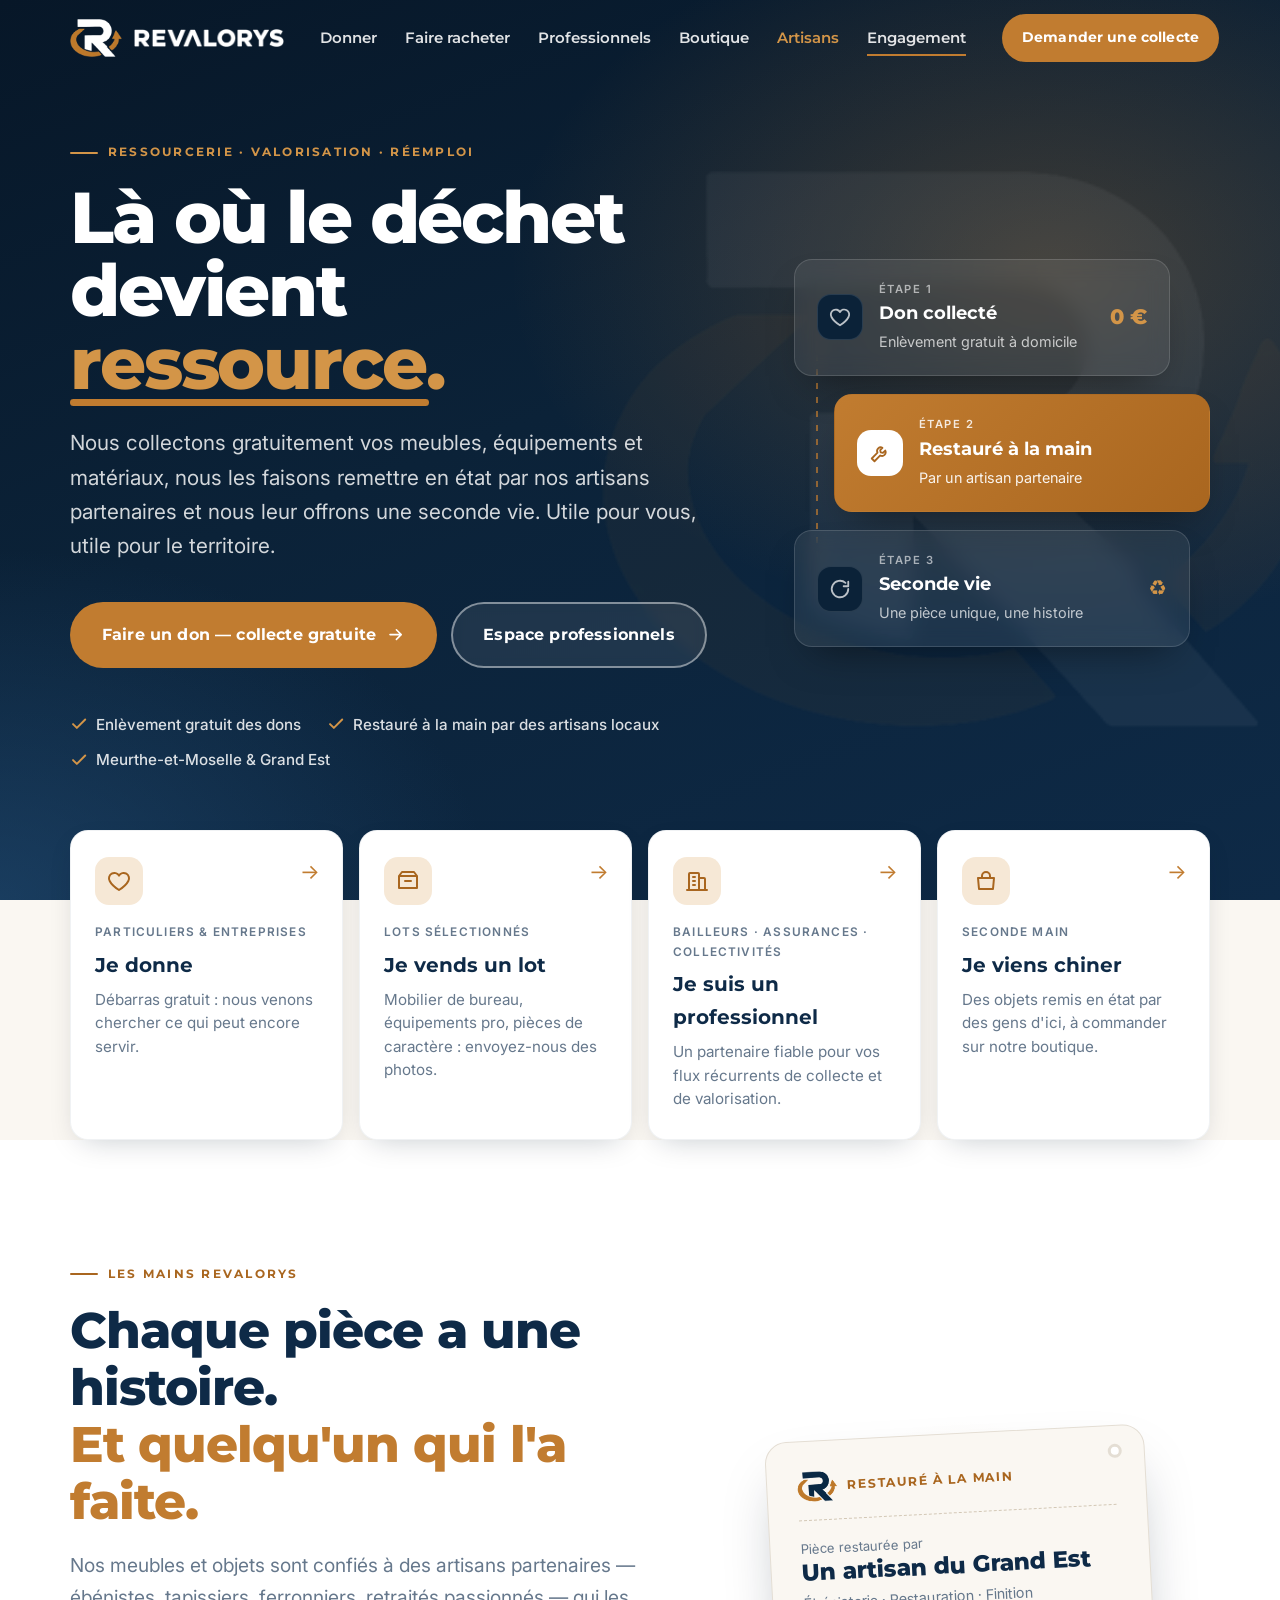
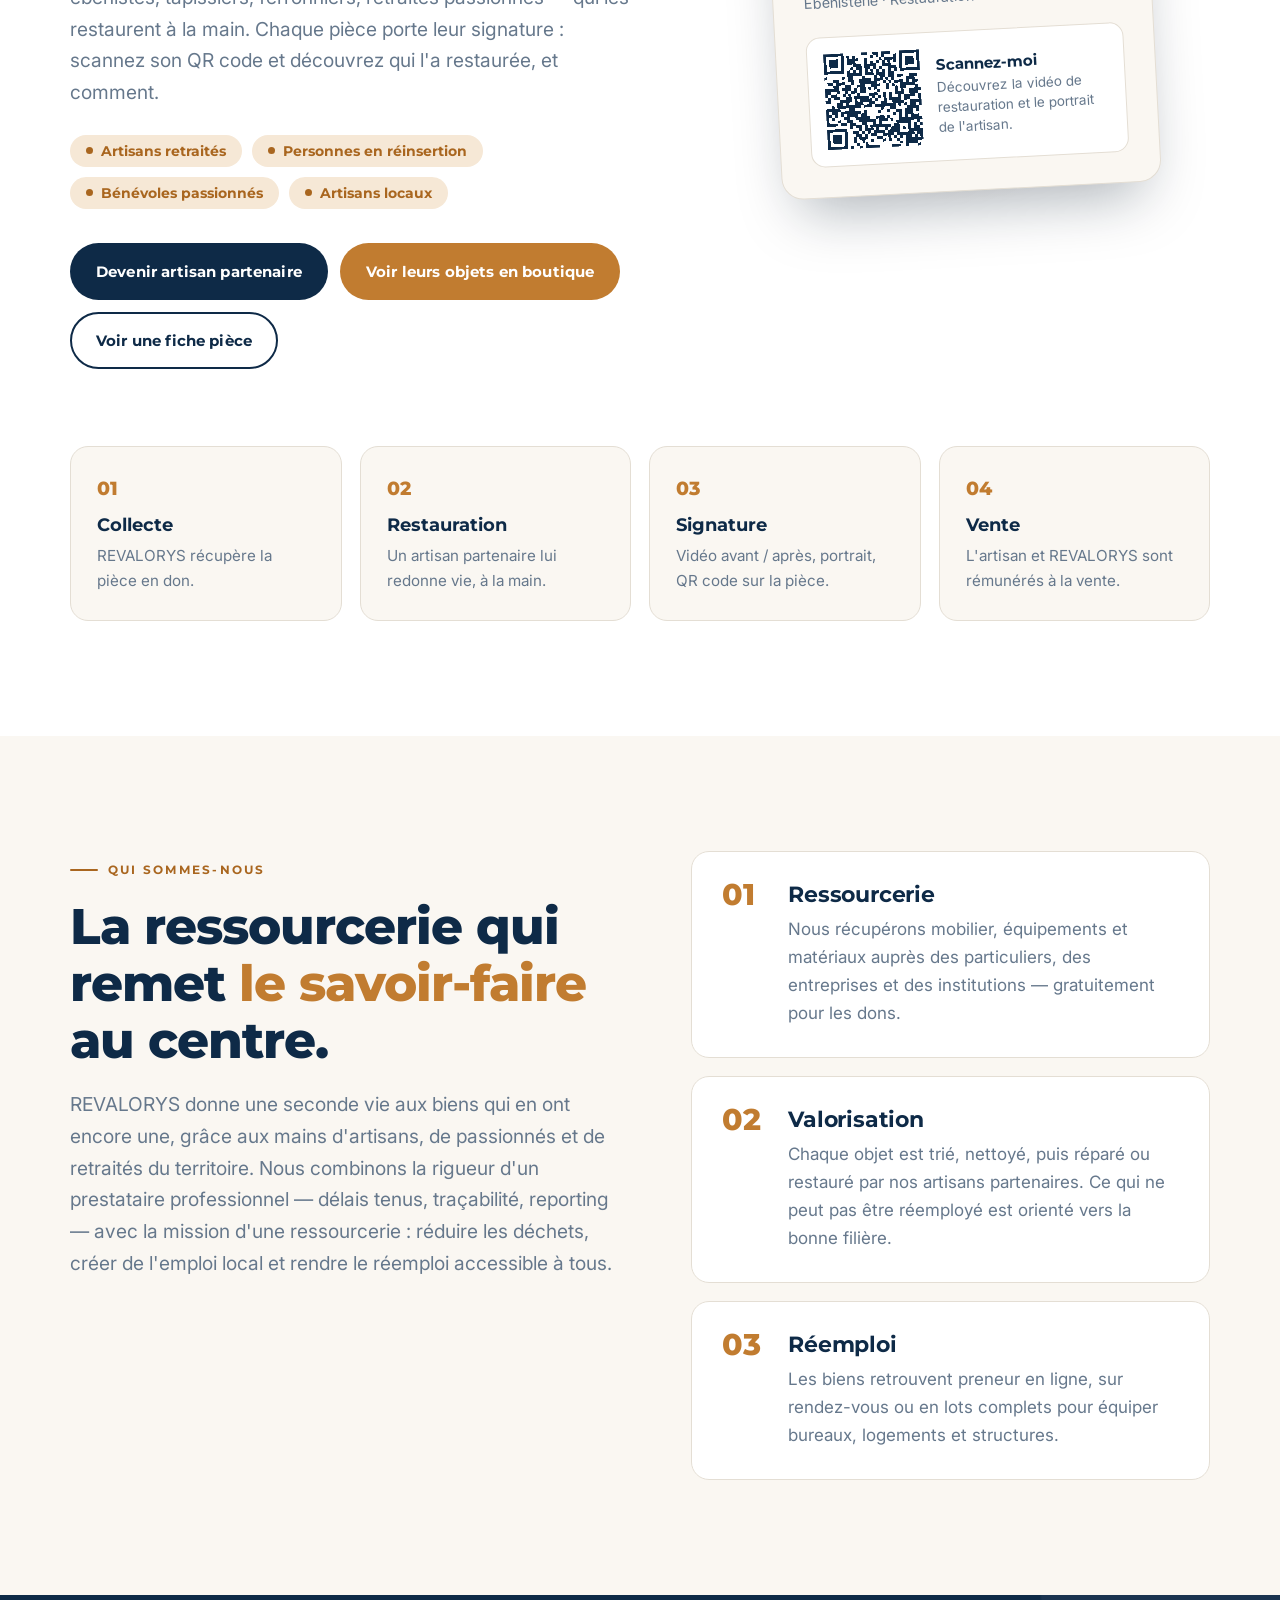
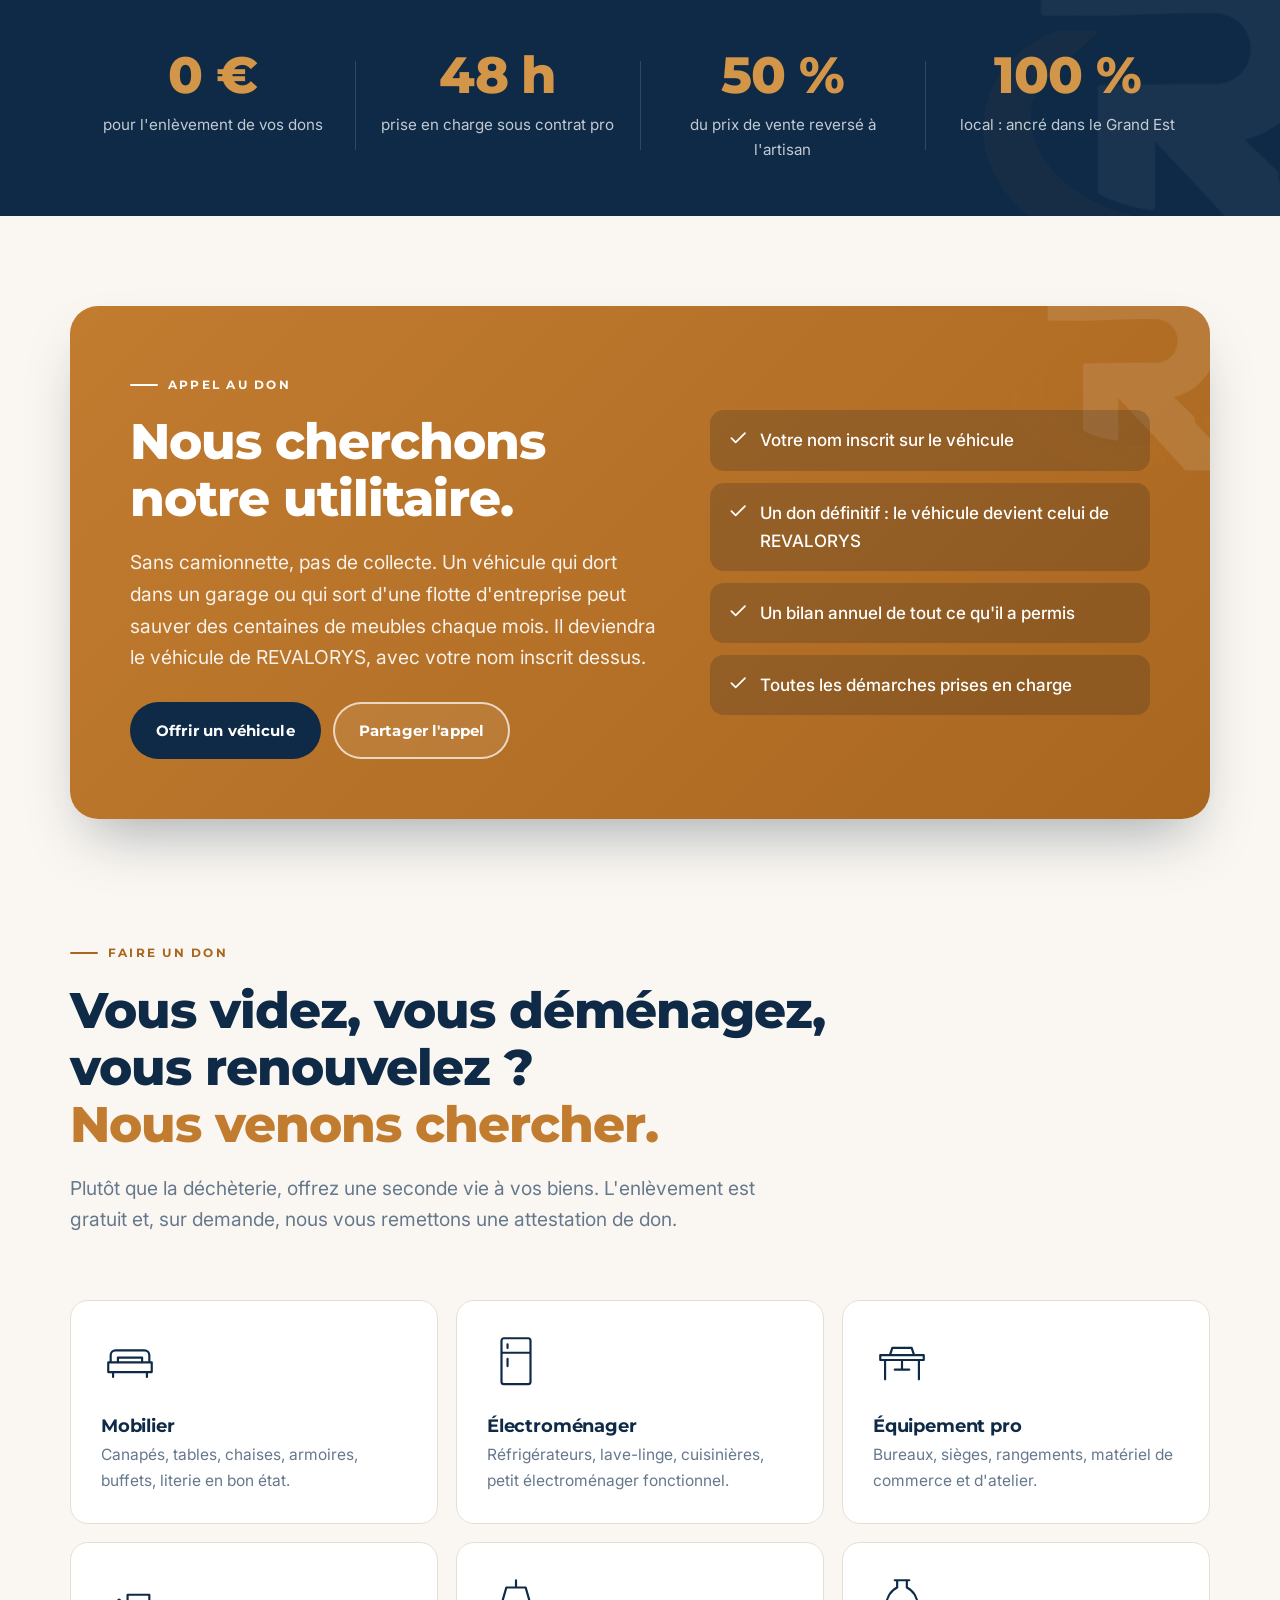
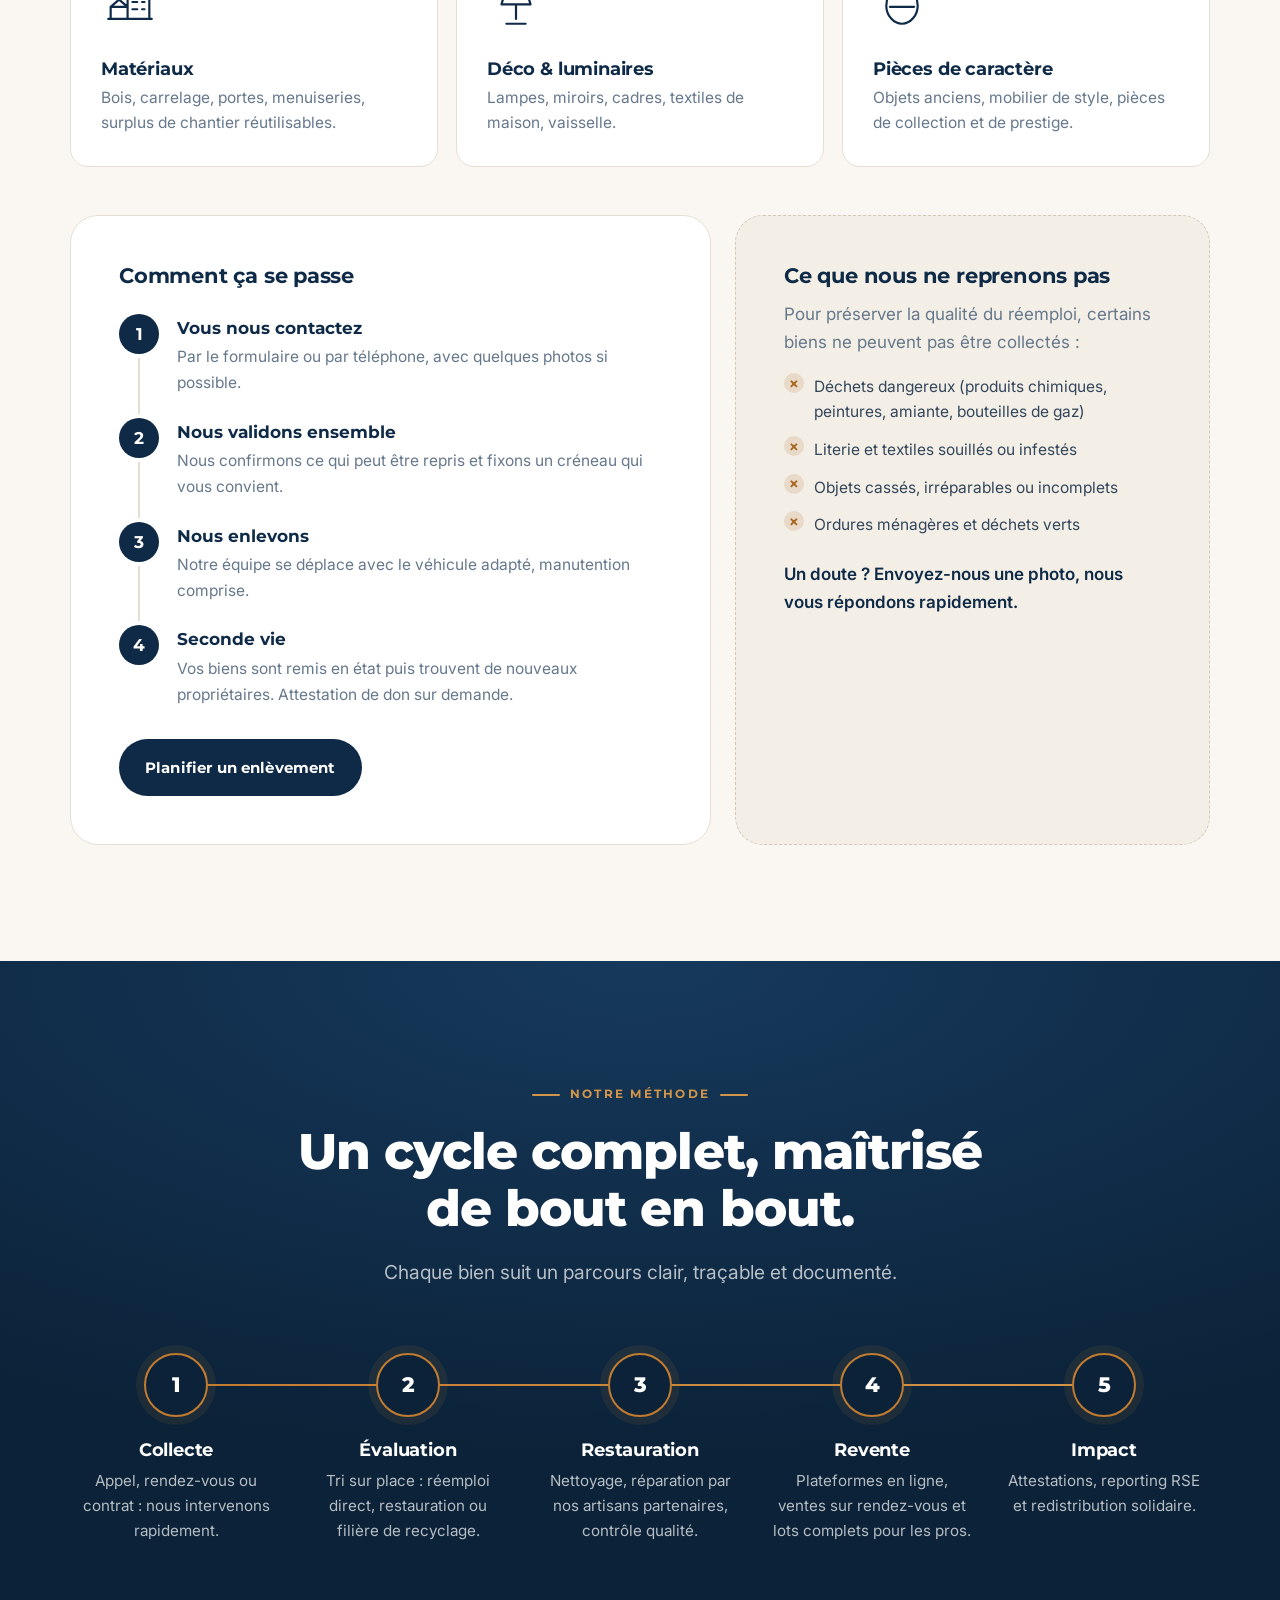
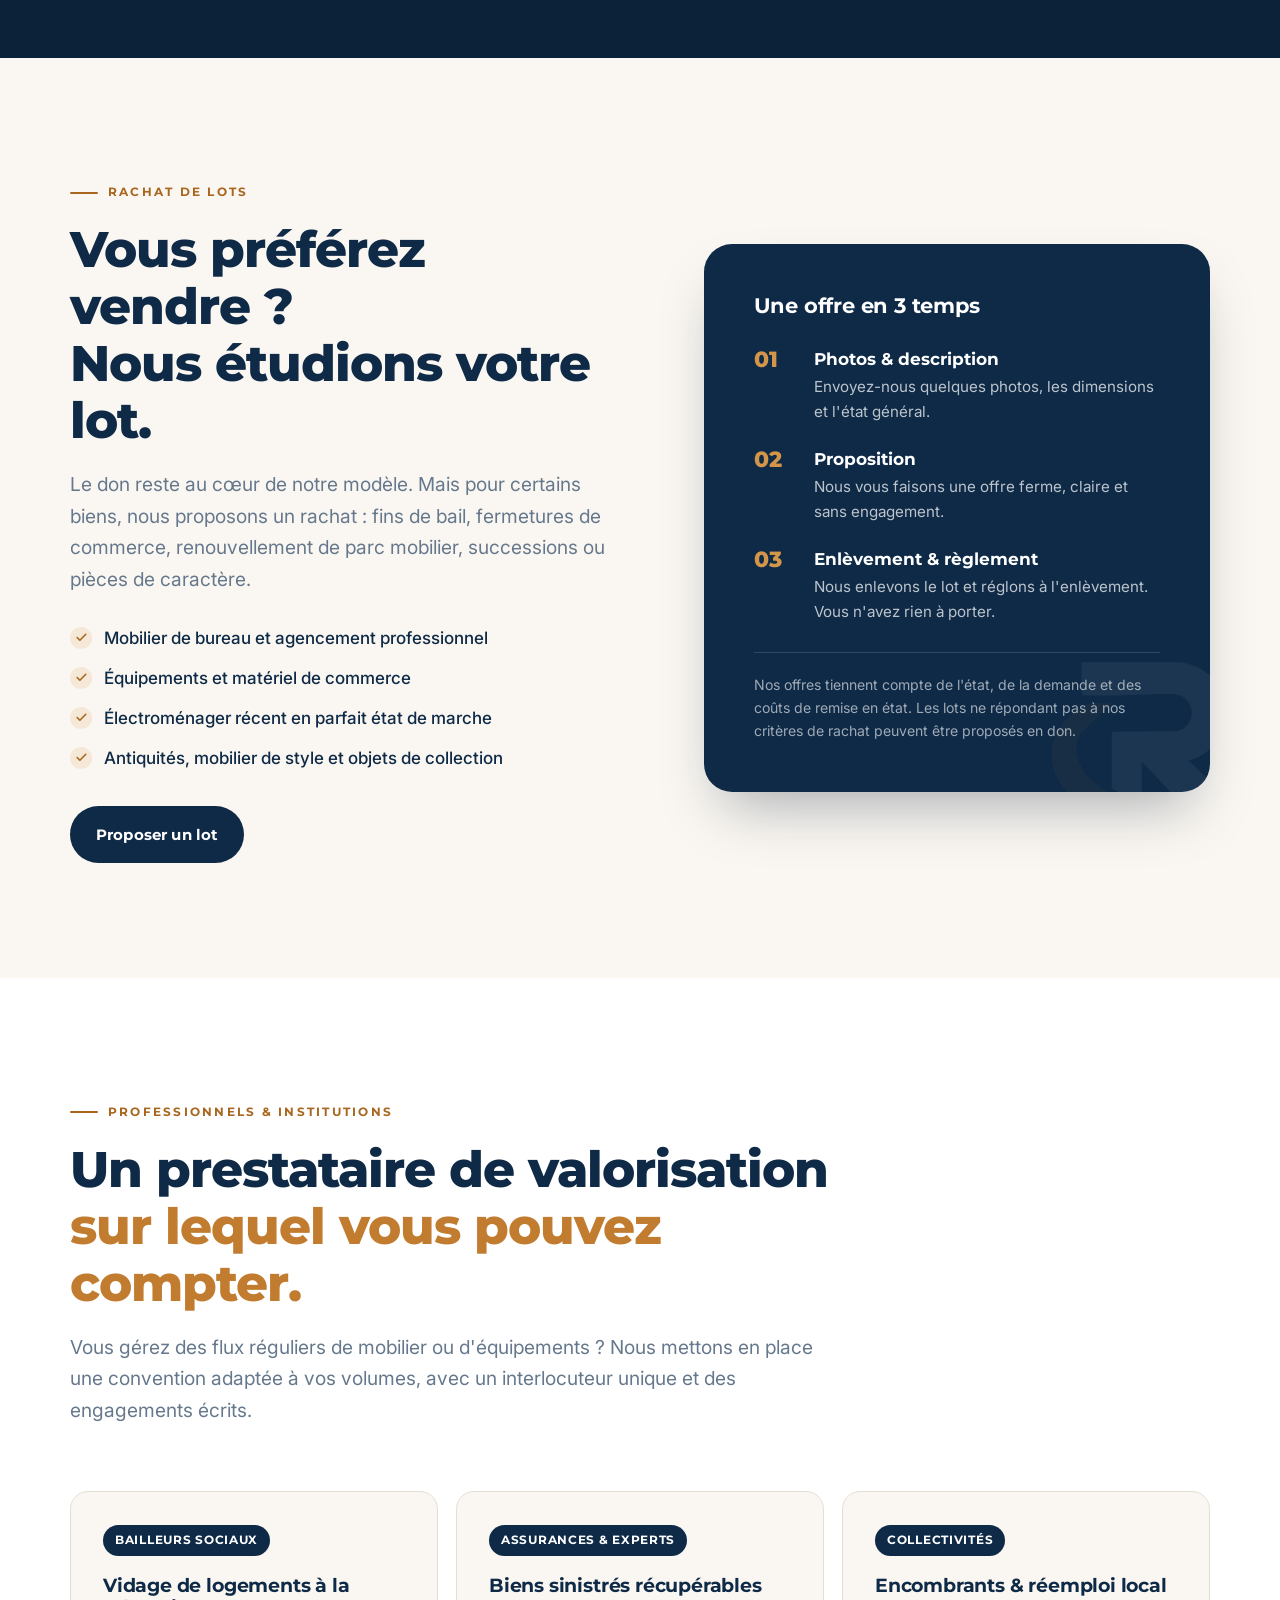
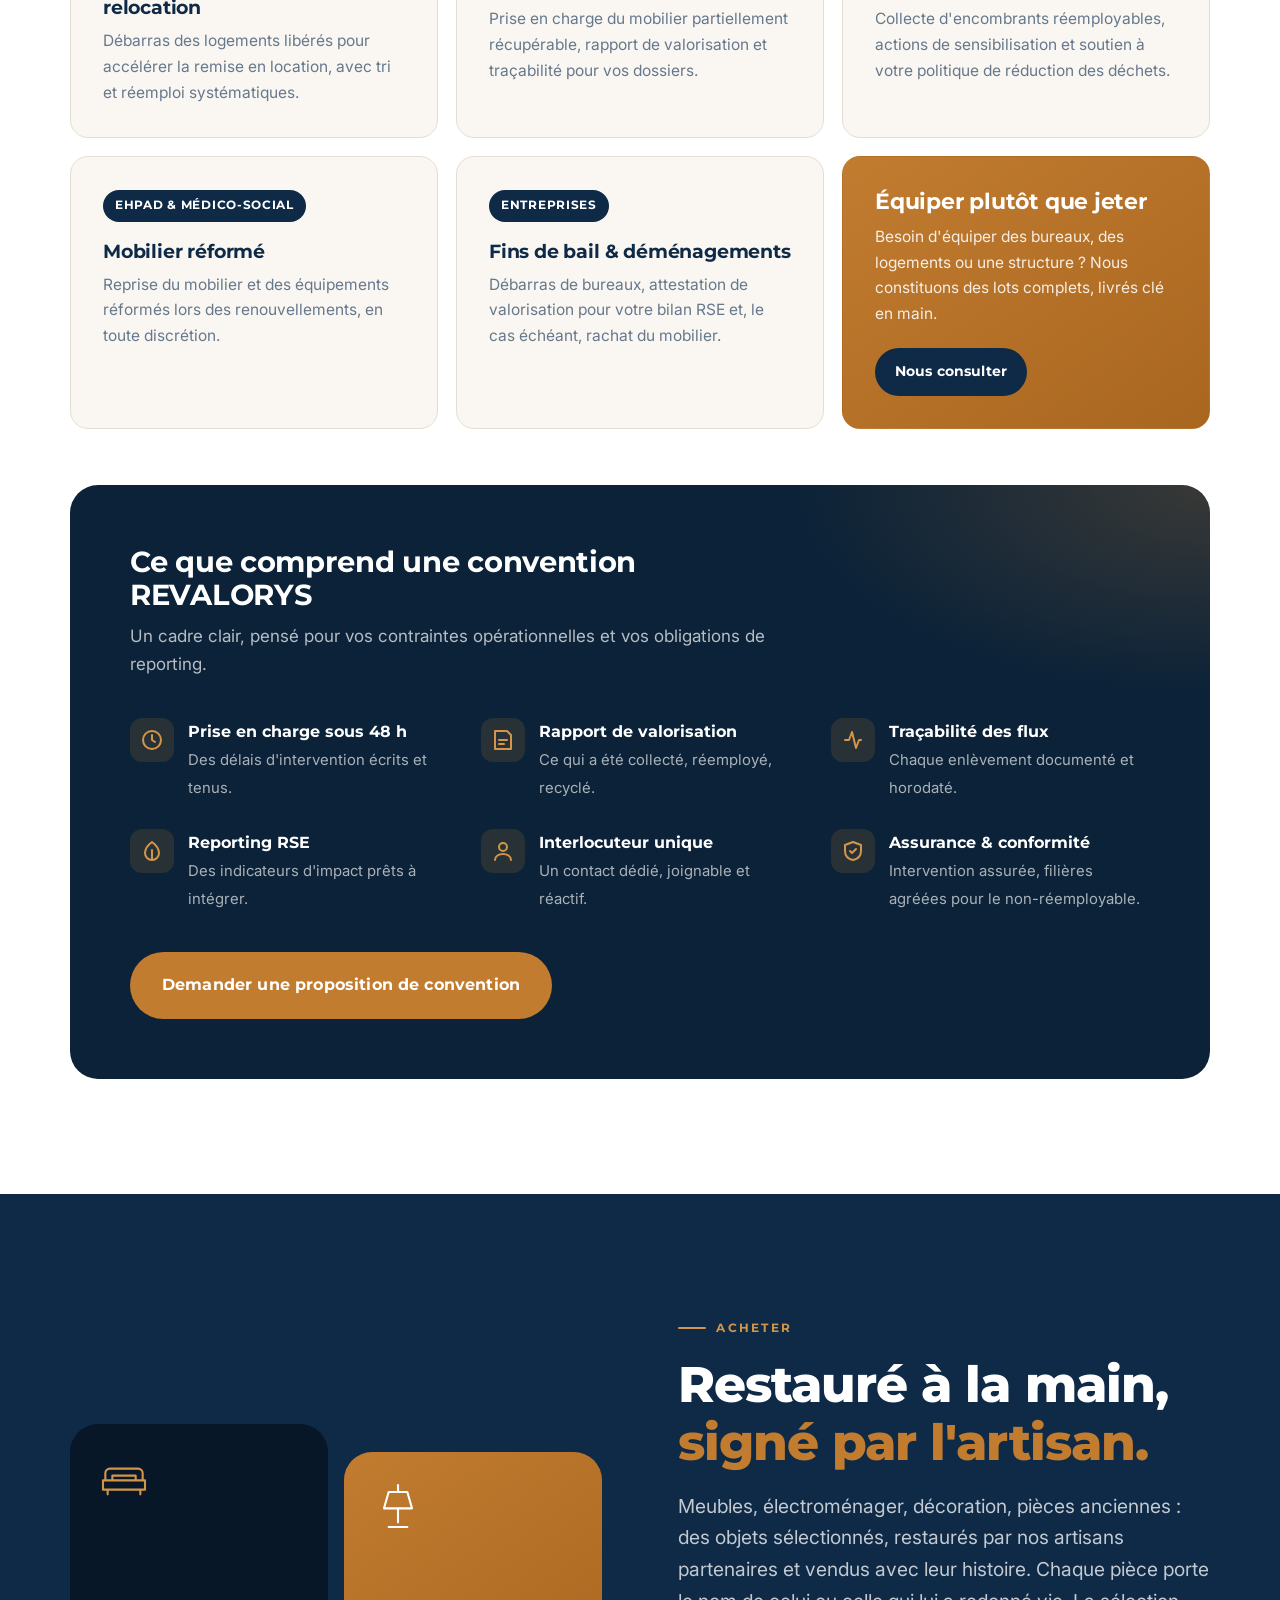
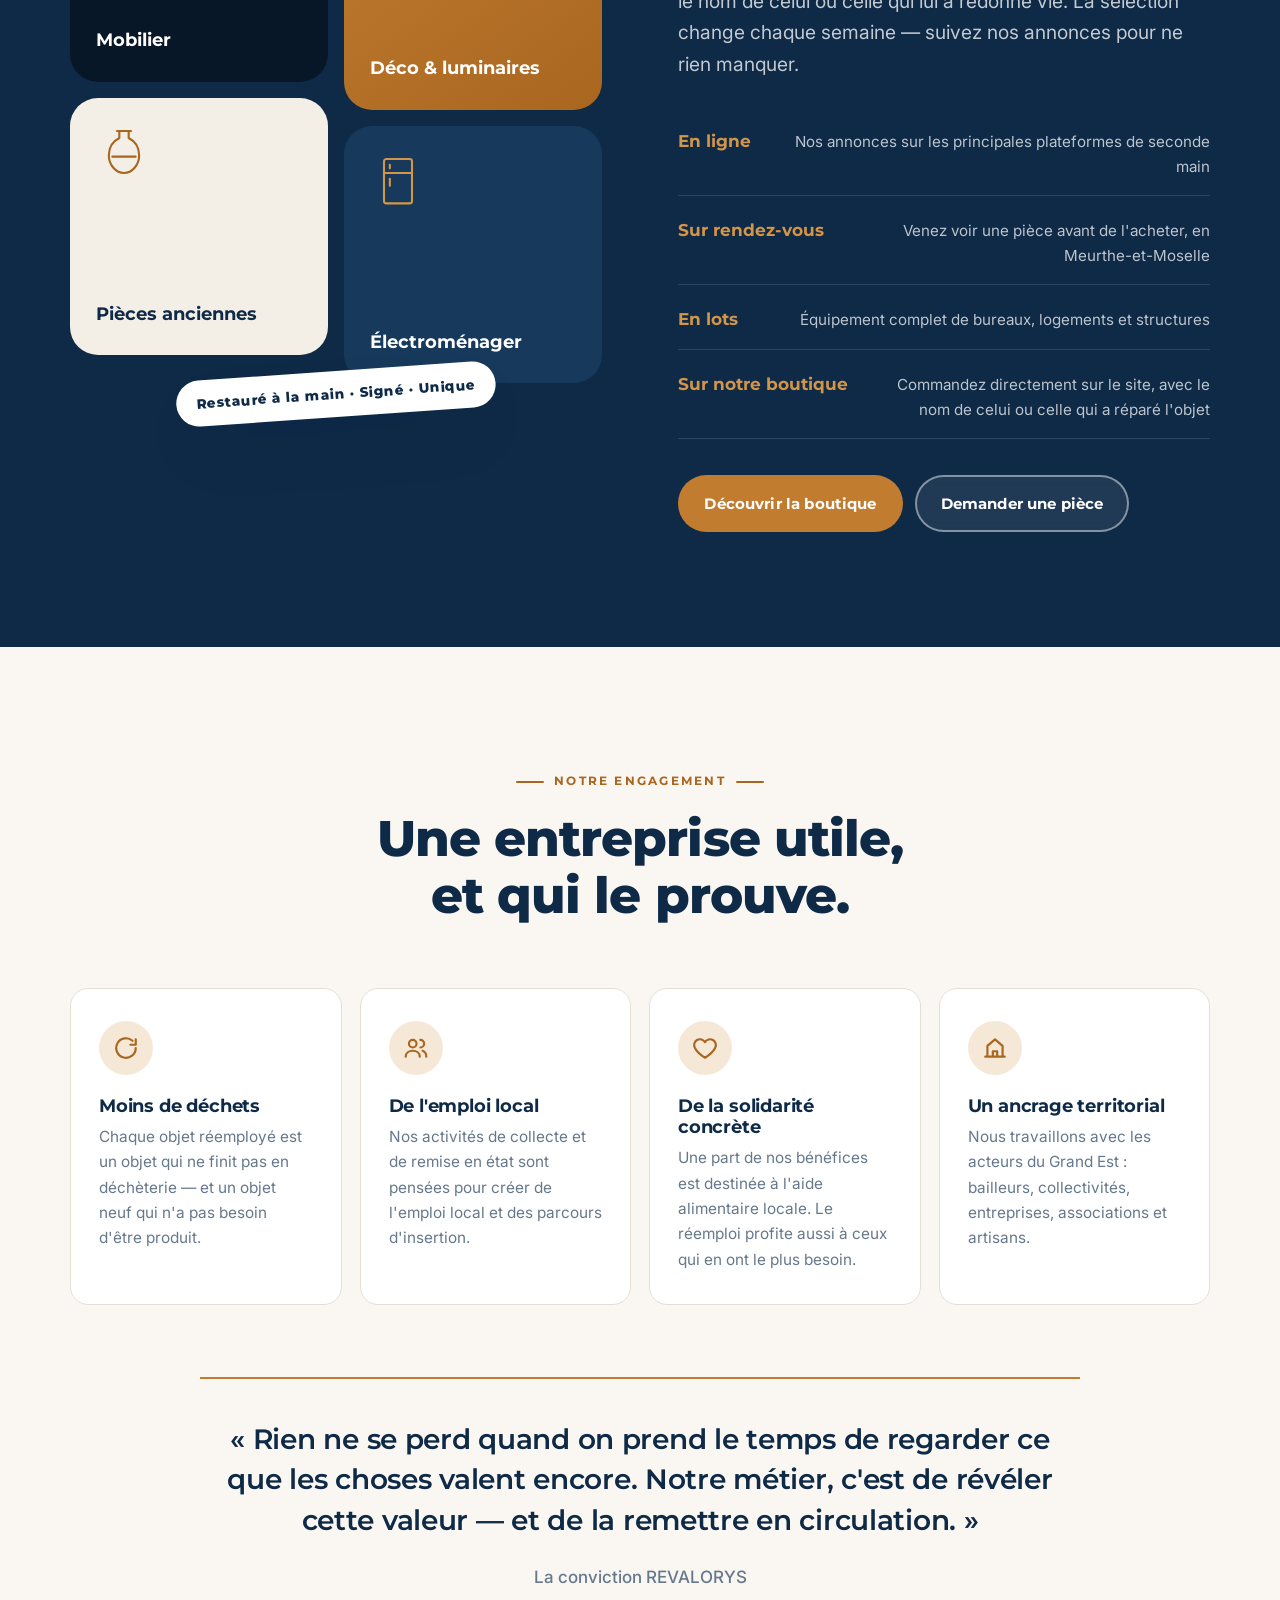
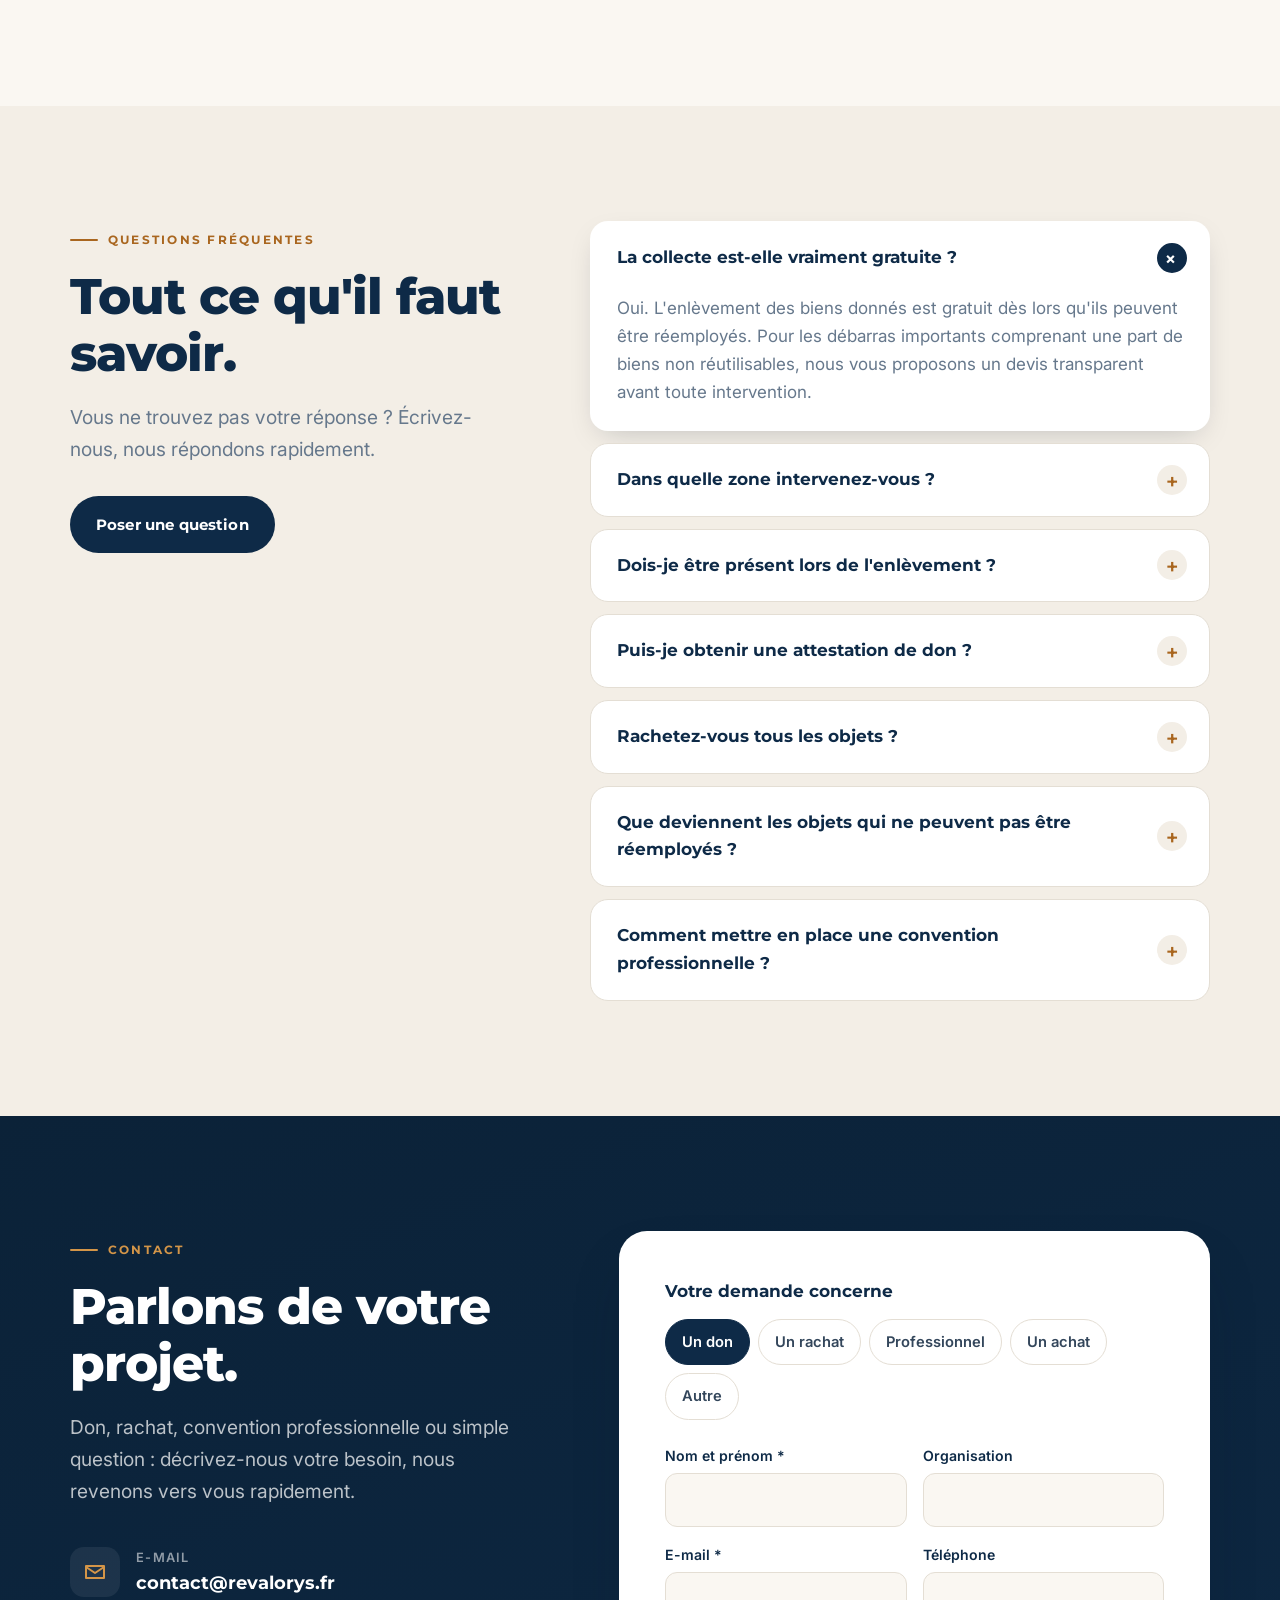
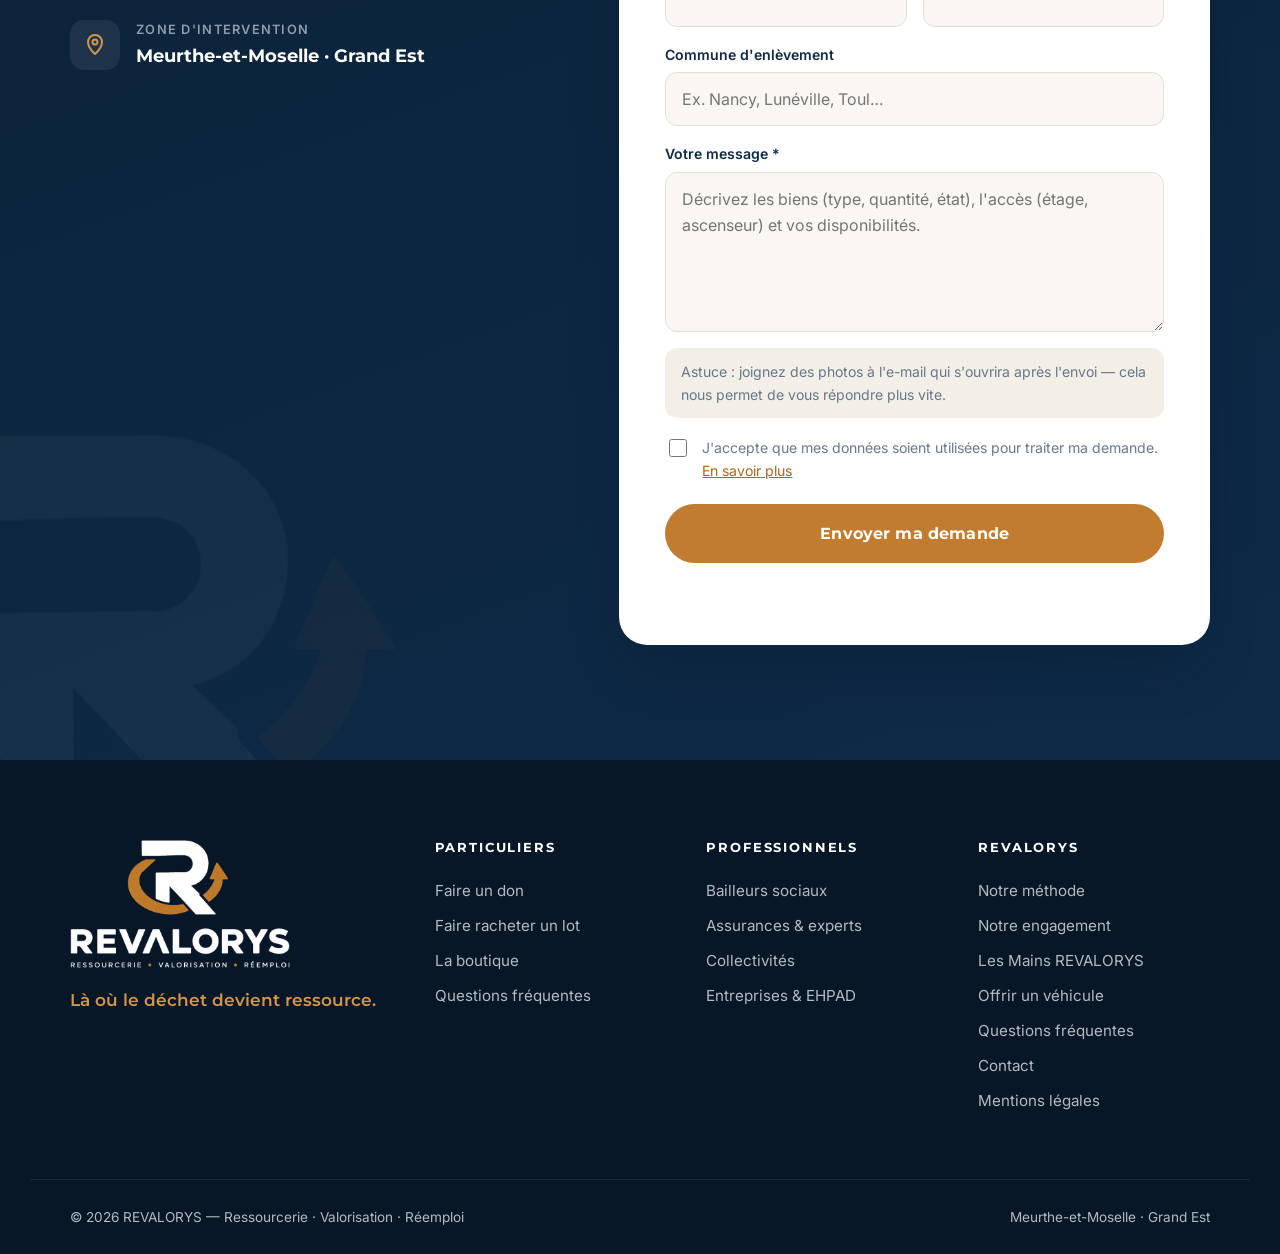
==== commit 939fa91c: "Boutique en ligne + mise en avant des personnes qui réparent - boutique.html : catalogue filtrable, " ====
--- a/index.html
+++ b/index.html
@@ -54,9 +54,9 @@
         <a href="#donner">Donner</a>
         <a href="#rachat">Faire racheter</a>
         <a href="#professionnels">Professionnels</a>
-        <a href="#boutique">Acheter</a>
+        <a href="boutique.html">Boutique</a>
+        <a href="#artisans" class="nav__highlight">Artisans</a>
         <a href="#engagement">Engagement</a>
-        <a href="artisans.html" class="nav__highlight">Artisans</a>
         <a href="#contact" class="nav__cta-mobile btn btn--accent">Demander une collecte</a>
       </nav>
       <div class="header__actions">
@@ -135,14 +135,59 @@
             <span class="path__text">Un partenaire fiable pour vos flux récurrents de collecte et de valorisation.</span>
             <span class="path__arrow" aria-hidden="true">→</span>
           </a>
-          <a href="#boutique" class="path reveal">
+          <a href="boutique.html" class="path reveal">
             <span class="path__icon"><svg viewBox="0 0 24 24" aria-hidden="true"><path d="M4 9h16l-1 11H5L4 9zM8 9V7a4 4 0 0 1 8 0v2"/></svg></span>
             <span class="path__kicker">Seconde main</span>
             <strong>Je viens chiner</strong>
-            <span class="path__text">Des pièces sélectionnées et remises en état, en ligne et sur rendez-vous.</span>
+            <span class="path__text">Des objets remis en état par des gens d'ici, à commander sur notre boutique.</span>
             <span class="path__arrow" aria-hidden="true">→</span>
           </a>
         </div>
+      </div>
+    </section>
+
+    <!-- ============ LES MAINS REVALORYS ============ -->
+    <section class="section mains" id="artisans">
+      <div class="container">
+        <div class="mains__grid">
+          <div class="mains__intro reveal">
+            <p class="eyebrow">Les Mains REVALORYS</p>
+            <h2 class="h2">Chaque pièce a une histoire.<br><span class="accent">Et quelqu'un qui l'a faite.</span></h2>
+            <p class="lead">Nos meubles et objets sont confiés à des artisans partenaires — ébénistes, tapissiers, ferronniers, retraités passionnés — qui les restaurent à la main. Chaque pièce porte leur signature&nbsp;: scannez son QR code et découvrez qui l'a restaurée, et comment.</p>
+            <ul class="mains__people" aria-label="Qui répare les objets REVALORYS">
+              <li>Artisans retraités</li>
+              <li>Personnes en réinsertion</li>
+              <li>Bénévoles passionnés</li>
+              <li>Artisans locaux</li>
+            </ul>
+            <div class="mains__ctas">
+              <a href="artisans.html" class="btn btn--primary">Devenir artisan partenaire</a>
+              <a href="boutique.html" class="btn btn--accent">Voir leurs objets en boutique</a>
+              <a href="piece-exemple.html" class="btn btn--line">Voir une fiche pièce</a>
+            </div>
+          </div>
+          <div class="mains__visual reveal" aria-hidden="true">
+            <div class="tag-card">
+              <div class="tag-card__top">
+                <img src="assets/img/logo-mark.png" alt="" width="300" height="222">
+                <span>Restauré à la main</span>
+              </div>
+              <p class="tag-card__label">Pièce restaurée par</p>
+              <p class="tag-card__name">Un artisan du Grand Est</p>
+              <p class="tag-card__meta">Ébénisterie · Restauration · Finition</p>
+              <div class="tag-card__qr">
+                <img src="assets/img/qr-piece-exemple.svg" alt="" width="132" height="132">
+                <p><strong>Scannez-moi</strong>Découvrez la vidéo de restauration et le portrait de l'artisan.</p>
+              </div>
+            </div>
+          </div>
+        </div>
+        <ol class="mains__steps">
+          <li class="reveal"><span>01</span><strong>Collecte</strong><p>REVALORYS récupère la pièce en don.</p></li>
+          <li class="reveal"><span>02</span><strong>Restauration</strong><p>Un artisan partenaire lui redonne vie, à la main.</p></li>
+          <li class="reveal"><span>03</span><strong>Signature</strong><p>Vidéo avant / après, portrait, QR code sur la pièce.</p></li>
+          <li class="reveal"><span>04</span><strong>Vente</strong><p>L'artisan et REVALORYS sont rémunérés à la vente.</p></li>
+        </ol>
       </div>
     </section>
 
@@ -174,44 +219,6 @@
       </div>
     </section>
 
-    <!-- ============ LES MAINS REVALORYS ============ -->
-    <section class="section mains" id="artisans">
-      <div class="container">
-        <div class="mains__grid">
-          <div class="mains__intro reveal">
-            <p class="eyebrow">Les Mains REVALORYS</p>
-            <h2 class="h2">Chaque pièce a une histoire.<br><span class="accent">Et quelqu'un qui l'a faite.</span></h2>
-            <p class="lead">Nos meubles et objets sont confiés à des artisans partenaires — ébénistes, tapissiers, ferronniers, retraités passionnés — qui les restaurent à la main. Chaque pièce porte leur signature&nbsp;: scannez son QR code et découvrez qui l'a restaurée, et comment.</p>
-            <div class="mains__ctas">
-              <a href="artisans.html" class="btn btn--primary">Devenir artisan partenaire</a>
-              <a href="piece-exemple.html" class="btn btn--line">Voir une fiche pièce</a>
-            </div>
-          </div>
-          <div class="mains__visual reveal" aria-hidden="true">
-            <div class="tag-card">
-              <div class="tag-card__top">
-                <img src="assets/img/logo-mark.png" alt="" width="300" height="222">
-                <span>Restauré à la main</span>
-              </div>
-              <p class="tag-card__label">Pièce restaurée par</p>
-              <p class="tag-card__name">Un artisan du Grand Est</p>
-              <p class="tag-card__meta">Ébénisterie · Restauration · Finition</p>
-              <div class="tag-card__qr">
-                <img src="assets/img/qr-piece-exemple.svg" alt="" width="132" height="132">
-                <p><strong>Scannez-moi</strong>Découvrez la vidéo de restauration et le portrait de l'artisan.</p>
-              </div>
-            </div>
-          </div>
-        </div>
-        <ol class="mains__steps">
-          <li class="reveal"><span>01</span><strong>Collecte</strong><p>REVALORYS récupère la pièce en don.</p></li>
-          <li class="reveal"><span>02</span><strong>Restauration</strong><p>Un artisan partenaire lui redonne vie, à la main.</p></li>
-          <li class="reveal"><span>03</span><strong>Signature</strong><p>Vidéo avant / après, portrait, QR code sur la pièce.</p></li>
-          <li class="reveal"><span>04</span><strong>Vente</strong><p>L'artisan et REVALORYS sont rémunérés à la vente.</p></li>
-        </ol>
-      </div>
-    </section>
-
     <!-- ============ KEY FIGURES ============ -->
     <section class="figures" aria-label="Nos engagements en chiffres">
       <div class="container figures__grid">
@@ -432,9 +439,12 @@
             <li><strong>En ligne</strong><span>Nos annonces sur les principales plateformes de seconde main</span></li>
             <li><strong>Sur rendez-vous</strong><span>Venez voir une pièce avant de l'acheter, en Meurthe-et-Moselle</span></li>
             <li><strong>En lots</strong><span>Équipement complet de bureaux, logements et structures</span></li>
-            <li><strong>Bientôt</strong><span>Notre espace REVALORYS, où découvrir les pièces de nos artisans</span></li>
+            <li><strong>Sur notre boutique</strong><span>Commandez directement sur le site, avec le nom de celui ou celle qui a réparé l'objet</span></li>
           </ul>
-          <a href="#contact" class="btn btn--accent" data-subject="boutique">Demander une pièce</a>
+          <div class="mains__ctas">
+            <a href="boutique.html" class="btn btn--accent">Découvrir la boutique</a>
+            <a href="#contact" class="btn btn--ghost" data-subject="boutique">Demander une pièce</a>
+          </div>
         </div>
       </div>
     </section>
@@ -599,7 +609,7 @@
         <h4>Particuliers</h4>
         <a href="#donner">Faire un don</a>
         <a href="#rachat">Faire racheter un lot</a>
-        <a href="#boutique">Acheter</a>
+        <a href="boutique.html">La boutique</a>
         <a href="#faq">Questions fréquentes</a>
       </div>
       <div>
--- a/assets/css/style.css
+++ b/assets/css/style.css
@@ -159,7 +159,6 @@
     linear-gradient(160deg, var(--navy-950) 0%, var(--navy-900) 45%, var(--navy-800) 100%);
 }
 .hero__bg::before { content: ""; position: absolute; right: -6%; top: 50%; width: min(760px, 60vw); aspect-ratio: 300 / 222; transform: translateY(-50%); background: url("../img/logo-mark-white.png") center/contain no-repeat; opacity: .05; }
-.hero__bg::after { content: ""; position: absolute; inset: 0; background-image: radial-gradient(rgba(255,255,255,.07) 1px, transparent 1px); background-size: 28px 28px; mask-image: linear-gradient(90deg, transparent, #000 60%); -webkit-mask-image: linear-gradient(90deg, transparent, #000 60%); }
 .hero__content { max-width: 1220px; }
 .hero__title {
   color: #fff; font-weight: 800; letter-spacing: -.03em;
@@ -802,7 +801,201 @@
   .btile strong { font-size: 1rem; }
   .boutique__stamp { font-size: .72rem; padding: 10px 14px; }
 }
-.hero__layout { grid-template-columns: 1.45fr 1fr; }
+@media (min-width: 981px) { .hero__layout { grid-template-columns: 1.45fr 1fr; } }
 .hero__layout .hero__title { max-width: none; font-size: clamp(2.6rem, 1.2rem + 4.1vw, 4.9rem); }
+
+/* ---------- Hero mobile : centré, épuré ---------- */
+@media (max-width: 980px) {
+  .hero { align-items: center; padding-top: calc(var(--header-h) + 28px); }
+  .hero__bg::before { display: none; }
+  .hero__content { text-align: center; max-width: 620px; margin-inline: auto; }
+  .hero__content .eyebrow { justify-content: center; flex-wrap: wrap; font-size: .72rem; letter-spacing: .16em; line-height: 1.6; }
+  .hero__content .eyebrow::before { display: none; }
+  .hero__layout .hero__title { font-size: clamp(2.5rem, 1.6rem + 4.5vw, 3.6rem); line-height: 1.05; }
+  .hero__lead { margin-inline: auto; max-width: 40ch; }
+  .hero__ctas { justify-content: center; }
+  .hero__proofs { justify-content: center; }
+}
+@media (max-width: 620px) {
+  .hero__lead { font-size: 1.05rem; line-height: 1.6; margin-top: 20px; }
+  .hero__ctas { flex-direction: column; gap: 12px; margin-top: 30px; }
+  .hero__ctas .btn { padding: 16px 22px; justify-content: center; }
+  .hero__proofs { align-items: center; }
+}
 .boutique__stamp { top: auto; bottom: -62px; transform: translateX(-50%) rotate(-4deg); }
 .boutique__tiles { margin-bottom: 62px; }
+
+/* =========================================================
+   BOUTIQUE
+   ========================================================= */
+/* En-tête clair (fiche produit) */
+.page--light .header { background: rgba(250,247,242,.95); backdrop-filter: saturate(160%) blur(14px); box-shadow: 0 1px 0 var(--line); }
+.page--light .header .brand__mark--dark, .page--light .header .brand__word--dark { opacity: 1; }
+.page--light .header .brand__mark--light, .page--light .header .brand__word--light { opacity: 0; }
+.page--light .header .nav a:not(.btn) { color: var(--ink); }
+.page--light .header .nav__highlight { color: var(--ochre-600) !important; }
+.page--light .header .burger span, .page--light .cart-btn { color: var(--ink); }
+.page--light .header .burger span { background: var(--ink); }
+.page--light .cart-btn { border-color: var(--line); background: #fff; }
+
+/* Bouton panier */
+.cart-btn { position: relative; display: inline-flex; align-items: center; gap: 8px; height: 44px; padding: 0 16px; border-radius: 99px; border: 1.5px solid rgba(255,255,255,.4); background: rgba(255,255,255,.08); color: #fff; font: 600 .9rem var(--font-display); cursor: pointer; transition: background .2s, color .2s, border-color .2s; }
+.cart-btn svg { width: 20px; height: 20px; fill: none; stroke: currentColor; stroke-width: 2; stroke-linecap: round; stroke-linejoin: round; }
+.cart-btn:hover { background: var(--ochre-500); border-color: var(--ochre-500); color: #fff; }
+.cart-btn__count { position: absolute; top: -6px; right: -6px; min-width: 22px; height: 22px; padding: 0 6px; border-radius: 99px; background: var(--ochre-500); color: #fff; font-size: .75rem; display: grid; place-items: center; box-shadow: 0 0 0 2px var(--navy-900); }
+.cart-btn__count[hidden] { display: none; }
+.header.is-scrolled .cart-btn { color: var(--ink); border-color: var(--line); background: #fff; }
+.header.is-scrolled .cart-btn:hover { background: var(--ochre-500); color: #fff; border-color: var(--ochre-500); }
+
+/* Hero boutique */
+.shop-hero h1 { max-width: 14ch; }
+
+/* Visuel produit (sans photo) */
+.pvis { position: absolute; inset: 0; display: flex; flex-direction: column; align-items: center; justify-content: center; gap: 12px; color: var(--ochre-400); background: linear-gradient(150deg, var(--navy-800), var(--navy-950)); }
+.pvis svg { width: 34%; max-width: 120px; fill: none; stroke: currentColor; stroke-width: 1.6; stroke-linecap: round; stroke-linejoin: round; }
+.pvis span { font: 700 .72rem var(--font-display); letter-spacing: .16em; text-transform: uppercase; color: rgba(255,255,255,.55); }
+.pvis--electromenager { background: linear-gradient(150deg, var(--navy-700), var(--navy-900)); }
+.pvis--assises { background: linear-gradient(150deg, var(--ochre-500), var(--ochre-600)); color: #fff; }
+.pvis--assises span { color: rgba(255,255,255,.8); }
+.pvis--luminaires { background: linear-gradient(150deg, var(--sand-100), #E9E0D2); color: var(--ochre-600); }
+.pvis--luminaires span { color: var(--muted); }
+.pvis--outillage { background: linear-gradient(150deg, var(--navy-600), var(--navy-800)); }
+.pvis--big svg { max-width: 180px; }
+
+/* Catalogue */
+.shop { background: var(--sand-50); }
+.shop-how { background: #fff; }
+.shop__head { display: flex; justify-content: space-between; align-items: flex-end; gap: 24px; flex-wrap: wrap; margin-bottom: 18px; }
+.shop__notice { font-size: .9rem; color: var(--muted); background: var(--sand-100); border-left: 3px solid var(--ochre-500); padding: 12px 16px; border-radius: 0 10px 10px 0; margin-bottom: 32px; }
+.filters { display: flex; flex-wrap: wrap; gap: 8px; }
+.chip { padding: 9px 16px; border-radius: 99px; border: 1.5px solid var(--line); background: #fff; color: var(--text); font: 600 .9rem var(--font-display); cursor: pointer; transition: all .2s; }
+.chip span { margin-left: 4px; color: var(--muted); font-weight: 500; }
+.chip:hover { border-color: var(--ochre-400); }
+.chip.is-active { background: var(--navy-800); border-color: var(--navy-800); color: #fff; }
+.chip.is-active span { color: rgba(255,255,255,.65); }
+.pgrid { display: grid; grid-template-columns: repeat(auto-fill, minmax(270px, 1fr)); gap: 22px; }
+.pcard { display: flex; flex-direction: column; background: #fff; border-radius: var(--radius); border: 1px solid var(--line); overflow: hidden; transition: transform .35s var(--ease), box-shadow .35s; }
+.pcard:hover { transform: translateY(-5px); box-shadow: var(--shadow); }
+.pcard[hidden] { display: none; }
+.pcard__media { position: relative; display: block; aspect-ratio: 4 / 3; overflow: hidden; }
+.pcard__media img { width: 100%; height: 100%; object-fit: cover; }
+.pcard__status { position: absolute; top: 14px; left: 14px; padding: 5px 12px; border-radius: 99px; font: 700 .72rem var(--font-display); letter-spacing: .06em; text-transform: uppercase; background: #fff; color: #1E7B4F; box-shadow: var(--shadow-sm); }
+.pcard__status--reserve { color: var(--ochre-600); }
+.pcard__status--vendu { color: var(--muted); }
+.pcard__qr { position: absolute; top: 14px; right: 14px; display: inline-flex; align-items: center; gap: 5px; padding: 5px 10px; border-radius: 99px; background: rgba(255,255,255,.14); border: 1px solid rgba(255,255,255,.3); color: #fff; font: 700 .72rem var(--font-display); backdrop-filter: blur(6px); }
+.pcard__qr svg { width: 14px; height: 14px; fill: none; stroke: currentColor; stroke-width: 2; }
+.pvis--luminaires ~ .pcard__qr { background: rgba(14,42,71,.08); border-color: rgba(14,42,71,.15); color: var(--ink); }
+.pcard--vendu .pcard__media { filter: grayscale(.7); opacity: .75; }
+.pcard__body { display: flex; flex-direction: column; flex: 1; padding: 20px 22px 22px; }
+.pcard__cat { font-size: .74rem; font-weight: 600; text-transform: uppercase; letter-spacing: .1em; color: var(--muted); }
+.pcard h3 { font-size: 1.12rem; margin-top: 6px; line-height: 1.3; }
+.pcard h3 a { color: inherit; text-decoration: none; }
+.pcard h3 a:hover { color: var(--ochre-600); }
+.pcard__who { display: flex; align-items: center; gap: 12px; margin: 16px 0 18px; padding: 12px; border-radius: 14px; background: var(--sand-50); }
+.pcard__who small { display: block; font-size: .7rem; text-transform: uppercase; letter-spacing: .1em; color: var(--muted); font-weight: 600; }
+.pcard__who strong { display: block; font-family: var(--font-display); color: var(--ink); font-size: .95rem; }
+.pcard__who em { font-style: normal; font-size: .82rem; color: var(--ochre-600); font-weight: 600; }
+.pcard__foot { display: flex; align-items: center; justify-content: space-between; gap: 12px; margin-top: auto; }
+.pcard__foot b { font-family: var(--font-display); font-size: 1.4rem; font-weight: 800; color: var(--ink); }
+.avatar { flex: none; width: 42px; height: 42px; border-radius: 50%; display: grid; place-items: center; background: linear-gradient(145deg, var(--ochre-400), var(--ochre-600)); color: #fff; font: 800 .9rem var(--font-display); }
+.avatar--lg { width: 72px; height: 72px; font-size: 1.4rem; }
+[data-add].is-added { --bg: #1E7B4F; }
+
+/* Ceux qui réparent */
+.people { background: radial-gradient(1000px 500px at 50% 0%, var(--navy-700), var(--navy-900)); color: #fff; }
+.people .h2 { color: #fff; }
+.people .lead { color: rgba(255,255,255,.75); }
+.people__grid { display: grid; grid-template-columns: repeat(auto-fit, minmax(210px, 1fr)); gap: 18px; }
+.person { padding: 28px 24px; border-radius: var(--radius); background: rgba(255,255,255,.06); border: 1px solid rgba(255,255,255,.12); text-align: center; }
+.person .avatar { margin: 0 auto 16px; }
+.person__profil { display: inline-block; padding: 4px 12px; border-radius: 99px; background: rgba(193,124,48,.18); color: var(--ochre-400); font: 700 .72rem var(--font-display); letter-spacing: .08em; text-transform: uppercase; }
+.person h3 { color: #fff; font-size: 1.15rem; margin-top: 12px; }
+.person__metier { color: rgba(255,255,255,.6); font-size: .88rem; margin-top: 4px; }
+.person__bio { color: rgba(255,255,255,.78); font-size: .92rem; margin-top: 14px; line-height: 1.6; }
+.person__count { margin-top: 16px; padding-top: 14px; border-top: 1px solid rgba(255,255,255,.1); font: 700 .85rem var(--font-display); color: var(--ochre-400); }
+.people__cta { text-align: center; margin-top: 44px; }
+
+/* Où va votre argent */
+.shop-impact { background: #fff; }
+.shop-impact__grid { display: grid; grid-template-columns: 1fr 1fr; gap: clamp(32px, 5vw, 70px); align-items: center; }
+.impact-list { display: grid; gap: 14px; }
+.impact-list li { padding: 22px 24px; border-radius: var(--radius); background: var(--sand-50); border: 1px solid var(--line); border-left: 4px solid var(--ochre-500); }
+.impact-list strong { display: block; font-family: var(--font-display); color: var(--ink); font-size: 1.08rem; }
+.impact-list span { color: var(--muted); font-size: .95rem; }
+
+/* Fiche produit */
+.pgallery { display: grid; gap: 14px; }
+.pgallery__main { position: relative; aspect-ratio: 4 / 3; border-radius: var(--radius-lg); overflow: hidden; }
+.pgallery__main img { width: 100%; height: 100%; object-fit: cover; }
+.pgallery__video { display: flex; align-items: center; gap: 18px; padding: 18px 22px; border-radius: var(--radius); background: #fff; border: 1px solid var(--line); color: var(--muted); font-size: .9rem; }
+.pgallery__video .play { width: 52px; height: 52px; margin: 0; flex: none; box-shadow: 0 0 0 8px rgba(193,124,48,.15); }
+.pgallery__video .play svg { width: 20px; height: 20px; }
+.pgallery__video b { display: block; font-family: var(--font-display); color: var(--ink); }
+.tagpill { display: inline-block; padding: 2px 10px; margin-right: 4px; border-radius: 99px; background: rgba(193,124,48,.22); color: var(--ochre-400); font: 700 .72rem var(--font-display); letter-spacing: .04em; }
+.artisan-card__hours { margin-top: 8px; color: var(--ochre-400) !important; font-weight: 600; }
+.piece__info .btn--block + .btn--block { margin-top: 10px; }
+.reassure { display: grid; gap: 8px; margin-top: 20px; font-size: .92rem; color: var(--text); }
+.reassure li { position: relative; padding-left: 26px; }
+.reassure li::before { content: ""; position: absolute; left: 0; top: 4px; width: 16px; height: 16px; border-radius: 50%; background: var(--ochre-100) url("data:image/svg+xml,%3Csvg xmlns='http://www.w3.org/2000/svg' viewBox='0 0 24 24' fill='none' stroke='%23A9661F' stroke-width='3.5' stroke-linecap='round' stroke-linejoin='round'%3E%3Cpath d='M20 6 9 17l-5-5'/%3E%3C/svg%3E") center/10px no-repeat; }
+.sold-note { padding: 14px 18px; border-radius: 12px; background: var(--sand-100); color: var(--text); margin-bottom: 12px; font-size: .95rem; }
+.psections { display: grid; grid-template-columns: 1fr 1fr; gap: clamp(32px, 5vw, 70px); margin-top: clamp(50px, 6vw, 80px); }
+.psections .h3 { margin-bottom: 18px; }
+.psections .specs { margin: 0; }
+.repairs ol { display: grid; gap: 10px; counter-reset: rep; }
+.repairs li { counter-increment: rep; display: flex; gap: 14px; align-items: center; padding: 14px 18px; border-radius: 14px; background: #fff; border: 1px solid var(--line); color: var(--ink); font-weight: 500; }
+.repairs li::before { content: counter(rep, decimal-leading-zero); flex: none; width: 34px; height: 34px; border-radius: 50%; display: grid; place-items: center; background: var(--navy-800); color: #fff; font: 700 .8rem var(--font-display); }
+.notfound { text-align: center; padding: 60px 0; }
+.notfound p { color: var(--muted); margin: 12px 0 26px; }
+
+/* Panier */
+.cart { position: fixed; inset: 0; z-index: 80; visibility: hidden; }
+.cart.is-open { visibility: visible; }
+.cart__overlay { position: absolute; inset: 0; background: rgba(7,23,40,.55); opacity: 0; transition: opacity .3s; }
+.cart.is-open .cart__overlay { opacity: 1; }
+.cart__panel { position: absolute; top: 0; right: 0; bottom: 0; width: min(460px, 100%); background: var(--sand-50); display: flex; flex-direction: column; overflow-y: auto; transform: translateX(100%); transition: transform .4s var(--ease); box-shadow: var(--shadow-lg); }
+.cart.is-open .cart__panel { transform: none; }
+.cart-open { overflow: hidden; }
+.cart__head { position: sticky; top: 0; z-index: 1; display: flex; justify-content: space-between; align-items: center; padding: 20px 24px; background: #fff; border-bottom: 1px solid var(--line); }
+.cart__head h2 { font-size: 1.25rem; }
+.cart__close { width: 40px; height: 40px; border-radius: 50%; border: 1px solid var(--line); background: #fff; font-size: 1.5rem; line-height: 1; color: var(--ink); cursor: pointer; }
+.cart__items { display: grid; gap: 12px; padding: 20px 24px 8px; }
+.cart__item { display: grid; grid-template-columns: 64px 1fr auto; gap: 14px; align-items: center; padding: 12px; border-radius: 14px; background: #fff; border: 1px solid var(--line); }
+.cart__thumb { position: relative; width: 64px; height: 64px; border-radius: 10px; overflow: hidden; }
+.cart__thumb img { width: 100%; height: 100%; object-fit: cover; }
+.cart__thumb .pvis span { display: none; }
+.cart__thumb .pvis svg { width: 60%; }
+.cart__item strong { display: block; font-family: var(--font-display); color: var(--ink); font-size: .92rem; line-height: 1.3; }
+.cart__item span { display: block; font-size: .8rem; color: var(--muted); margin-top: 2px; }
+.cart__item b { display: block; font-family: var(--font-display); color: var(--ink); margin-top: 4px; }
+.cart__remove { width: 32px; height: 32px; border-radius: 50%; border: 0; background: var(--sand-100); color: var(--muted); font-size: 1.2rem; cursor: pointer; }
+.cart__remove:hover { background: #F5DCD8; color: #C0392B; }
+.cart__empty { text-align: center; padding: 40px 0; color: var(--muted); }
+.cart__empty a { color: var(--ochre-600); font-weight: 600; }
+.cart__checkout { padding: 8px 24px 28px; }
+.cart__checkout[hidden] { display: none; }
+.cart__total { display: flex; justify-content: space-between; align-items: baseline; padding: 16px 0; margin-bottom: 16px; border-bottom: 1px solid var(--line); }
+.cart__total span { font-weight: 600; color: var(--ink); }
+.cart__total b { font-family: var(--font-display); font-size: 1.6rem; color: var(--ink); }
+.cart__form .field textarea { min-height: 80px; }
+.cart__form .field input, .cart__form .field textarea { background: #fff; }
+.cart__note { font-size: .82rem; color: var(--muted); text-align: center; margin-top: 12px; }
+
+/* Accueil : mise en avant des personnes qui réparent */
+.mains__people { display: flex; flex-wrap: wrap; gap: 10px; margin-top: 26px; }
+.mains__people li { display: inline-flex; align-items: center; gap: 8px; padding: 8px 16px; border-radius: 99px; background: var(--ochre-100); color: var(--ochre-600); font: 700 .85rem var(--font-display); }
+.mains__people li::before { content: ""; width: 7px; height: 7px; border-radius: 50%; background: currentColor; }
+
+@media (max-width: 980px) {
+  .shop-impact__grid, .psections { grid-template-columns: 1fr; }
+  .cart-btn__label { display: none; }
+  .cart-btn { width: 44px; padding: 0; justify-content: center; }
+}
+@media (max-width: 620px) {
+  .pgrid { grid-template-columns: 1fr; }
+  .shop__head { align-items: flex-start; }
+  .filters { flex-wrap: nowrap; overflow-x: auto; width: 100%; padding-bottom: 6px; scrollbar-width: none; }
+  .filters::-webkit-scrollbar { display: none; }
+  .chip { flex: none; }
+  .page-hero__ctas .btn { width: 100%; }
+}
+.footer--compact { padding-top: 0; }
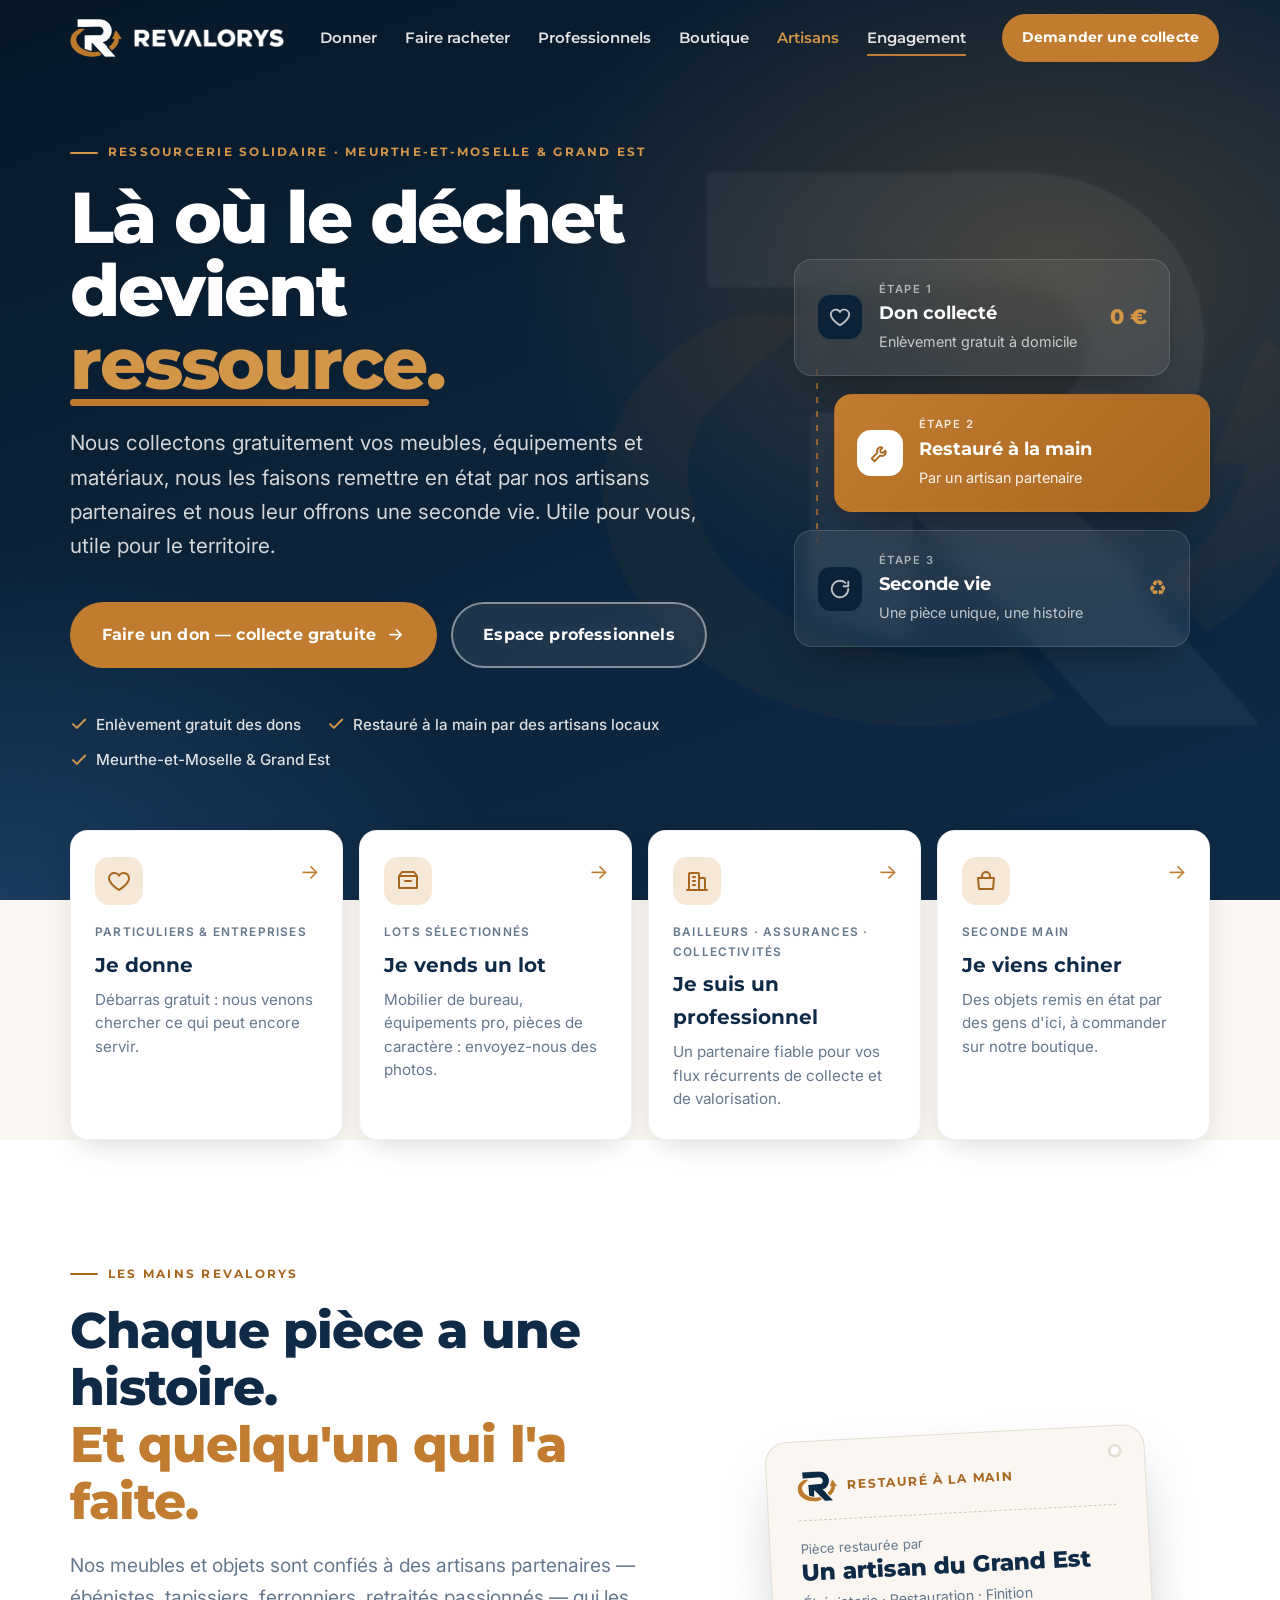
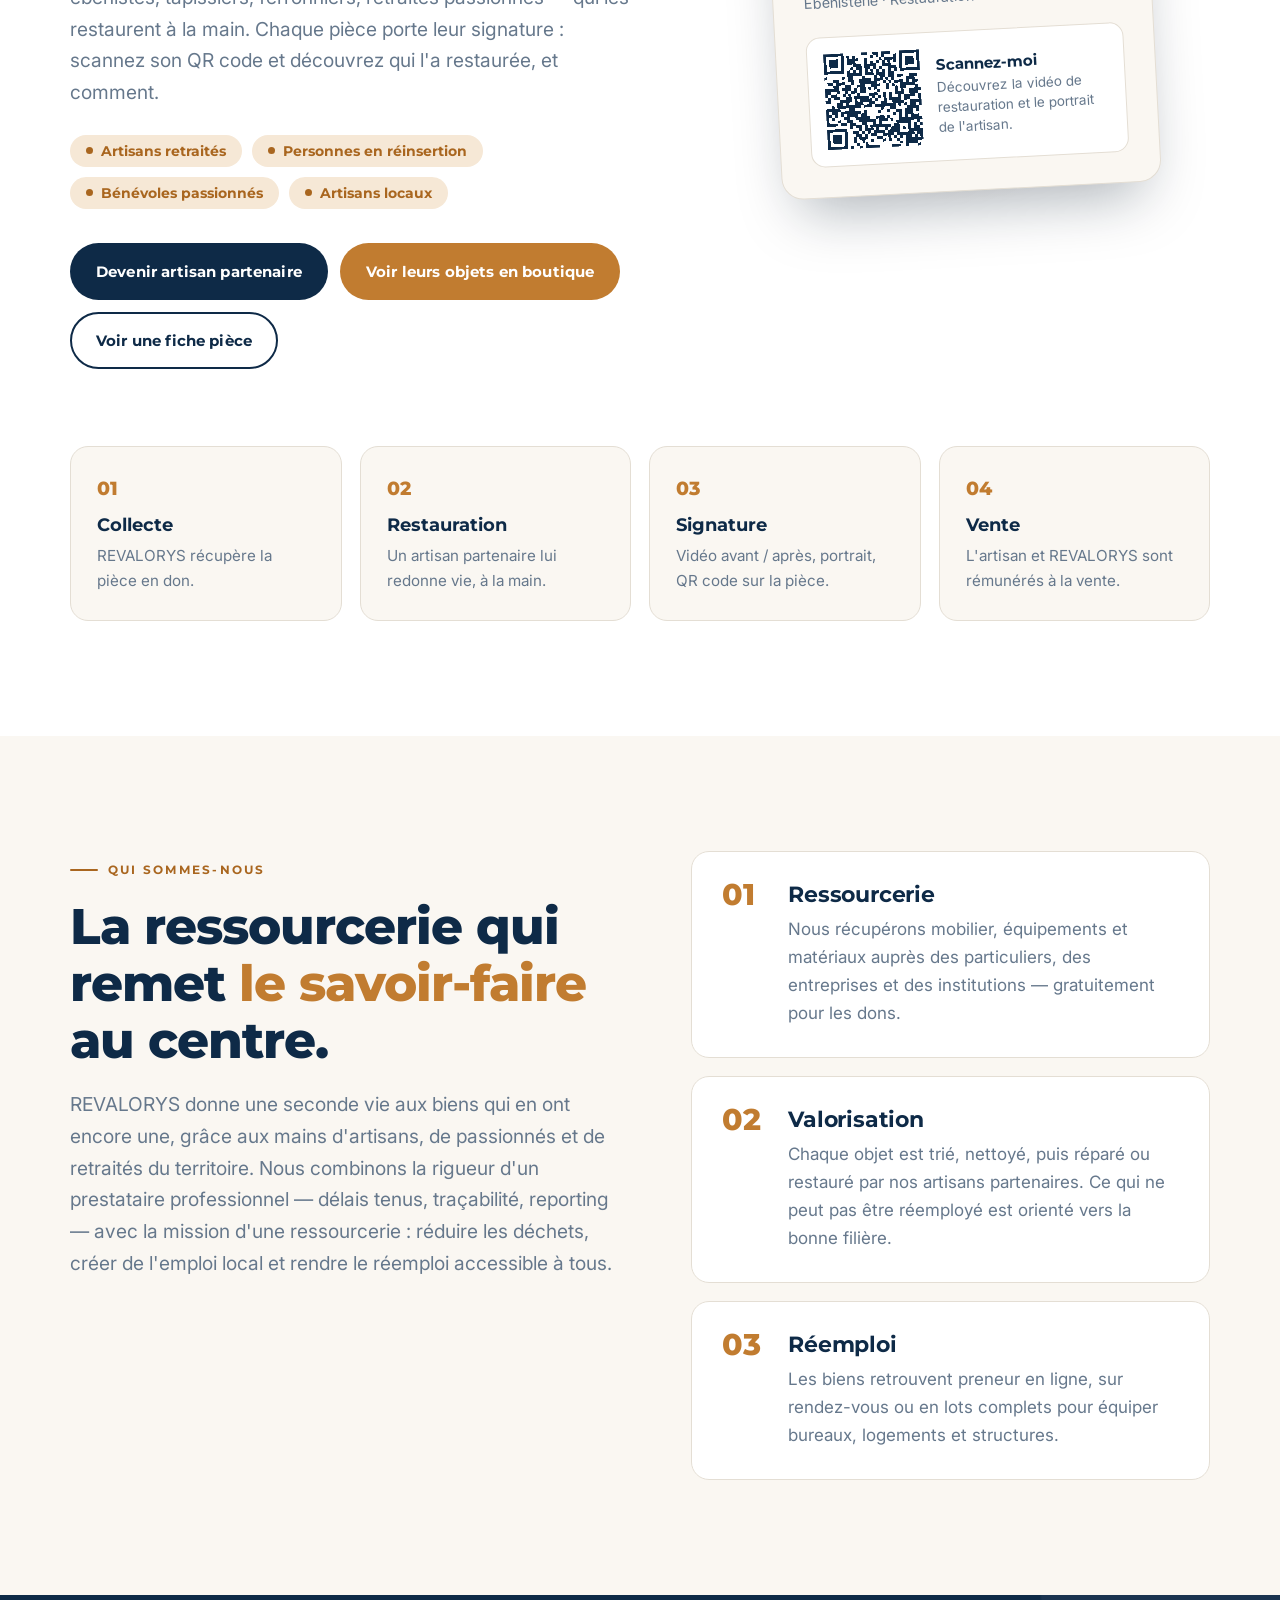
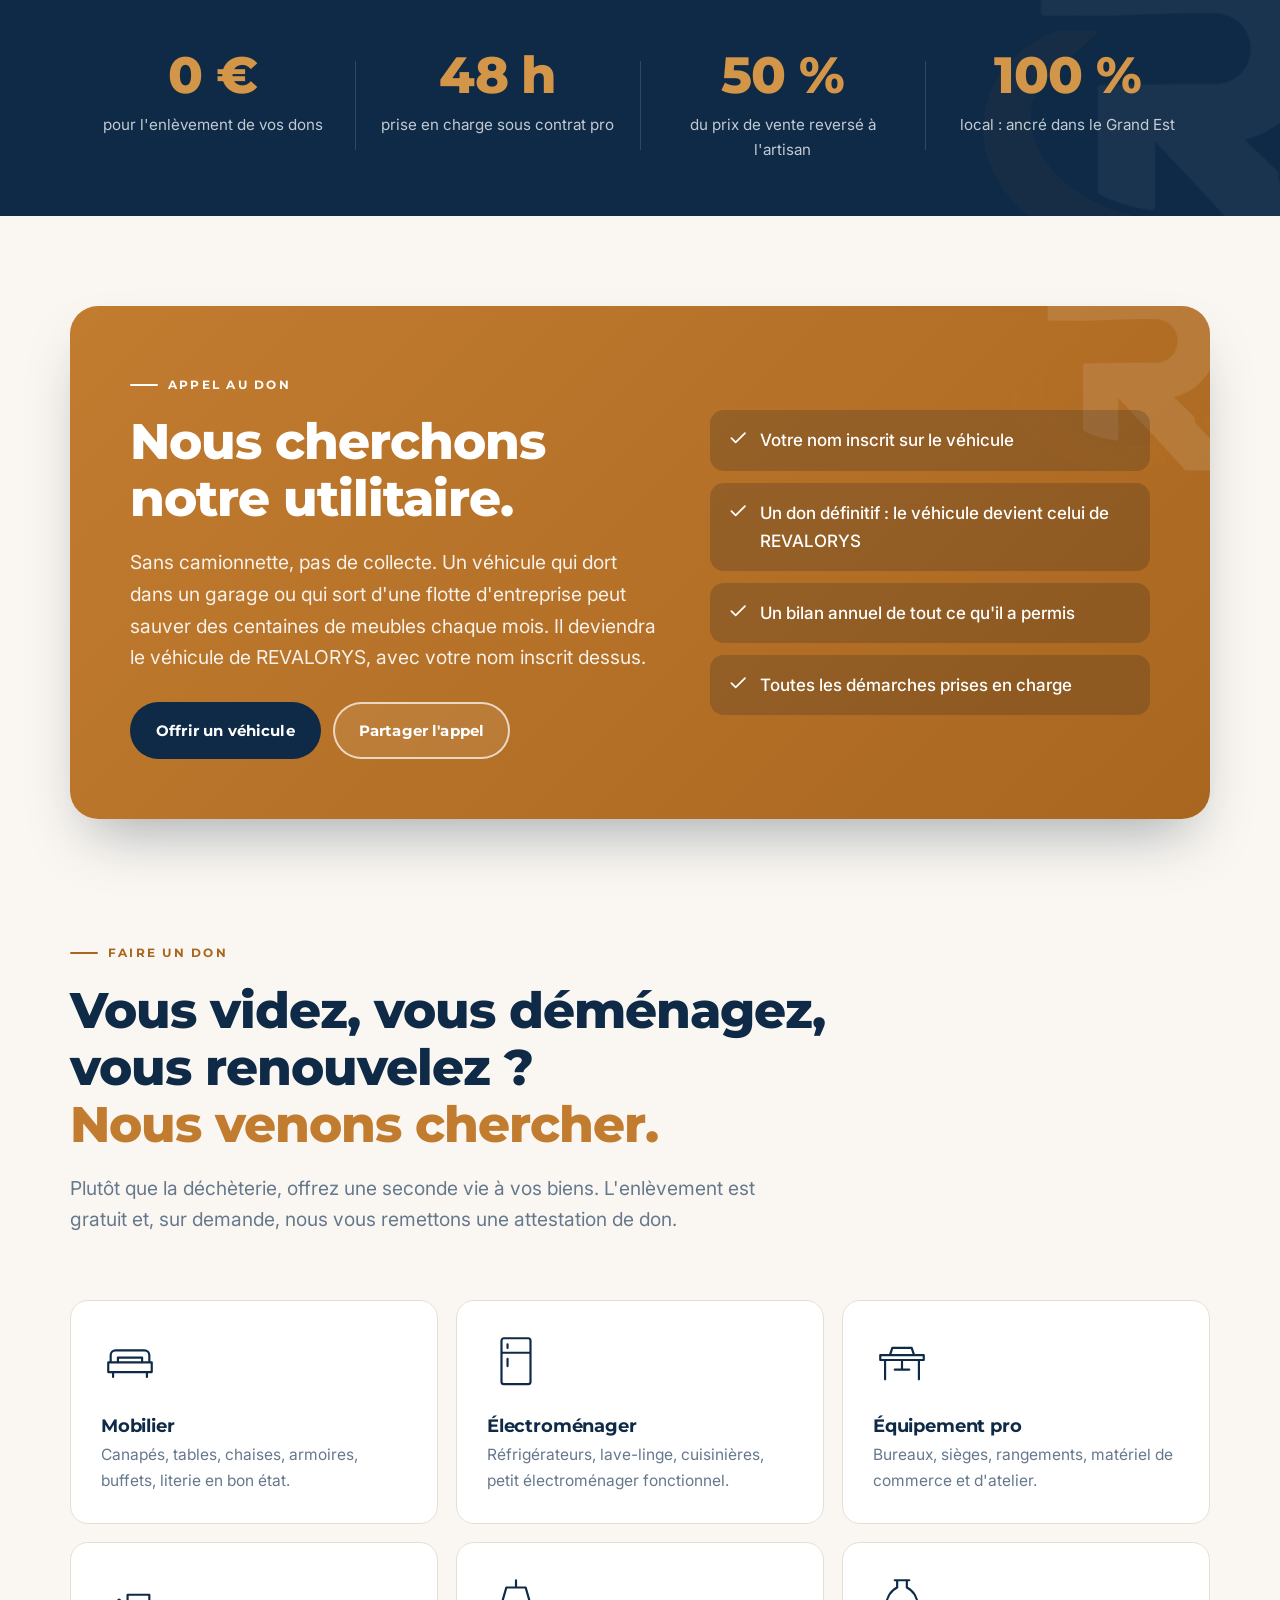
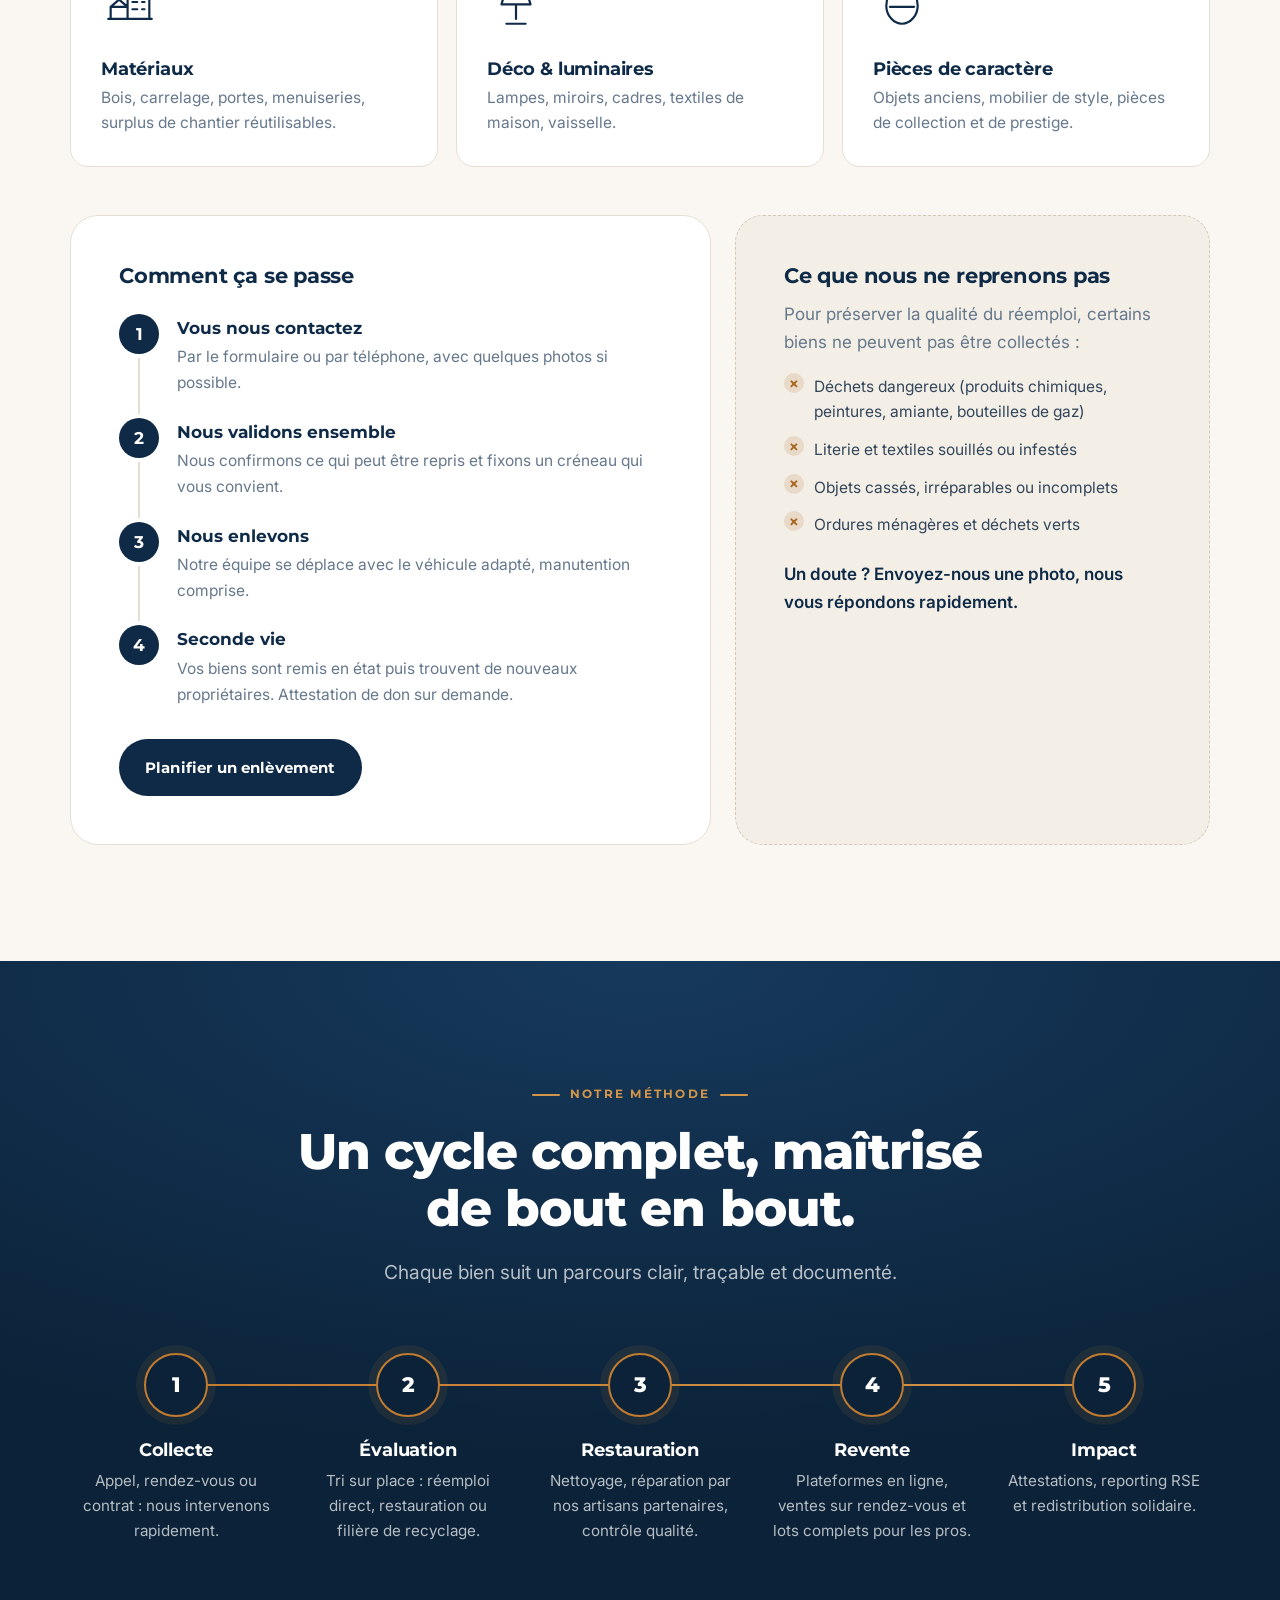
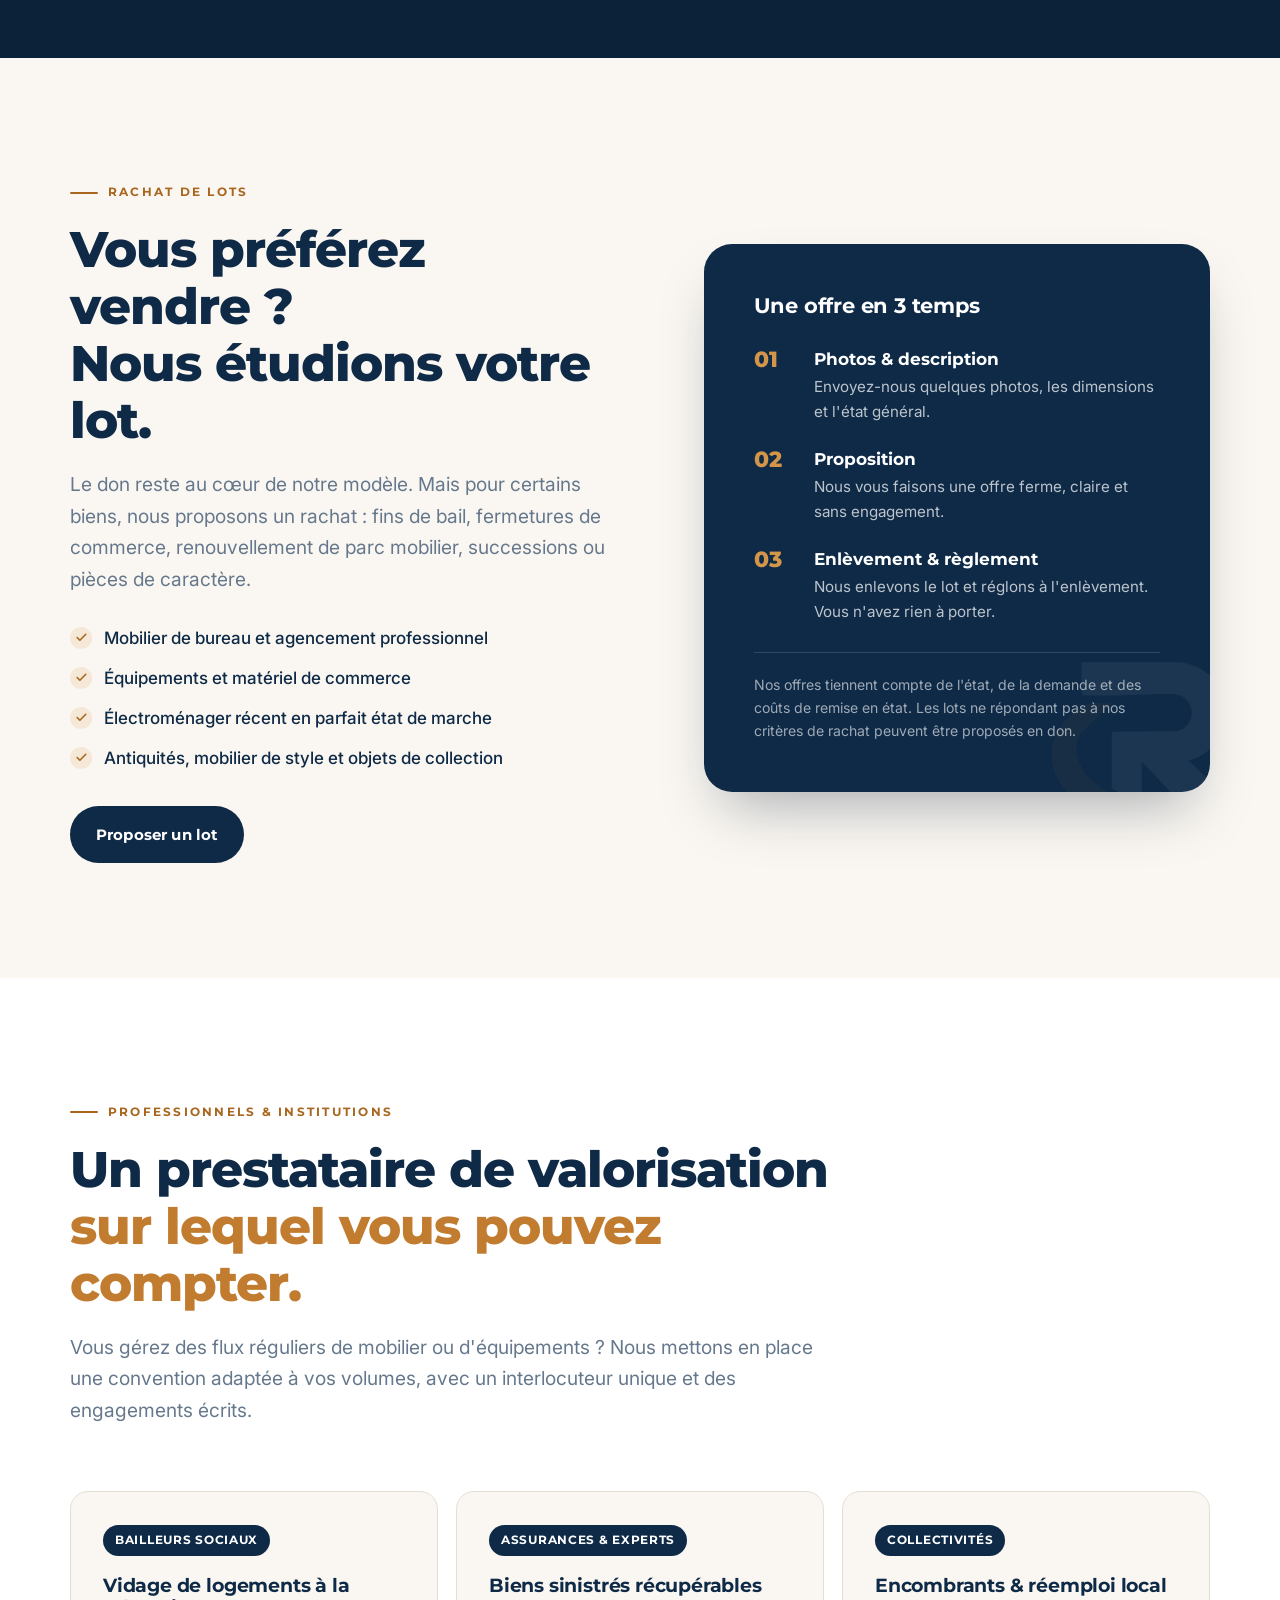
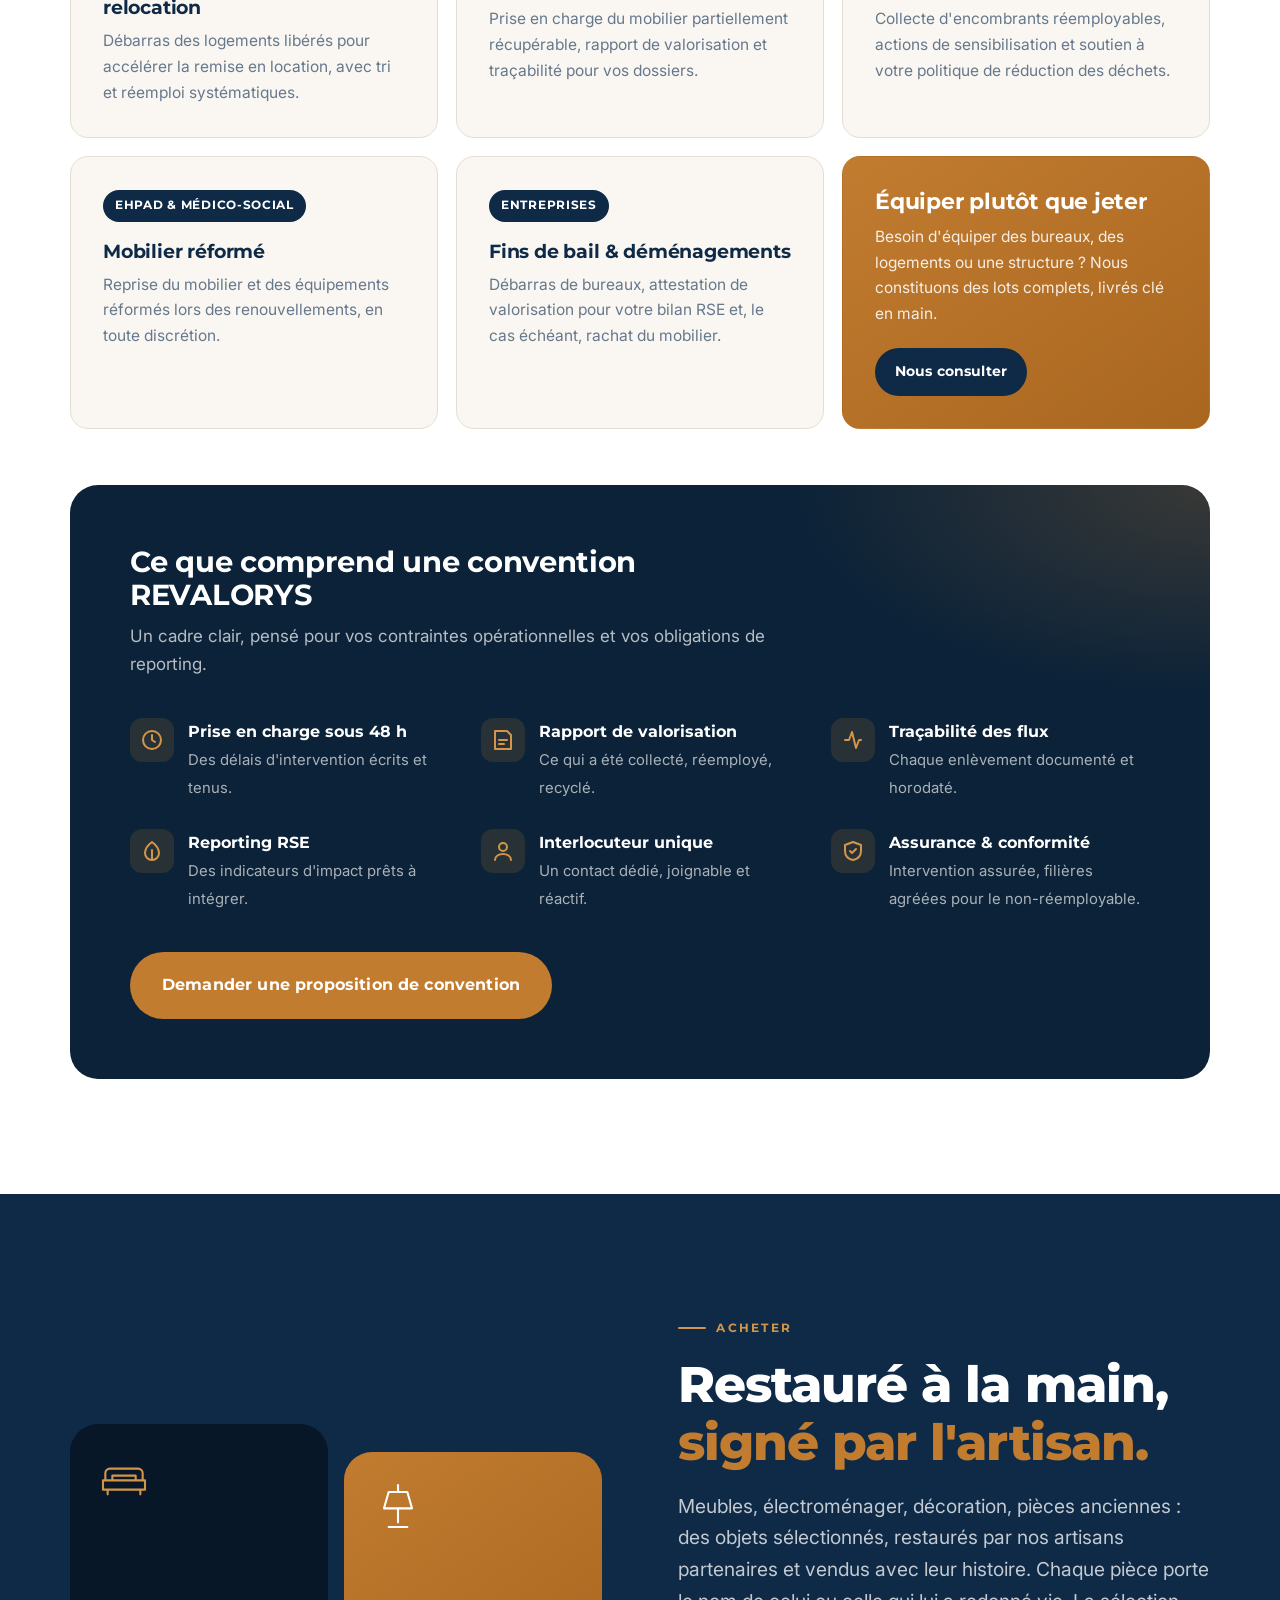
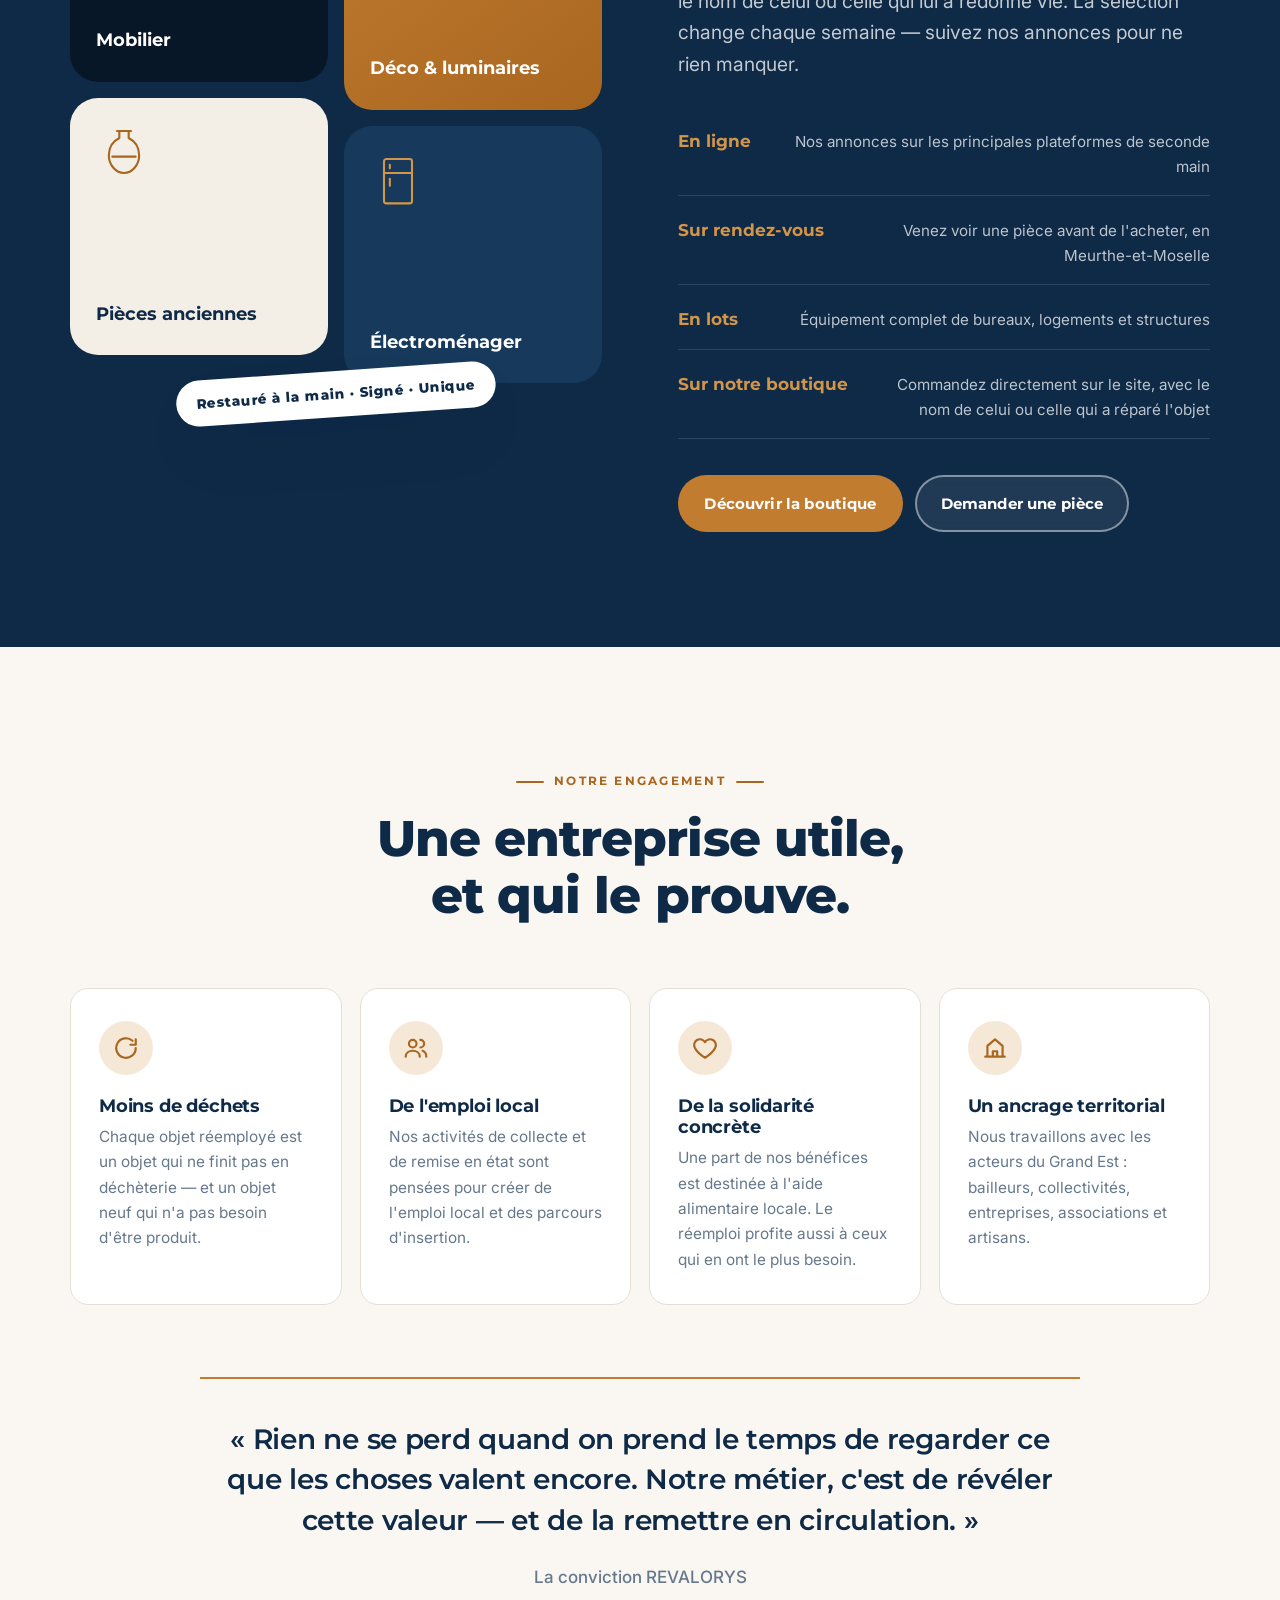
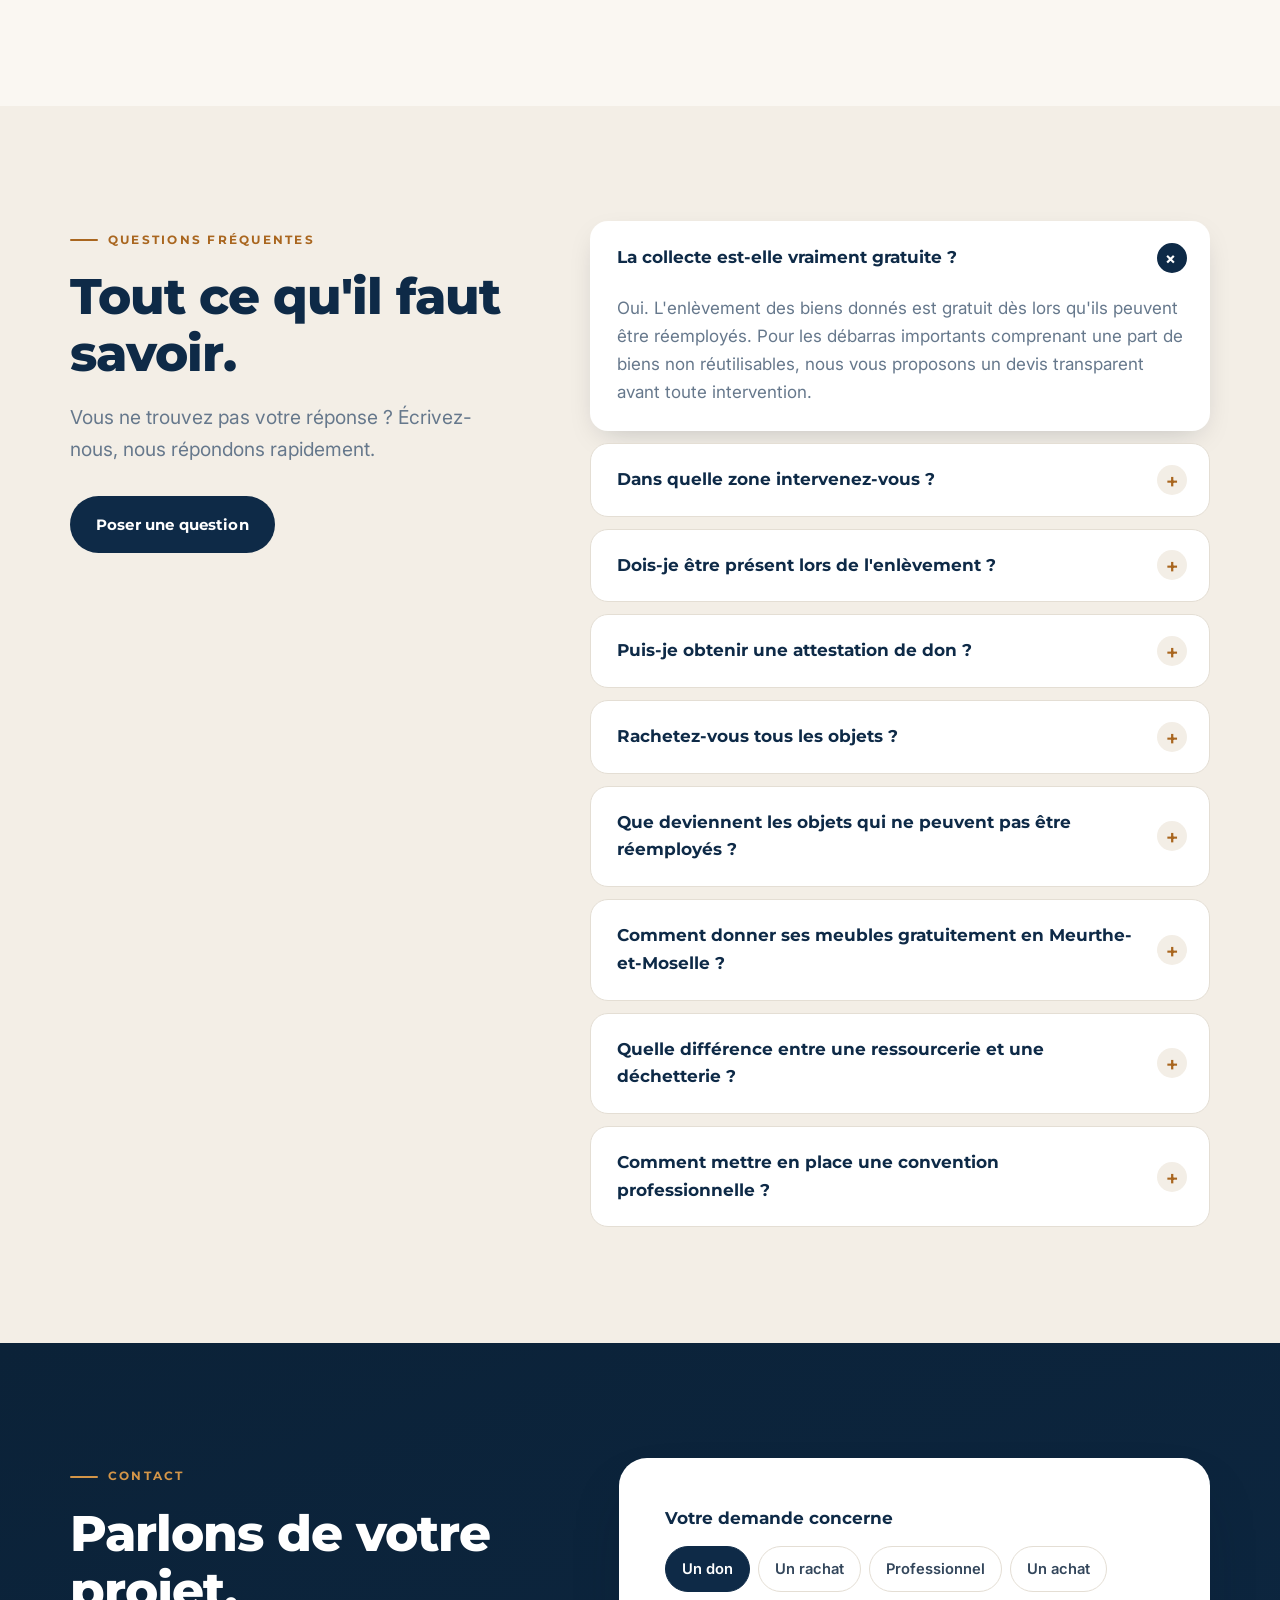
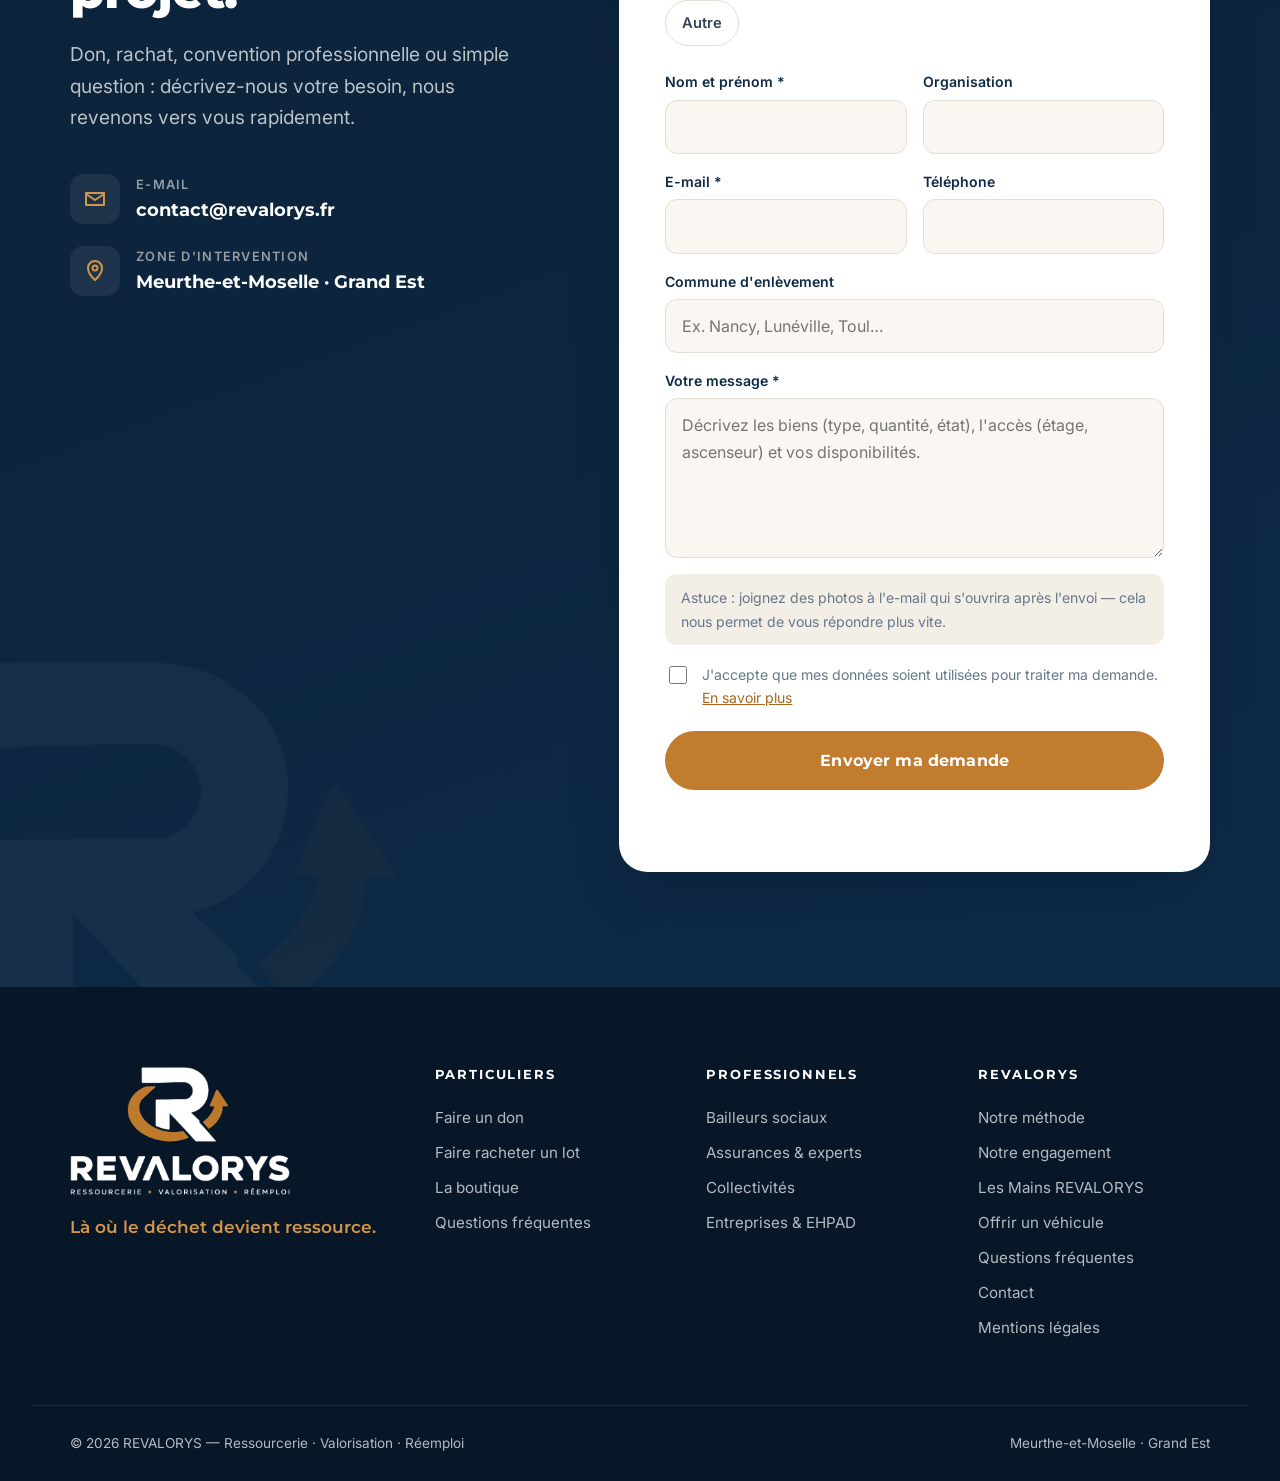
==== commit 493563f5: "Référencement maximal : balises, données structurées, sitemap, robots, 404, IndexNow - Titres/descri" ====
--- a/index.html
+++ b/index.html
@@ -3,18 +3,28 @@
 <head>
   <meta charset="utf-8">
   <meta name="viewport" content="width=device-width, initial-scale=1">
-  <title>REVALORYS — Ressourcerie, valorisation & réemploi en Meurthe-et-Moselle</title>
-  <meta name="description" content="REVALORYS collecte gratuitement vos meubles, équipements et matériaux, les remet en état et leur donne une seconde vie. Ressourcerie solidaire en Meurthe-et-Moselle et dans le Grand Est — particuliers, entreprises, bailleurs, assurances et collectivités.">
-  <meta name="theme-color" content="#0E2A47">
-  <link rel="canonical" href="https://www.revalorys.fr/">
-
+  <title>Ressourcerie en Meurthe-et-Moselle — Collecte gratuite de meubles | REVALORYS</title>
+  <meta name="description" content="Ressourcerie solidaire en Meurthe-et-Moselle (Nancy, Lunéville, Toul…) : enlèvement gratuit de meubles et électroménager, débarras, rachat de lots et objets restaurés par des artisans locaux.">
+  <meta name="robots" content="index, follow, max-image-preview:large, max-snippet:-1, max-video-preview:-1">
+  <link rel="canonical" href="https://revalorys.fr/">
   <meta property="og:type" content="website">
   <meta property="og:locale" content="fr_FR">
   <meta property="og:site_name" content="REVALORYS">
+  <meta property="og:url" content="https://revalorys.fr/">
   <meta property="og:title" content="REVALORYS — Là où le déchet devient ressource">
   <meta property="og:description" content="Collecte gratuite de vos dons, restauration par des artisans locaux, revente solidaire. Ressourcerie en Meurthe-et-Moselle & Grand Est.">
-  <meta property="og:image" content="assets/img/og-revalorys.jpg">
+  <meta property="og:image" content="https://revalorys.fr/assets/img/og-revalorys.jpg">
+  <meta property="og:image:width" content="1200">
+  <meta property="og:image:height" content="630">
+  <meta property="og:image:alt" content="REVALORYS — Ressourcerie, valorisation et réemploi">
   <meta name="twitter:card" content="summary_large_image">
+  <meta name="twitter:title" content="REVALORYS — Là où le déchet devient ressource">
+  <meta name="twitter:description" content="Collecte gratuite de vos dons, restauration par des artisans locaux, revente solidaire. Ressourcerie en Meurthe-et-Moselle & Grand Est.">
+  <meta name="twitter:image" content="https://revalorys.fr/assets/img/og-revalorys.jpg">
+  <meta name="geo.region" content="FR-54">
+  <meta name="geo.placename" content="Meurthe-et-Moselle">
+  <link rel="manifest" href="/site.webmanifest">
+  <meta name="theme-color" content="#0E2A47">
 
   <link rel="icon" type="image/png" href="assets/img/favicon.png">
   <link rel="apple-touch-icon" href="assets/img/apple-touch-icon.png">
@@ -27,14 +37,255 @@
   <script type="application/ld+json">
   {
     "@context": "https://schema.org",
-    "@type": "LocalBusiness",
-    "name": "REVALORYS",
-    "description": "Ressourcerie solidaire : collecte de dons, valorisation et réemploi de mobilier, équipements et matériaux.",
-    "image": "assets/img/og-revalorys.jpg",
-    "logo": "assets/img/logo-full.png",
-    "slogan": "Là où le déchet devient ressource.",
-    "areaServed": ["Meurthe-et-Moselle", "Grand Est"],
-    "address": { "@type": "PostalAddress", "addressRegion": "Grand Est", "addressCountry": "FR" }
+    "@graph": [
+      {
+        "@type": [
+          "LocalBusiness",
+          "RecyclingCenter"
+        ],
+        "@id": "https://revalorys.fr/#organisation",
+        "name": "REVALORYS",
+        "alternateName": [
+          "Revalorys",
+          "REVALORYS Ressourcerie"
+        ],
+        "url": "https://revalorys.fr/",
+        "description": "Ressourcerie solidaire en Meurthe-et-Moselle : collecte gratuite de dons, débarras, rachat de lots, restauration par des artisans locaux et revente de mobilier, électroménager et objets de seconde main.",
+        "slogan": "Là où le déchet devient ressource.",
+        "email": "contact@revalorys.fr",
+        "logo": {
+          "@type": "ImageObject",
+          "url": "https://revalorys.fr/assets/img/logo-full.png",
+          "width": 640,
+          "height": 374
+        },
+        "image": "https://revalorys.fr/assets/img/og-revalorys.jpg",
+        "address": {
+          "@type": "PostalAddress",
+          "addressRegion": "Meurthe-et-Moselle",
+          "addressCountry": "FR"
+        },
+        "areaServed": [
+          {
+            "@type": "AdministrativeArea",
+            "name": "Meurthe-et-Moselle"
+          },
+          {
+            "@type": "AdministrativeArea",
+            "name": "Grand Est"
+          },
+          {
+            "@type": "City",
+            "name": "Nancy"
+          },
+          {
+            "@type": "City",
+            "name": "Lunéville"
+          },
+          {
+            "@type": "City",
+            "name": "Toul"
+          },
+          {
+            "@type": "City",
+            "name": "Pont-à-Mousson"
+          },
+          {
+            "@type": "City",
+            "name": "Vandœuvre-lès-Nancy"
+          },
+          {
+            "@type": "City",
+            "name": "Briey"
+          },
+          {
+            "@type": "City",
+            "name": "Longwy"
+          }
+        ],
+        "knowsAbout": [
+          "Ressourcerie",
+          "Réemploi",
+          "Économie circulaire",
+          "Débarras",
+          "Restauration de meubles",
+          "Seconde main",
+          "Recyclage"
+        ],
+        "hasOfferCatalog": {
+          "@type": "OfferCatalog",
+          "name": "Services REVALORYS",
+          "itemListElement": [
+            {
+              "@type": "Offer",
+              "itemOffered": {
+                "@type": "Service",
+                "name": "Collecte gratuite de meubles et d'objets",
+                "areaServed": "Meurthe-et-Moselle"
+              }
+            },
+            {
+              "@type": "Offer",
+              "itemOffered": {
+                "@type": "Service",
+                "name": "Débarras de maisons et d'appartements",
+                "areaServed": "Meurthe-et-Moselle"
+              }
+            },
+            {
+              "@type": "Offer",
+              "itemOffered": {
+                "@type": "Service",
+                "name": "Rachat de lots de mobilier et d'équipements",
+                "areaServed": "Meurthe-et-Moselle"
+              }
+            },
+            {
+              "@type": "Offer",
+              "itemOffered": {
+                "@type": "Service",
+                "name": "Vidage de logements pour bailleurs sociaux",
+                "areaServed": "Meurthe-et-Moselle"
+              }
+            },
+            {
+              "@type": "Offer",
+              "itemOffered": {
+                "@type": "Service",
+                "name": "Valorisation de biens sinistrés pour les assurances",
+                "areaServed": "Meurthe-et-Moselle"
+              }
+            },
+            {
+              "@type": "Offer",
+              "itemOffered": {
+                "@type": "Service",
+                "name": "Réemploi du mobilier réformé des entreprises et collectivités",
+                "areaServed": "Meurthe-et-Moselle"
+              }
+            },
+            {
+              "@type": "Offer",
+              "itemOffered": {
+                "@type": "Service",
+                "name": "Restauration de meubles par des artisans locaux",
+                "areaServed": "Meurthe-et-Moselle"
+              }
+            },
+            {
+              "@type": "Offer",
+              "itemOffered": {
+                "@type": "Service",
+                "name": "Vente de meubles et objets de seconde main restaurés",
+                "areaServed": "Meurthe-et-Moselle"
+              }
+            }
+          ]
+        }
+      },
+      {
+        "@type": "WebSite",
+        "@id": "https://revalorys.fr/#site",
+        "url": "https://revalorys.fr/",
+        "name": "REVALORYS",
+        "alternateName": "Revalorys",
+        "inLanguage": "fr-FR",
+        "publisher": {
+          "@id": "https://revalorys.fr/#organisation"
+        }
+      },
+      {
+        "@type": "WebPage",
+        "@id": "https://revalorys.fr/#page",
+        "url": "https://revalorys.fr/",
+        "name": "REVALORYS — Ressourcerie en Meurthe-et-Moselle",
+        "isPartOf": {
+          "@id": "https://revalorys.fr/#site"
+        },
+        "about": {
+          "@id": "https://revalorys.fr/#organisation"
+        },
+        "inLanguage": "fr-FR"
+      },
+      {
+        "@type": "FAQPage",
+        "@id": "https://revalorys.fr/#faq",
+        "mainEntity": [
+          {
+            "@type": "Question",
+            "name": "La collecte est-elle vraiment gratuite ?",
+            "acceptedAnswer": {
+              "@type": "Answer",
+              "text": "Oui. L'enlèvement des biens donnés est gratuit dès lors qu'ils peuvent être réemployés. Pour les débarras importants comprenant une part de biens non réutilisables, nous vous proposons un devis transparent avant toute intervention."
+            }
+          },
+          {
+            "@type": "Question",
+            "name": "Dans quelle zone intervenez-vous ?",
+            "acceptedAnswer": {
+              "@type": "Answer",
+              "text": "Nous intervenons dans toute la Meurthe-et-Moselle (Nancy et sa métropole, Lunéville, Toul, Pont-à-Mousson, le Pays-Haut…) et dans le Grand Est. Pour les professionnels et les volumes importants, nous étudions toutes les demandes."
+            }
+          },
+          {
+            "@type": "Question",
+            "name": "Dois-je être présent lors de l'enlèvement ?",
+            "acceptedAnswer": {
+              "@type": "Answer",
+              "text": "Idéalement oui, ou une personne de confiance. Pour les professionnels (bailleurs, gestionnaires), un accès peut être organisé selon les modalités prévues dans la convention."
+            }
+          },
+          {
+            "@type": "Question",
+            "name": "Puis-je obtenir une attestation de don ?",
+            "acceptedAnswer": {
+              "@type": "Answer",
+              "text": "Oui, sur simple demande nous vous remettons une attestation détaillant les biens donnés. Pour les entreprises, nous fournissons également une attestation de valorisation utile à votre reporting RSE."
+            }
+          },
+          {
+            "@type": "Question",
+            "name": "Rachetez-vous tous les objets ?",
+            "acceptedAnswer": {
+              "@type": "Answer",
+              "text": "Non. Le don reste notre mode de collecte principal. Nous proposons un rachat pour des lots sélectionnés (mobilier professionnel, équipements, pièces de caractère). Envoyez-nous des photos : nous vous répondons avec une offre ou une proposition d'enlèvement en don."
+            }
+          },
+          {
+            "@type": "Question",
+            "name": "Que deviennent les objets qui ne peuvent pas être réemployés ?",
+            "acceptedAnswer": {
+              "@type": "Answer",
+              "text": "Ils sont démontés si possible, puis orientés vers les filières de recyclage et de traitement adaptées. Rien n'est abandonné au hasard."
+            }
+          },
+          {
+            "@type": "Question",
+            "name": "Comment donner ses meubles gratuitement en Meurthe-et-Moselle ?",
+            "acceptedAnswer": {
+              "@type": "Answer",
+              "text": "Envoyez-nous quelques photos et votre commune via le formulaire de contact. Si les meubles ou appareils peuvent être réemployés, nous convenons d'un rendez-vous et venons les chercher gratuitement chez vous, à Nancy comme dans le reste du département."
+            }
+          },
+          {
+            "@type": "Question",
+            "name": "Quelle différence entre une ressourcerie et une déchetterie ?",
+            "acceptedAnswer": {
+              "@type": "Answer",
+              "text": "La déchetterie trie les déchets pour les recycler ou les éliminer. Une ressourcerie comme REVALORYS cherche d'abord à prolonger la vie des objets : elle les collecte, les remet en état et les revend ou les redistribue. Seul ce qui ne peut vraiment pas être réemployé part en recyclage."
+            }
+          },
+          {
+            "@type": "Question",
+            "name": "Comment mettre en place une convention professionnelle ?",
+            "acceptedAnswer": {
+              "@type": "Answer",
+              "text": "Contactez-nous via le formulaire en choisissant « Professionnel ». Nous organisons un premier échange pour comprendre vos volumes et vos contraintes, puis nous vous adressons une proposition écrite."
+            }
+          }
+        ]
+      }
+    ]
   }
   </script>
 </head>
@@ -75,7 +326,7 @@
       <div class="hero__bg" aria-hidden="true"></div>
       <div class="container hero__layout">
       <div class="hero__content">
-        <p class="eyebrow eyebrow--light reveal">Ressourcerie · Valorisation · Réemploi</p>
+        <p class="eyebrow eyebrow--light reveal">Ressourcerie solidaire · Meurthe-et-Moselle & Grand Est</p>
         <h1 class="hero__title reveal">Là où le déchet<br>devient <em>ressource.</em></h1>
         <p class="hero__lead reveal">Nous collectons gratuitement vos meubles, équipements et matériaux, nous les faisons remettre en état par nos artisans partenaires et nous leur offrons une seconde vie. Utile pour vous, utile pour le territoire.</p>
         <div class="hero__ctas reveal">
@@ -501,7 +752,7 @@
           </details>
           <details class="reveal">
             <summary>Dans quelle zone intervenez-vous&nbsp;?</summary>
-            <p>Nous intervenons en Meurthe-et-Moselle et dans le Grand Est. Pour les professionnels et les volumes importants, nous étudions toutes les demandes.</p>
+            <p>Nous intervenons dans toute la Meurthe-et-Moselle (Nancy et sa métropole, Lunéville, Toul, Pont-à-Mousson, le Pays-Haut…) et dans le Grand Est. Pour les professionnels et les volumes importants, nous étudions toutes les demandes.</p>
           </details>
           <details class="reveal">
             <summary>Dois-je être présent lors de l'enlèvement&nbsp;?</summary>
@@ -518,6 +769,14 @@
           <details class="reveal">
             <summary>Que deviennent les objets qui ne peuvent pas être réemployés&nbsp;?</summary>
             <p>Ils sont démontés si possible, puis orientés vers les filières de recyclage et de traitement adaptées. Rien n'est abandonné au hasard.</p>
+          </details>
+          <details class="reveal">
+            <summary>Comment donner ses meubles gratuitement en Meurthe-et-Moselle&nbsp;?</summary>
+            <p>Envoyez-nous quelques photos et votre commune via le formulaire de contact. Si les meubles ou appareils peuvent être réemployés, nous convenons d'un rendez-vous et venons les chercher gratuitement chez vous, à Nancy comme dans le reste du département.</p>
+          </details>
+          <details class="reveal">
+            <summary>Quelle différence entre une ressourcerie et une déchetterie&nbsp;?</summary>
+            <p>La déchetterie trie les déchets pour les recycler ou les éliminer. Une ressourcerie comme REVALORYS cherche d'abord à prolonger la vie des objets&nbsp;: elle les collecte, les remet en état et les revend ou les redistribue. Seul ce qui ne peut vraiment pas être réemployé part en recyclage.</p>
           </details>
           <details class="reveal">
             <summary>Comment mettre en place une convention professionnelle&nbsp;?</summary>
--- a/assets/css/style.css
+++ b/assets/css/style.css
@@ -999,3 +999,12 @@
   .page-hero__ctas .btn { width: 100%; }
 }
 .footer--compact { padding-top: 0; }
+/* Boutique : ouverture prochaine */
+.opening { max-width: 720px; margin: 10px auto 0; padding: clamp(36px, 5vw, 60px) clamp(24px, 4vw, 56px); text-align: center; background: #fff; border: 1px solid var(--line); border-radius: var(--radius-lg); box-shadow: var(--shadow); }
+.opening__icon { width: 72px; height: 72px; margin: 0 auto 22px; border-radius: 20px; display: grid; place-items: center; background: var(--ochre-100); color: var(--ochre-600); }
+.opening__icon svg { width: 34px; height: 34px; fill: none; stroke: currentColor; stroke-width: 1.8; stroke-linecap: round; stroke-linejoin: round; }
+.opening h3 { font-size: clamp(1.4rem, 1.1rem + 1vw, 1.9rem); font-weight: 800; }
+.opening p { color: var(--muted); margin: 14px auto 0; max-width: 54ch; }
+.opening__ctas { display: flex; flex-wrap: wrap; justify-content: center; gap: 12px; margin-top: 28px; }
+@media (max-width: 620px) { .opening__ctas .btn { width: 100%; } }
+.shop__head--center { justify-content: center; text-align: center; margin-bottom: 30px; } .shop__head--center .eyebrow::after { content: ""; width: 28px; height: 2px; background: currentColor; border-radius: 2px; }
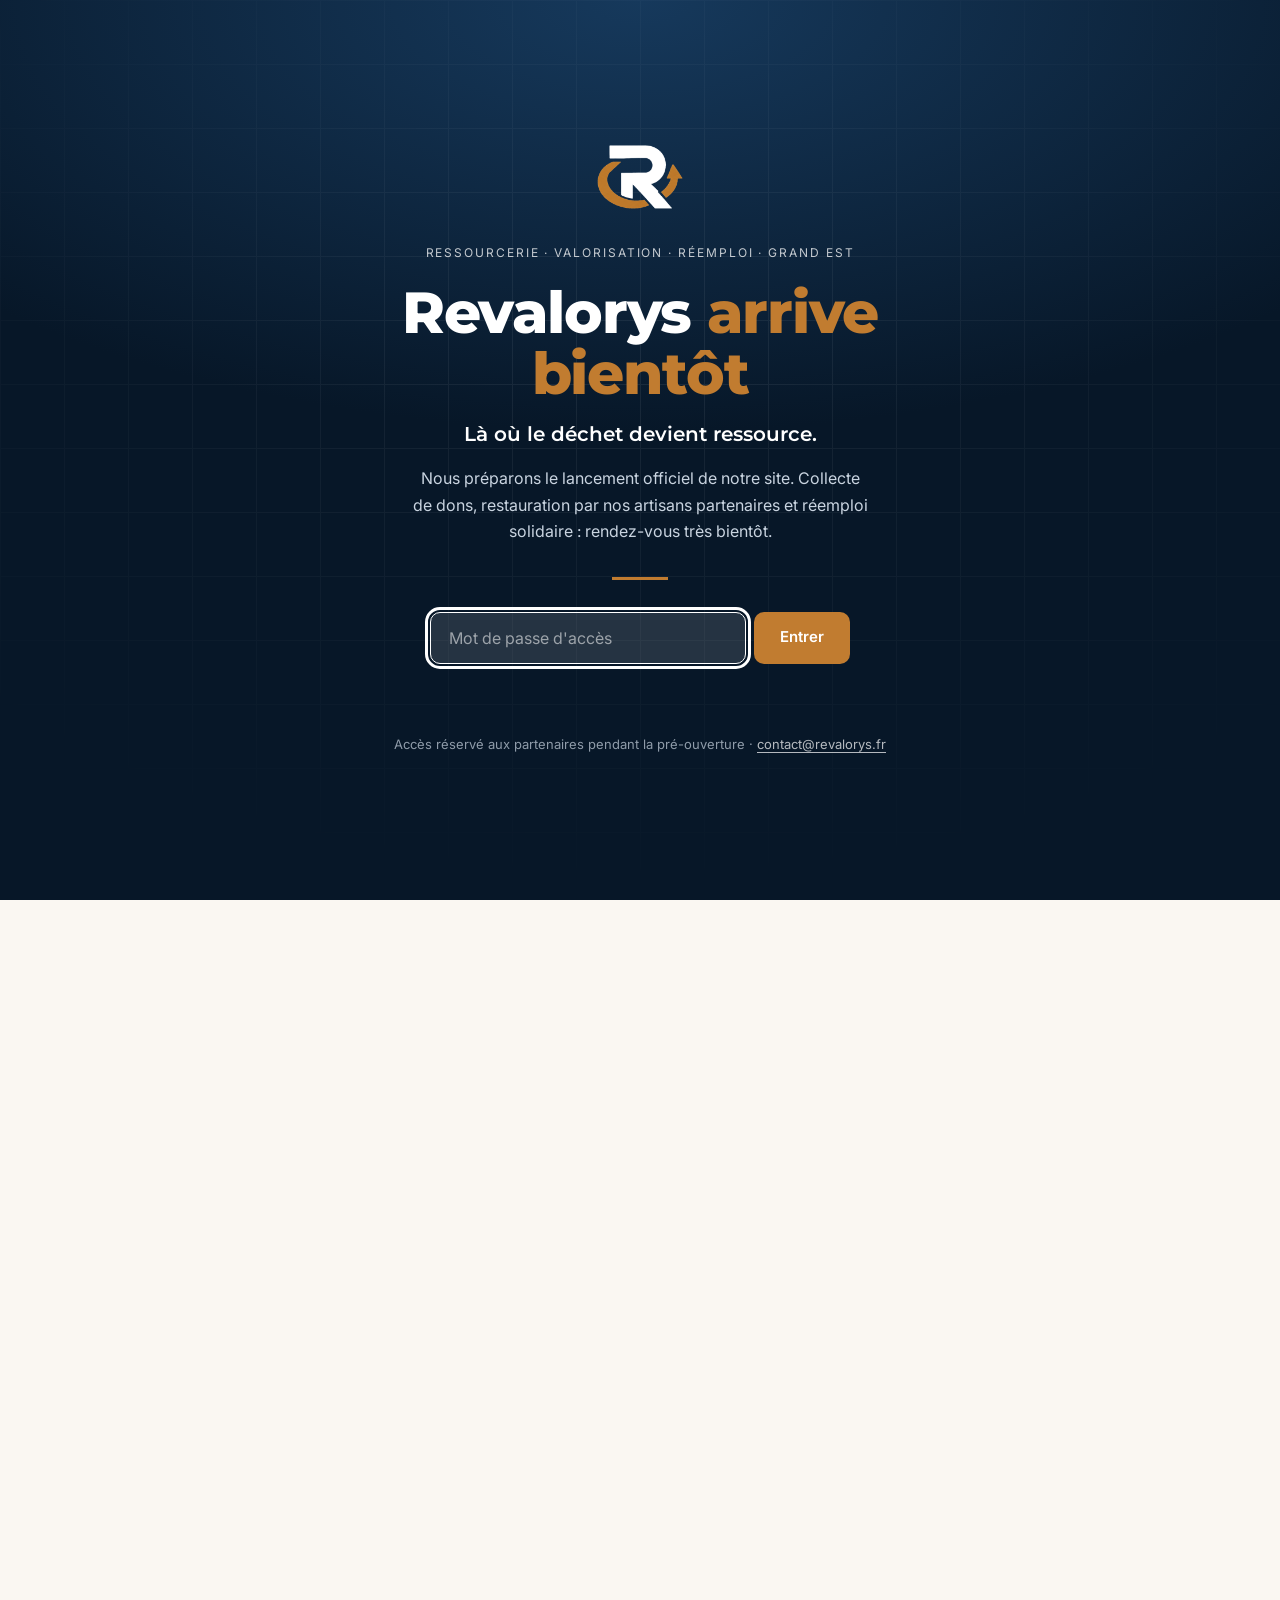
==== commit 6270a3d5: "Page d'attente « arrive bientôt » protégée par mot de passe Co-Authored-By: Claude Opus 5.5 <noreply" ====
--- a/index.html
+++ b/index.html
@@ -3,28 +3,19 @@
 <head>
   <meta charset="utf-8">
   <meta name="viewport" content="width=device-width, initial-scale=1">
-  <title>Ressourcerie en Meurthe-et-Moselle — Collecte gratuite de meubles | REVALORYS</title>
-  <meta name="description" content="Ressourcerie solidaire en Meurthe-et-Moselle (Nancy, Lunéville, Toul…) : enlèvement gratuit de meubles et électroménager, débarras, rachat de lots et objets restaurés par des artisans locaux.">
-  <meta name="robots" content="index, follow, max-image-preview:large, max-snippet:-1, max-video-preview:-1">
-  <link rel="canonical" href="https://revalorys.fr/">
+  <script src="assets/js/gate.js"></script>
+  <title>REVALORYS — Ressourcerie, valorisation & réemploi en Meurthe-et-Moselle</title>
+  <meta name="description" content="REVALORYS collecte gratuitement vos meubles, équipements et matériaux, les remet en état et leur donne une seconde vie. Ressourcerie solidaire en Meurthe-et-Moselle et dans le Grand Est — particuliers, entreprises, bailleurs, assurances et collectivités.">
+  <meta name="theme-color" content="#0E2A47">
+  <link rel="canonical" href="https://www.revalorys.fr/">
+
   <meta property="og:type" content="website">
   <meta property="og:locale" content="fr_FR">
   <meta property="og:site_name" content="REVALORYS">
-  <meta property="og:url" content="https://revalorys.fr/">
   <meta property="og:title" content="REVALORYS — Là où le déchet devient ressource">
   <meta property="og:description" content="Collecte gratuite de vos dons, restauration par des artisans locaux, revente solidaire. Ressourcerie en Meurthe-et-Moselle & Grand Est.">
-  <meta property="og:image" content="https://revalorys.fr/assets/img/og-revalorys.jpg">
-  <meta property="og:image:width" content="1200">
-  <meta property="og:image:height" content="630">
-  <meta property="og:image:alt" content="REVALORYS — Ressourcerie, valorisation et réemploi">
+  <meta property="og:image" content="assets/img/og-revalorys.jpg">
   <meta name="twitter:card" content="summary_large_image">
-  <meta name="twitter:title" content="REVALORYS — Là où le déchet devient ressource">
-  <meta name="twitter:description" content="Collecte gratuite de vos dons, restauration par des artisans locaux, revente solidaire. Ressourcerie en Meurthe-et-Moselle & Grand Est.">
-  <meta name="twitter:image" content="https://revalorys.fr/assets/img/og-revalorys.jpg">
-  <meta name="geo.region" content="FR-54">
-  <meta name="geo.placename" content="Meurthe-et-Moselle">
-  <link rel="manifest" href="/site.webmanifest">
-  <meta name="theme-color" content="#0E2A47">
 
   <link rel="icon" type="image/png" href="assets/img/favicon.png">
   <link rel="apple-touch-icon" href="assets/img/apple-touch-icon.png">
@@ -37,255 +28,14 @@
   <script type="application/ld+json">
   {
     "@context": "https://schema.org",
-    "@graph": [
-      {
-        "@type": [
-          "LocalBusiness",
-          "RecyclingCenter"
-        ],
-        "@id": "https://revalorys.fr/#organisation",
-        "name": "REVALORYS",
-        "alternateName": [
-          "Revalorys",
-          "REVALORYS Ressourcerie"
-        ],
-        "url": "https://revalorys.fr/",
-        "description": "Ressourcerie solidaire en Meurthe-et-Moselle : collecte gratuite de dons, débarras, rachat de lots, restauration par des artisans locaux et revente de mobilier, électroménager et objets de seconde main.",
-        "slogan": "Là où le déchet devient ressource.",
-        "email": "contact@revalorys.fr",
-        "logo": {
-          "@type": "ImageObject",
-          "url": "https://revalorys.fr/assets/img/logo-full.png",
-          "width": 640,
-          "height": 374
-        },
-        "image": "https://revalorys.fr/assets/img/og-revalorys.jpg",
-        "address": {
-          "@type": "PostalAddress",
-          "addressRegion": "Meurthe-et-Moselle",
-          "addressCountry": "FR"
-        },
-        "areaServed": [
-          {
-            "@type": "AdministrativeArea",
-            "name": "Meurthe-et-Moselle"
-          },
-          {
-            "@type": "AdministrativeArea",
-            "name": "Grand Est"
-          },
-          {
-            "@type": "City",
-            "name": "Nancy"
-          },
-          {
-            "@type": "City",
-            "name": "Lunéville"
-          },
-          {
-            "@type": "City",
-            "name": "Toul"
-          },
-          {
-            "@type": "City",
-            "name": "Pont-à-Mousson"
-          },
-          {
-            "@type": "City",
-            "name": "Vandœuvre-lès-Nancy"
-          },
-          {
-            "@type": "City",
-            "name": "Briey"
-          },
-          {
-            "@type": "City",
-            "name": "Longwy"
-          }
-        ],
-        "knowsAbout": [
-          "Ressourcerie",
-          "Réemploi",
-          "Économie circulaire",
-          "Débarras",
-          "Restauration de meubles",
-          "Seconde main",
-          "Recyclage"
-        ],
-        "hasOfferCatalog": {
-          "@type": "OfferCatalog",
-          "name": "Services REVALORYS",
-          "itemListElement": [
-            {
-              "@type": "Offer",
-              "itemOffered": {
-                "@type": "Service",
-                "name": "Collecte gratuite de meubles et d'objets",
-                "areaServed": "Meurthe-et-Moselle"
-              }
-            },
-            {
-              "@type": "Offer",
-              "itemOffered": {
-                "@type": "Service",
-                "name": "Débarras de maisons et d'appartements",
-                "areaServed": "Meurthe-et-Moselle"
-              }
-            },
-            {
-              "@type": "Offer",
-              "itemOffered": {
-                "@type": "Service",
-                "name": "Rachat de lots de mobilier et d'équipements",
-                "areaServed": "Meurthe-et-Moselle"
-              }
-            },
-            {
-              "@type": "Offer",
-              "itemOffered": {
-                "@type": "Service",
-                "name": "Vidage de logements pour bailleurs sociaux",
-                "areaServed": "Meurthe-et-Moselle"
-              }
-            },
-            {
-              "@type": "Offer",
-              "itemOffered": {
-                "@type": "Service",
-                "name": "Valorisation de biens sinistrés pour les assurances",
-                "areaServed": "Meurthe-et-Moselle"
-              }
-            },
-            {
-              "@type": "Offer",
-              "itemOffered": {
-                "@type": "Service",
-                "name": "Réemploi du mobilier réformé des entreprises et collectivités",
-                "areaServed": "Meurthe-et-Moselle"
-              }
-            },
-            {
-              "@type": "Offer",
-              "itemOffered": {
-                "@type": "Service",
-                "name": "Restauration de meubles par des artisans locaux",
-                "areaServed": "Meurthe-et-Moselle"
-              }
-            },
-            {
-              "@type": "Offer",
-              "itemOffered": {
-                "@type": "Service",
-                "name": "Vente de meubles et objets de seconde main restaurés",
-                "areaServed": "Meurthe-et-Moselle"
-              }
-            }
-          ]
-        }
-      },
-      {
-        "@type": "WebSite",
-        "@id": "https://revalorys.fr/#site",
-        "url": "https://revalorys.fr/",
-        "name": "REVALORYS",
-        "alternateName": "Revalorys",
-        "inLanguage": "fr-FR",
-        "publisher": {
-          "@id": "https://revalorys.fr/#organisation"
-        }
-      },
-      {
-        "@type": "WebPage",
-        "@id": "https://revalorys.fr/#page",
-        "url": "https://revalorys.fr/",
-        "name": "REVALORYS — Ressourcerie en Meurthe-et-Moselle",
-        "isPartOf": {
-          "@id": "https://revalorys.fr/#site"
-        },
-        "about": {
-          "@id": "https://revalorys.fr/#organisation"
-        },
-        "inLanguage": "fr-FR"
-      },
-      {
-        "@type": "FAQPage",
-        "@id": "https://revalorys.fr/#faq",
-        "mainEntity": [
-          {
-            "@type": "Question",
-            "name": "La collecte est-elle vraiment gratuite ?",
-            "acceptedAnswer": {
-              "@type": "Answer",
-              "text": "Oui. L'enlèvement des biens donnés est gratuit dès lors qu'ils peuvent être réemployés. Pour les débarras importants comprenant une part de biens non réutilisables, nous vous proposons un devis transparent avant toute intervention."
-            }
-          },
-          {
-            "@type": "Question",
-            "name": "Dans quelle zone intervenez-vous ?",
-            "acceptedAnswer": {
-              "@type": "Answer",
-              "text": "Nous intervenons dans toute la Meurthe-et-Moselle (Nancy et sa métropole, Lunéville, Toul, Pont-à-Mousson, le Pays-Haut…) et dans le Grand Est. Pour les professionnels et les volumes importants, nous étudions toutes les demandes."
-            }
-          },
-          {
-            "@type": "Question",
-            "name": "Dois-je être présent lors de l'enlèvement ?",
-            "acceptedAnswer": {
-              "@type": "Answer",
-              "text": "Idéalement oui, ou une personne de confiance. Pour les professionnels (bailleurs, gestionnaires), un accès peut être organisé selon les modalités prévues dans la convention."
-            }
-          },
-          {
-            "@type": "Question",
-            "name": "Puis-je obtenir une attestation de don ?",
-            "acceptedAnswer": {
-              "@type": "Answer",
-              "text": "Oui, sur simple demande nous vous remettons une attestation détaillant les biens donnés. Pour les entreprises, nous fournissons également une attestation de valorisation utile à votre reporting RSE."
-            }
-          },
-          {
-            "@type": "Question",
-            "name": "Rachetez-vous tous les objets ?",
-            "acceptedAnswer": {
-              "@type": "Answer",
-              "text": "Non. Le don reste notre mode de collecte principal. Nous proposons un rachat pour des lots sélectionnés (mobilier professionnel, équipements, pièces de caractère). Envoyez-nous des photos : nous vous répondons avec une offre ou une proposition d'enlèvement en don."
-            }
-          },
-          {
-            "@type": "Question",
-            "name": "Que deviennent les objets qui ne peuvent pas être réemployés ?",
-            "acceptedAnswer": {
-              "@type": "Answer",
-              "text": "Ils sont démontés si possible, puis orientés vers les filières de recyclage et de traitement adaptées. Rien n'est abandonné au hasard."
-            }
-          },
-          {
-            "@type": "Question",
-            "name": "Comment donner ses meubles gratuitement en Meurthe-et-Moselle ?",
-            "acceptedAnswer": {
-              "@type": "Answer",
-              "text": "Envoyez-nous quelques photos et votre commune via le formulaire de contact. Si les meubles ou appareils peuvent être réemployés, nous convenons d'un rendez-vous et venons les chercher gratuitement chez vous, à Nancy comme dans le reste du département."
-            }
-          },
-          {
-            "@type": "Question",
-            "name": "Quelle différence entre une ressourcerie et une déchetterie ?",
-            "acceptedAnswer": {
-              "@type": "Answer",
-              "text": "La déchetterie trie les déchets pour les recycler ou les éliminer. Une ressourcerie comme REVALORYS cherche d'abord à prolonger la vie des objets : elle les collecte, les remet en état et les revend ou les redistribue. Seul ce qui ne peut vraiment pas être réemployé part en recyclage."
-            }
-          },
-          {
-            "@type": "Question",
-            "name": "Comment mettre en place une convention professionnelle ?",
-            "acceptedAnswer": {
-              "@type": "Answer",
-              "text": "Contactez-nous via le formulaire en choisissant « Professionnel ». Nous organisons un premier échange pour comprendre vos volumes et vos contraintes, puis nous vous adressons une proposition écrite."
-            }
-          }
-        ]
-      }
-    ]
+    "@type": "LocalBusiness",
+    "name": "REVALORYS",
+    "description": "Ressourcerie solidaire : collecte de dons, valorisation et réemploi de mobilier, équipements et matériaux.",
+    "image": "assets/img/og-revalorys.jpg",
+    "logo": "assets/img/logo-full.png",
+    "slogan": "Là où le déchet devient ressource.",
+    "areaServed": ["Meurthe-et-Moselle", "Grand Est"],
+    "address": { "@type": "PostalAddress", "addressRegion": "Grand Est", "addressCountry": "FR" }
   }
   </script>
 </head>
@@ -305,9 +55,9 @@
         <a href="#donner">Donner</a>
         <a href="#rachat">Faire racheter</a>
         <a href="#professionnels">Professionnels</a>
-        <a href="boutique.html">Boutique</a>
-        <a href="#artisans" class="nav__highlight">Artisans</a>
+        <a href="#boutique">Acheter</a>
         <a href="#engagement">Engagement</a>
+        <a href="artisans.html" class="nav__highlight">Artisans</a>
         <a href="#contact" class="nav__cta-mobile btn btn--accent">Demander une collecte</a>
       </nav>
       <div class="header__actions">
@@ -326,7 +76,7 @@
       <div class="hero__bg" aria-hidden="true"></div>
       <div class="container hero__layout">
       <div class="hero__content">
-        <p class="eyebrow eyebrow--light reveal">Ressourcerie solidaire · Meurthe-et-Moselle & Grand Est</p>
+        <p class="eyebrow eyebrow--light reveal">Ressourcerie · Valorisation · Réemploi</p>
         <h1 class="hero__title reveal">Là où le déchet<br>devient <em>ressource.</em></h1>
         <p class="hero__lead reveal">Nous collectons gratuitement vos meubles, équipements et matériaux, nous les faisons remettre en état par nos artisans partenaires et nous leur offrons une seconde vie. Utile pour vous, utile pour le territoire.</p>
         <div class="hero__ctas reveal">
@@ -386,59 +136,14 @@
             <span class="path__text">Un partenaire fiable pour vos flux récurrents de collecte et de valorisation.</span>
             <span class="path__arrow" aria-hidden="true">→</span>
           </a>
-          <a href="boutique.html" class="path reveal">
+          <a href="#boutique" class="path reveal">
             <span class="path__icon"><svg viewBox="0 0 24 24" aria-hidden="true"><path d="M4 9h16l-1 11H5L4 9zM8 9V7a4 4 0 0 1 8 0v2"/></svg></span>
             <span class="path__kicker">Seconde main</span>
             <strong>Je viens chiner</strong>
-            <span class="path__text">Des objets remis en état par des gens d'ici, à commander sur notre boutique.</span>
+            <span class="path__text">Des pièces sélectionnées et remises en état, en ligne et sur rendez-vous.</span>
             <span class="path__arrow" aria-hidden="true">→</span>
           </a>
         </div>
-      </div>
-    </section>
-
-    <!-- ============ LES MAINS REVALORYS ============ -->
-    <section class="section mains" id="artisans">
-      <div class="container">
-        <div class="mains__grid">
-          <div class="mains__intro reveal">
-            <p class="eyebrow">Les Mains REVALORYS</p>
-            <h2 class="h2">Chaque pièce a une histoire.<br><span class="accent">Et quelqu'un qui l'a faite.</span></h2>
-            <p class="lead">Nos meubles et objets sont confiés à des artisans partenaires — ébénistes, tapissiers, ferronniers, retraités passionnés — qui les restaurent à la main. Chaque pièce porte leur signature&nbsp;: scannez son QR code et découvrez qui l'a restaurée, et comment.</p>
-            <ul class="mains__people" aria-label="Qui répare les objets REVALORYS">
-              <li>Artisans retraités</li>
-              <li>Personnes en réinsertion</li>
-              <li>Bénévoles passionnés</li>
-              <li>Artisans locaux</li>
-            </ul>
-            <div class="mains__ctas">
-              <a href="artisans.html" class="btn btn--primary">Devenir artisan partenaire</a>
-              <a href="boutique.html" class="btn btn--accent">Voir leurs objets en boutique</a>
-              <a href="piece-exemple.html" class="btn btn--line">Voir une fiche pièce</a>
-            </div>
-          </div>
-          <div class="mains__visual reveal" aria-hidden="true">
-            <div class="tag-card">
-              <div class="tag-card__top">
-                <img src="assets/img/logo-mark.png" alt="" width="300" height="222">
-                <span>Restauré à la main</span>
-              </div>
-              <p class="tag-card__label">Pièce restaurée par</p>
-              <p class="tag-card__name">Un artisan du Grand Est</p>
-              <p class="tag-card__meta">Ébénisterie · Restauration · Finition</p>
-              <div class="tag-card__qr">
-                <img src="assets/img/qr-piece-exemple.svg" alt="" width="132" height="132">
-                <p><strong>Scannez-moi</strong>Découvrez la vidéo de restauration et le portrait de l'artisan.</p>
-              </div>
-            </div>
-          </div>
-        </div>
-        <ol class="mains__steps">
-          <li class="reveal"><span>01</span><strong>Collecte</strong><p>REVALORYS récupère la pièce en don.</p></li>
-          <li class="reveal"><span>02</span><strong>Restauration</strong><p>Un artisan partenaire lui redonne vie, à la main.</p></li>
-          <li class="reveal"><span>03</span><strong>Signature</strong><p>Vidéo avant / après, portrait, QR code sur la pièce.</p></li>
-          <li class="reveal"><span>04</span><strong>Vente</strong><p>L'artisan et REVALORYS sont rémunérés à la vente.</p></li>
-        </ol>
       </div>
     </section>
 
@@ -470,6 +175,44 @@
       </div>
     </section>
 
+    <!-- ============ LES MAINS REVALORYS ============ -->
+    <section class="section mains" id="artisans">
+      <div class="container">
+        <div class="mains__grid">
+          <div class="mains__intro reveal">
+            <p class="eyebrow">Les Mains REVALORYS</p>
+            <h2 class="h2">Chaque pièce a une histoire.<br><span class="accent">Et quelqu'un qui l'a faite.</span></h2>
+            <p class="lead">Nos meubles et objets sont confiés à des artisans partenaires — ébénistes, tapissiers, ferronniers, retraités passionnés — qui les restaurent à la main. Chaque pièce porte leur signature&nbsp;: scannez son QR code et découvrez qui l'a restaurée, et comment.</p>
+            <div class="mains__ctas">
+              <a href="artisans.html" class="btn btn--primary">Devenir artisan partenaire</a>
+              <a href="piece-exemple.html" class="btn btn--line">Voir une fiche pièce</a>
+            </div>
+          </div>
+          <div class="mains__visual reveal" aria-hidden="true">
+            <div class="tag-card">
+              <div class="tag-card__top">
+                <img src="assets/img/logo-mark.png" alt="" width="300" height="222">
+                <span>Restauré à la main</span>
+              </div>
+              <p class="tag-card__label">Pièce restaurée par</p>
+              <p class="tag-card__name">Un artisan du Grand Est</p>
+              <p class="tag-card__meta">Ébénisterie · Restauration · Finition</p>
+              <div class="tag-card__qr">
+                <img src="assets/img/qr-piece-exemple.svg" alt="" width="132" height="132">
+                <p><strong>Scannez-moi</strong>Découvrez la vidéo de restauration et le portrait de l'artisan.</p>
+              </div>
+            </div>
+          </div>
+        </div>
+        <ol class="mains__steps">
+          <li class="reveal"><span>01</span><strong>Collecte</strong><p>REVALORYS récupère la pièce en don.</p></li>
+          <li class="reveal"><span>02</span><strong>Restauration</strong><p>Un artisan partenaire lui redonne vie, à la main.</p></li>
+          <li class="reveal"><span>03</span><strong>Signature</strong><p>Vidéo avant / après, portrait, QR code sur la pièce.</p></li>
+          <li class="reveal"><span>04</span><strong>Vente</strong><p>L'artisan et REVALORYS sont rémunérés à la vente.</p></li>
+        </ol>
+      </div>
+    </section>
+
     <!-- ============ KEY FIGURES ============ -->
     <section class="figures" aria-label="Nos engagements en chiffres">
       <div class="container figures__grid">
@@ -690,12 +433,9 @@
             <li><strong>En ligne</strong><span>Nos annonces sur les principales plateformes de seconde main</span></li>
             <li><strong>Sur rendez-vous</strong><span>Venez voir une pièce avant de l'acheter, en Meurthe-et-Moselle</span></li>
             <li><strong>En lots</strong><span>Équipement complet de bureaux, logements et structures</span></li>
-            <li><strong>Sur notre boutique</strong><span>Commandez directement sur le site, avec le nom de celui ou celle qui a réparé l'objet</span></li>
+            <li><strong>Bientôt</strong><span>Notre espace REVALORYS, où découvrir les pièces de nos artisans</span></li>
           </ul>
-          <div class="mains__ctas">
-            <a href="boutique.html" class="btn btn--accent">Découvrir la boutique</a>
-            <a href="#contact" class="btn btn--ghost" data-subject="boutique">Demander une pièce</a>
-          </div>
+          <a href="#contact" class="btn btn--accent" data-subject="boutique">Demander une pièce</a>
         </div>
       </div>
     </section>
@@ -752,7 +492,7 @@
           </details>
           <details class="reveal">
             <summary>Dans quelle zone intervenez-vous&nbsp;?</summary>
-            <p>Nous intervenons dans toute la Meurthe-et-Moselle (Nancy et sa métropole, Lunéville, Toul, Pont-à-Mousson, le Pays-Haut…) et dans le Grand Est. Pour les professionnels et les volumes importants, nous étudions toutes les demandes.</p>
+            <p>Nous intervenons en Meurthe-et-Moselle et dans le Grand Est. Pour les professionnels et les volumes importants, nous étudions toutes les demandes.</p>
           </details>
           <details class="reveal">
             <summary>Dois-je être présent lors de l'enlèvement&nbsp;?</summary>
@@ -769,14 +509,6 @@
           <details class="reveal">
             <summary>Que deviennent les objets qui ne peuvent pas être réemployés&nbsp;?</summary>
             <p>Ils sont démontés si possible, puis orientés vers les filières de recyclage et de traitement adaptées. Rien n'est abandonné au hasard.</p>
-          </details>
-          <details class="reveal">
-            <summary>Comment donner ses meubles gratuitement en Meurthe-et-Moselle&nbsp;?</summary>
-            <p>Envoyez-nous quelques photos et votre commune via le formulaire de contact. Si les meubles ou appareils peuvent être réemployés, nous convenons d'un rendez-vous et venons les chercher gratuitement chez vous, à Nancy comme dans le reste du département.</p>
-          </details>
-          <details class="reveal">
-            <summary>Quelle différence entre une ressourcerie et une déchetterie&nbsp;?</summary>
-            <p>La déchetterie trie les déchets pour les recycler ou les éliminer. Une ressourcerie comme REVALORYS cherche d'abord à prolonger la vie des objets&nbsp;: elle les collecte, les remet en état et les revend ou les redistribue. Seul ce qui ne peut vraiment pas être réemployé part en recyclage.</p>
           </details>
           <details class="reveal">
             <summary>Comment mettre en place une convention professionnelle&nbsp;?</summary>
@@ -868,7 +600,7 @@
         <h4>Particuliers</h4>
         <a href="#donner">Faire un don</a>
         <a href="#rachat">Faire racheter un lot</a>
-        <a href="boutique.html">La boutique</a>
+        <a href="#boutique">Acheter</a>
         <a href="#faq">Questions fréquentes</a>
       </div>
       <div>
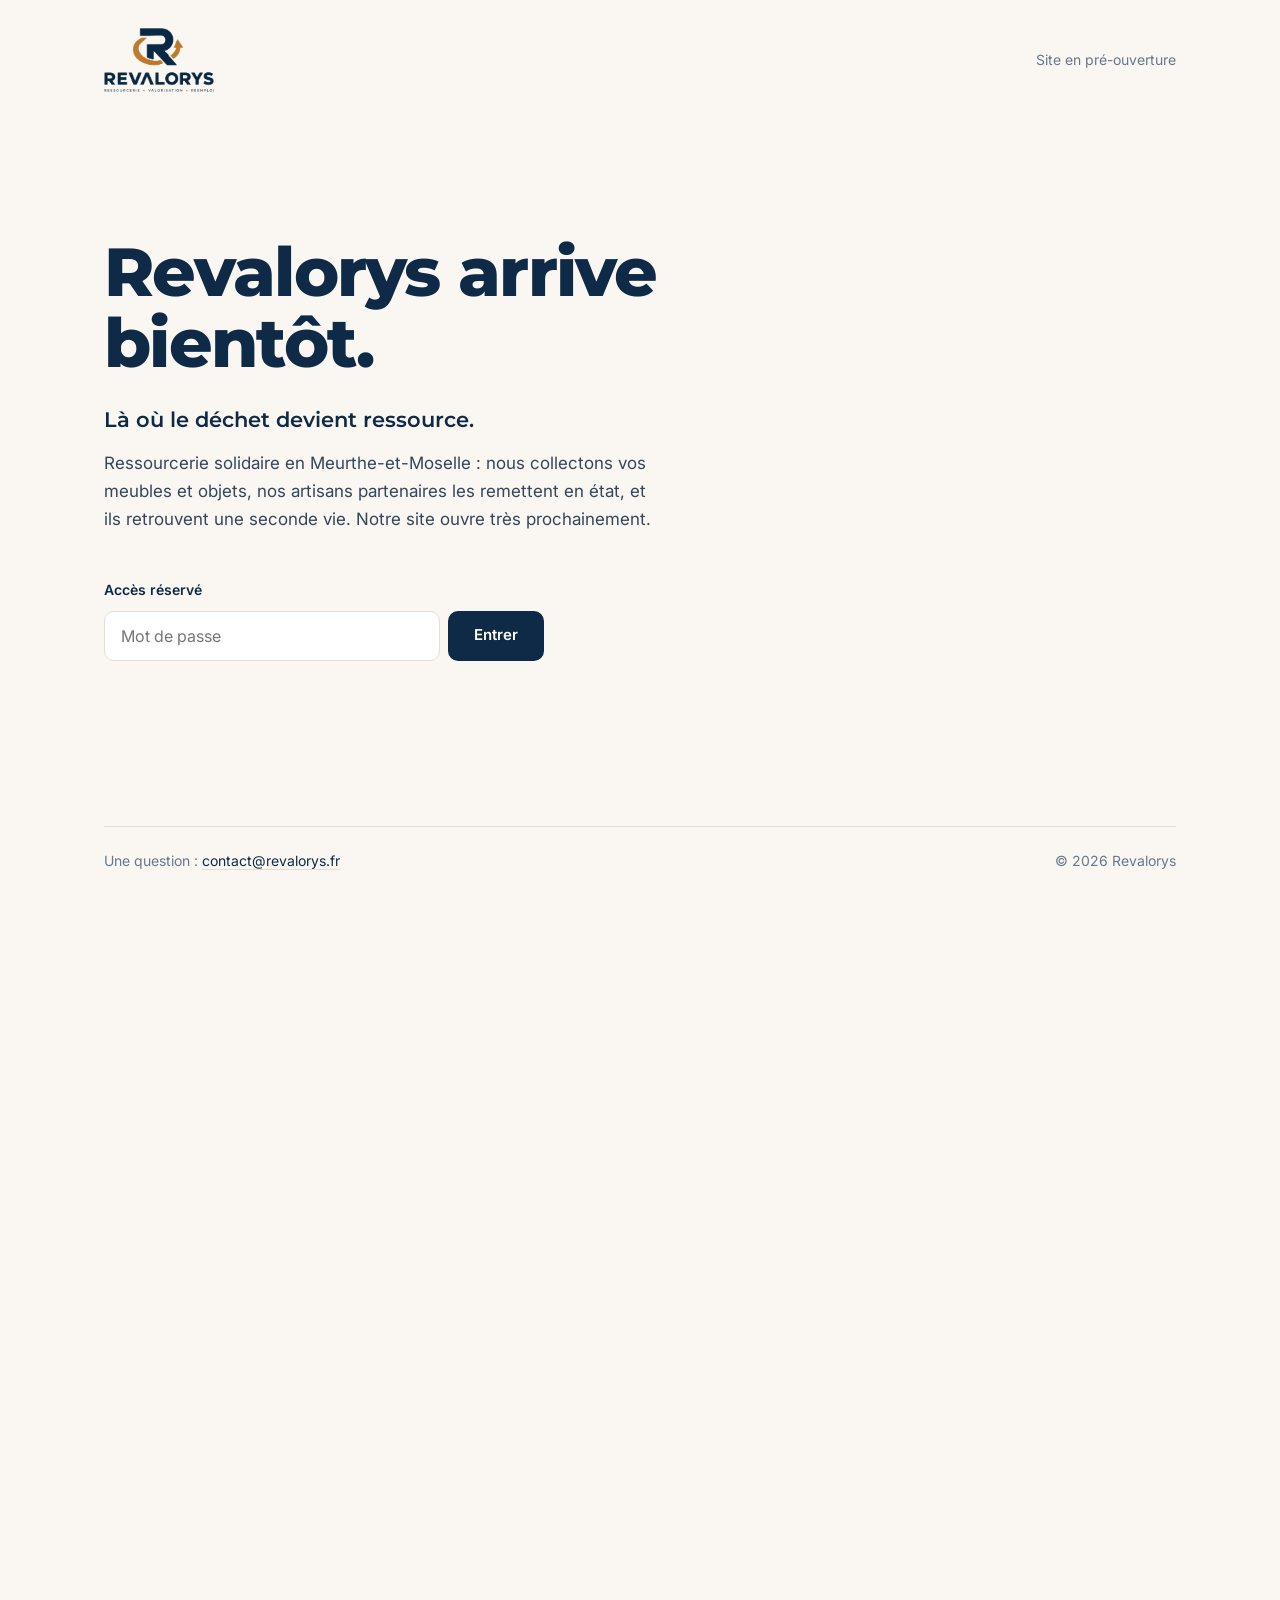
==== commit 31afe5e3: "Page d'attente « arrive bientôt » protégée par mot de passe Co-Authored-By: Claude Opus 5.5 <noreply" ====
--- a/index.html
+++ b/index.html
@@ -4,18 +4,29 @@
   <meta charset="utf-8">
   <meta name="viewport" content="width=device-width, initial-scale=1">
   <script src="assets/js/gate.js"></script>
-  <title>REVALORYS — Ressourcerie, valorisation & réemploi en Meurthe-et-Moselle</title>
-  <meta name="description" content="REVALORYS collecte gratuitement vos meubles, équipements et matériaux, les remet en état et leur donne une seconde vie. Ressourcerie solidaire en Meurthe-et-Moselle et dans le Grand Est — particuliers, entreprises, bailleurs, assurances et collectivités.">
-  <meta name="theme-color" content="#0E2A47">
-  <link rel="canonical" href="https://www.revalorys.fr/">
-
+  <title>Ressourcerie en Meurthe-et-Moselle — Collecte gratuite de meubles | REVALORYS</title>
+  <meta name="description" content="Ressourcerie solidaire en Meurthe-et-Moselle (Nancy, Lunéville, Toul…) : enlèvement gratuit de meubles et électroménager, débarras, rachat de lots et objets restaurés par des artisans locaux.">
+  <meta name="robots" content="index, follow, max-image-preview:large, max-snippet:-1, max-video-preview:-1">
+  <link rel="canonical" href="https://revalorys.fr/">
   <meta property="og:type" content="website">
   <meta property="og:locale" content="fr_FR">
   <meta property="og:site_name" content="REVALORYS">
+  <meta property="og:url" content="https://revalorys.fr/">
   <meta property="og:title" content="REVALORYS — Là où le déchet devient ressource">
   <meta property="og:description" content="Collecte gratuite de vos dons, restauration par des artisans locaux, revente solidaire. Ressourcerie en Meurthe-et-Moselle & Grand Est.">
-  <meta property="og:image" content="assets/img/og-revalorys.jpg">
+  <meta property="og:image" content="https://revalorys.fr/assets/img/og-revalorys.jpg">
+  <meta property="og:image:width" content="1200">
+  <meta property="og:image:height" content="630">
+  <meta property="og:image:alt" content="REVALORYS — Ressourcerie, valorisation et réemploi">
   <meta name="twitter:card" content="summary_large_image">
+  <meta name="twitter:title" content="REVALORYS — Là où le déchet devient ressource">
+  <meta name="twitter:description" content="Collecte gratuite de vos dons, restauration par des artisans locaux, revente solidaire. Ressourcerie en Meurthe-et-Moselle & Grand Est.">
+  <meta name="twitter:image" content="https://revalorys.fr/assets/img/og-revalorys.jpg">
+  <meta name="geo.region" content="FR-54">
+  <meta name="geo.placename" content="Meurthe-et-Moselle">
+  <link rel="manifest" href="/site.webmanifest">
+  <meta name="theme-color" content="#0E2A47">
+  <meta name="msvalidate.01" content="0694FC29E3D0B1E6B4F49A4E6B45020C">
 
   <link rel="icon" type="image/png" href="assets/img/favicon.png">
   <link rel="apple-touch-icon" href="assets/img/apple-touch-icon.png">
@@ -28,14 +39,255 @@
   <script type="application/ld+json">
   {
     "@context": "https://schema.org",
-    "@type": "LocalBusiness",
-    "name": "REVALORYS",
-    "description": "Ressourcerie solidaire : collecte de dons, valorisation et réemploi de mobilier, équipements et matériaux.",
-    "image": "assets/img/og-revalorys.jpg",
-    "logo": "assets/img/logo-full.png",
-    "slogan": "Là où le déchet devient ressource.",
-    "areaServed": ["Meurthe-et-Moselle", "Grand Est"],
-    "address": { "@type": "PostalAddress", "addressRegion": "Grand Est", "addressCountry": "FR" }
+    "@graph": [
+      {
+        "@type": [
+          "LocalBusiness",
+          "RecyclingCenter"
+        ],
+        "@id": "https://revalorys.fr/#organisation",
+        "name": "REVALORYS",
+        "alternateName": [
+          "Revalorys",
+          "REVALORYS Ressourcerie"
+        ],
+        "url": "https://revalorys.fr/",
+        "description": "Ressourcerie solidaire en Meurthe-et-Moselle : collecte gratuite de dons, débarras, rachat de lots, restauration par des artisans locaux et revente de mobilier, électroménager et objets de seconde main.",
+        "slogan": "Là où le déchet devient ressource.",
+        "email": "contact@revalorys.fr",
+        "logo": {
+          "@type": "ImageObject",
+          "url": "https://revalorys.fr/assets/img/logo-full.png",
+          "width": 640,
+          "height": 374
+        },
+        "image": "https://revalorys.fr/assets/img/og-revalorys.jpg",
+        "address": {
+          "@type": "PostalAddress",
+          "addressRegion": "Meurthe-et-Moselle",
+          "addressCountry": "FR"
+        },
+        "areaServed": [
+          {
+            "@type": "AdministrativeArea",
+            "name": "Meurthe-et-Moselle"
+          },
+          {
+            "@type": "AdministrativeArea",
+            "name": "Grand Est"
+          },
+          {
+            "@type": "City",
+            "name": "Nancy"
+          },
+          {
+            "@type": "City",
+            "name": "Lunéville"
+          },
+          {
+            "@type": "City",
+            "name": "Toul"
+          },
+          {
+            "@type": "City",
+            "name": "Pont-à-Mousson"
+          },
+          {
+            "@type": "City",
+            "name": "Vandœuvre-lès-Nancy"
+          },
+          {
+            "@type": "City",
+            "name": "Briey"
+          },
+          {
+            "@type": "City",
+            "name": "Longwy"
+          }
+        ],
+        "knowsAbout": [
+          "Ressourcerie",
+          "Réemploi",
+          "Économie circulaire",
+          "Débarras",
+          "Restauration de meubles",
+          "Seconde main",
+          "Recyclage"
+        ],
+        "hasOfferCatalog": {
+          "@type": "OfferCatalog",
+          "name": "Services REVALORYS",
+          "itemListElement": [
+            {
+              "@type": "Offer",
+              "itemOffered": {
+                "@type": "Service",
+                "name": "Collecte gratuite de meubles et d'objets",
+                "areaServed": "Meurthe-et-Moselle"
+              }
+            },
+            {
+              "@type": "Offer",
+              "itemOffered": {
+                "@type": "Service",
+                "name": "Débarras de maisons et d'appartements",
+                "areaServed": "Meurthe-et-Moselle"
+              }
+            },
+            {
+              "@type": "Offer",
+              "itemOffered": {
+                "@type": "Service",
+                "name": "Rachat de lots de mobilier et d'équipements",
+                "areaServed": "Meurthe-et-Moselle"
+              }
+            },
+            {
+              "@type": "Offer",
+              "itemOffered": {
+                "@type": "Service",
+                "name": "Vidage de logements pour bailleurs sociaux",
+                "areaServed": "Meurthe-et-Moselle"
+              }
+            },
+            {
+              "@type": "Offer",
+              "itemOffered": {
+                "@type": "Service",
+                "name": "Valorisation de biens sinistrés pour les assurances",
+                "areaServed": "Meurthe-et-Moselle"
+              }
+            },
+            {
+              "@type": "Offer",
+              "itemOffered": {
+                "@type": "Service",
+                "name": "Réemploi du mobilier réformé des entreprises et collectivités",
+                "areaServed": "Meurthe-et-Moselle"
+              }
+            },
+            {
+              "@type": "Offer",
+              "itemOffered": {
+                "@type": "Service",
+                "name": "Restauration de meubles par des artisans locaux",
+                "areaServed": "Meurthe-et-Moselle"
+              }
+            },
+            {
+              "@type": "Offer",
+              "itemOffered": {
+                "@type": "Service",
+                "name": "Vente de meubles et objets de seconde main restaurés",
+                "areaServed": "Meurthe-et-Moselle"
+              }
+            }
+          ]
+        }
+      },
+      {
+        "@type": "WebSite",
+        "@id": "https://revalorys.fr/#site",
+        "url": "https://revalorys.fr/",
+        "name": "REVALORYS",
+        "alternateName": "Revalorys",
+        "inLanguage": "fr-FR",
+        "publisher": {
+          "@id": "https://revalorys.fr/#organisation"
+        }
+      },
+      {
+        "@type": "WebPage",
+        "@id": "https://revalorys.fr/#page",
+        "url": "https://revalorys.fr/",
+        "name": "REVALORYS — Ressourcerie en Meurthe-et-Moselle",
+        "isPartOf": {
+          "@id": "https://revalorys.fr/#site"
+        },
+        "about": {
+          "@id": "https://revalorys.fr/#organisation"
+        },
+        "inLanguage": "fr-FR"
+      },
+      {
+        "@type": "FAQPage",
+        "@id": "https://revalorys.fr/#faq",
+        "mainEntity": [
+          {
+            "@type": "Question",
+            "name": "La collecte est-elle vraiment gratuite ?",
+            "acceptedAnswer": {
+              "@type": "Answer",
+              "text": "Oui. L'enlèvement des biens donnés est gratuit dès lors qu'ils peuvent être réemployés. Pour les débarras importants comprenant une part de biens non réutilisables, nous vous proposons un devis transparent avant toute intervention."
+            }
+          },
+          {
+            "@type": "Question",
+            "name": "Dans quelle zone intervenez-vous ?",
+            "acceptedAnswer": {
+              "@type": "Answer",
+              "text": "Nous intervenons dans toute la Meurthe-et-Moselle (Nancy et sa métropole, Lunéville, Toul, Pont-à-Mousson, le Pays-Haut…) et dans le Grand Est. Pour les professionnels et les volumes importants, nous étudions toutes les demandes."
+            }
+          },
+          {
+            "@type": "Question",
+            "name": "Dois-je être présent lors de l'enlèvement ?",
+            "acceptedAnswer": {
+              "@type": "Answer",
+              "text": "Idéalement oui, ou une personne de confiance. Pour les professionnels (bailleurs, gestionnaires), un accès peut être organisé selon les modalités prévues dans la convention."
+            }
+          },
+          {
+            "@type": "Question",
+            "name": "Puis-je obtenir une attestation de don ?",
+            "acceptedAnswer": {
+              "@type": "Answer",
+              "text": "Oui, sur simple demande nous vous remettons une attestation détaillant les biens donnés. Pour les entreprises, nous fournissons également une attestation de valorisation utile à votre reporting RSE."
+            }
+          },
+          {
+            "@type": "Question",
+            "name": "Rachetez-vous tous les objets ?",
+            "acceptedAnswer": {
+              "@type": "Answer",
+              "text": "Non. Le don reste notre mode de collecte principal. Nous proposons un rachat pour des lots sélectionnés (mobilier professionnel, équipements, pièces de caractère). Envoyez-nous des photos : nous vous répondons avec une offre ou une proposition d'enlèvement en don."
+            }
+          },
+          {
+            "@type": "Question",
+            "name": "Que deviennent les objets qui ne peuvent pas être réemployés ?",
+            "acceptedAnswer": {
+              "@type": "Answer",
+              "text": "Ils sont démontés si possible, puis orientés vers les filières de recyclage et de traitement adaptées. Rien n'est abandonné au hasard."
+            }
+          },
+          {
+            "@type": "Question",
+            "name": "Comment donner ses meubles gratuitement en Meurthe-et-Moselle ?",
+            "acceptedAnswer": {
+              "@type": "Answer",
+              "text": "Envoyez-nous quelques photos et votre commune via le formulaire de contact. Si les meubles ou appareils peuvent être réemployés, nous convenons d'un rendez-vous et venons les chercher gratuitement chez vous, à Nancy comme dans le reste du département."
+            }
+          },
+          {
+            "@type": "Question",
+            "name": "Quelle différence entre une ressourcerie et une déchetterie ?",
+            "acceptedAnswer": {
+              "@type": "Answer",
+              "text": "La déchetterie trie les déchets pour les recycler ou les éliminer. Une ressourcerie comme REVALORYS cherche d'abord à prolonger la vie des objets : elle les collecte, les remet en état et les revend ou les redistribue. Seul ce qui ne peut vraiment pas être réemployé part en recyclage."
+            }
+          },
+          {
+            "@type": "Question",
+            "name": "Comment mettre en place une convention professionnelle ?",
+            "acceptedAnswer": {
+              "@type": "Answer",
+              "text": "Contactez-nous via le formulaire en choisissant « Professionnel ». Nous organisons un premier échange pour comprendre vos volumes et vos contraintes, puis nous vous adressons une proposition écrite."
+            }
+          }
+        ]
+      }
+    ]
   }
   </script>
 </head>
@@ -55,9 +307,9 @@
         <a href="#donner">Donner</a>
         <a href="#rachat">Faire racheter</a>
         <a href="#professionnels">Professionnels</a>
-        <a href="#boutique">Acheter</a>
+        <a href="boutique.html">Boutique</a>
+        <a href="#artisans" class="nav__highlight">Artisans</a>
         <a href="#engagement">Engagement</a>
-        <a href="artisans.html" class="nav__highlight">Artisans</a>
         <a href="#contact" class="nav__cta-mobile btn btn--accent">Demander une collecte</a>
       </nav>
       <div class="header__actions">
@@ -76,7 +328,7 @@
       <div class="hero__bg" aria-hidden="true"></div>
       <div class="container hero__layout">
       <div class="hero__content">
-        <p class="eyebrow eyebrow--light reveal">Ressourcerie · Valorisation · Réemploi</p>
+        <p class="eyebrow eyebrow--light reveal">Ressourcerie solidaire · Meurthe-et-Moselle & Grand Est</p>
         <h1 class="hero__title reveal">Là où le déchet<br>devient <em>ressource.</em></h1>
         <p class="hero__lead reveal">Nous collectons gratuitement vos meubles, équipements et matériaux, nous les faisons remettre en état par nos artisans partenaires et nous leur offrons une seconde vie. Utile pour vous, utile pour le territoire.</p>
         <div class="hero__ctas reveal">
@@ -136,14 +388,59 @@
             <span class="path__text">Un partenaire fiable pour vos flux récurrents de collecte et de valorisation.</span>
             <span class="path__arrow" aria-hidden="true">→</span>
           </a>
-          <a href="#boutique" class="path reveal">
+          <a href="boutique.html" class="path reveal">
             <span class="path__icon"><svg viewBox="0 0 24 24" aria-hidden="true"><path d="M4 9h16l-1 11H5L4 9zM8 9V7a4 4 0 0 1 8 0v2"/></svg></span>
             <span class="path__kicker">Seconde main</span>
             <strong>Je viens chiner</strong>
-            <span class="path__text">Des pièces sélectionnées et remises en état, en ligne et sur rendez-vous.</span>
+            <span class="path__text">Des objets remis en état par des gens d'ici, à commander sur notre boutique.</span>
             <span class="path__arrow" aria-hidden="true">→</span>
           </a>
         </div>
+      </div>
+    </section>
+
+    <!-- ============ LES MAINS REVALORYS ============ -->
+    <section class="section mains" id="artisans">
+      <div class="container">
+        <div class="mains__grid">
+          <div class="mains__intro reveal">
+            <p class="eyebrow">Les Mains REVALORYS</p>
+            <h2 class="h2">Chaque pièce a une histoire.<br><span class="accent">Et quelqu'un qui l'a faite.</span></h2>
+            <p class="lead">Nos meubles et objets sont confiés à des artisans partenaires — ébénistes, tapissiers, ferronniers, retraités passionnés — qui les restaurent à la main. Chaque pièce porte leur signature&nbsp;: scannez son QR code et découvrez qui l'a restaurée, et comment.</p>
+            <ul class="mains__people" aria-label="Qui répare les objets REVALORYS">
+              <li>Artisans retraités</li>
+              <li>Personnes en réinsertion</li>
+              <li>Bénévoles passionnés</li>
+              <li>Artisans locaux</li>
+            </ul>
+            <div class="mains__ctas">
+              <a href="artisans.html" class="btn btn--primary">Devenir artisan partenaire</a>
+              <a href="boutique.html" class="btn btn--accent">Voir leurs objets en boutique</a>
+              <a href="piece-exemple.html" class="btn btn--line">Voir une fiche pièce</a>
+            </div>
+          </div>
+          <div class="mains__visual reveal" aria-hidden="true">
+            <div class="tag-card">
+              <div class="tag-card__top">
+                <img src="assets/img/logo-mark.png" alt="" width="300" height="222">
+                <span>Restauré à la main</span>
+              </div>
+              <p class="tag-card__label">Pièce restaurée par</p>
+              <p class="tag-card__name">Un artisan du Grand Est</p>
+              <p class="tag-card__meta">Ébénisterie · Restauration · Finition</p>
+              <div class="tag-card__qr">
+                <img src="assets/img/qr-piece-exemple.svg" alt="" width="132" height="132">
+                <p><strong>Scannez-moi</strong>Découvrez la vidéo de restauration et le portrait de l'artisan.</p>
+              </div>
+            </div>
+          </div>
+        </div>
+        <ol class="mains__steps">
+          <li class="reveal"><span>01</span><strong>Collecte</strong><p>REVALORYS récupère la pièce en don.</p></li>
+          <li class="reveal"><span>02</span><strong>Restauration</strong><p>Un artisan partenaire lui redonne vie, à la main.</p></li>
+          <li class="reveal"><span>03</span><strong>Signature</strong><p>Vidéo avant / après, portrait, QR code sur la pièce.</p></li>
+          <li class="reveal"><span>04</span><strong>Vente</strong><p>L'artisan et REVALORYS sont rémunérés à la vente.</p></li>
+        </ol>
       </div>
     </section>
 
@@ -175,44 +472,6 @@
       </div>
     </section>
 
-    <!-- ============ LES MAINS REVALORYS ============ -->
-    <section class="section mains" id="artisans">
-      <div class="container">
-        <div class="mains__grid">
-          <div class="mains__intro reveal">
-            <p class="eyebrow">Les Mains REVALORYS</p>
-            <h2 class="h2">Chaque pièce a une histoire.<br><span class="accent">Et quelqu'un qui l'a faite.</span></h2>
-            <p class="lead">Nos meubles et objets sont confiés à des artisans partenaires — ébénistes, tapissiers, ferronniers, retraités passionnés — qui les restaurent à la main. Chaque pièce porte leur signature&nbsp;: scannez son QR code et découvrez qui l'a restaurée, et comment.</p>
-            <div class="mains__ctas">
-              <a href="artisans.html" class="btn btn--primary">Devenir artisan partenaire</a>
-              <a href="piece-exemple.html" class="btn btn--line">Voir une fiche pièce</a>
-            </div>
-          </div>
-          <div class="mains__visual reveal" aria-hidden="true">
-            <div class="tag-card">
-              <div class="tag-card__top">
-                <img src="assets/img/logo-mark.png" alt="" width="300" height="222">
-                <span>Restauré à la main</span>
-              </div>
-              <p class="tag-card__label">Pièce restaurée par</p>
-              <p class="tag-card__name">Un artisan du Grand Est</p>
-              <p class="tag-card__meta">Ébénisterie · Restauration · Finition</p>
-              <div class="tag-card__qr">
-                <img src="assets/img/qr-piece-exemple.svg" alt="" width="132" height="132">
-                <p><strong>Scannez-moi</strong>Découvrez la vidéo de restauration et le portrait de l'artisan.</p>
-              </div>
-            </div>
-          </div>
-        </div>
-        <ol class="mains__steps">
-          <li class="reveal"><span>01</span><strong>Collecte</strong><p>REVALORYS récupère la pièce en don.</p></li>
-          <li class="reveal"><span>02</span><strong>Restauration</strong><p>Un artisan partenaire lui redonne vie, à la main.</p></li>
-          <li class="reveal"><span>03</span><strong>Signature</strong><p>Vidéo avant / après, portrait, QR code sur la pièce.</p></li>
-          <li class="reveal"><span>04</span><strong>Vente</strong><p>L'artisan et REVALORYS sont rémunérés à la vente.</p></li>
-        </ol>
-      </div>
-    </section>
-
     <!-- ============ KEY FIGURES ============ -->
     <section class="figures" aria-label="Nos engagements en chiffres">
       <div class="container figures__grid">
@@ -433,9 +692,12 @@
             <li><strong>En ligne</strong><span>Nos annonces sur les principales plateformes de seconde main</span></li>
             <li><strong>Sur rendez-vous</strong><span>Venez voir une pièce avant de l'acheter, en Meurthe-et-Moselle</span></li>
             <li><strong>En lots</strong><span>Équipement complet de bureaux, logements et structures</span></li>
-            <li><strong>Bientôt</strong><span>Notre espace REVALORYS, où découvrir les pièces de nos artisans</span></li>
+            <li><strong>Sur notre boutique</strong><span>Commandez directement sur le site, avec le nom de celui ou celle qui a réparé l'objet</span></li>
           </ul>
-          <a href="#contact" class="btn btn--accent" data-subject="boutique">Demander une pièce</a>
+          <div class="mains__ctas">
+            <a href="boutique.html" class="btn btn--accent">Découvrir la boutique</a>
+            <a href="#contact" class="btn btn--ghost" data-subject="boutique">Demander une pièce</a>
+          </div>
         </div>
       </div>
     </section>
@@ -492,7 +754,7 @@
           </details>
           <details class="reveal">
             <summary>Dans quelle zone intervenez-vous&nbsp;?</summary>
-            <p>Nous intervenons en Meurthe-et-Moselle et dans le Grand Est. Pour les professionnels et les volumes importants, nous étudions toutes les demandes.</p>
+            <p>Nous intervenons dans toute la Meurthe-et-Moselle (Nancy et sa métropole, Lunéville, Toul, Pont-à-Mousson, le Pays-Haut…) et dans le Grand Est. Pour les professionnels et les volumes importants, nous étudions toutes les demandes.</p>
           </details>
           <details class="reveal">
             <summary>Dois-je être présent lors de l'enlèvement&nbsp;?</summary>
@@ -509,6 +771,14 @@
           <details class="reveal">
             <summary>Que deviennent les objets qui ne peuvent pas être réemployés&nbsp;?</summary>
             <p>Ils sont démontés si possible, puis orientés vers les filières de recyclage et de traitement adaptées. Rien n'est abandonné au hasard.</p>
+          </details>
+          <details class="reveal">
+            <summary>Comment donner ses meubles gratuitement en Meurthe-et-Moselle&nbsp;?</summary>
+            <p>Envoyez-nous quelques photos et votre commune via le formulaire de contact. Si les meubles ou appareils peuvent être réemployés, nous convenons d'un rendez-vous et venons les chercher gratuitement chez vous, à Nancy comme dans le reste du département.</p>
+          </details>
+          <details class="reveal">
+            <summary>Quelle différence entre une ressourcerie et une déchetterie&nbsp;?</summary>
+            <p>La déchetterie trie les déchets pour les recycler ou les éliminer. Une ressourcerie comme REVALORYS cherche d'abord à prolonger la vie des objets&nbsp;: elle les collecte, les remet en état et les revend ou les redistribue. Seul ce qui ne peut vraiment pas être réemployé part en recyclage.</p>
           </details>
           <details class="reveal">
             <summary>Comment mettre en place une convention professionnelle&nbsp;?</summary>
@@ -600,7 +870,7 @@
         <h4>Particuliers</h4>
         <a href="#donner">Faire un don</a>
         <a href="#rachat">Faire racheter un lot</a>
-        <a href="#boutique">Acheter</a>
+        <a href="boutique.html">La boutique</a>
         <a href="#faq">Questions fréquentes</a>
       </div>
       <div>
